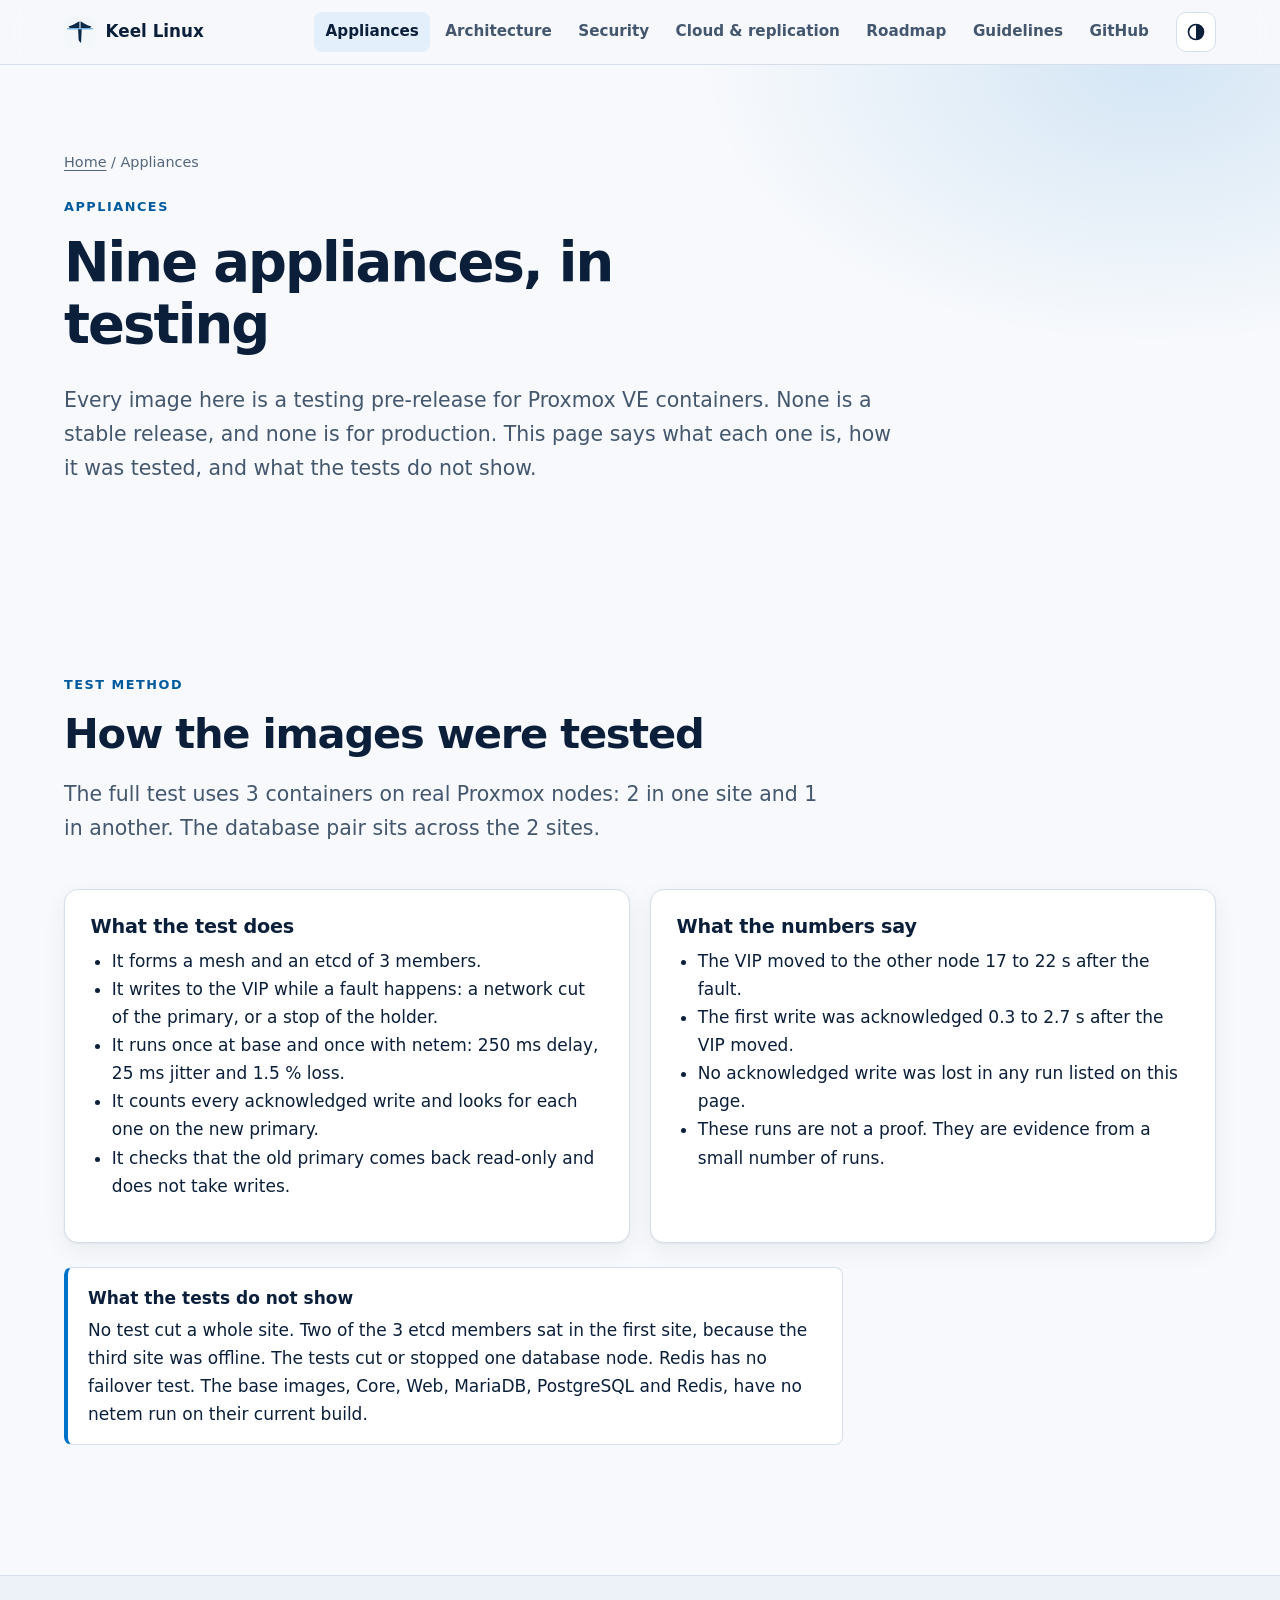
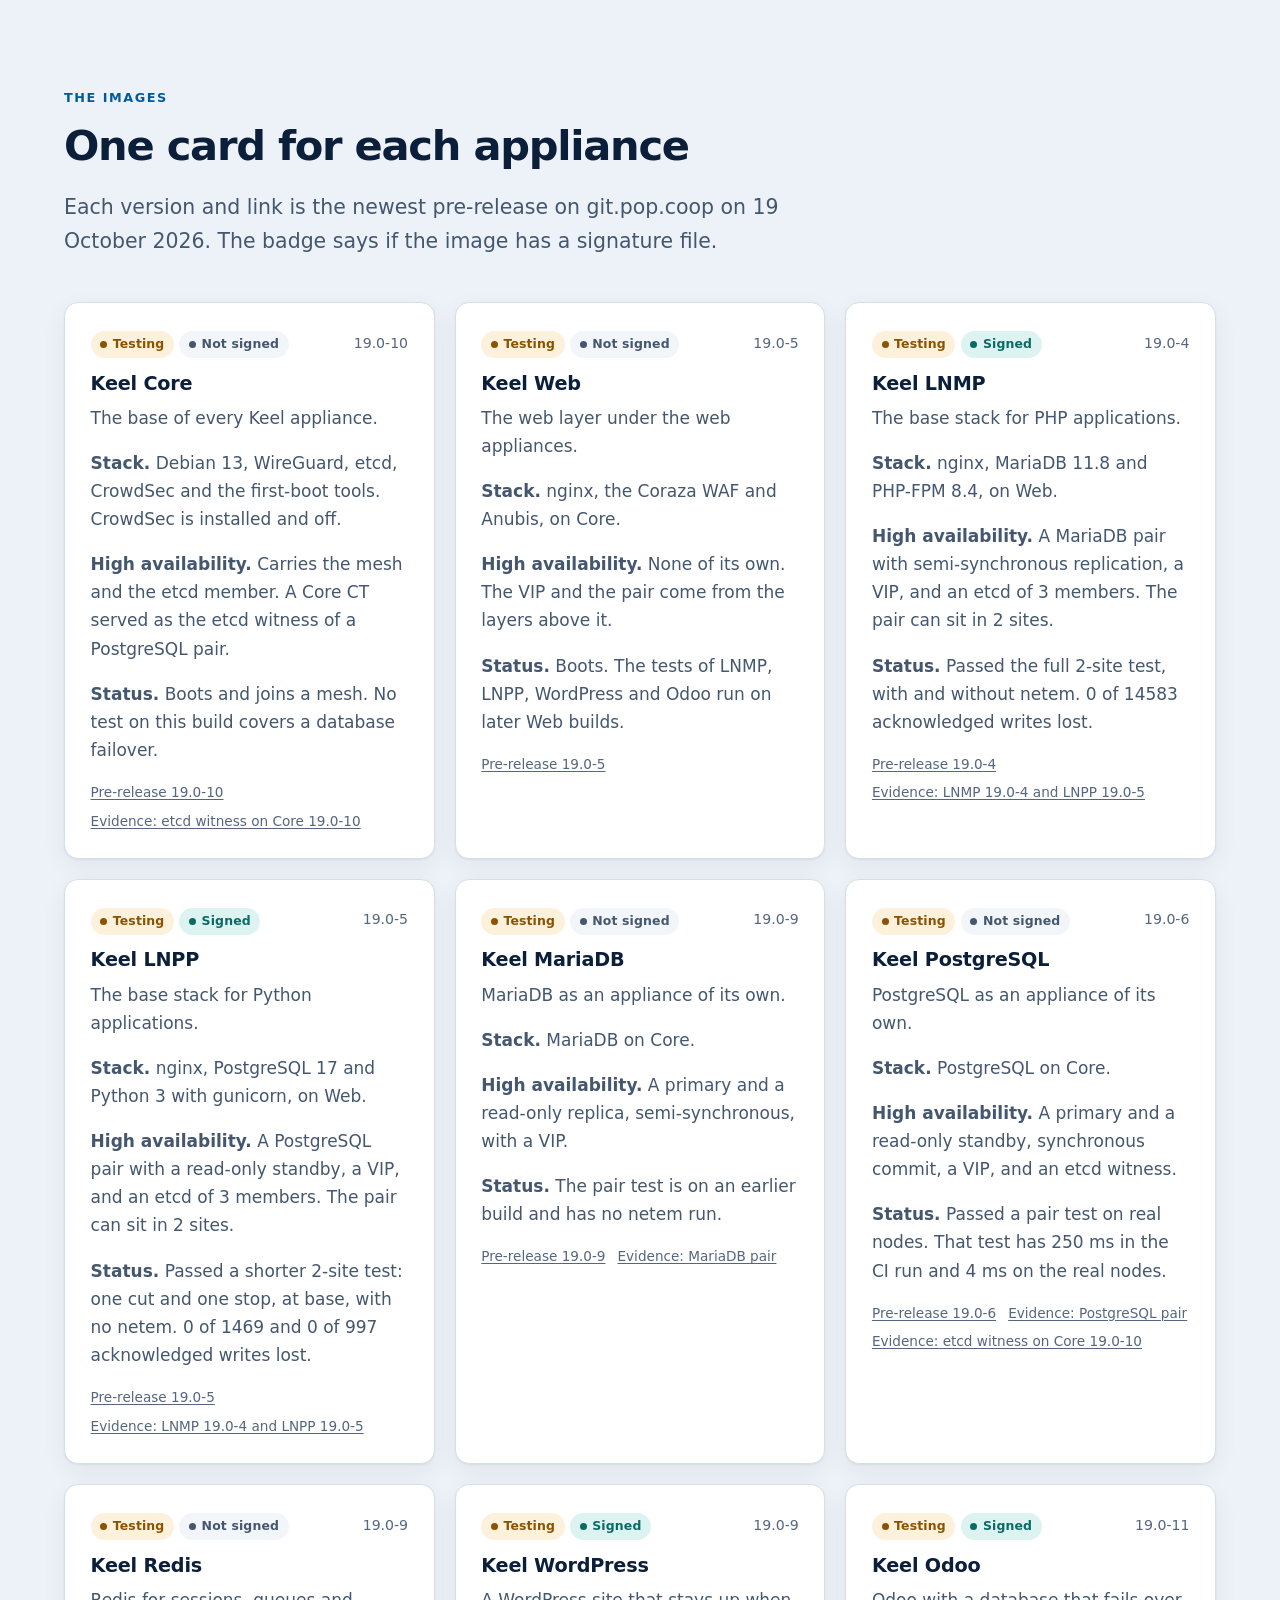
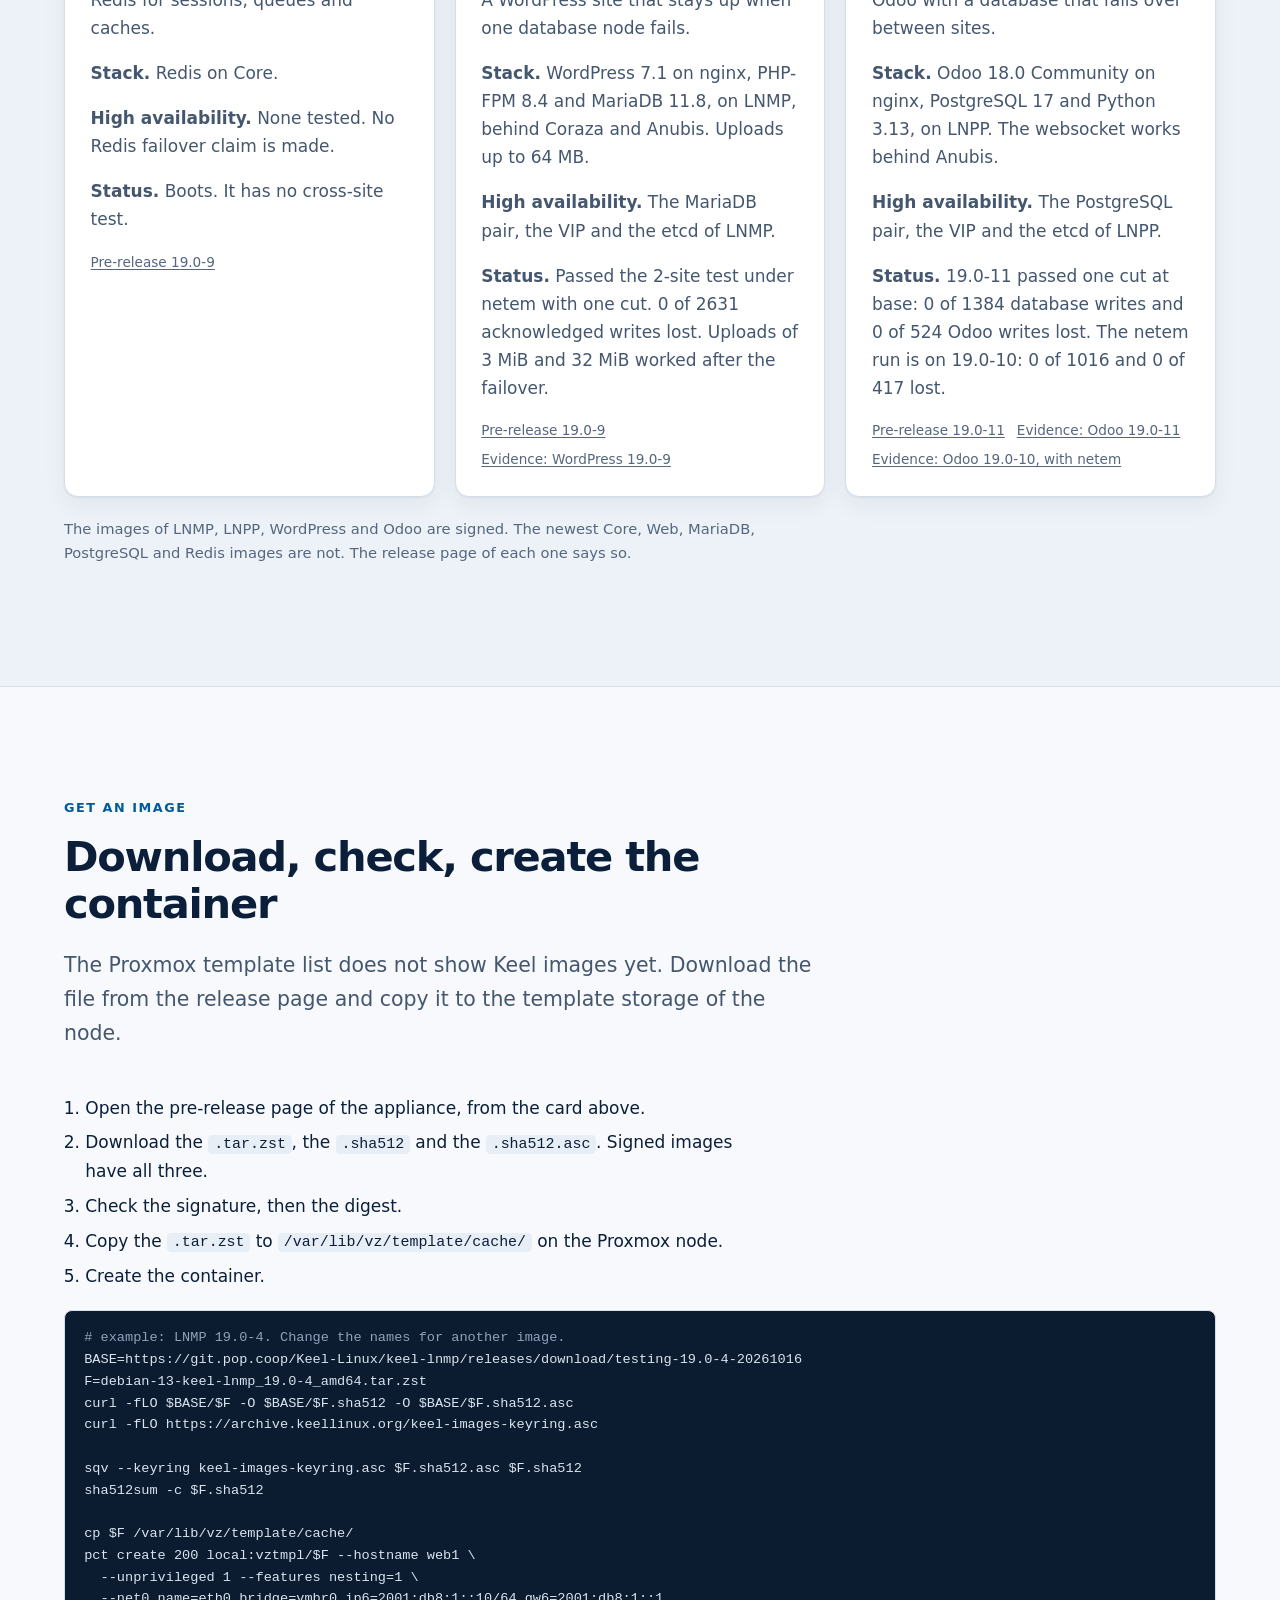
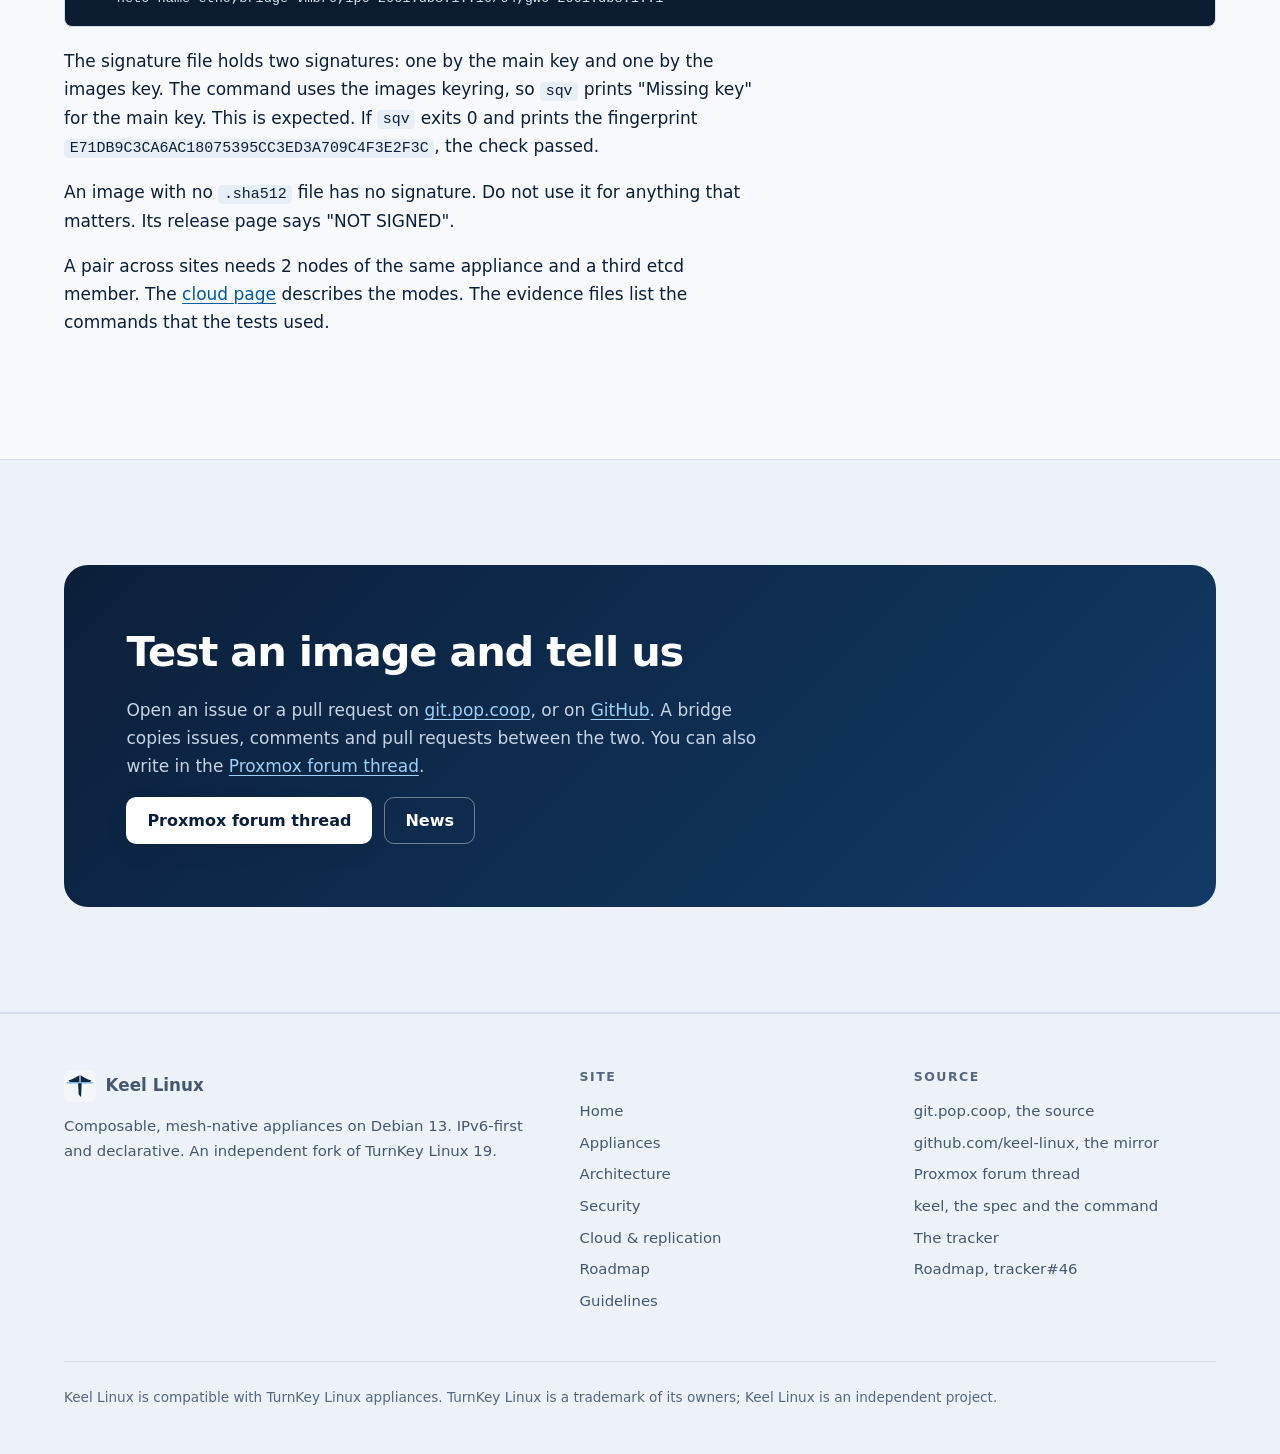
==== appliances.html @ b7b16ac2 "docs: appliances page, news and the new home message (nginx only, LNMP and LNPP, 9 testing pre-relea" ====
<!DOCTYPE html>
<html lang="en">
<head>
  <meta charset="utf-8">
  <meta name="viewport" content="width=device-width, initial-scale=1">
  <title>Appliances, Keel Linux</title>
  <meta name="description" content="The Keel Linux appliances for Proxmox VE: nine testing pre-releases, what each one is, how it was tested across two sites, and how to download and check it.">
  <link rel="canonical" href="https://keellinux.org/appliances.html">
  <meta name="color-scheme" content="light dark">
  <meta name="theme-color" media="(prefers-color-scheme: light)" content="#F7F9FC">
  <meta name="theme-color" media="(prefers-color-scheme: dark)" content="#07182B">
  <link rel="icon" type="image/svg+xml" href="assets/keel-mark.svg">
  <link rel="icon" type="image/png" sizes="32x32" href="favicon.png">
  <link rel="apple-touch-icon" href="assets/keel-mark-512.png">
  <meta property="og:type" content="website">
  <meta property="og:site_name" content="Keel Linux">
  <meta property="og:url" content="https://keellinux.org/appliances.html">
  <meta property="og:title" content="Keel Linux: appliances for Proxmox VE">
  <meta property="og:description" content="Nine testing pre-releases for Proxmox VE, and the evidence for each one.">
  <meta property="og:image" content="https://keellinux.org/assets/keel-social.png">
  <meta property="og:image:alt" content="The Keel Linux mark">
  <meta name="twitter:card" content="summary_large_image">
  <meta name="twitter:title" content="Keel Linux: appliances for Proxmox VE">
  <meta name="twitter:description" content="Nine testing pre-releases for Proxmox VE, and the evidence for each one.">
  <meta name="twitter:image" content="https://keellinux.org/assets/keel-social.png">
  <link rel="stylesheet" href="style.css?v=2026093001">
  <script>
    (function () {
      var root = document.documentElement;
      root.className += " js";
      try {
        var saved = localStorage.getItem("keel-theme");
        if (saved === "light" || saved === "dark") { root.setAttribute("data-theme", saved); }
      } catch (e) {}
      if (window.matchMedia && !window.matchMedia("(prefers-reduced-motion: reduce)").matches && "IntersectionObserver" in window) {
        root.className += " js-motion";
        setTimeout(function () { if (!window.keelReady) { root.className = root.className.replace(" js-motion", ""); } }, 2500);
      }
    })();
  </script>
  <script defer src="assets/js/site.js?v=2026093001"></script>
  <script defer data-domain="keellinux.org" src="https://analytics.pop.coop/js/script.file-downloads.hash.outbound-links.pageview-props.revenue.tagged-events.js"></script>
  <script>window.plausible = window.plausible || function() { (window.plausible.q = window.plausible.q || []).push(arguments) }</script>
</head>
<body>
  <a class="skip" href="#main">Skip to content</a>

  <header class="site-header">
    <div class="wrap">
      <a class="brand" href="index.html" aria-label="Keel Linux, home">
        <img src="assets/keel-mark.svg" alt="" width="32" height="32">
        <span>Keel Linux</span>
      </a>
      <nav class="site-nav" id="site-nav" aria-label="Main">
        <ul>
          <li><a href="appliances.html" aria-current="page">Appliances</a></li>
          <li><a href="architecture.html">Architecture</a></li>
          <li><a href="security.html">Security</a></li>
          <li><a href="cloud.html">Cloud &amp; replication</a></li>
          <li><a href="roadmap.html">Roadmap</a></li>
          <li><a href="guidelines.html">Guidelines</a></li>
          <li><a href="https://github.com/keel-linux">GitHub</a></li>
        </ul>
      </nav>
      <button class="icon-btn" id="theme-toggle" type="button" aria-label="Switch theme" hidden>
        <svg viewBox="0 0 24 24" aria-hidden="true" focusable="false"><circle cx="12" cy="12" r="9" fill="none" stroke="currentColor" stroke-width="2"/><path d="M12 3a9 9 0 0 1 0 18z" fill="currentColor"/></svg>
      </button>
      <button class="icon-btn nav-toggle" id="nav-toggle" type="button" aria-controls="site-nav" aria-expanded="false" aria-label="Open menu" hidden>
        <svg viewBox="0 0 24 24" aria-hidden="true" focusable="false"><path d="M4 7h16M4 12h16M4 17h16" fill="none" stroke="currentColor" stroke-width="2" stroke-linecap="round"/></svg>
      </button>
    </div>
  </header>

  <main id="main">
    <section class="page-hero" aria-labelledby="page-title">
      <div class="wrap">
        <p class="crumbs"><a href="index.html">Home</a> / Appliances</p>
        <span class="eyebrow">Appliances</span>
        <h1 id="page-title">Nine appliances, in testing</h1>
        <p class="lead">Every image here is a testing pre-release for Proxmox VE containers. None is a stable release, and none is for production. This page says what each one is, how it was tested, and what the tests do not show.</p>
      </div>
    </section>

    <section class="section" id="how-tested" aria-labelledby="how-tested-title">
      <div class="wrap">
        <div class="section-head" data-reveal>
          <span class="eyebrow">Test method</span>
          <h2 id="how-tested-title">How the images were tested</h2>
          <p class="lead">The full test uses 3 containers on real Proxmox nodes: 2 in one site and 1 in another. The database pair sits across the 2 sites.</p>
        </div>
        <div class="grid grid-2">
          <div class="card" data-reveal>
            <h3 style="margin-top:0">What the test does</h3>
            <ul>
              <li>It forms a mesh and an etcd of 3 members.</li>
              <li>It writes to the VIP while a fault happens: a network cut of the primary, or a stop of the holder.</li>
              <li>It runs once at base and once with netem: 250 ms delay, 25 ms jitter and 1.5 % loss.</li>
              <li>It counts every acknowledged write and looks for each one on the new primary.</li>
              <li>It checks that the old primary comes back read-only and does not take writes.</li>
            </ul>
          </div>
          <div class="card" data-reveal data-reveal-delay="1">
            <h3 style="margin-top:0">What the numbers say</h3>
            <ul>
              <li>The VIP moved to the other node 17 to 22 s after the fault.</li>
              <li>The first write was acknowledged 0.3 to 2.7 s after the VIP moved.</li>
              <li>No acknowledged write was lost in any run listed on this page.</li>
              <li>These runs are not a proof. They are evidence from a small number of runs.</li>
            </ul>
          </div>
        </div>
        <div class="callout" data-reveal>
          <strong>What the tests do not show</strong>
          <p>No test cut a whole site. Two of the 3 etcd members sat in the first site, because the third site was offline. The tests cut or stopped one database node. Redis has no failover test. The base images, Core, Web, MariaDB, PostgreSQL and Redis, have no netem run on their current build.</p>
        </div>
      </div>
    </section>

    <section class="section section-alt" id="list" aria-labelledby="list-title">
      <div class="wrap">
        <div class="section-head" data-reveal>
          <span class="eyebrow">The images</span>
          <h2 id="list-title">One card for each appliance</h2>
          <p class="lead">Each version and link is the newest pre-release on git.pop.coop on 19 October 2026. The badge says if the image has a signature file.</p>
        </div>
        <ul class="grid grid-3">
          <li class="card" id="core" data-reveal>
            <div class="card-top">
              <span><span class="badge badge-partial">Testing</span> <span class="badge badge-goal">Not signed</span></span>
              <span class="hint" style="margin:0">19.0-10</span>
            </div>
            <h3>Keel Core</h3>
            <p>The base of every Keel appliance.</p>
            <p><strong>Stack.</strong> Debian 13, WireGuard, etcd, CrowdSec and the first-boot tools. CrowdSec is installed and off.</p>
            <p><strong>High availability.</strong> Carries the mesh and the etcd member. A Core CT served as the etcd witness of a PostgreSQL pair.</p>
            <p><strong>Status.</strong> Boots and joins a mesh. No test on this build covers a database failover.</p>
            <p class="refs"><a href="https://git.pop.coop/Keel-Linux/keel-core/releases/tag/testing-19.0-10-step12-20261012">Pre-release 19.0-10</a><a href="https://git.pop.coop/Keel-Linux/handbook/src/branch/main/docs/evidence/2026-10-15-br3-thin-etcd-witness.md">Evidence: etcd witness on Core 19.0-10</a></p>
          </li>
          <li class="card" id="web" data-reveal data-reveal-delay="1">
            <div class="card-top">
              <span><span class="badge badge-partial">Testing</span> <span class="badge badge-goal">Not signed</span></span>
              <span class="hint" style="margin:0">19.0-5</span>
            </div>
            <h3>Keel Web</h3>
            <p>The web layer under the web appliances.</p>
            <p><strong>Stack.</strong> nginx, the Coraza WAF and Anubis, on Core.</p>
            <p><strong>High availability.</strong> None of its own. The VIP and the pair come from the layers above it.</p>
            <p><strong>Status.</strong> Boots. The tests of LNMP, LNPP, WordPress and Odoo run on later Web builds.</p>
            <p class="refs"><a href="https://git.pop.coop/Keel-Linux/keel-web/releases/tag/testing-19.0-5-step12-20261012">Pre-release 19.0-5</a></p>
          </li>
          <li class="card" id="lnmp" data-reveal data-reveal-delay="2">
            <div class="card-top">
              <span><span class="badge badge-partial">Testing</span> <span class="badge badge-live">Signed</span></span>
              <span class="hint" style="margin:0">19.0-4</span>
            </div>
            <h3>Keel LNMP</h3>
            <p>The base stack for PHP applications.</p>
            <p><strong>Stack.</strong> nginx, MariaDB 11.8 and PHP-FPM 8.4, on Web.</p>
            <p><strong>High availability.</strong> A MariaDB pair with semi-synchronous replication, a VIP, and an etcd of 3 members. The pair can sit in 2 sites.</p>
            <p><strong>Status.</strong> Passed the full 2-site test, with and without netem. 0 of 14583 acknowledged writes lost.</p>
            <p class="refs"><a href="https://git.pop.coop/Keel-Linux/keel-lnmp/releases/tag/testing-19.0-4-20261016">Pre-release 19.0-4</a><a href="https://git.pop.coop/Keel-Linux/handbook/src/branch/main/docs/evidence/2026-10-17-lnmp-19.0-4-cross-site.md">Evidence: LNMP 19.0-4 and LNPP 19.0-5</a></p>
          </li>
          <li class="card" id="lnpp" data-reveal>
            <div class="card-top">
              <span><span class="badge badge-partial">Testing</span> <span class="badge badge-live">Signed</span></span>
              <span class="hint" style="margin:0">19.0-5</span>
            </div>
            <h3>Keel LNPP</h3>
            <p>The base stack for Python applications.</p>
            <p><strong>Stack.</strong> nginx, PostgreSQL 17 and Python 3 with gunicorn, on Web.</p>
            <p><strong>High availability.</strong> A PostgreSQL pair with a read-only standby, a VIP, and an etcd of 3 members. The pair can sit in 2 sites.</p>
            <p><strong>Status.</strong> Passed a shorter 2-site test: one cut and one stop, at base, with no netem. 0 of 1469 and 0 of 997 acknowledged writes lost.</p>
            <p class="refs"><a href="https://git.pop.coop/Keel-Linux/keel-lnpp/releases/tag/testing-19.0-5-20261016">Pre-release 19.0-5</a><a href="https://git.pop.coop/Keel-Linux/handbook/src/branch/main/docs/evidence/2026-10-17-lnmp-19.0-4-cross-site.md">Evidence: LNMP 19.0-4 and LNPP 19.0-5</a></p>
          </li>
          <li class="card" id="mariadb" data-reveal data-reveal-delay="1">
            <div class="card-top">
              <span><span class="badge badge-partial">Testing</span> <span class="badge badge-goal">Not signed</span></span>
              <span class="hint" style="margin:0">19.0-9</span>
            </div>
            <h3>Keel MariaDB</h3>
            <p>MariaDB as an appliance of its own.</p>
            <p><strong>Stack.</strong> MariaDB on Core.</p>
            <p><strong>High availability.</strong> A primary and a read-only replica, semi-synchronous, with a VIP.</p>
            <p><strong>Status.</strong> The pair test is on an earlier build and has no netem run.</p>
            <p class="refs"><a href="https://git.pop.coop/Keel-Linux/keel-mariadb/releases/tag/testing-19.0-9-step12-20261012">Pre-release 19.0-9</a><a href="https://git.pop.coop/Keel-Linux/handbook/src/branch/main/docs/evidence/2026-10-08-mariadb-pair-real.md">Evidence: MariaDB pair</a></p>
          </li>
          <li class="card" id="postgresql" data-reveal data-reveal-delay="2">
            <div class="card-top">
              <span><span class="badge badge-partial">Testing</span> <span class="badge badge-goal">Not signed</span></span>
              <span class="hint" style="margin:0">19.0-6</span>
            </div>
            <h3>Keel PostgreSQL</h3>
            <p>PostgreSQL as an appliance of its own.</p>
            <p><strong>Stack.</strong> PostgreSQL on Core.</p>
            <p><strong>High availability.</strong> A primary and a read-only standby, synchronous commit, a VIP, and an etcd witness.</p>
            <p><strong>Status.</strong> Passed a pair test on real nodes. That test has 250 ms in the CI run and 4 ms on the real nodes.</p>
            <p class="refs"><a href="https://git.pop.coop/Keel-Linux/keel-postgresql/releases/tag/testing-19.0-6-step12-20261012">Pre-release 19.0-6</a><a href="https://git.pop.coop/Keel-Linux/handbook/src/branch/main/docs/evidence/2026-10-14-postgresql-pair-real.md">Evidence: PostgreSQL pair</a><a href="https://git.pop.coop/Keel-Linux/handbook/src/branch/main/docs/evidence/2026-10-15-br3-thin-etcd-witness.md">Evidence: etcd witness on Core 19.0-10</a></p>
          </li>
          <li class="card" id="redis" data-reveal>
            <div class="card-top">
              <span><span class="badge badge-partial">Testing</span> <span class="badge badge-goal">Not signed</span></span>
              <span class="hint" style="margin:0">19.0-9</span>
            </div>
            <h3>Keel Redis</h3>
            <p>Redis for sessions, queues and caches.</p>
            <p><strong>Stack.</strong> Redis on Core.</p>
            <p><strong>High availability.</strong> None tested. No Redis failover claim is made.</p>
            <p><strong>Status.</strong> Boots. It has no cross-site test.</p>
            <p class="refs"><a href="https://git.pop.coop/Keel-Linux/keel-redis/releases/tag/testing-19.0-9-step12-20261012">Pre-release 19.0-9</a></p>
          </li>
          <li class="card" id="wordpress" data-reveal data-reveal-delay="1">
            <div class="card-top">
              <span><span class="badge badge-partial">Testing</span> <span class="badge badge-live">Signed</span></span>
              <span class="hint" style="margin:0">19.0-9</span>
            </div>
            <h3>Keel WordPress</h3>
            <p>A WordPress site that stays up when one database node fails.</p>
            <p><strong>Stack.</strong> WordPress 7.1 on nginx, PHP-FPM 8.4 and MariaDB 11.8, on LNMP, behind Coraza and Anubis. Uploads up to 64 MB.</p>
            <p><strong>High availability.</strong> The MariaDB pair, the VIP and the etcd of LNMP.</p>
            <p><strong>Status.</strong> Passed the 2-site test under netem with one cut. 0 of 2631 acknowledged writes lost. Uploads of 3 MiB and 32 MiB worked after the failover.</p>
            <p class="refs"><a href="https://git.pop.coop/Keel-Linux/keel-wordpress/releases/tag/testing-19.0-9-20261018">Pre-release 19.0-9</a><a href="https://git.pop.coop/Keel-Linux/handbook/src/branch/main/docs/evidence/2026-10-18-coraza-body-and-wordpress-uploads.md">Evidence: WordPress 19.0-9</a></p>
          </li>
          <li class="card" id="odoo" data-reveal data-reveal-delay="2">
            <div class="card-top">
              <span><span class="badge badge-partial">Testing</span> <span class="badge badge-live">Signed</span></span>
              <span class="hint" style="margin:0">19.0-11</span>
            </div>
            <h3>Keel Odoo</h3>
            <p>Odoo with a database that fails over between sites.</p>
            <p><strong>Stack.</strong> Odoo 18.0 Community on nginx, PostgreSQL 17 and Python 3.13, on LNPP. The websocket works behind Anubis.</p>
            <p><strong>High availability.</strong> The PostgreSQL pair, the VIP and the etcd of LNPP.</p>
            <p><strong>Status.</strong> 19.0-11 passed one cut at base: 0 of 1384 database writes and 0 of 524 Odoo writes lost. The netem run is on 19.0-10: 0 of 1016 and 0 of 417 lost.</p>
            <p class="refs"><a href="https://git.pop.coop/Keel-Linux/keel-odoo/releases/tag/testing-19.0-11-20261019">Pre-release 19.0-11</a><a href="https://git.pop.coop/Keel-Linux/handbook/src/branch/main/docs/evidence/2026-10-19-odoo-19.0-11-keel-0.23.49.md">Evidence: Odoo 19.0-11</a><a href="https://git.pop.coop/Keel-Linux/handbook/src/branch/main/docs/evidence/2026-10-19-odoo-19.0-10-keel-0.23.48.md">Evidence: Odoo 19.0-10, with netem</a></p>
          </li>

        </ul>
        <p class="compose-note">The images of LNMP, LNPP, WordPress and Odoo are signed. The newest Core, Web, MariaDB, PostgreSQL and Redis images are not. The release page of each one says so.</p>
      </div>
    </section>

    <section class="section" id="get" aria-labelledby="get-title">
      <div class="wrap">
        <div class="section-head" data-reveal>
          <span class="eyebrow">Get an image</span>
          <h2 id="get-title">Download, check, create the container</h2>
          <p class="lead">The Proxmox template list does not show Keel images yet. Download the file from the release page and copy it to the template storage of the node.</p>
        </div>
        <div class="prose">
          <ol>
            <li>Open the pre-release page of the appliance, from the card above.</li>
            <li>Download the <code>.tar.zst</code>, the <code>.sha512</code> and the <code>.sha512.asc</code>. Signed images have all three.</li>
            <li>Check the signature, then the digest.</li>
            <li>Copy the <code>.tar.zst</code> to <code>/var/lib/vz/template/cache/</code> on the Proxmox node.</li>
            <li>Create the container.</li>
          </ol>
          <pre class="code" tabindex="0" aria-label="Commands that download and check an LNMP image, then create a container"><span class="c"># example: LNMP 19.0-4. Change the names for another image.</span>
BASE=https://git.pop.coop/Keel-Linux/keel-lnmp/releases/download/testing-19.0-4-20261016
F=debian-13-keel-lnmp_19.0-4_amd64.tar.zst
curl -fLO $BASE/$F -O $BASE/$F.sha512 -O $BASE/$F.sha512.asc
curl -fLO https://archive.keellinux.org/keel-images-keyring.asc

sqv --keyring keel-images-keyring.asc $F.sha512.asc $F.sha512
sha512sum -c $F.sha512

cp $F /var/lib/vz/template/cache/
pct create 200 local:vztmpl/$F --hostname web1 \
  --unprivileged 1 --features nesting=1 \
  --net0 name=eth0,bridge=vmbr0,ip6=2001:db8:1::10/64,gw6=2001:db8:1::1</pre>
          <p>The signature file holds two signatures: one by the main key and one by the images key. The command uses the images keyring, so <code>sqv</code> prints "Missing key" for the main key. This is expected. If <code>sqv</code> exits 0 and prints the fingerprint <code>E71DB9C3CA6AC18075395CC3ED3A709C4F3E2F3C</code>, the check passed.</p>
          <p>An image with no <code>.sha512</code> file has no signature. Do not use it for anything that matters. Its release page says "NOT SIGNED".</p>
          <p>A pair across sites needs 2 nodes of the same appliance and a third etcd member. The <a href="cloud.html#failover">cloud page</a> describes the modes. The evidence files list the commands that the tests used.</p>
        </div>
      </div>
    </section>

    <section class="section section-alt" aria-labelledby="help-title">
      <div class="wrap">
        <div class="cta" data-reveal>
          <h2 id="help-title">Test an image and tell us</h2>
          <p>Open an issue or a pull request on <a href="https://git.pop.coop/Keel-Linux">git.pop.coop</a>, or on <a href="https://github.com/Keel-Linux">GitHub</a>. A bridge copies issues, comments and pull requests between the two. You can also write in the <a href="https://forum.proxmox.com/threads/186841/">Proxmox forum thread</a>.</p>
          <div class="actions">
            <a class="btn btn-primary" href="https://forum.proxmox.com/threads/186841/">Proxmox forum thread</a>
            <a class="btn btn-ghost" href="index.html#news">News</a>
          </div>
        </div>
      </div>
    </section>
  </main>

  <footer class="site-footer">
    <div class="wrap">
      <div class="footer-grid">
        <div>
          <a class="brand" href="index.html"><img src="assets/keel-mark.svg" alt="" width="32" height="32"><span>Keel Linux</span></a>
          <p>Composable, mesh-native appliances on Debian 13. IPv6-first and declarative. An independent fork of TurnKey Linux 19.</p>
        </div>
        <nav aria-label="Site">
          <h2>Site</h2>
          <ul>
            <li><a href="index.html">Home</a></li>
            <li><a href="appliances.html">Appliances</a></li>
            <li><a href="architecture.html">Architecture</a></li>
            <li><a href="security.html">Security</a></li>
            <li><a href="cloud.html">Cloud &amp; replication</a></li>
            <li><a href="roadmap.html">Roadmap</a></li>
            <li><a href="guidelines.html">Guidelines</a></li>
          </ul>
        </nav>
        <nav aria-label="Source">
          <h2>Source</h2>
          <ul>
            <li><a href="https://git.pop.coop/Keel-Linux">git.pop.coop, the source</a></li>
            <li><a href="https://github.com/keel-linux">github.com/keel-linux, the mirror</a></li>
            <li><a href="https://forum.proxmox.com/threads/186841/">Proxmox forum thread</a></li>
            <li><a href="https://github.com/Keel-Linux/keel">keel, the spec and the command</a></li>
            <li><a href="https://github.com/Keel-Linux/tracker">The tracker</a></li>
            <li><a href="https://github.com/Keel-Linux/tracker/issues/46">Roadmap, tracker#46</a></li>
          </ul>
        </nav>
      </div>
      <p class="legal">Keel Linux is compatible with TurnKey Linux appliances. TurnKey Linux is a trademark of its owners; Keel Linux is an independent project.</p>
    </div>
  </footer>
</body>
</html>
---- style.css ----
/* Keel Linux project site. Plain CSS, system fonts, no build step.
   Colours: the brand's navy and waterline blue (handbook docs/brand), the
   site's text navy #0B1F3A and off-white #F4F7FA, and teal for the mesh. */

:root {
  color-scheme: light dark;

  --navy: #0B1F3A;
  --brand-navy: #0B2847;
  --waterline: #0072C9;
  --teal: #16A6A0;
  --offwhite: #F4F7FA;

  --bg: #F7F9FC;
  --bg-alt: #EDF2F8;
  --surface: #FFFFFF;
  --surface-2: #F2F6FA;
  --fg: var(--navy);
  --muted: #44576F;
  --faint: #55667E;
  --line: #D6DFE9;
  --line-strong: #B9C7D6;
  --accent: var(--waterline);
  --accent-text: #005A9E;
  --accent-soft: #E3F0FB;
  --mesh: #0A6B66;
  --mesh-soft: #DDF3F1;
  --warn: #8A5300;
  --warn-soft: #FDF1DC;
  --stop: #B42318;
  --plate: var(--offwhite);
  --btn-bg: var(--navy);
  --btn-fg: var(--offwhite);
  --code-bg: #E8EEF5;
  --term-bg: #0B1B30;
  --term-fg: #D9E4F0;
  --focus: #005A9E;
  --shadow: 0 1px 2px rgb(11 31 58 / 6%), 0 8px 24px rgb(11 31 58 / 6%);
  --shadow-lg: 0 2px 4px rgb(11 31 58 / 6%), 0 24px 48px rgb(11 31 58 / 10%);

  --gutter: 24px;
  --wrap: 1200px;
  --measure: 64ch;
  --radius: 14px;
  --radius-sm: 8px;
  --header-h: 64px;
  --mono: ui-monospace, "SFMono-Regular", Menlo, Consolas, "Liberation Mono",
    "DejaVu Sans Mono", monospace;
}

@media (prefers-color-scheme: dark) {
  :root:not([data-theme="light"]) {
    --bg: #07182B;
    --bg-alt: #0A1F37;
    --surface: #0E2540;
    --surface-2: #112C4B;
    --fg: #EEF3F8;
    --muted: #AFBED0;
    --faint: #93A5BB;
    --line: #1F3D63;
    --line-strong: #2C5382;
    --accent: #4DA8F0;
    --accent-text: #7DC0F5;
    --accent-soft: #12355A;
    --mesh: #3CCBC4;
    --mesh-soft: #0F3B45;
    --warn: #F2C36B;
    --warn-soft: #3A2C12;
    --stop: #FF8A7A;
    --btn-bg: #4DA8F0;
    --btn-fg: #06172A;
    --code-bg: #15365C;
    --term-bg: #050F1D;
    --focus: #7DC0F5;
    --shadow: 0 1px 2px rgb(0 0 0 / 30%), 0 8px 24px rgb(0 0 0 / 25%);
    --shadow-lg: 0 2px 4px rgb(0 0 0 / 30%), 0 24px 48px rgb(0 0 0 / 35%);
  }
}

:root[data-theme="dark"] {
  --bg: #07182B;
  --bg-alt: #0A1F37;
  --surface: #0E2540;
  --surface-2: #112C4B;
  --fg: #EEF3F8;
  --muted: #AFBED0;
  --faint: #93A5BB;
  --line: #1F3D63;
  --line-strong: #2C5382;
  --accent: #4DA8F0;
  --accent-text: #7DC0F5;
  --accent-soft: #12355A;
  --mesh: #3CCBC4;
  --mesh-soft: #0F3B45;
  --warn: #F2C36B;
  --warn-soft: #3A2C12;
  --stop: #FF8A7A;
  --btn-bg: #4DA8F0;
  --btn-fg: #06172A;
  --code-bg: #15365C;
  --term-bg: #050F1D;
  --focus: #7DC0F5;
  --shadow: 0 1px 2px rgb(0 0 0 / 30%), 0 8px 24px rgb(0 0 0 / 25%);
  --shadow-lg: 0 2px 4px rgb(0 0 0 / 30%), 0 24px 48px rgb(0 0 0 / 35%);
}

/* Base */

[hidden] { display: none !important; }

*, *::before, *::after { box-sizing: border-box; }

html { -webkit-text-size-adjust: 100%; scroll-padding-top: calc(var(--header-h) + 16px); }

@media (prefers-reduced-motion: no-preference) {
  html { scroll-behavior: smooth; }
}

body {
  margin: 0;
  background: var(--bg);
  color: var(--fg);
  font-family: system-ui, -apple-system, "Segoe UI", Roboto, "Helvetica Neue",
    Arial, "Noto Sans", "Liberation Sans", sans-serif;
  font-size: 1.0625rem;
  line-height: 1.65;
  overflow-x: hidden;
  text-rendering: optimizeLegibility;
}

img, svg, canvas { max-width: 100%; display: block; }
img { height: auto; }

a { color: var(--accent-text); text-underline-offset: 0.18em; text-decoration-thickness: 1px; }
a:hover { text-decoration-thickness: 2px; }

:focus-visible { outline: 3px solid var(--focus); outline-offset: 3px; border-radius: 4px; }

code, pre, kbd { font-family: var(--mono); }
code {
  font-size: 0.88em;
  background: var(--code-bg);
  padding: 0.1em 0.38em;
  border-radius: 0.3em;
  overflow-wrap: anywhere;
}

h1, h2, h3, h4 { line-height: 1.15; margin: 0 0 0.5em; letter-spacing: -0.02em; font-weight: 750; }
h1 { font-size: clamp(2.2rem, 1.5rem + 2.6vw, 3.5rem); letter-spacing: -0.035em; }
h2 { font-size: clamp(1.75rem, 1.35rem + 1.6vw, 2.6rem); letter-spacing: -0.03em; }
h3 { font-size: 1.2rem; letter-spacing: -0.01em; }
h4 { font-size: 1rem; letter-spacing: 0; }
p { margin: 0 0 1em; }
ul, ol { margin: 0 0 1em; padding-left: 1.25em; }

.wrap { max-width: var(--wrap); margin: 0 auto; padding: 0 var(--gutter); }

.skip {
  position: absolute; left: 12px; top: -64px; z-index: 100;
  background: var(--btn-bg); color: var(--btn-fg);
  padding: 0.6rem 1rem; border-radius: var(--radius-sm); font-weight: 650;
}
.skip:focus { top: 12px; }

.sr-only {
  position: absolute !important; width: 1px; height: 1px; margin: -1px;
  padding: 0; overflow: hidden; clip: rect(0 0 0 0); white-space: nowrap; border: 0;
}

/* Header */

.site-header {
  position: sticky; top: 0; z-index: 50;
  background: color-mix(in srgb, var(--bg) 86%, transparent);
  backdrop-filter: saturate(160%) blur(12px);
  -webkit-backdrop-filter: saturate(160%) blur(12px);
  border-bottom: 1px solid var(--line);
}
.site-header .wrap { display: flex; align-items: center; gap: 1rem; min-height: var(--header-h); }

.brand {
  display: inline-flex; align-items: center; gap: 0.6rem;
  color: var(--fg); text-decoration: none; font-weight: 700; font-size: 1.05rem;
  margin-right: auto; white-space: nowrap;
}
.brand img { width: 2rem; height: 2rem; background: var(--plate); border-radius: 0.4rem; padding: 2px; }

.site-nav ul { display: flex; flex-wrap: wrap; gap: 0.25rem; list-style: none; margin: 0; padding: 0; }
.site-nav a {
  display: block; padding: 0.45rem 0.7rem; border-radius: var(--radius-sm);
  color: var(--muted); text-decoration: none; font-size: 0.95rem; font-weight: 550;
}
.site-nav a:hover { color: var(--fg); background: var(--surface-2); }
.site-nav a[aria-current="page"] { color: var(--fg); background: var(--accent-soft); }

.icon-btn {
  display: inline-grid; place-items: center; width: 40px; height: 40px;
  border: 1px solid var(--line); border-radius: 10px; background: var(--surface);
  color: var(--fg); cursor: pointer; padding: 0;
}
.icon-btn:hover { border-color: var(--line-strong); }
.icon-btn svg { width: 20px; height: 20px; }
.nav-toggle { display: none; }

@media (max-width: 900px) {
  .js .nav-toggle { display: inline-grid; }
  .js .site-nav {
    position: absolute; left: 0; right: 0; top: 100%;
    background: var(--bg); border-bottom: 1px solid var(--line);
    box-shadow: var(--shadow-lg); display: none;
  }
  .js .site-nav.is-open { display: block; }
  .js .site-nav ul { flex-direction: column; padding: 0.5rem var(--gutter) 1rem; }
  .js .site-nav a { padding: 0.75rem 0.5rem; font-size: 1rem; }
  html:not(.js) .site-header .wrap { flex-wrap: wrap; padding-bottom: 0.5rem; }
}

/* Buttons, chips, badges */

.btn {
  display: inline-flex; align-items: center; gap: 0.5rem;
  padding: 0.8rem 1.25rem; border-radius: 10px; font-weight: 650; font-size: 1rem;
  text-decoration: none; border: 1px solid transparent; line-height: 1.2;
  transition: transform 0.15s ease, box-shadow 0.15s ease, background 0.15s ease;
}
.btn-primary { background: var(--btn-bg); color: var(--btn-fg); box-shadow: var(--shadow); }
.btn-primary:hover { transform: translateY(-1px); box-shadow: var(--shadow-lg); }
.btn-ghost { color: var(--fg); border-color: var(--line-strong); background: var(--surface); }
.btn-ghost:hover { border-color: var(--accent); }
.btn svg { width: 18px; height: 18px; }

.chips { display: flex; flex-wrap: wrap; gap: 0.5rem; list-style: none; margin: 0; padding: 0; }
.chip {
  display: inline-flex; align-items: center; gap: 0.4rem;
  padding: 0.3rem 0.75rem; border-radius: 999px; font-size: 0.85rem; font-weight: 600;
  background: var(--surface); border: 1px solid var(--line); color: var(--muted);
}
.chip::before { content: ""; width: 6px; height: 6px; border-radius: 50%; background: var(--mesh); }

.badge {
  display: inline-flex; align-items: center; gap: 0.35rem; white-space: nowrap;
  padding: 0.2rem 0.6rem; border-radius: 999px; font-size: 0.78rem; font-weight: 700;
  letter-spacing: 0.01em; background: var(--surface-2); color: var(--muted);
}
.badge::before { content: ""; width: 7px; height: 7px; border-radius: 50%; background: currentColor; }
.badge-live { background: var(--mesh-soft); color: var(--mesh); }
.badge-partial { background: var(--warn-soft); color: var(--warn); }
.badge-decided { background: var(--accent-soft); color: var(--accent-text); }
.badge-goal { background: var(--surface-2); color: var(--muted); }

.eyebrow {
  display: inline-block; font-size: 0.8rem; font-weight: 750; letter-spacing: 0.12em;
  text-transform: uppercase; color: var(--accent-text); margin-bottom: 0.9rem;
}
.lead { font-size: clamp(1.1rem, 1rem + 0.35vw, 1.3rem); color: var(--muted); max-width: var(--measure); }

/* Sections */

.section { padding: clamp(64px, 5rem + 2vw, 112px) 0; }
.section-alt { background: var(--bg-alt); border-top: 1px solid var(--line); border-bottom: 1px solid var(--line); }
.section-head { max-width: 760px; margin-bottom: clamp(2rem, 1.5rem + 1.5vw, 3.25rem); }
.section-head.center { margin-left: auto; margin-right: auto; text-align: center; }
.section-head.center .lead { margin-left: auto; margin-right: auto; }

.grid { display: grid; gap: 1.25rem; }
.grid-2 { grid-template-columns: repeat(2, minmax(0, 1fr)); }
.grid-3 { grid-template-columns: repeat(3, minmax(0, 1fr)); }
@media (max-width: 1000px) { .grid-3 { grid-template-columns: repeat(2, minmax(0, 1fr)); } }
@media (max-width: 680px) { .grid-2, .grid-3 { grid-template-columns: minmax(0, 1fr); } }

.card {
  background: var(--surface); border: 1px solid var(--line); border-radius: var(--radius);
  padding: 1.6rem; box-shadow: var(--shadow); min-width: 0;
  transition: transform 0.2s ease, border-color 0.2s ease, box-shadow 0.2s ease;
}
a.card { color: inherit; text-decoration: none; display: block; }
a.card:hover, .card.lift:hover { transform: translateY(-3px); border-color: var(--line-strong); box-shadow: var(--shadow-lg); }
.card h3 { margin-top: 0.9rem; }
.card p { color: var(--muted); }
.card p:last-child { margin-bottom: 0; }
ul.grid { list-style: none; padding: 0; margin: 0; }

.card-top { display: flex; align-items: center; justify-content: space-between; gap: 0.75rem; flex-wrap: wrap; }
.icon {
  display: inline-grid; place-items: center; width: 44px; height: 44px; border-radius: 12px;
  background: var(--accent-soft); color: var(--accent-text);
}
.icon svg { width: 22px; height: 22px; }
.refs { margin-top: 1rem; font-size: 0.85rem; color: var(--faint); display: flex; flex-wrap: wrap; gap: 0.4rem 0.75rem; }
.refs a { color: var(--faint); }
.refs a:hover { color: var(--accent-text); }

/* Hero */

.hero { position: relative; padding: clamp(48px, 4rem + 3vw, 120px) 0 clamp(56px, 4rem + 2vw, 104px); overflow: hidden; }
.hero::before {
  content: ""; position: absolute; inset: 0; z-index: -1; pointer-events: none;
  background:
    radial-gradient(60% 60% at 85% 20%, color-mix(in srgb, var(--accent) 16%, transparent), transparent 70%),
    radial-gradient(50% 50% at 10% 90%, color-mix(in srgb, var(--mesh) 12%, transparent), transparent 70%);
}
.hero-grid { display: grid; grid-template-columns: minmax(0, 1.05fr) minmax(0, 0.95fr); gap: clamp(2rem, 4vw, 4rem); align-items: center; }
@media (max-width: 960px) { .hero-grid { grid-template-columns: minmax(0, 1fr); } }
.hero h1 { margin-bottom: 0.4em; }
.hero h1 .accent { color: var(--accent-text); }
.hero .promise { font-size: clamp(1.15rem, 1rem + 0.6vw, 1.45rem); font-weight: 600; margin-bottom: 0.9rem; }
.hero .sub { color: var(--muted); max-width: 60ch; }
.hero .chips { margin: 1.5rem 0 2rem; }
.actions { display: flex; flex-wrap: wrap; gap: 0.75rem; }
.status-pill {
  display: inline-flex; align-items: center; gap: 0.5rem; margin-bottom: 1.5rem;
  padding: 0.35rem 0.85rem 0.35rem 0.4rem; border-radius: 999px; font-size: 0.87rem; font-weight: 600;
  background: var(--surface); border: 1px solid var(--line); color: var(--muted); text-decoration: none;
}
.status-pill strong { background: var(--warn-soft); color: var(--warn); padding: 0.1rem 0.55rem; border-radius: 999px; font-size: 0.78rem; }
.status-pill:hover { border-color: var(--line-strong); color: var(--fg); }

.mesh-panel {
  position: relative; border-radius: 20px; border: 1px solid var(--line);
  background: linear-gradient(180deg, var(--surface), var(--surface-2));
  box-shadow: var(--shadow-lg); overflow: hidden;
}
.panel-bar {
  display: flex; align-items: center; justify-content: space-between; gap: 0.5rem;
  padding: 0.7rem 1rem; border-bottom: 1px solid var(--line);
  font: 600 0.8rem/1.2 var(--mono); color: var(--faint);
}
.panel-bar .dots { display: inline-flex; gap: 6px; }
.panel-bar .dots i { width: 10px; height: 10px; border-radius: 50%; background: var(--line-strong); }
.mesh-stage { position: relative; aspect-ratio: 5 / 4; }
.mesh-stage canvas { width: 100%; height: 100%; }
.mesh-legend {
  display: flex; flex-wrap: wrap; gap: 0.4rem 1rem; padding: 0.75rem 1rem;
  border-top: 1px solid var(--line); font-size: 0.8rem; color: var(--faint); list-style: none; margin: 0;
}
.mesh-legend li { display: inline-flex; align-items: center; gap: 0.4rem; }
.mesh-legend i { width: 18px; height: 0; border-top: 2px solid var(--mesh); }
.mesh-legend i.nat { border-top-style: dashed; border-color: var(--accent); }
.mesh-legend i.dot { width: 8px; height: 8px; border: 0; border-radius: 50%; background: var(--accent); }

/* Page hero for inner pages */

.page-hero { padding: clamp(48px, 3rem + 3vw, 96px) 0 clamp(32px, 2rem + 2vw, 64px); position: relative; overflow: hidden; }
.page-hero::before {
  content: ""; position: absolute; inset: 0; z-index: -1;
  background: radial-gradient(50% 80% at 90% 0%, color-mix(in srgb, var(--accent) 14%, transparent), transparent 70%);
}
.page-hero h1 { font-size: clamp(2rem, 1.4rem + 2.6vw, 3.4rem); max-width: 20ch; }
.crumbs { font-size: 0.9rem; color: var(--faint); margin-bottom: 1rem; }
.crumbs a { color: var(--faint); }

/* Layout with an in-page contents column */

.doc { display: grid; grid-template-columns: 230px minmax(0, 1fr); gap: clamp(2rem, 4vw, 4rem); align-items: start; }
@media (max-width: 960px) { .doc { grid-template-columns: minmax(0, 1fr); } }
.toc { position: sticky; top: calc(var(--header-h) + 24px); font-size: 0.92rem; }
.toc h2 { font-size: 0.78rem; text-transform: uppercase; letter-spacing: 0.12em; color: var(--faint); margin-bottom: 0.75rem; }
.toc ol { list-style: none; padding: 0; margin: 0; border-left: 2px solid var(--line); }
.toc a { display: block; padding: 0.3rem 0 0.3rem 1rem; margin-left: -2px; border-left: 2px solid transparent; color: var(--muted); text-decoration: none; }
.toc a:hover { color: var(--fg); }
.toc a.is-active { color: var(--accent-text); border-left-color: var(--accent); font-weight: 600; }
@media (max-width: 960px) {
  .toc { position: static; background: var(--surface); border: 1px solid var(--line); border-radius: var(--radius); padding: 1rem 1.25rem; }
}

.prose { min-width: 0; }
.prose > section { padding-bottom: clamp(2.5rem, 2rem + 2vw, 4rem); margin-bottom: clamp(2.5rem, 2rem + 2vw, 4rem); border-bottom: 1px solid var(--line); }
.prose > section:last-child { border-bottom: 0; margin-bottom: 0; }
.prose h2 { font-size: clamp(1.5rem, 1.25rem + 1vw, 2.1rem); }
.prose h3 { margin-top: 1.75rem; }
.prose p, .prose li { max-width: var(--measure); }
.prose li { margin-bottom: 0.4em; }
.prose .grid { margin: 1.5rem 0; }

.callout {
  border: 1px solid var(--line); border-left: 4px solid var(--accent); background: var(--surface);
  border-radius: var(--radius-sm); padding: 1rem 1.25rem; margin: 1.5rem 0; max-width: 72ch;
}
.callout.warn { border-left-color: var(--warn); }
.callout p:last-child { margin-bottom: 0; }
.callout strong:first-child { display: block; margin-bottom: 0.25rem; }

/* Tables */

.table-wrap { overflow-x: auto; border: 1px solid var(--line); border-radius: var(--radius-sm); background: var(--surface); margin: 1.25rem 0; }
table { border-collapse: collapse; width: 100%; font-size: 0.95rem; }
th, td { text-align: left; padding: 0.7rem 0.9rem; border-bottom: 1px solid var(--line); vertical-align: top; }
thead th { background: var(--surface-2); font-size: 0.8rem; text-transform: uppercase; letter-spacing: 0.06em; color: var(--muted); white-space: nowrap; }
tbody tr:last-child td, tbody tr:last-child th { border-bottom: 0; }
tbody th { font-weight: 650; }
.state { font: 600 0.82rem var(--mono); padding: 0.1rem 0.45rem; border-radius: 6px; white-space: nowrap; }
.state-on { background: var(--mesh-soft); color: var(--mesh); }
.state-off { background: var(--surface-2); color: var(--muted); }

/* Code blocks */

pre.code {
  background: var(--term-bg); color: var(--term-fg); border-radius: var(--radius-sm);
  padding: 1rem 1.2rem; overflow-x: auto; font-size: 0.85rem; line-height: 1.6; margin: 1.25rem 0;
  border: 1px solid var(--line);
}
pre.code .c { color: #8FA3BA; }
pre.code .k { color: #7DC0F5; }
pre.code .s { color: #7EE0C3; }

/* Composition diagram */

.compose {
  display: grid; grid-template-columns: minmax(0, 1.25fr) 120px minmax(0, 1fr);
  gap: 0; align-items: stretch; margin-top: 1rem;
}
.stack, .services { display: flex; flex-direction: column; gap: 0.6rem; list-style: none; margin: 0; padding: 0; }
.stack-title, .services-title { font-size: 0.78rem; font-weight: 750; letter-spacing: 0.12em; text-transform: uppercase; color: var(--faint); margin: 0 0 0.75rem; }
.layer {
  position: relative; border-radius: 12px; padding: 0.9rem 1.1rem; border: 1px solid var(--line);
  background: var(--surface); box-shadow: var(--shadow);
}
.layer strong { display: block; font-size: 1.02rem; }
.layer span { display: block; font-size: 0.88rem; color: var(--muted); }
.layer em { font-style: normal; font-family: var(--mono); font-size: 0.78rem; color: var(--faint); }
.layer-app { margin: 0 12%; border-top: 3px solid #7B61FF; }
.layer-runtime { margin: 0 8%; border-top: 3px solid var(--mesh); }
.layer-web { margin: 0 4%; border-top: 3px solid var(--accent); }
.layer-core { border-top: 3px solid var(--fg); background: var(--surface-2); }
.service { border-left: 3px solid var(--accent); }
.mesh-link { position: relative; display: grid; place-items: center; }
.mesh-link::before {
  content: ""; position: absolute; left: 12px; right: 12px; top: 50%; height: 2px;
  background: repeating-linear-gradient(90deg, var(--mesh) 0 8px, transparent 8px 14px);
}
.mesh-link span {
  position: relative; background: var(--mesh-soft); color: var(--mesh); border: 1px solid var(--mesh);
  font: 700 0.72rem/1.25 var(--mono); padding: 0.35rem 0.5rem; border-radius: 8px; text-align: center;
}
.mesh-link .flow {
  position: absolute; top: calc(50% - 4px); left: 12px; width: 8px; height: 8px; border-radius: 50%;
  background: var(--mesh); box-shadow: 0 0 0 4px color-mix(in srgb, var(--mesh) 25%, transparent);
}
@media (prefers-reduced-motion: no-preference) {
  .mesh-link .flow { animation: flow 2.6s linear infinite; }
  .mesh-link .flow.two { animation-delay: 1.3s; animation-direction: reverse; }
}
@keyframes flow { from { left: 12px; } to { left: calc(100% - 20px); } }
.compose-note { margin-top: 1.25rem; font-size: 0.92rem; color: var(--faint); max-width: 80ch; }
@media (max-width: 760px) {
  .compose { grid-template-columns: minmax(0, 1fr); }
  .mesh-link { height: 72px; }
  .mesh-link::before { left: 50%; right: auto; top: 6px; bottom: 6px; width: 2px; height: auto;
    background: repeating-linear-gradient(180deg, var(--mesh) 0 8px, transparent 8px 14px); }
  .mesh-link .flow { display: none; }
  .layer-app, .layer-runtime, .layer-web { margin: 0; }
}

/* Installation modes */

.mode .nodes { display: flex; gap: 0.5rem; margin: 0.25rem 0 1rem; flex-wrap: wrap; }
.mode .node {
  display: grid; place-items: center; min-width: 58px; height: 40px; padding: 0 0.5rem; border-radius: 8px;
  font: 700 0.72rem var(--mono); background: var(--surface-2); border: 1px solid var(--line-strong); color: var(--muted);
}
.mode .node.primary { border-color: var(--accent); color: var(--accent-text); background: var(--accent-soft); }
.mode .node.voter { border-style: dashed; }
.mode ul { color: var(--muted); font-size: 0.95rem; margin-bottom: 0; }

/* Request pipeline */

.pipeline { background: var(--surface); border: 1px solid var(--line); border-radius: 20px; box-shadow: var(--shadow); overflow: hidden; }
.pipeline-stage { position: relative; }
.pipeline-stage canvas { width: 100%; height: 150px; }
.pipeline-steps { display: grid; grid-template-columns: repeat(5, minmax(0, 1fr)); list-style: none; margin: 0; padding: 0; border-top: 1px solid var(--line); counter-reset: step; }
.pipeline-steps li { padding: 1.1rem 1rem; border-right: 1px solid var(--line); font-size: 0.9rem; color: var(--muted); counter-increment: step; }
.pipeline-steps li:last-child { border-right: 0; }
.pipeline-steps strong { display: block; color: var(--fg); font-size: 0.98rem; margin-bottom: 0.2rem; }
.pipeline-steps strong::before { content: counter(step) ". "; color: var(--accent-text); }
.pipeline-foot { display: flex; flex-wrap: wrap; gap: 0.5rem 1.25rem; padding: 0.75rem 1rem; border-top: 1px solid var(--line); font-size: 0.82rem; color: var(--faint); }
.pipeline-foot span { display: inline-flex; align-items: center; gap: 0.4rem; }
.pipeline-foot i { width: 9px; height: 9px; border-radius: 50%; display: inline-block; }
.pipeline-foot .ok { background: var(--mesh); }
.pipeline-foot .ban { background: var(--stop); }
.pipeline-foot .waf { background: var(--warn); }
.pipeline-foot .pow { background: var(--accent); }
@media (max-width: 900px) {
  .pipeline-steps { grid-template-columns: minmax(0, 1fr); }
  .pipeline-steps li { border-right: 0; border-bottom: 1px solid var(--line); }
  .pipeline-steps li:last-child { border-bottom: 0; }
}

/* Terminal */

.terminal { border-radius: 16px; background: var(--term-bg); color: var(--term-fg); box-shadow: var(--shadow-lg); overflow: hidden; border: 1px solid #1C3354; }
.terminal .panel-bar { border-bottom-color: #1C3354; color: #8FA3BA; }
.terminal .panel-bar .dots i { background: #2A4468; }
.terminal pre { margin: 0; padding: 1.1rem 1.2rem 1.4rem; font-size: 0.8rem; line-height: 1.65; min-height: 31em; overflow-x: auto; white-space: pre-wrap; overflow-wrap: anywhere; }
.terminal .prompt { color: #7EE0C3; }
.terminal .cmd { color: #FFFFFF; font-weight: 600; }
.terminal .same { color: #8FA3BA; }
.terminal .drift { color: #F2C36B; }
.terminal .done { color: #7EE0C3; }
.terminal .note { color: #7D93AD; font-style: italic; }
.terminal .caret { display: inline-block; width: 0.6em; height: 1.1em; vertical-align: text-bottom; background: #7EE0C3; }
@media (prefers-reduced-motion: no-preference) { .terminal .caret { animation: blink 1s steps(1) infinite; } }
@keyframes blink { 50% { opacity: 0; } }
.terminal-tools { display: flex; justify-content: flex-end; }
.terminal-tools button {
  background: transparent; border: 1px solid #2A4468; color: #B8C7D8; border-radius: 6px;
  font: 600 0.75rem var(--mono); padding: 0.2rem 0.6rem; cursor: pointer;
}
.terminal-tools button:hover { color: #FFFFFF; border-color: #7DC0F5; }

/* Split feature rows */

.split { display: grid; grid-template-columns: minmax(0, 1fr) minmax(0, 1.1fr); gap: clamp(2rem, 4vw, 4rem); align-items: center; }
.split.reverse > :first-child { order: 2; }
@media (max-width: 960px) { .split { grid-template-columns: minmax(0, 1fr); } .split.reverse > :first-child { order: 0; } }
.checks { list-style: none; padding: 0; margin: 1.25rem 0 0; }
.checks li { position: relative; padding-left: 1.9rem; margin-bottom: 0.75rem; color: var(--muted); }
.checks li strong { color: var(--fg); }
.checks li::before {
  content: ""; position: absolute; left: 0; top: 0.3em; width: 1.1rem; height: 1.1rem; border-radius: 50%;
  background: var(--mesh-soft) url("data:image/svg+xml,%3Csvg xmlns='http://www.w3.org/2000/svg' viewBox='0 0 16 16'%3E%3Cpath d='M4 8.5l2.5 2.5L12 5.5' fill='none' stroke='%230A6B66' stroke-width='2' stroke-linecap='round' stroke-linejoin='round'/%3E%3C/svg%3E") center / 80% no-repeat;
}

/* Layers and measurements */

.manifest-card { font: 0.84rem/1.8 var(--mono); }
.manifest-card .row { display: flex; justify-content: space-between; gap: 1rem; border-bottom: 1px dashed var(--line); padding: 0.2rem 0; }
.manifest-card .row:last-child { border-bottom: 0; }
.manifest-card .sig { color: var(--mesh); font-weight: 700; }
.bars { list-style: none; margin: 0; padding: 0; }
.bars li { margin-bottom: 1.1rem; }
.bars .label { margin: 0 0 0.35rem; display: flex; justify-content: space-between; gap: 1rem; font-size: 0.93rem; margin-bottom: 0.35rem; }
.bars .label span:last-child { font-weight: 700; font-variant-numeric: tabular-nums; }
.bars .track { display: block; height: 10px; border-radius: 999px; background: var(--surface-2); border: 1px solid var(--line); overflow: hidden; }
.bars .fill { display: block; height: 100%; width: var(--w); border-radius: 999px; background: linear-gradient(90deg, var(--accent), var(--mesh)); }
.bars .fill.slow { background: var(--line-strong); }
.js-motion .bars .fill { width: 0; transition: width 1.1s cubic-bezier(.2, .7, .2, 1); }
.js-motion .is-in .bars .fill, .js-motion .bars.is-in .fill { width: var(--w); }
.hint { font-size: 0.88rem; color: var(--faint); }

/* Standards */

.standards { display: grid; grid-template-columns: repeat(auto-fit, minmax(min(100%, 320px), 1fr)); gap: 1.25rem; list-style: none; margin: 0; padding: 0; }
.standards li { border-top: 2px solid var(--fg); padding-top: 1rem; }
.standards strong { display: block; font-size: 1.05rem; margin-bottom: 0.35rem; }
.standards p { color: var(--muted); margin: 0; }

/* Status and roadmap */

.status-grid { display: grid; grid-template-columns: minmax(0, 1fr) minmax(0, 1fr); gap: clamp(2rem, 4vw, 4rem); }
@media (max-width: 860px) { .status-grid { grid-template-columns: minmax(0, 1fr); } }
.focus-list { list-style: none; padding: 0; margin: 0; display: grid; gap: 0.75rem; }
.focus-list li { display: flex; gap: 1rem; align-items: flex-start; background: var(--surface); border: 1px solid var(--line); border-radius: var(--radius-sm); padding: 1rem 1.1rem; }
.focus-list .num { flex: none; font: 700 0.8rem var(--mono); color: var(--accent-text); background: var(--accent-soft); border-radius: 6px; padding: 0.2rem 0.45rem; }
.focus-list p { margin: 0; color: var(--muted); font-size: 0.95rem; }
.focus-list strong { display: block; color: var(--fg); }

.phases { list-style: none; margin: 0; padding: 0; position: relative; }
.phases::before { content: ""; position: absolute; left: 19px; top: 8px; bottom: 8px; width: 2px; background: var(--line); }
.phase { position: relative; padding-left: 60px; margin-bottom: 1.5rem; }
.phase-dot {
  position: absolute; left: 0; top: 1.4rem; width: 40px; height: 40px; border-radius: 50%;
  display: grid; place-items: center; font: 700 0.85rem var(--mono);
  background: var(--surface); border: 2px solid var(--line-strong); color: var(--muted);
}
.phase.is-current .phase-dot { border-color: var(--accent); color: var(--accent-text); background: var(--accent-soft); }
.phase .card { padding: 1.4rem 1.5rem; }
.phase h2 { font-size: 1.35rem; margin: 0; }
.phase-head { display: flex; justify-content: space-between; align-items: center; gap: 0.75rem; flex-wrap: wrap; margin-bottom: 0.75rem; }
.progress { display: flex; align-items: center; gap: 0.6rem; font-size: 0.82rem; color: var(--faint); font-variant-numeric: tabular-nums; }
.progress .track { display: block; width: 120px; height: 8px; border-radius: 999px; background: var(--surface-2); border: 1px solid var(--line); overflow: hidden; }
.progress .fill { display: block; height: 100%; width: var(--w); background: var(--mesh); }
.tasks { list-style: none; padding: 0; margin: 0 0 1rem; }
.tasks li { position: relative; padding-left: 1.8rem; margin-bottom: 0.45rem; color: var(--muted); font-size: 0.97rem; }
.tasks li::before {
  content: ""; position: absolute; left: 0; top: 0.28em; width: 1.05rem; height: 1.05rem; border-radius: 4px;
  border: 2px solid var(--line-strong); background: var(--surface);
}
.tasks li.done { color: var(--fg); }
.tasks li.done::before {
  border-color: var(--mesh); background: var(--mesh) url("data:image/svg+xml,%3Csvg xmlns='http://www.w3.org/2000/svg' viewBox='0 0 16 16'%3E%3Cpath d='M4 8.5l2.5 2.5L12 5.5' fill='none' stroke='white' stroke-width='2.4' stroke-linecap='round' stroke-linejoin='round'/%3E%3C/svg%3E") center / 90% no-repeat;
}
.done-when { font-size: 0.93rem; background: var(--surface-2); border-radius: var(--radius-sm); padding: 0.75rem 1rem; color: var(--muted); }
.done-when strong { color: var(--fg); }
.filters { display: flex; gap: 0.5rem; flex-wrap: wrap; margin-bottom: 1.5rem; }
.filters button {
  font: 600 0.88rem/1 system-ui, sans-serif; padding: 0.55rem 0.9rem; border-radius: 999px; cursor: pointer;
  border: 1px solid var(--line-strong); background: var(--surface); color: var(--muted);
}
.filters button[aria-pressed="true"] { background: var(--btn-bg); color: var(--btn-fg); border-color: var(--btn-bg); }
.tasks.only-open li.done, .tasks.only-done li:not(.done) { display: none; }

/* CTA band */

.cta { border-radius: 24px; padding: clamp(2rem, 1.5rem + 3vw, 4rem); background: linear-gradient(135deg, var(--navy), #123A66); color: #EEF3F8; position: relative; overflow: hidden; }
.cta h2 { color: #FFFFFF; max-width: 22ch; }
.cta p { color: #C6D4E4; max-width: 60ch; }
.cta .btn-primary { background: #FFFFFF; color: var(--navy); }
.cta .btn-ghost { background: transparent; color: #FFFFFF; border-color: rgb(255 255 255 / 40%); }
.cta a:not(.btn) { color: #9DD0F7; }

/* Guidelines */

.guide h2 { margin-top: 2.5rem; font-size: 1.5rem; }
.guide h2:first-child { margin-top: 0; }
.swatches { display: grid; grid-template-columns: repeat(auto-fit, minmax(min(100%, 180px), 1fr)); gap: 1rem; list-style: none; padding: 0; margin: 1rem 0 1.5rem; }
.swatches li { border: 1px solid var(--line); border-radius: var(--radius-sm); overflow: hidden; background: var(--surface); }
.swatches .chip-color { display: block; height: 64px; background: var(--c); }
.swatches p { margin: 0; padding: 0.6rem 0.8rem; font-size: 0.88rem; }
.swatches code { background: none; padding: 0; }
.mark-row { display: flex; flex-wrap: wrap; gap: 1rem; margin: 1rem 0; }
.mark-row figure { margin: 0; background: var(--plate); border: 1px solid var(--line); border-radius: var(--radius-sm); padding: 1rem; }
.mark-row figure.dark { background: var(--navy); }
.mark-row img { width: 96px; height: 96px; }

/* Footer */

.site-footer { border-top: 1px solid var(--line); background: var(--bg-alt); padding: 3.5rem 0 2rem; font-size: 0.93rem; color: var(--muted); }
.footer-grid { display: grid; grid-template-columns: minmax(0, 1.6fr) repeat(2, minmax(0, 1fr)); gap: 2rem; }
@media (max-width: 760px) { .footer-grid { grid-template-columns: minmax(0, 1fr); } }
.site-footer h2 { font-size: 0.78rem; text-transform: uppercase; letter-spacing: 0.12em; color: var(--faint); margin-bottom: 0.9rem; }
.site-footer ul { list-style: none; padding: 0; margin: 0; }
.site-footer li { margin-bottom: 0.45rem; }
.site-footer a { color: var(--muted); text-decoration: none; }
.site-footer a:hover { color: var(--fg); text-decoration: underline; }
.site-footer .brand { margin-bottom: 0.75rem; }
.legal { border-top: 1px solid var(--line); margin-top: 2.5rem; padding-top: 1.5rem; font-size: 0.85rem; color: var(--faint); }

/* Scroll reveal: only when scripts run and motion is welcome */

.js-motion [data-reveal] { opacity: 0; transform: translateY(18px); transition: opacity 0.7s ease, transform 0.7s cubic-bezier(.2, .7, .2, 1); }
.js-motion [data-reveal].is-in { opacity: 1; transform: none; }
.js-motion [data-reveal-delay="1"] { transition-delay: 0.08s; }
.js-motion [data-reveal-delay="2"] { transition-delay: 0.16s; }
.js-motion [data-reveal-delay="3"] { transition-delay: 0.24s; }

@media (prefers-reduced-motion: reduce) {
  *, *::before, *::after { transition-duration: 0.01ms !important; animation-duration: 0.01ms !important; animation-iteration-count: 1 !important; }
}

@media (max-width: 560px) {
  :root { --gutter: 16px; }
  .card { padding: 1.25rem; }
  .btn { width: 100%; justify-content: center; }
  .terminal pre { font-size: 0.7rem; }
}

@media print {
  .site-header, .mesh-panel, .pipeline-stage, .terminal-tools { display: none; }
}
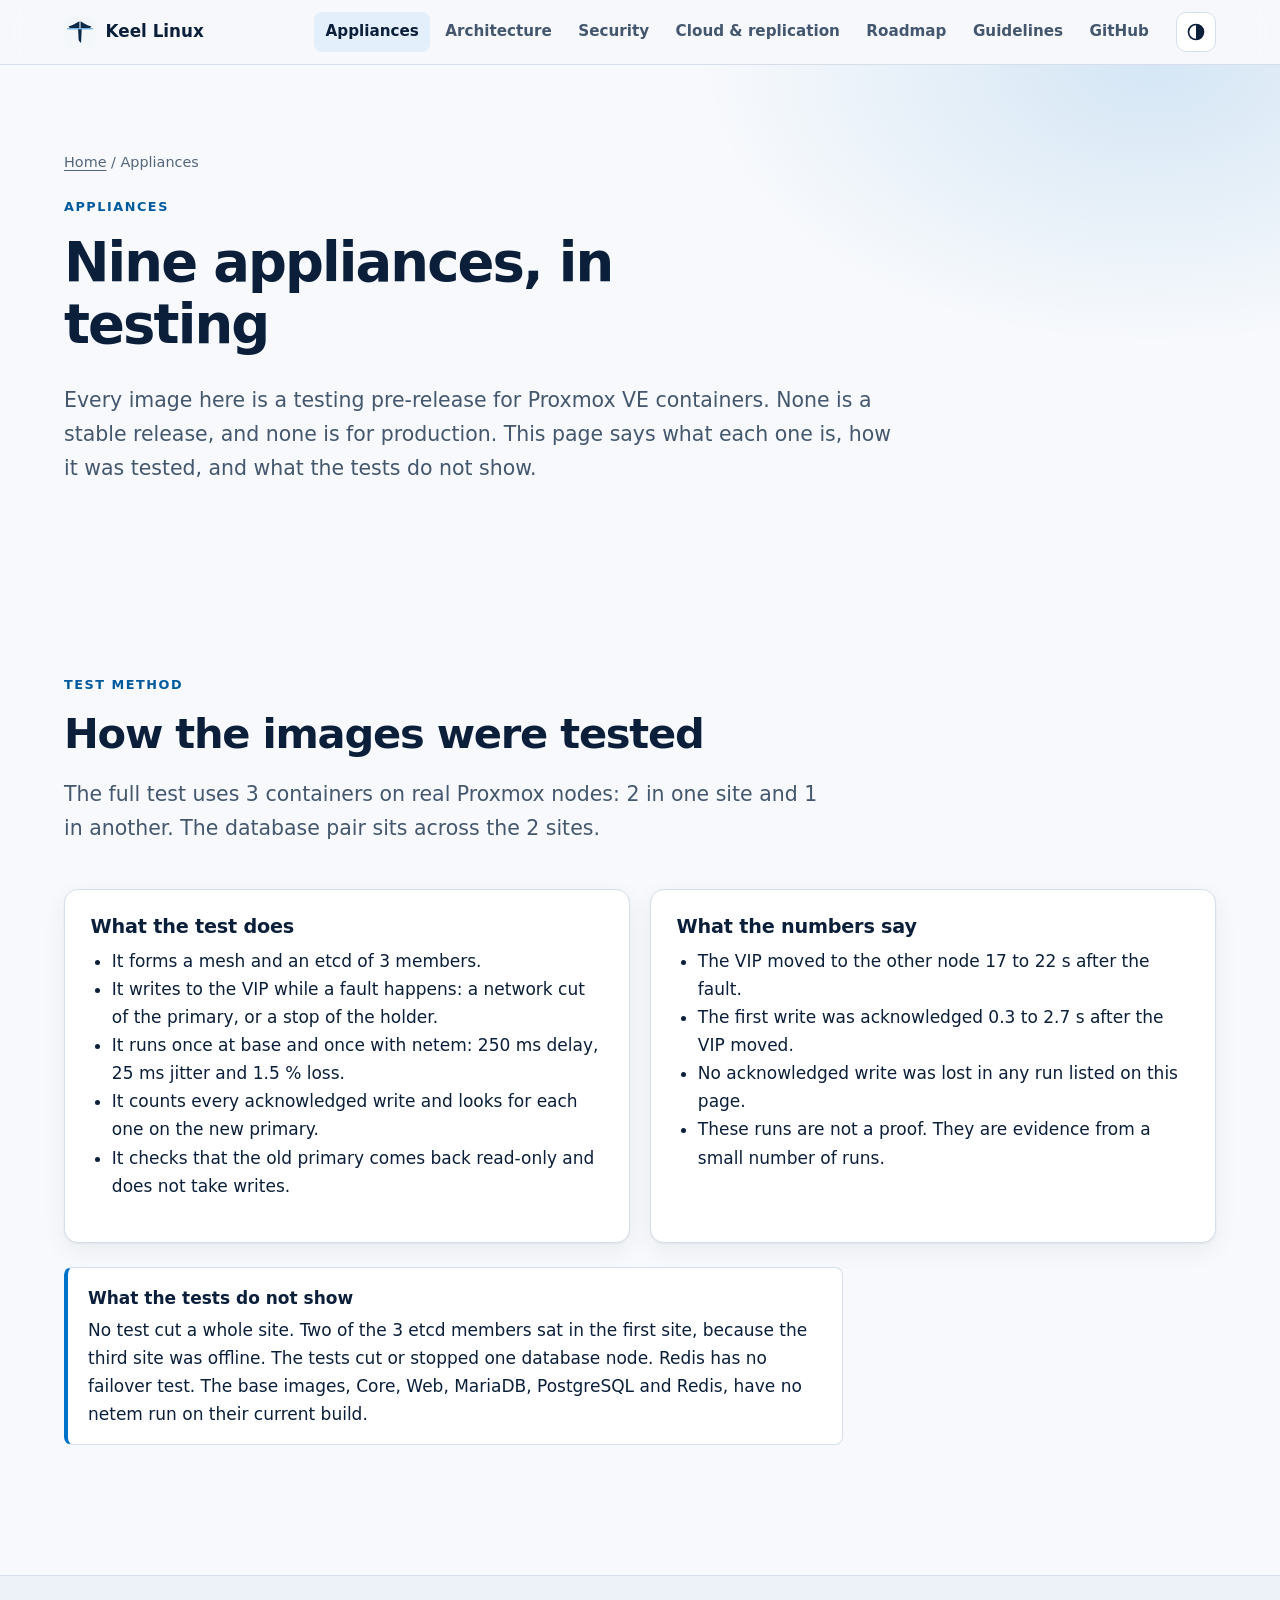
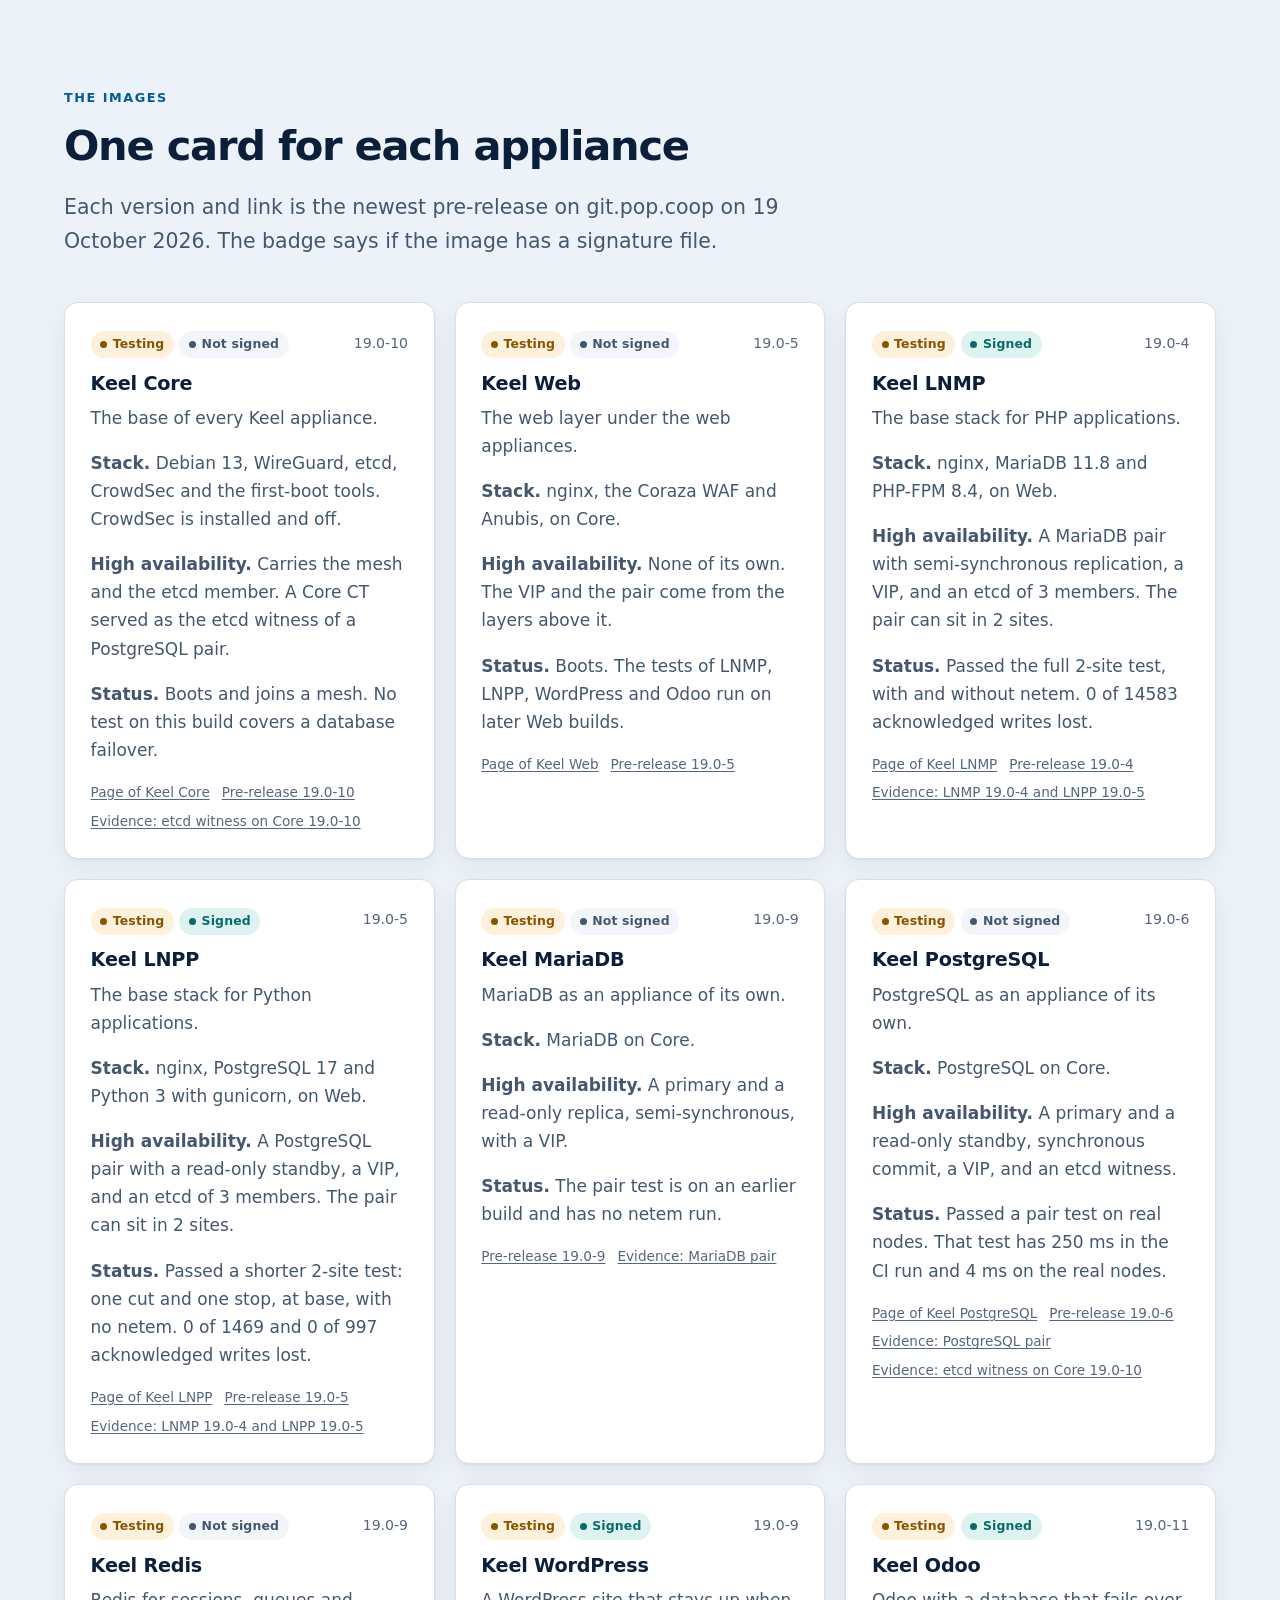
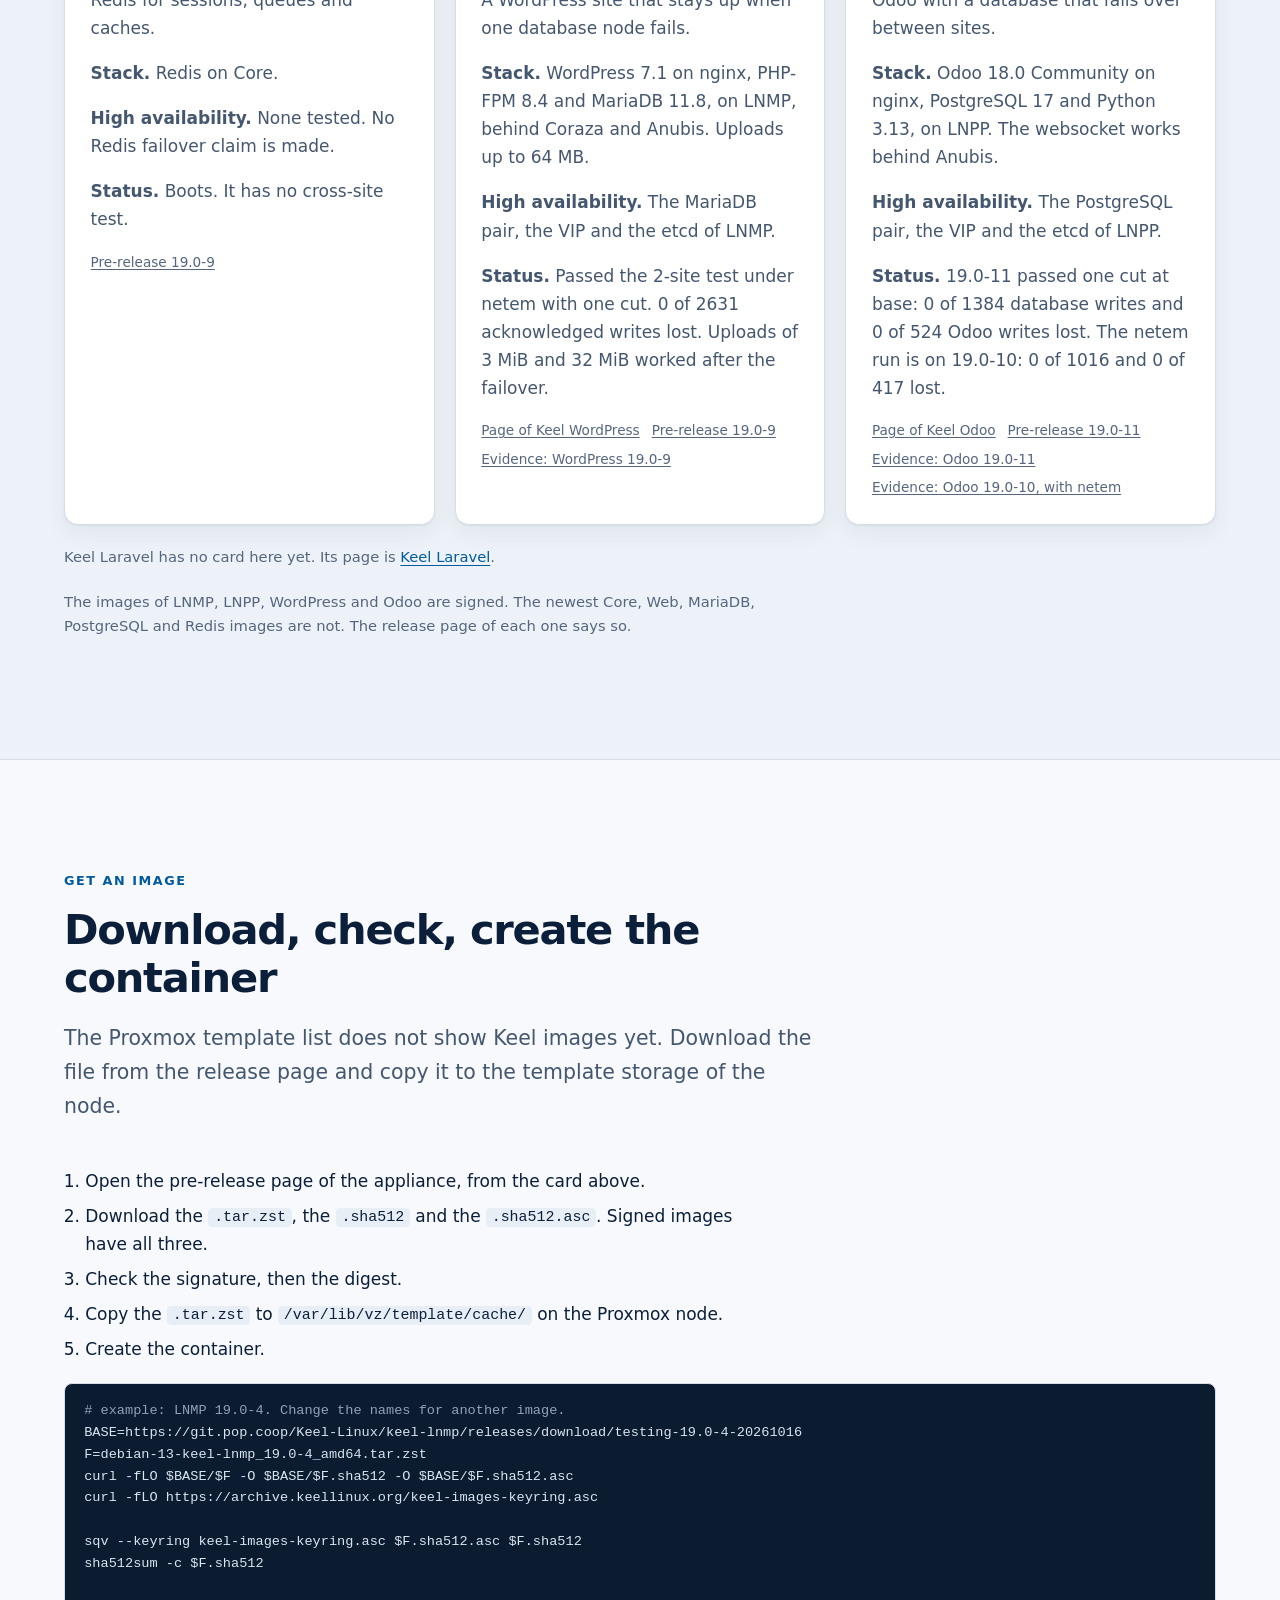
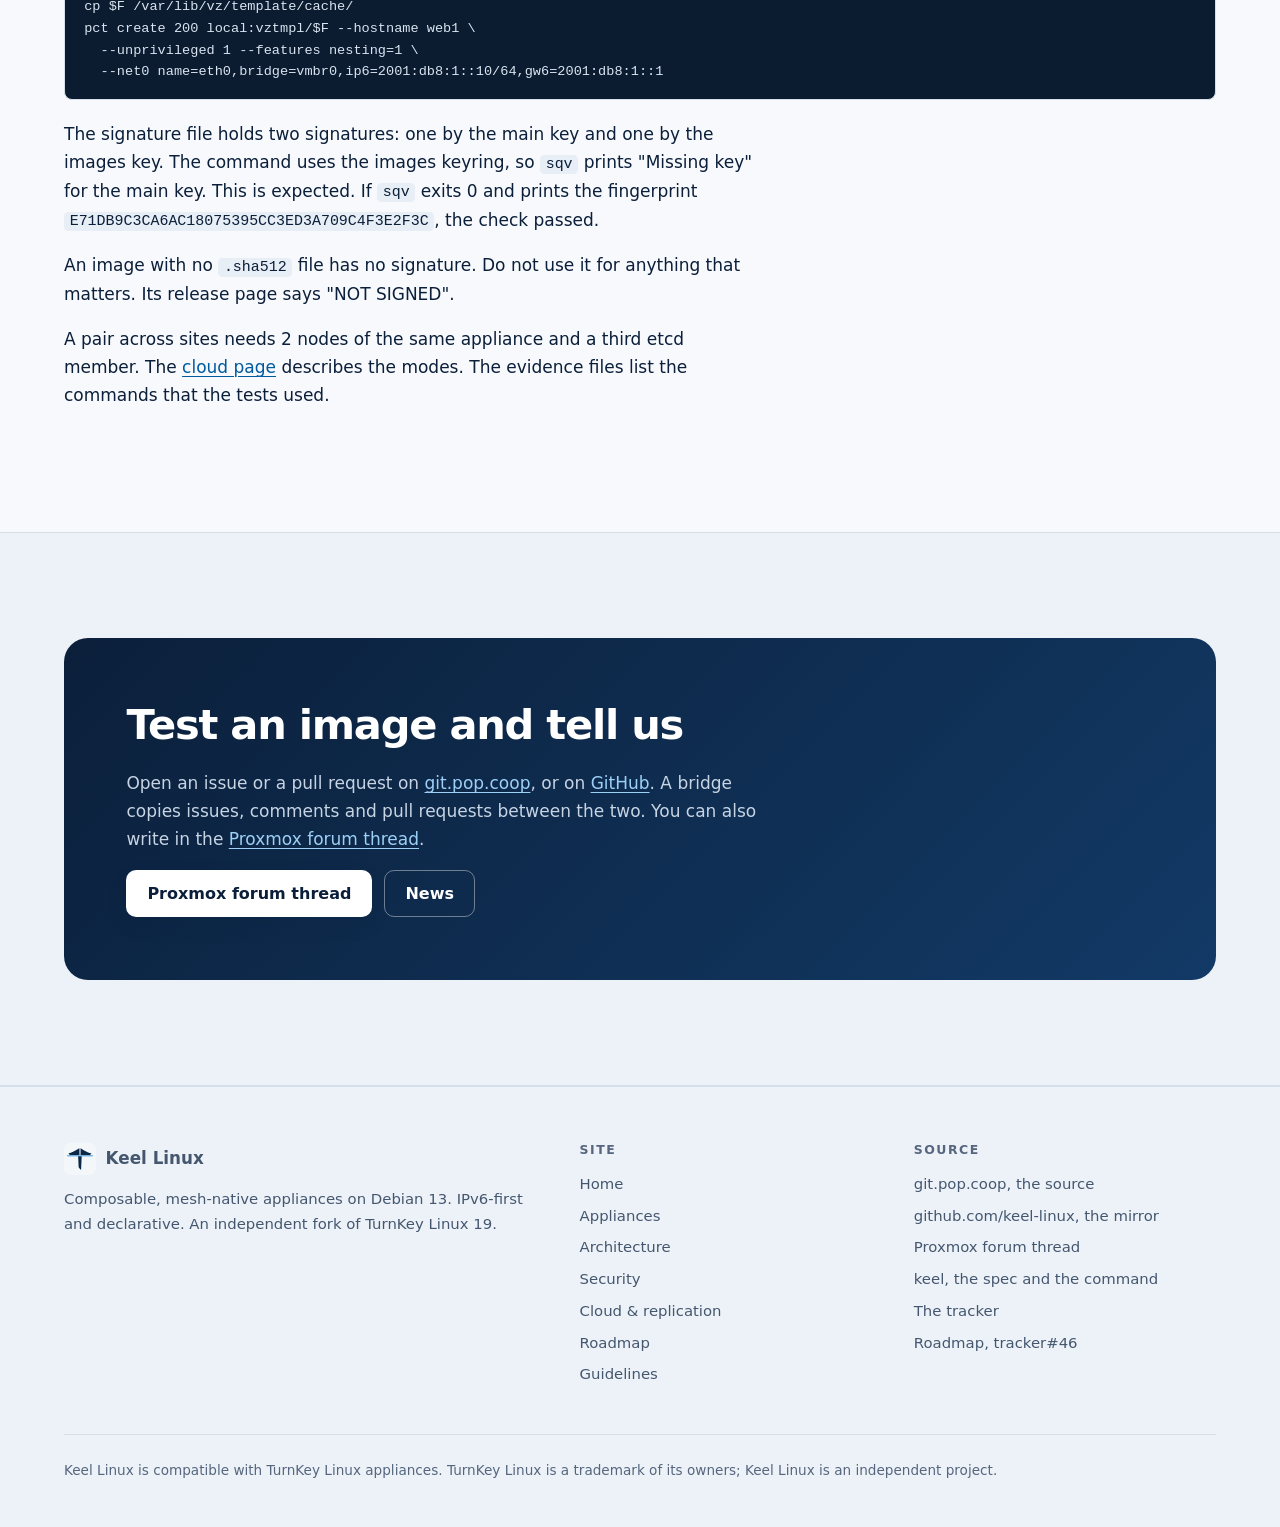
==== commit 65610561: "docs: appliances links each application to its page at /apps/NAME/ Each card of Core, Web, LNMP, LNP" ====
--- a/appliances.html
+++ b/appliances.html
@@ -134,7 +134,7 @@
             <p><strong>Stack.</strong> Debian 13, WireGuard, etcd, CrowdSec and the first-boot tools. CrowdSec is installed and off.</p>
             <p><strong>High availability.</strong> Carries the mesh and the etcd member. A Core CT served as the etcd witness of a PostgreSQL pair.</p>
             <p><strong>Status.</strong> Boots and joins a mesh. No test on this build covers a database failover.</p>
-            <p class="refs"><a href="https://git.pop.coop/Keel-Linux/keel-core/releases/tag/testing-19.0-10-step12-20261012">Pre-release 19.0-10</a><a href="https://git.pop.coop/Keel-Linux/handbook/src/branch/main/docs/evidence/2026-10-15-br3-thin-etcd-witness.md">Evidence: etcd witness on Core 19.0-10</a></p>
+            <p class="refs"><a href="https://keellinux.org/apps/core/">Page of Keel Core</a><a href="https://git.pop.coop/Keel-Linux/keel-core/releases/tag/testing-19.0-10-step12-20261012">Pre-release 19.0-10</a><a href="https://git.pop.coop/Keel-Linux/handbook/src/branch/main/docs/evidence/2026-10-15-br3-thin-etcd-witness.md">Evidence: etcd witness on Core 19.0-10</a></p>
           </li>
           <li class="card" id="web" data-reveal data-reveal-delay="1">
             <div class="card-top">
@@ -146,7 +146,7 @@
             <p><strong>Stack.</strong> nginx, the Coraza WAF and Anubis, on Core.</p>
             <p><strong>High availability.</strong> None of its own. The VIP and the pair come from the layers above it.</p>
             <p><strong>Status.</strong> Boots. The tests of LNMP, LNPP, WordPress and Odoo run on later Web builds.</p>
-            <p class="refs"><a href="https://git.pop.coop/Keel-Linux/keel-web/releases/tag/testing-19.0-5-step12-20261012">Pre-release 19.0-5</a></p>
+            <p class="refs"><a href="https://keellinux.org/apps/web/">Page of Keel Web</a><a href="https://git.pop.coop/Keel-Linux/keel-web/releases/tag/testing-19.0-5-step12-20261012">Pre-release 19.0-5</a></p>
           </li>
           <li class="card" id="lnmp" data-reveal data-reveal-delay="2">
             <div class="card-top">
@@ -158,7 +158,7 @@
             <p><strong>Stack.</strong> nginx, MariaDB 11.8 and PHP-FPM 8.4, on Web.</p>
             <p><strong>High availability.</strong> A MariaDB pair with semi-synchronous replication, a VIP, and an etcd of 3 members. The pair can sit in 2 sites.</p>
             <p><strong>Status.</strong> Passed the full 2-site test, with and without netem. 0 of 14583 acknowledged writes lost.</p>
-            <p class="refs"><a href="https://git.pop.coop/Keel-Linux/keel-lnmp/releases/tag/testing-19.0-4-20261016">Pre-release 19.0-4</a><a href="https://git.pop.coop/Keel-Linux/handbook/src/branch/main/docs/evidence/2026-10-17-lnmp-19.0-4-cross-site.md">Evidence: LNMP 19.0-4 and LNPP 19.0-5</a></p>
+            <p class="refs"><a href="https://keellinux.org/apps/lnmp/">Page of Keel LNMP</a><a href="https://git.pop.coop/Keel-Linux/keel-lnmp/releases/tag/testing-19.0-4-20261016">Pre-release 19.0-4</a><a href="https://git.pop.coop/Keel-Linux/handbook/src/branch/main/docs/evidence/2026-10-17-lnmp-19.0-4-cross-site.md">Evidence: LNMP 19.0-4 and LNPP 19.0-5</a></p>
           </li>
           <li class="card" id="lnpp" data-reveal>
             <div class="card-top">
@@ -170,7 +170,7 @@
             <p><strong>Stack.</strong> nginx, PostgreSQL 17 and Python 3 with gunicorn, on Web.</p>
             <p><strong>High availability.</strong> A PostgreSQL pair with a read-only standby, a VIP, and an etcd of 3 members. The pair can sit in 2 sites.</p>
             <p><strong>Status.</strong> Passed a shorter 2-site test: one cut and one stop, at base, with no netem. 0 of 1469 and 0 of 997 acknowledged writes lost.</p>
-            <p class="refs"><a href="https://git.pop.coop/Keel-Linux/keel-lnpp/releases/tag/testing-19.0-5-20261016">Pre-release 19.0-5</a><a href="https://git.pop.coop/Keel-Linux/handbook/src/branch/main/docs/evidence/2026-10-17-lnmp-19.0-4-cross-site.md">Evidence: LNMP 19.0-4 and LNPP 19.0-5</a></p>
+            <p class="refs"><a href="https://keellinux.org/apps/lnpp/">Page of Keel LNPP</a><a href="https://git.pop.coop/Keel-Linux/keel-lnpp/releases/tag/testing-19.0-5-20261016">Pre-release 19.0-5</a><a href="https://git.pop.coop/Keel-Linux/handbook/src/branch/main/docs/evidence/2026-10-17-lnmp-19.0-4-cross-site.md">Evidence: LNMP 19.0-4 and LNPP 19.0-5</a></p>
           </li>
           <li class="card" id="mariadb" data-reveal data-reveal-delay="1">
             <div class="card-top">
@@ -194,7 +194,7 @@
             <p><strong>Stack.</strong> PostgreSQL on Core.</p>
             <p><strong>High availability.</strong> A primary and a read-only standby, synchronous commit, a VIP, and an etcd witness.</p>
             <p><strong>Status.</strong> Passed a pair test on real nodes. That test has 250 ms in the CI run and 4 ms on the real nodes.</p>
-            <p class="refs"><a href="https://git.pop.coop/Keel-Linux/keel-postgresql/releases/tag/testing-19.0-6-step12-20261012">Pre-release 19.0-6</a><a href="https://git.pop.coop/Keel-Linux/handbook/src/branch/main/docs/evidence/2026-10-14-postgresql-pair-real.md">Evidence: PostgreSQL pair</a><a href="https://git.pop.coop/Keel-Linux/handbook/src/branch/main/docs/evidence/2026-10-15-br3-thin-etcd-witness.md">Evidence: etcd witness on Core 19.0-10</a></p>
+            <p class="refs"><a href="https://keellinux.org/apps/postgresql/">Page of Keel PostgreSQL</a><a href="https://git.pop.coop/Keel-Linux/keel-postgresql/releases/tag/testing-19.0-6-step12-20261012">Pre-release 19.0-6</a><a href="https://git.pop.coop/Keel-Linux/handbook/src/branch/main/docs/evidence/2026-10-14-postgresql-pair-real.md">Evidence: PostgreSQL pair</a><a href="https://git.pop.coop/Keel-Linux/handbook/src/branch/main/docs/evidence/2026-10-15-br3-thin-etcd-witness.md">Evidence: etcd witness on Core 19.0-10</a></p>
           </li>
           <li class="card" id="redis" data-reveal>
             <div class="card-top">
@@ -218,7 +218,7 @@
             <p><strong>Stack.</strong> WordPress 7.1 on nginx, PHP-FPM 8.4 and MariaDB 11.8, on LNMP, behind Coraza and Anubis. Uploads up to 64 MB.</p>
             <p><strong>High availability.</strong> The MariaDB pair, the VIP and the etcd of LNMP.</p>
             <p><strong>Status.</strong> Passed the 2-site test under netem with one cut. 0 of 2631 acknowledged writes lost. Uploads of 3 MiB and 32 MiB worked after the failover.</p>
-            <p class="refs"><a href="https://git.pop.coop/Keel-Linux/keel-wordpress/releases/tag/testing-19.0-9-20261018">Pre-release 19.0-9</a><a href="https://git.pop.coop/Keel-Linux/handbook/src/branch/main/docs/evidence/2026-10-18-coraza-body-and-wordpress-uploads.md">Evidence: WordPress 19.0-9</a></p>
+            <p class="refs"><a href="https://keellinux.org/apps/wordpress/">Page of Keel WordPress</a><a href="https://git.pop.coop/Keel-Linux/keel-wordpress/releases/tag/testing-19.0-9-20261018">Pre-release 19.0-9</a><a href="https://git.pop.coop/Keel-Linux/handbook/src/branch/main/docs/evidence/2026-10-18-coraza-body-and-wordpress-uploads.md">Evidence: WordPress 19.0-9</a></p>
           </li>
           <li class="card" id="odoo" data-reveal data-reveal-delay="2">
             <div class="card-top">
@@ -230,10 +230,11 @@
             <p><strong>Stack.</strong> Odoo 18.0 Community on nginx, PostgreSQL 17 and Python 3.13, on LNPP. The websocket works behind Anubis.</p>
             <p><strong>High availability.</strong> The PostgreSQL pair, the VIP and the etcd of LNPP.</p>
             <p><strong>Status.</strong> 19.0-11 passed one cut at base: 0 of 1384 database writes and 0 of 524 Odoo writes lost. The netem run is on 19.0-10: 0 of 1016 and 0 of 417 lost.</p>
-            <p class="refs"><a href="https://git.pop.coop/Keel-Linux/keel-odoo/releases/tag/testing-19.0-11-20261019">Pre-release 19.0-11</a><a href="https://git.pop.coop/Keel-Linux/handbook/src/branch/main/docs/evidence/2026-10-19-odoo-19.0-11-keel-0.23.49.md">Evidence: Odoo 19.0-11</a><a href="https://git.pop.coop/Keel-Linux/handbook/src/branch/main/docs/evidence/2026-10-19-odoo-19.0-10-keel-0.23.48.md">Evidence: Odoo 19.0-10, with netem</a></p>
+            <p class="refs"><a href="https://keellinux.org/apps/odoo/">Page of Keel Odoo</a><a href="https://git.pop.coop/Keel-Linux/keel-odoo/releases/tag/testing-19.0-11-20261019">Pre-release 19.0-11</a><a href="https://git.pop.coop/Keel-Linux/handbook/src/branch/main/docs/evidence/2026-10-19-odoo-19.0-11-keel-0.23.49.md">Evidence: Odoo 19.0-11</a><a href="https://git.pop.coop/Keel-Linux/handbook/src/branch/main/docs/evidence/2026-10-19-odoo-19.0-10-keel-0.23.48.md">Evidence: Odoo 19.0-10, with netem</a></p>
           </li>
 
         </ul>
+        <p class="compose-note">Keel Laravel has no card here yet. Its page is <a href="https://keellinux.org/apps/laravel/">Keel Laravel</a>.</p>
         <p class="compose-note">The images of LNMP, LNPP, WordPress and Odoo are signed. The newest Core, Web, MariaDB, PostgreSQL and Redis images are not. The release page of each one says so.</p>
       </div>
     </section>
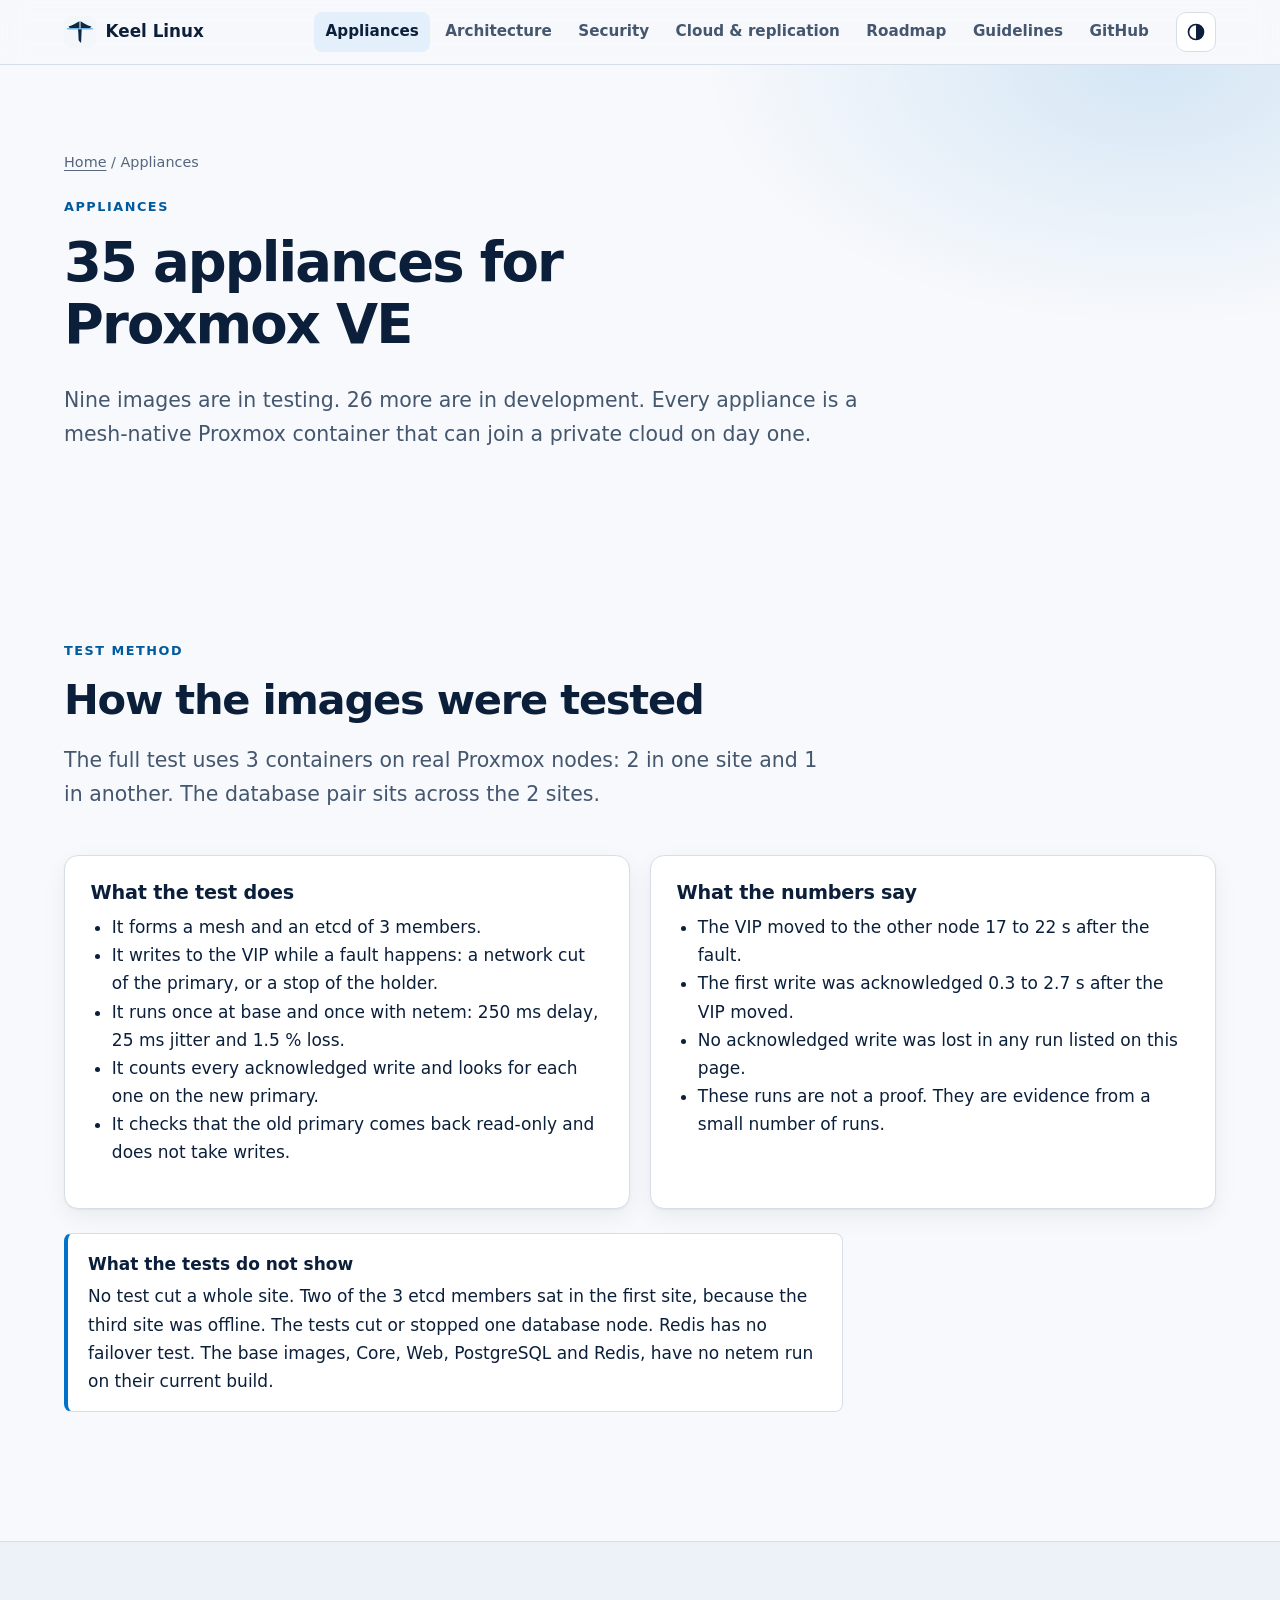
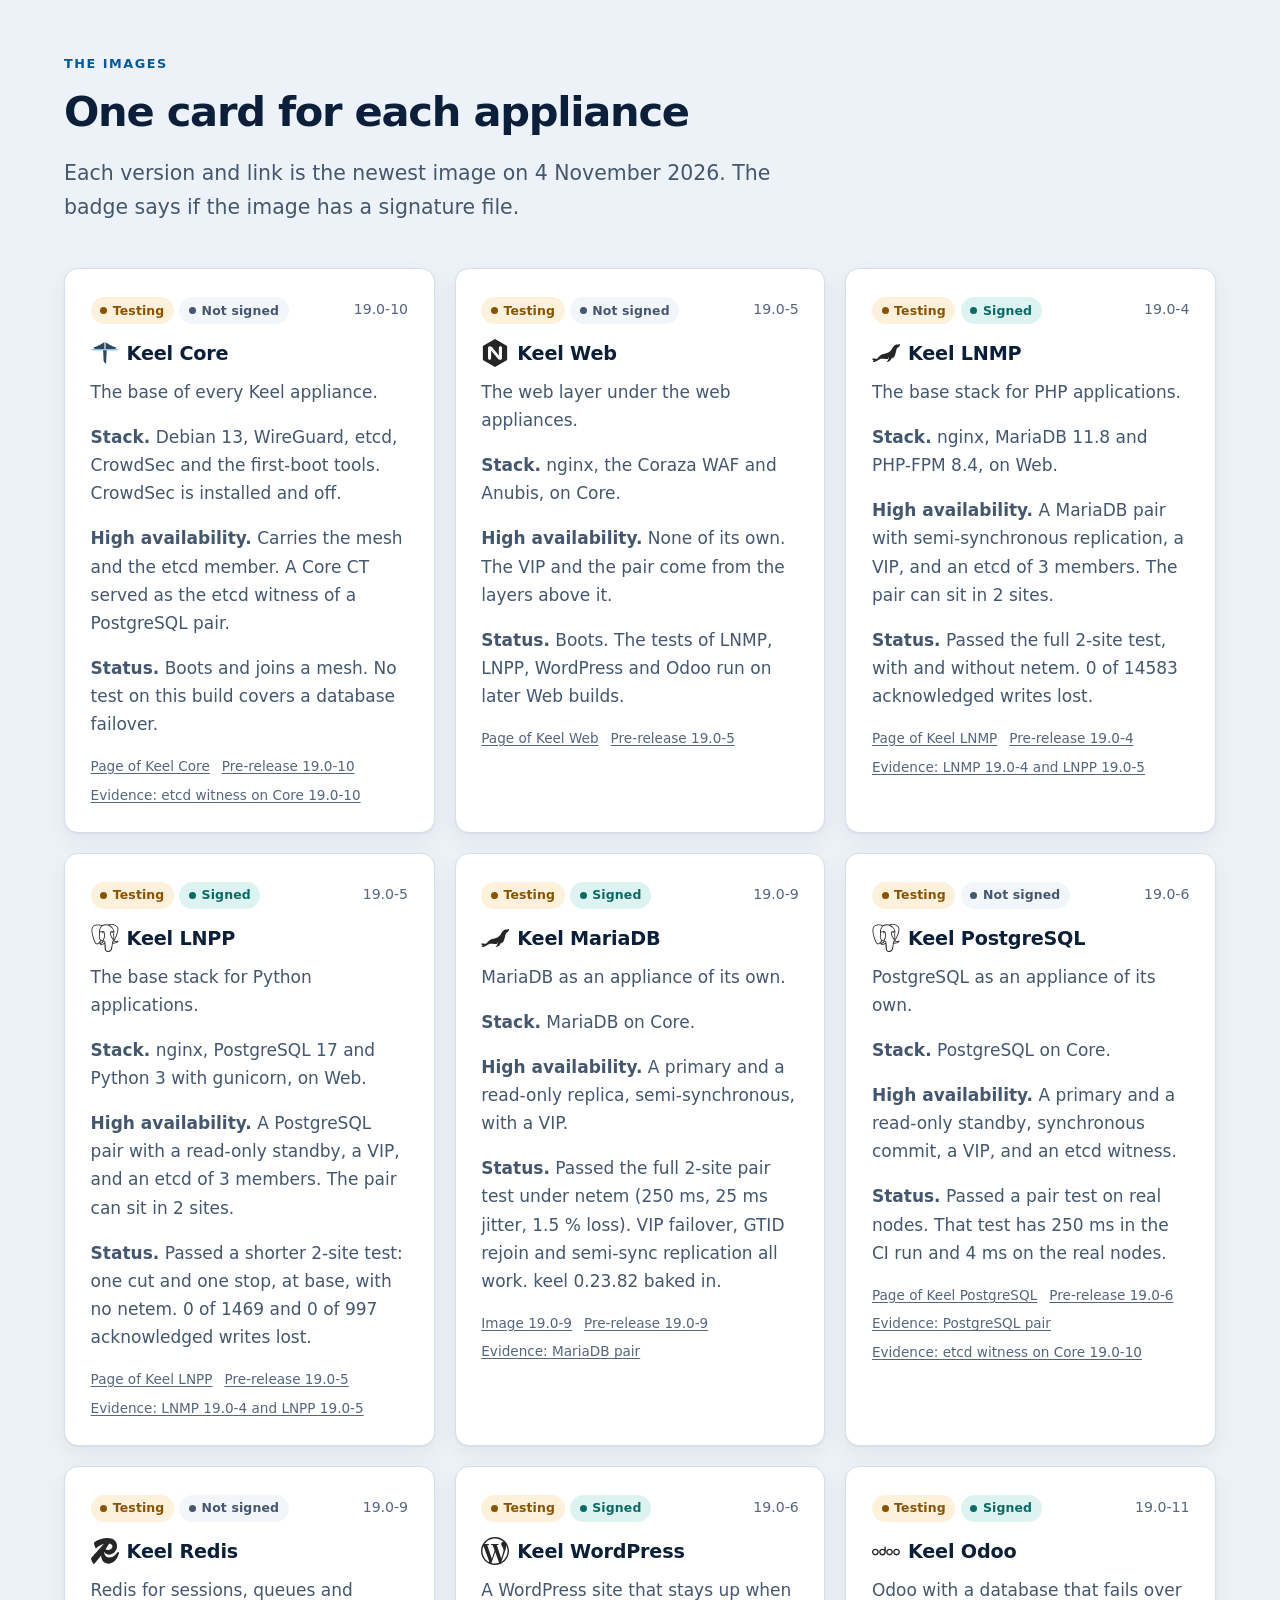
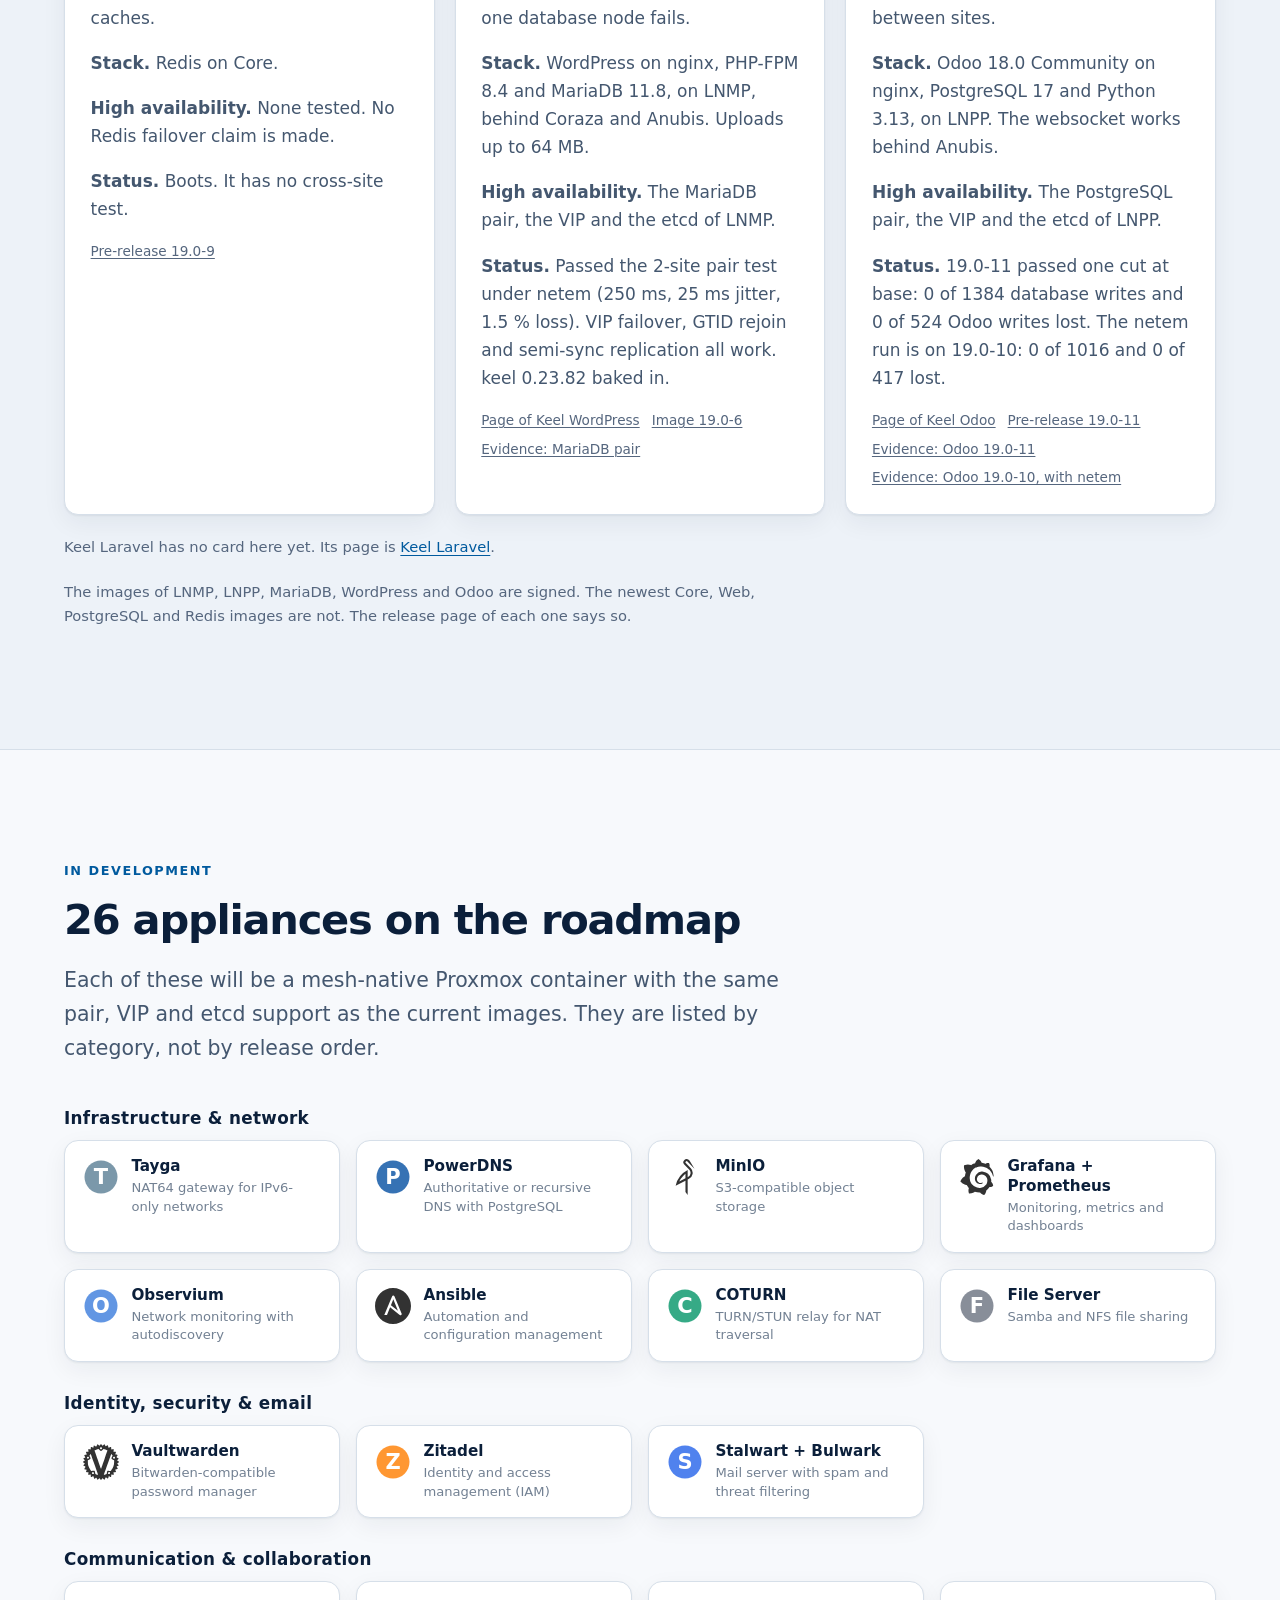
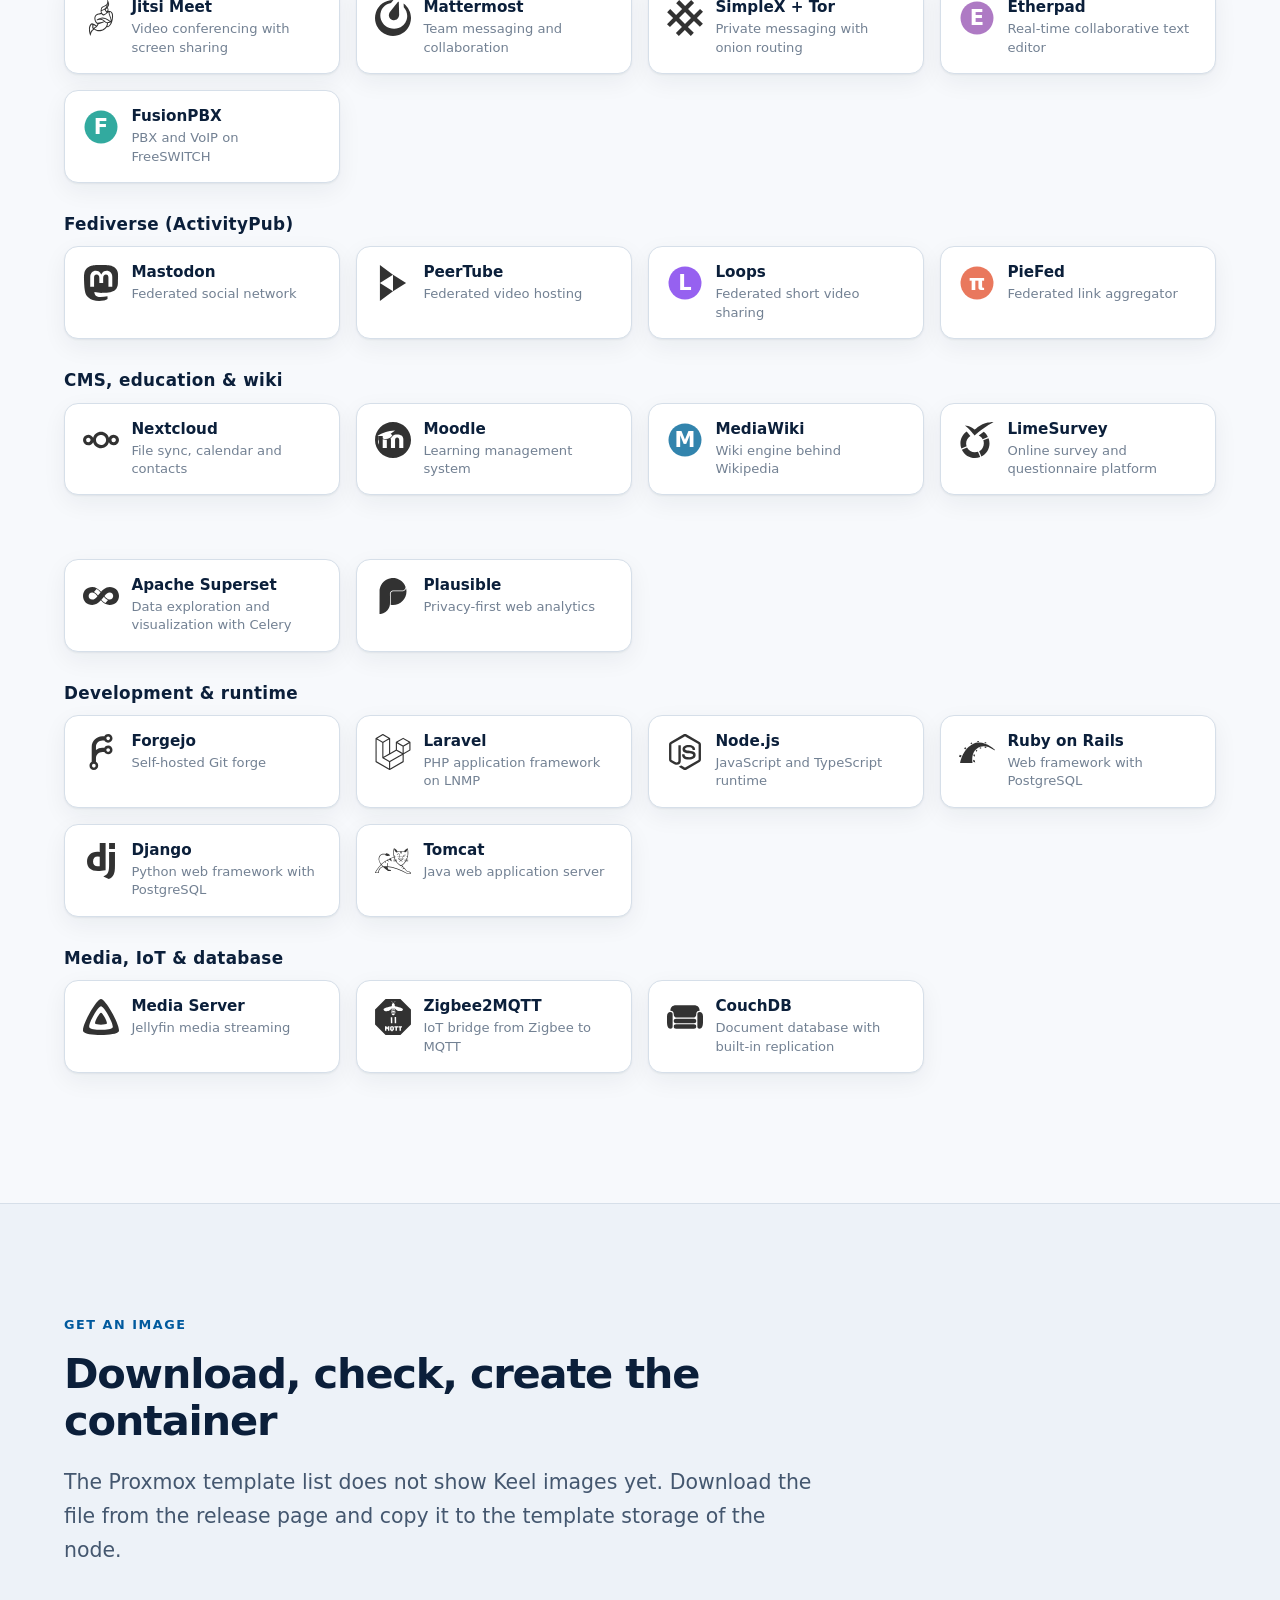
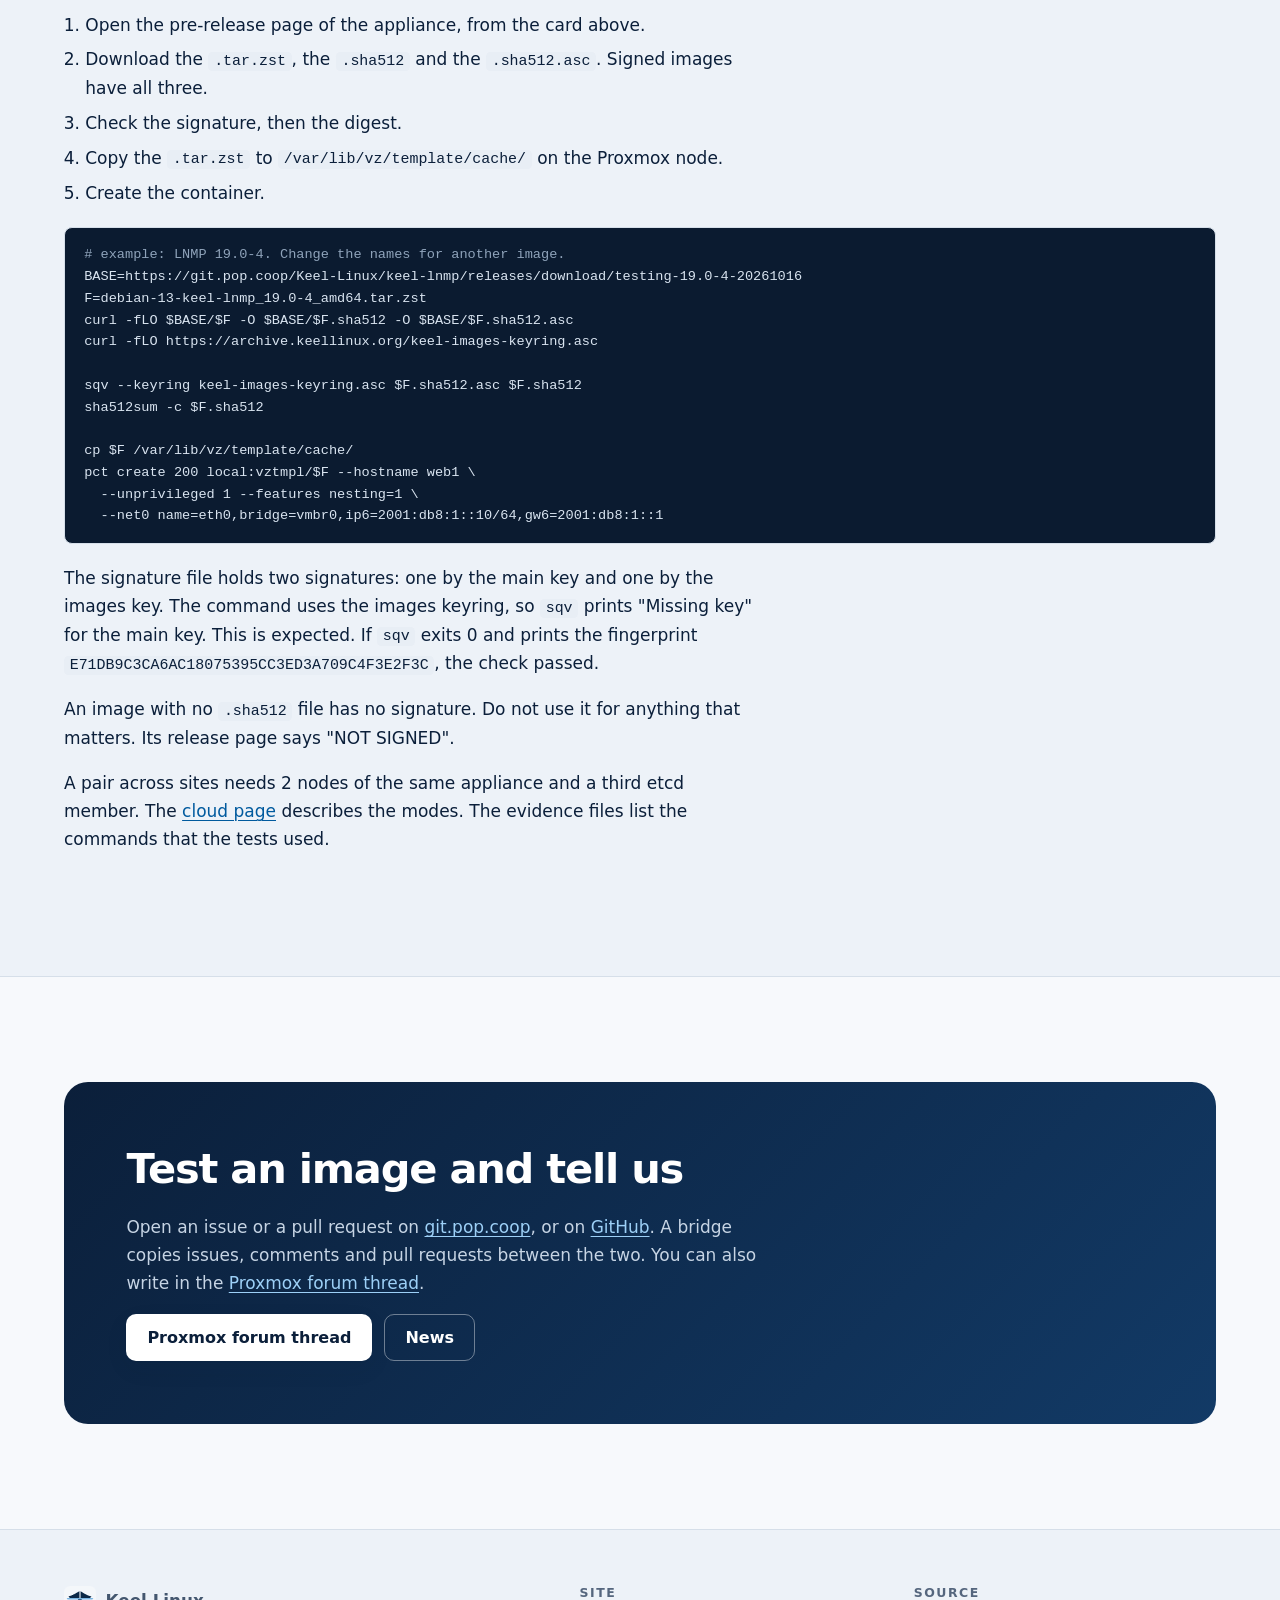
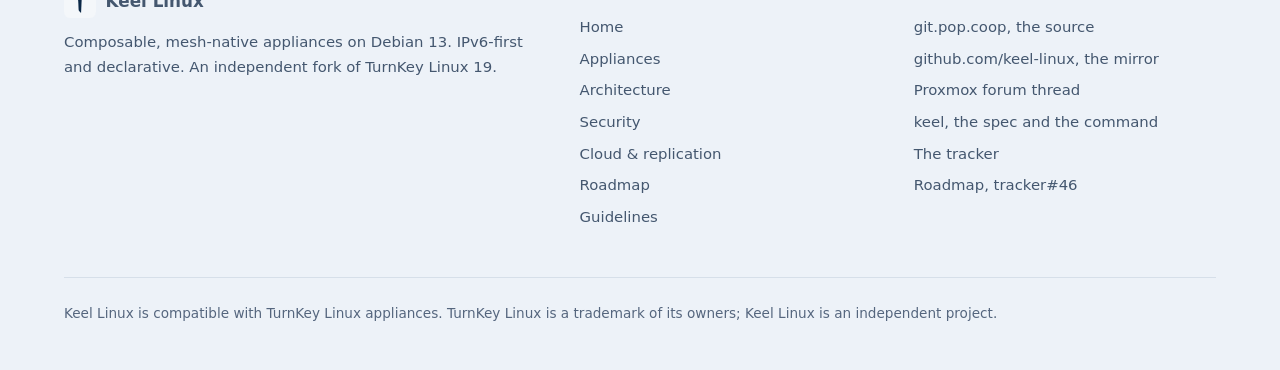
==== commit 3eaa9d40: "docs: the appliances catalogue and the news of 2026-11-04 come into the repository The appliances pa" ====
--- a/appliances.html
+++ b/appliances.html
@@ -4,7 +4,7 @@
   <meta charset="utf-8">
   <meta name="viewport" content="width=device-width, initial-scale=1">
   <title>Appliances, Keel Linux</title>
-  <meta name="description" content="The Keel Linux appliances for Proxmox VE: nine testing pre-releases, what each one is, how it was tested across two sites, and how to download and check it.">
+  <meta name="description" content="Keel Linux appliances for Proxmox VE: nine images in testing and 26 more in development. Mesh-native, replicated across sites, upgraded with apt.">
   <link rel="canonical" href="https://keellinux.org/appliances.html">
   <meta name="color-scheme" content="light dark">
   <meta name="theme-color" media="(prefers-color-scheme: light)" content="#F7F9FC">
@@ -15,15 +15,33 @@
   <meta property="og:type" content="website">
   <meta property="og:site_name" content="Keel Linux">
   <meta property="og:url" content="https://keellinux.org/appliances.html">
-  <meta property="og:title" content="Keel Linux: appliances for Proxmox VE">
-  <meta property="og:description" content="Nine testing pre-releases for Proxmox VE, and the evidence for each one.">
+  <meta property="og:title" content="Keel Linux: 35 appliances for Proxmox VE">
+  <meta property="og:description" content="Nine images in testing, 26 more in development. Mesh-native, replicated across sites, upgraded with apt.">
   <meta property="og:image" content="https://keellinux.org/assets/keel-social.png">
   <meta property="og:image:alt" content="The Keel Linux mark">
   <meta name="twitter:card" content="summary_large_image">
-  <meta name="twitter:title" content="Keel Linux: appliances for Proxmox VE">
-  <meta name="twitter:description" content="Nine testing pre-releases for Proxmox VE, and the evidence for each one.">
+  <meta name="twitter:title" content="Keel Linux: 35 appliances for Proxmox VE">
+  <meta name="twitter:description" content="Nine images in testing, 26 more in development. Mesh-native, replicated across sites, upgraded with apt.">
   <meta name="twitter:image" content="https://keellinux.org/assets/keel-social.png">
   <link rel="stylesheet" href="style.css?v=2026093001">
+  <style>
+    .app-logo { width: 28px; height: 28px; display: inline-block; vertical-align: middle; margin-right: .5rem; opacity: .85; }
+    .card h3 .app-logo { margin-bottom: 2px; }
+    @media (prefers-color-scheme: dark) { :root:not([data-theme="light"]) .app-logo { filter: brightness(1.2); } }
+    :root[data-theme="dark"] .app-logo { filter: brightness(1.2); }
+
+    .roadmap-category { margin-top: 2rem; margin-bottom: .75rem; font-size: 1.05rem; font-weight: 600; letter-spacing: .02em; }
+    .roadmap-category:first-of-type { margin-top: 0; }
+
+    .grid-4 { display: grid; grid-template-columns: repeat(auto-fill, minmax(220px, 1fr)); gap: 1rem; list-style: none; padding: 0; margin: 0 0 1.5rem; }
+
+    .card-compact { padding: 1rem 1.15rem; display: flex; align-items: flex-start; gap: .75rem; }
+    .card-compact .cc-icon { flex-shrink: 0; width: 36px; height: 36px; opacity: .8; margin-top: 2px; }
+    @media (prefers-color-scheme: dark) { :root:not([data-theme="light"]) .card-compact .cc-icon { filter: brightness(1.3); } }
+    :root[data-theme="dark"] .card-compact .cc-icon { filter: brightness(1.3); }
+    .card-compact .cc-text h4 { margin: 0 0 .15rem; font-size: .95rem; line-height: 1.3; }
+    .card-compact .cc-text p { margin: 0; font-size: .82rem; line-height: 1.4; opacity: .75; }
+  </style>
   <script>
     (function () {
       var root = document.documentElement;
@@ -76,8 +94,8 @@
       <div class="wrap">
         <p class="crumbs"><a href="index.html">Home</a> / Appliances</p>
         <span class="eyebrow">Appliances</span>
-        <h1 id="page-title">Nine appliances, in testing</h1>
-        <p class="lead">Every image here is a testing pre-release for Proxmox VE containers. None is a stable release, and none is for production. This page says what each one is, how it was tested, and what the tests do not show.</p>
+        <h1 id="page-title">35 appliances for Proxmox VE</h1>
+        <p class="lead">Nine images are in testing. 26 more are in development. Every appliance is a mesh-native Proxmox container that can join a private cloud on day one.</p>
       </div>
     </section>
 
@@ -111,7 +129,7 @@
         </div>
         <div class="callout" data-reveal>
           <strong>What the tests do not show</strong>
-          <p>No test cut a whole site. Two of the 3 etcd members sat in the first site, because the third site was offline. The tests cut or stopped one database node. Redis has no failover test. The base images, Core, Web, MariaDB, PostgreSQL and Redis, have no netem run on their current build.</p>
+          <p>No test cut a whole site. Two of the 3 etcd members sat in the first site, because the third site was offline. The tests cut or stopped one database node. Redis has no failover test. The base images, Core, Web, PostgreSQL and Redis, have no netem run on their current build.</p>
         </div>
       </div>
     </section>
@@ -121,7 +139,7 @@
         <div class="section-head" data-reveal>
           <span class="eyebrow">The images</span>
           <h2 id="list-title">One card for each appliance</h2>
-          <p class="lead">Each version and link is the newest pre-release on git.pop.coop on 19 October 2026. The badge says if the image has a signature file.</p>
+          <p class="lead">Each version and link is the newest image on 4 November 2026. The badge says if the image has a signature file.</p>
         </div>
         <ul class="grid grid-3">
           <li class="card" id="core" data-reveal>
@@ -129,7 +147,7 @@
               <span><span class="badge badge-partial">Testing</span> <span class="badge badge-goal">Not signed</span></span>
               <span class="hint" style="margin:0">19.0-10</span>
             </div>
-            <h3>Keel Core</h3>
+            <h3><img class="app-logo" src="assets/keel-mark.svg" alt="">Keel Core</h3>
             <p>The base of every Keel appliance.</p>
             <p><strong>Stack.</strong> Debian 13, WireGuard, etcd, CrowdSec and the first-boot tools. CrowdSec is installed and off.</p>
             <p><strong>High availability.</strong> Carries the mesh and the etcd member. A Core CT served as the etcd witness of a PostgreSQL pair.</p>
@@ -141,7 +159,7 @@
               <span><span class="badge badge-partial">Testing</span> <span class="badge badge-goal">Not signed</span></span>
               <span class="hint" style="margin:0">19.0-5</span>
             </div>
-            <h3>Keel Web</h3>
+            <h3><img class="app-logo" src="assets/logos/nginx.svg" alt="">Keel Web</h3>
             <p>The web layer under the web appliances.</p>
             <p><strong>Stack.</strong> nginx, the Coraza WAF and Anubis, on Core.</p>
             <p><strong>High availability.</strong> None of its own. The VIP and the pair come from the layers above it.</p>
@@ -153,7 +171,7 @@
               <span><span class="badge badge-partial">Testing</span> <span class="badge badge-live">Signed</span></span>
               <span class="hint" style="margin:0">19.0-4</span>
             </div>
-            <h3>Keel LNMP</h3>
+            <h3><img class="app-logo" src="assets/logos/mariadb.svg" alt="">Keel LNMP</h3>
             <p>The base stack for PHP applications.</p>
             <p><strong>Stack.</strong> nginx, MariaDB 11.8 and PHP-FPM 8.4, on Web.</p>
             <p><strong>High availability.</strong> A MariaDB pair with semi-synchronous replication, a VIP, and an etcd of 3 members. The pair can sit in 2 sites.</p>
@@ -165,7 +183,7 @@
               <span><span class="badge badge-partial">Testing</span> <span class="badge badge-live">Signed</span></span>
               <span class="hint" style="margin:0">19.0-5</span>
             </div>
-            <h3>Keel LNPP</h3>
+            <h3><img class="app-logo" src="assets/logos/postgresql.svg" alt="">Keel LNPP</h3>
             <p>The base stack for Python applications.</p>
             <p><strong>Stack.</strong> nginx, PostgreSQL 17 and Python 3 with gunicorn, on Web.</p>
             <p><strong>High availability.</strong> A PostgreSQL pair with a read-only standby, a VIP, and an etcd of 3 members. The pair can sit in 2 sites.</p>
@@ -174,22 +192,22 @@
           </li>
           <li class="card" id="mariadb" data-reveal data-reveal-delay="1">
             <div class="card-top">
-              <span><span class="badge badge-partial">Testing</span> <span class="badge badge-goal">Not signed</span></span>
+              <span><span class="badge badge-partial">Testing</span> <span class="badge badge-live">Signed</span></span>
               <span class="hint" style="margin:0">19.0-9</span>
             </div>
-            <h3>Keel MariaDB</h3>
+            <h3><img class="app-logo" src="assets/logos/mariadb.svg" alt="">Keel MariaDB</h3>
             <p>MariaDB as an appliance of its own.</p>
             <p><strong>Stack.</strong> MariaDB on Core.</p>
             <p><strong>High availability.</strong> A primary and a read-only replica, semi-synchronous, with a VIP.</p>
-            <p><strong>Status.</strong> The pair test is on an earlier build and has no netem run.</p>
-            <p class="refs"><a href="https://git.pop.coop/Keel-Linux/keel-mariadb/releases/tag/testing-19.0-9-step12-20261012">Pre-release 19.0-9</a><a href="https://git.pop.coop/Keel-Linux/handbook/src/branch/main/docs/evidence/2026-10-08-mariadb-pair-real.md">Evidence: MariaDB pair</a></p>
+            <p><strong>Status.</strong> Passed the full 2-site pair test under netem (250 ms, 25 ms jitter, 1.5 % loss). VIP failover, GTID rejoin and semi-sync replication all work. keel 0.23.82 baked in.</p>
+            <p class="refs"><a href="https://mirror.keellinux.org/images/debian-13-keel-mariadb_19.0-9_amd64.tar.zst">Image 19.0-9</a><a href="https://git.pop.coop/Keel-Linux/keel-mariadb/releases/tag/testing-19.0-9-step12-20261012">Pre-release 19.0-9</a><a href="https://git.pop.coop/Keel-Linux/handbook/src/branch/main/docs/evidence/2026-10-08-mariadb-pair-real.md">Evidence: MariaDB pair</a></p>
           </li>
           <li class="card" id="postgresql" data-reveal data-reveal-delay="2">
             <div class="card-top">
               <span><span class="badge badge-partial">Testing</span> <span class="badge badge-goal">Not signed</span></span>
               <span class="hint" style="margin:0">19.0-6</span>
             </div>
-            <h3>Keel PostgreSQL</h3>
+            <h3><img class="app-logo" src="assets/logos/postgresql.svg" alt="">Keel PostgreSQL</h3>
             <p>PostgreSQL as an appliance of its own.</p>
             <p><strong>Stack.</strong> PostgreSQL on Core.</p>
             <p><strong>High availability.</strong> A primary and a read-only standby, synchronous commit, a VIP, and an etcd witness.</p>
@@ -201,7 +219,7 @@
               <span><span class="badge badge-partial">Testing</span> <span class="badge badge-goal">Not signed</span></span>
               <span class="hint" style="margin:0">19.0-9</span>
             </div>
-            <h3>Keel Redis</h3>
+            <h3><img class="app-logo" src="assets/logos/redis.svg" alt="">Keel Redis</h3>
             <p>Redis for sessions, queues and caches.</p>
             <p><strong>Stack.</strong> Redis on Core.</p>
             <p><strong>High availability.</strong> None tested. No Redis failover claim is made.</p>
@@ -211,21 +229,21 @@
           <li class="card" id="wordpress" data-reveal data-reveal-delay="1">
             <div class="card-top">
               <span><span class="badge badge-partial">Testing</span> <span class="badge badge-live">Signed</span></span>
-              <span class="hint" style="margin:0">19.0-9</span>
-            </div>
-            <h3>Keel WordPress</h3>
+              <span class="hint" style="margin:0">19.0-6</span>
+            </div>
+            <h3><img class="app-logo" src="assets/logos/wordpress.svg" alt="">Keel WordPress</h3>
             <p>A WordPress site that stays up when one database node fails.</p>
-            <p><strong>Stack.</strong> WordPress 7.1 on nginx, PHP-FPM 8.4 and MariaDB 11.8, on LNMP, behind Coraza and Anubis. Uploads up to 64 MB.</p>
+            <p><strong>Stack.</strong> WordPress on nginx, PHP-FPM 8.4 and MariaDB 11.8, on LNMP, behind Coraza and Anubis. Uploads up to 64 MB.</p>
             <p><strong>High availability.</strong> The MariaDB pair, the VIP and the etcd of LNMP.</p>
-            <p><strong>Status.</strong> Passed the 2-site test under netem with one cut. 0 of 2631 acknowledged writes lost. Uploads of 3 MiB and 32 MiB worked after the failover.</p>
-            <p class="refs"><a href="https://keellinux.org/apps/wordpress/">Page of Keel WordPress</a><a href="https://git.pop.coop/Keel-Linux/keel-wordpress/releases/tag/testing-19.0-9-20261018">Pre-release 19.0-9</a><a href="https://git.pop.coop/Keel-Linux/handbook/src/branch/main/docs/evidence/2026-10-18-coraza-body-and-wordpress-uploads.md">Evidence: WordPress 19.0-9</a></p>
+            <p><strong>Status.</strong> Passed the 2-site pair test under netem (250 ms, 25 ms jitter, 1.5 % loss). VIP failover, GTID rejoin and semi-sync replication all work. keel 0.23.82 baked in.</p>
+            <p class="refs"><a href="https://keellinux.org/apps/wordpress/">Page of Keel WordPress</a><a href="https://mirror.keellinux.org/images/debian-13-keel-wordpress_19.0-6_amd64.tar.zst">Image 19.0-6</a><a href="https://git.pop.coop/Keel-Linux/handbook/src/branch/main/docs/evidence/2026-10-08-mariadb-pair-real.md">Evidence: MariaDB pair</a></p>
           </li>
           <li class="card" id="odoo" data-reveal data-reveal-delay="2">
             <div class="card-top">
               <span><span class="badge badge-partial">Testing</span> <span class="badge badge-live">Signed</span></span>
               <span class="hint" style="margin:0">19.0-11</span>
             </div>
-            <h3>Keel Odoo</h3>
+            <h3><img class="app-logo" src="assets/logos/odoo.svg" alt="">Keel Odoo</h3>
             <p>Odoo with a database that fails over between sites.</p>
             <p><strong>Stack.</strong> Odoo 18.0 Community on nginx, PostgreSQL 17 and Python 3.13, on LNPP. The websocket works behind Anubis.</p>
             <p><strong>High availability.</strong> The PostgreSQL pair, the VIP and the etcd of LNPP.</p>
@@ -235,11 +253,193 @@
 
         </ul>
         <p class="compose-note">Keel Laravel has no card here yet. Its page is <a href="https://keellinux.org/apps/laravel/">Keel Laravel</a>.</p>
-        <p class="compose-note">The images of LNMP, LNPP, WordPress and Odoo are signed. The newest Core, Web, MariaDB, PostgreSQL and Redis images are not. The release page of each one says so.</p>
+        <p class="compose-note">The images of LNMP, LNPP, MariaDB, WordPress and Odoo are signed. The newest Core, Web, PostgreSQL and Redis images are not. The release page of each one says so.</p>
       </div>
     </section>
 
-    <section class="section" id="get" aria-labelledby="get-title">
+    <section class="section" id="roadmap" aria-labelledby="roadmap-title">
+      <div class="wrap">
+        <div class="section-head" data-reveal>
+          <span class="eyebrow">In development</span>
+          <h2 id="roadmap-title">26 appliances on the roadmap</h2>
+          <p class="lead">Each of these will be a mesh-native Proxmox container with the same pair, VIP and etcd support as the current images. They are listed by category, not by release order.</p>
+        </div>
+
+        <h3 class="roadmap-category" data-reveal>Infrastructure &amp; network</h3>
+        <ul class="grid-4">
+          <li class="card card-compact" data-reveal>
+            <img class="cc-icon" src="assets/logos/tayga.svg" alt="">
+            <div class="cc-text"><h4>Tayga</h4><p>NAT64 gateway for IPv6-only networks</p></div>
+          </li>
+          <li class="card card-compact" data-reveal>
+            <img class="cc-icon" src="assets/logos/powerdns.svg" alt="">
+            <div class="cc-text"><h4>PowerDNS</h4><p>Authoritative or recursive DNS with PostgreSQL</p></div>
+          </li>
+          <li class="card card-compact" data-reveal>
+            <img class="cc-icon" src="assets/logos/minio.svg" alt="">
+            <div class="cc-text"><h4>MinIO</h4><p>S3-compatible object storage</p></div>
+          </li>
+          <li class="card card-compact" data-reveal>
+            <img class="cc-icon" src="assets/logos/grafana.svg" alt="">
+            <div class="cc-text"><h4>Grafana + Prometheus</h4><p>Monitoring, metrics and dashboards</p></div>
+          </li>
+          <li class="card card-compact" data-reveal>
+            <img class="cc-icon" src="assets/logos/observium.svg" alt="">
+            <div class="cc-text"><h4>Observium</h4><p>Network monitoring with autodiscovery</p></div>
+          </li>
+          <li class="card card-compact" data-reveal>
+            <img class="cc-icon" src="assets/logos/ansible.svg" alt="">
+            <div class="cc-text"><h4>Ansible</h4><p>Automation and configuration management</p></div>
+          </li>
+          <li class="card card-compact" data-reveal>
+            <img class="cc-icon" src="assets/logos/coturn.svg" alt="">
+            <div class="cc-text"><h4>COTURN</h4><p>TURN/STUN relay for NAT traversal</p></div>
+          </li>
+          <li class="card card-compact" data-reveal>
+            <img class="cc-icon" src="assets/logos/fileserver.svg" alt="">
+            <div class="cc-text"><h4>File Server</h4><p>Samba and NFS file sharing</p></div>
+          </li>
+        </ul>
+
+        <h3 class="roadmap-category" data-reveal>Identity, security &amp; email</h3>
+        <ul class="grid-4">
+          <li class="card card-compact" data-reveal>
+            <img class="cc-icon" src="assets/logos/vaultwarden.svg" alt="">
+            <div class="cc-text"><h4>Vaultwarden</h4><p>Bitwarden-compatible password manager</p></div>
+          </li>
+          <li class="card card-compact" data-reveal>
+            <img class="cc-icon" src="assets/logos/zitadel.svg" alt="">
+            <div class="cc-text"><h4>Zitadel</h4><p>Identity and access management (IAM)</p></div>
+          </li>
+          <li class="card card-compact" data-reveal>
+            <img class="cc-icon" src="assets/logos/stalwart.svg" alt="">
+            <div class="cc-text"><h4>Stalwart + Bulwark</h4><p>Mail server with spam and threat filtering</p></div>
+          </li>
+        </ul>
+
+        <h3 class="roadmap-category" data-reveal>Communication &amp; collaboration</h3>
+        <ul class="grid-4">
+          <li class="card card-compact" data-reveal>
+            <img class="cc-icon" src="assets/logos/jitsi.svg" alt="">
+            <div class="cc-text"><h4>Jitsi Meet</h4><p>Video conferencing with screen sharing</p></div>
+          </li>
+          <li class="card card-compact" data-reveal>
+            <img class="cc-icon" src="assets/logos/mattermost.svg" alt="">
+            <div class="cc-text"><h4>Mattermost</h4><p>Team messaging and collaboration</p></div>
+          </li>
+          <li class="card card-compact" data-reveal>
+            <img class="cc-icon" src="assets/logos/simplex.svg" alt="">
+            <div class="cc-text"><h4>SimpleX + Tor</h4><p>Private messaging with onion routing</p></div>
+          </li>
+          <li class="card card-compact" data-reveal>
+            <img class="cc-icon" src="assets/logos/etherpad.svg" alt="">
+            <div class="cc-text"><h4>Etherpad</h4><p>Real-time collaborative text editor</p></div>
+          </li>
+          <li class="card card-compact" data-reveal>
+            <img class="cc-icon" src="assets/logos/fusionpbx.svg" alt="">
+            <div class="cc-text"><h4>FusionPBX</h4><p>PBX and VoIP on FreeSWITCH</p></div>
+          </li>
+        </ul>
+
+        <h3 class="roadmap-category" data-reveal>Fediverse (ActivityPub)</h3>
+        <ul class="grid-4">
+          <li class="card card-compact" data-reveal>
+            <img class="cc-icon" src="assets/logos/mastodon.svg" alt="">
+            <div class="cc-text"><h4>Mastodon</h4><p>Federated social network</p></div>
+          </li>
+          <li class="card card-compact" data-reveal>
+            <img class="cc-icon" src="assets/logos/peertube.svg" alt="">
+            <div class="cc-text"><h4>PeerTube</h4><p>Federated video hosting</p></div>
+          </li>
+          <li class="card card-compact" data-reveal>
+            <img class="cc-icon" src="assets/logos/loops.svg" alt="">
+            <div class="cc-text"><h4>Loops</h4><p>Federated short video sharing</p></div>
+          </li>
+          <li class="card card-compact" data-reveal>
+            <img class="cc-icon" src="assets/logos/piefed.svg" alt="">
+            <div class="cc-text"><h4>PieFed</h4><p>Federated link aggregator</p></div>
+          </li>
+        </ul>
+
+        <h3 class="roadmap-category" data-reveal>CMS, education &amp; wiki</h3>
+        <ul class="grid-4">
+          <li class="card card-compact" data-reveal>
+            <img class="cc-icon" src="assets/logos/nextcloud.svg" alt="">
+            <div class="cc-text"><h4>Nextcloud</h4><p>File sync, calendar and contacts</p></div>
+          </li>
+          <li class="card card-compact" data-reveal>
+            <img class="cc-icon" src="assets/logos/moodle.svg" alt="">
+            <div class="cc-text"><h4>Moodle</h4><p>Learning management system</p></div>
+          </li>
+          <li class="card card-compact" data-reveal>
+            <img class="cc-icon" src="assets/logos/mediawiki.svg" alt="">
+            <div class="cc-text"><h4>MediaWiki</h4><p>Wiki engine behind Wikipedia</p></div>
+          </li>
+          <li class="card card-compact" data-reveal>
+            <img class="cc-icon" src="assets/logos/limesurvey.svg" alt="">
+            <div class="cc-text"><h4>LimeSurvey</h4><p>Online survey and questionnaire platform</p></div>
+          </li>
+        </ul>
+
+        <h3 class="roadmap-category" data-reveal>Analytics &amp; business intelligence</h3>
+        <ul class="grid-4">
+          <li class="card card-compact" data-reveal>
+            <img class="cc-icon" src="assets/logos/apachesuperset.svg" alt="">
+            <div class="cc-text"><h4>Apache Superset</h4><p>Data exploration and visualization with Celery</p></div>
+          </li>
+          <li class="card card-compact" data-reveal>
+            <img class="cc-icon" src="assets/logos/plausible.svg" alt="">
+            <div class="cc-text"><h4>Plausible</h4><p>Privacy-first web analytics</p></div>
+          </li>
+        </ul>
+
+        <h3 class="roadmap-category" data-reveal>Development &amp; runtime</h3>
+        <ul class="grid-4">
+          <li class="card card-compact" data-reveal>
+            <img class="cc-icon" src="assets/logos/forgejo.svg" alt="">
+            <div class="cc-text"><h4>Forgejo</h4><p>Self-hosted Git forge</p></div>
+          </li>
+          <li class="card card-compact" data-reveal>
+            <img class="cc-icon" src="assets/logos/laravel.svg" alt="">
+            <div class="cc-text"><h4>Laravel</h4><p>PHP application framework on LNMP</p></div>
+          </li>
+          <li class="card card-compact" data-reveal>
+            <img class="cc-icon" src="assets/logos/nodedotjs.svg" alt="">
+            <div class="cc-text"><h4>Node.js</h4><p>JavaScript and TypeScript runtime</p></div>
+          </li>
+          <li class="card card-compact" data-reveal>
+            <img class="cc-icon" src="assets/logos/rubyonrails.svg" alt="">
+            <div class="cc-text"><h4>Ruby on Rails</h4><p>Web framework with PostgreSQL</p></div>
+          </li>
+          <li class="card card-compact" data-reveal>
+            <img class="cc-icon" src="assets/logos/django.svg" alt="">
+            <div class="cc-text"><h4>Django</h4><p>Python web framework with PostgreSQL</p></div>
+          </li>
+          <li class="card card-compact" data-reveal>
+            <img class="cc-icon" src="assets/logos/apachetomcat.svg" alt="">
+            <div class="cc-text"><h4>Tomcat</h4><p>Java web application server</p></div>
+          </li>
+        </ul>
+
+        <h3 class="roadmap-category" data-reveal>Media, IoT &amp; database</h3>
+        <ul class="grid-4">
+          <li class="card card-compact" data-reveal>
+            <img class="cc-icon" src="assets/logos/jellyfin.svg" alt="">
+            <div class="cc-text"><h4>Media Server</h4><p>Jellyfin media streaming</p></div>
+          </li>
+          <li class="card card-compact" data-reveal>
+            <img class="cc-icon" src="assets/logos/zigbee2mqtt.svg" alt="">
+            <div class="cc-text"><h4>Zigbee2MQTT</h4><p>IoT bridge from Zigbee to MQTT</p></div>
+          </li>
+          <li class="card card-compact" data-reveal>
+            <img class="cc-icon" src="assets/logos/apachecouchdb.svg" alt="">
+            <div class="cc-text"><h4>CouchDB</h4><p>Document database with built-in replication</p></div>
+          </li>
+        </ul>
+      </div>
+    </section>
+
+    <section class="section section-alt" id="get" aria-labelledby="get-title">
       <div class="wrap">
         <div class="section-head" data-reveal>
           <span class="eyebrow">Get an image</span>
@@ -274,7 +474,7 @@
       </div>
     </section>
 
-    <section class="section section-alt" aria-labelledby="help-title">
+    <section class="section" aria-labelledby="help-title">
       <div class="wrap">
         <div class="cta" data-reveal>
           <h2 id="help-title">Test an image and tell us</h2>
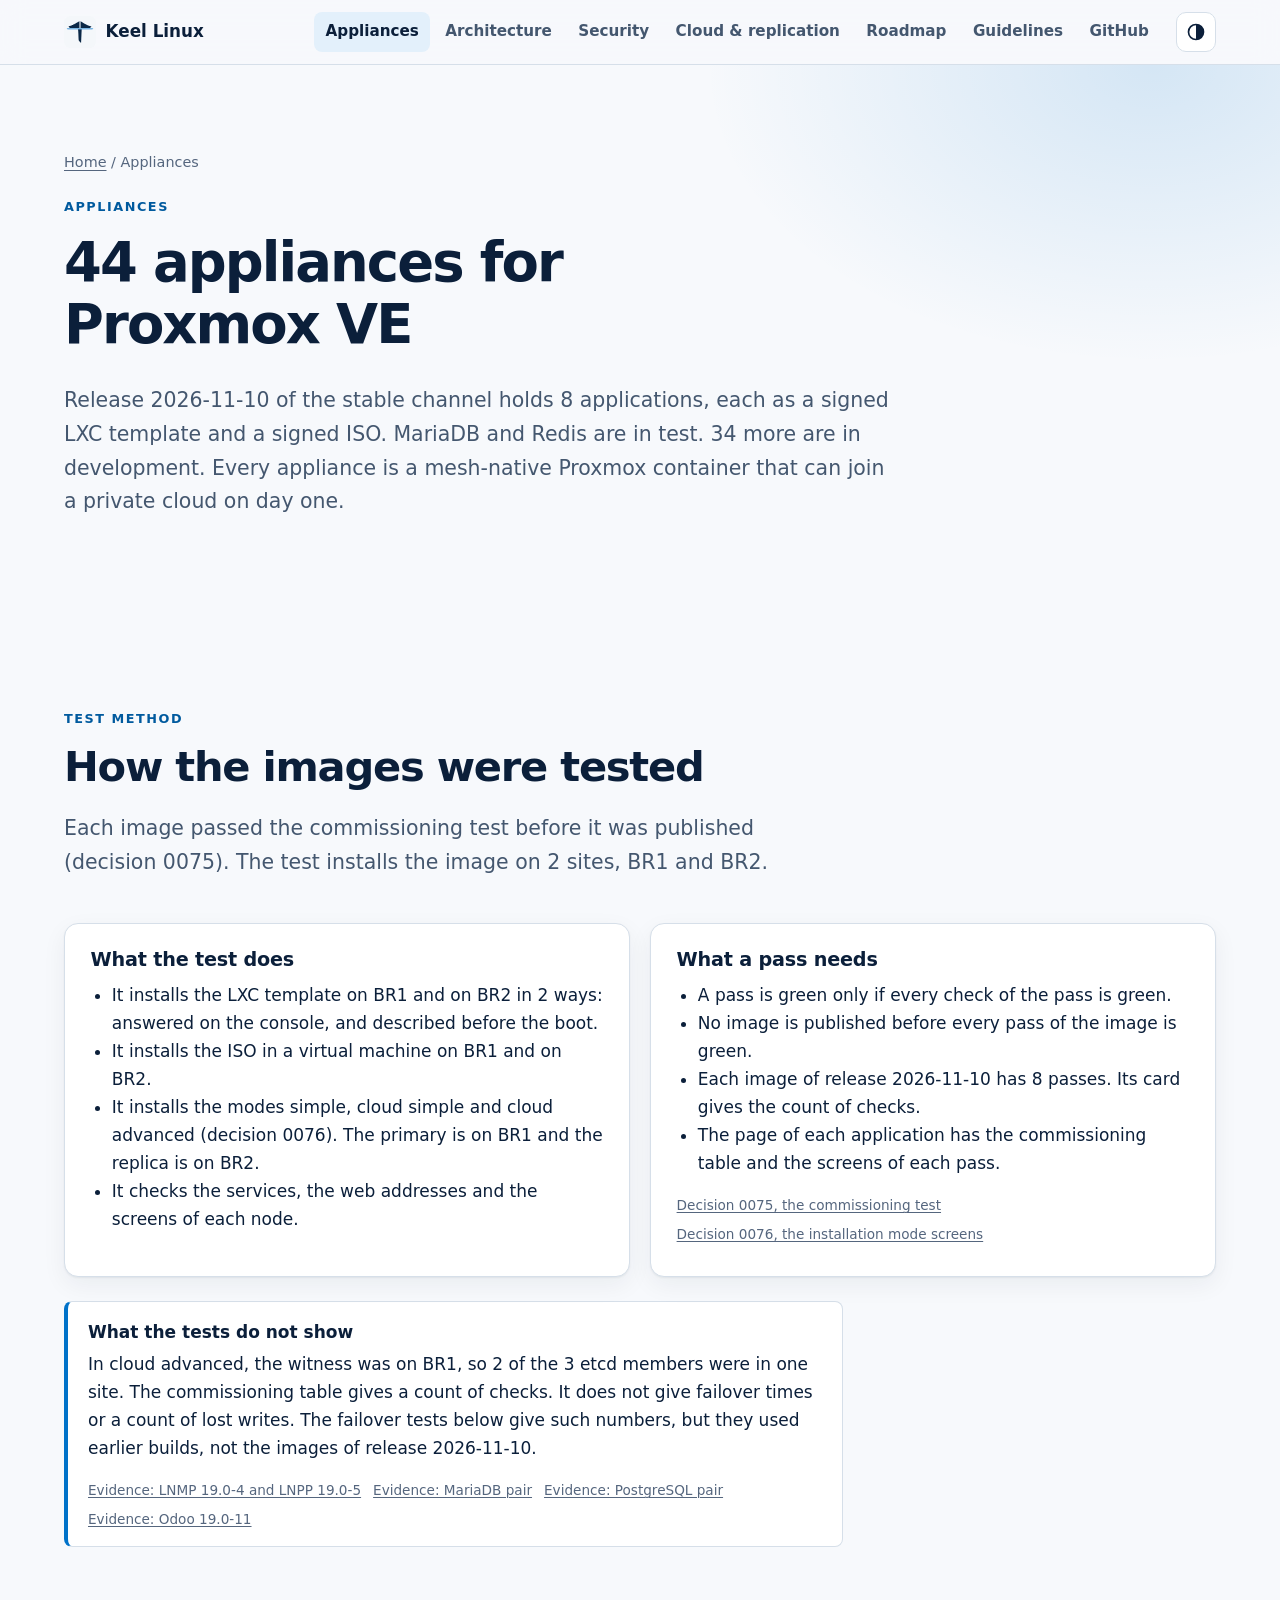
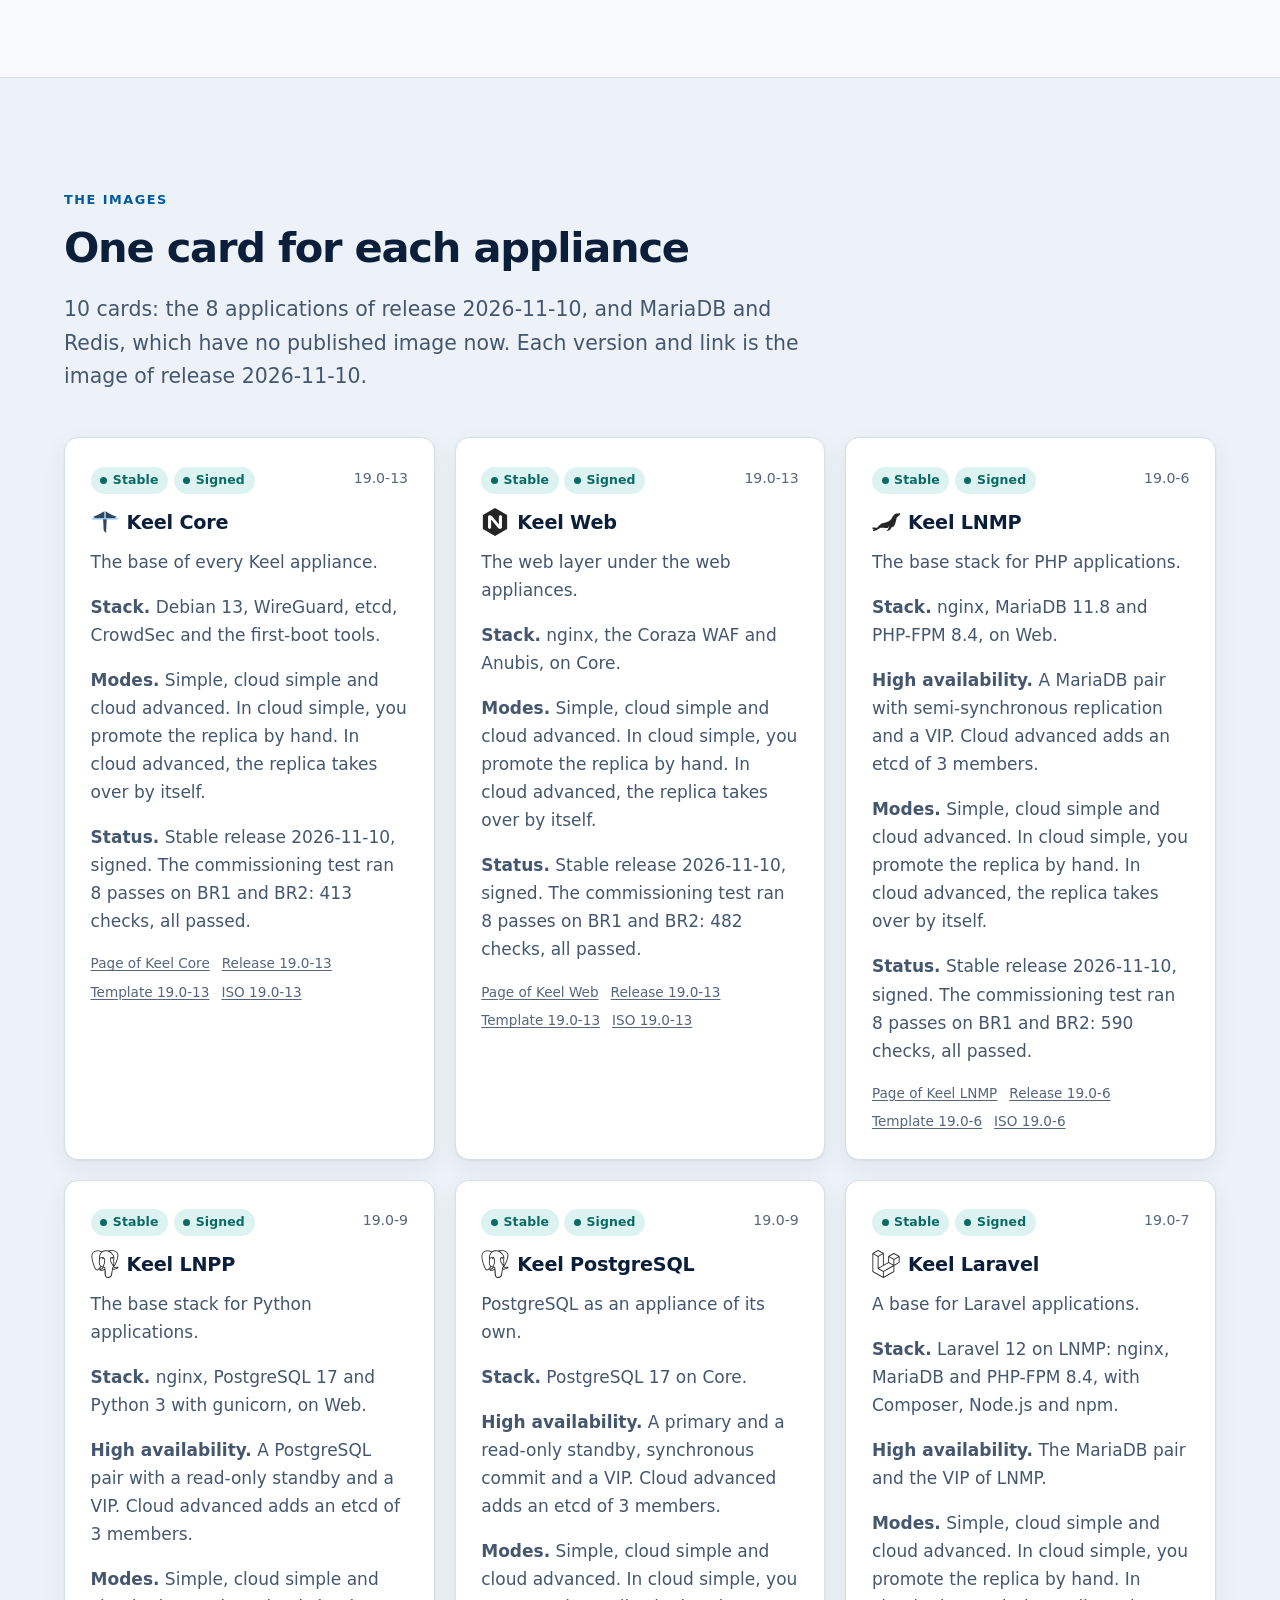
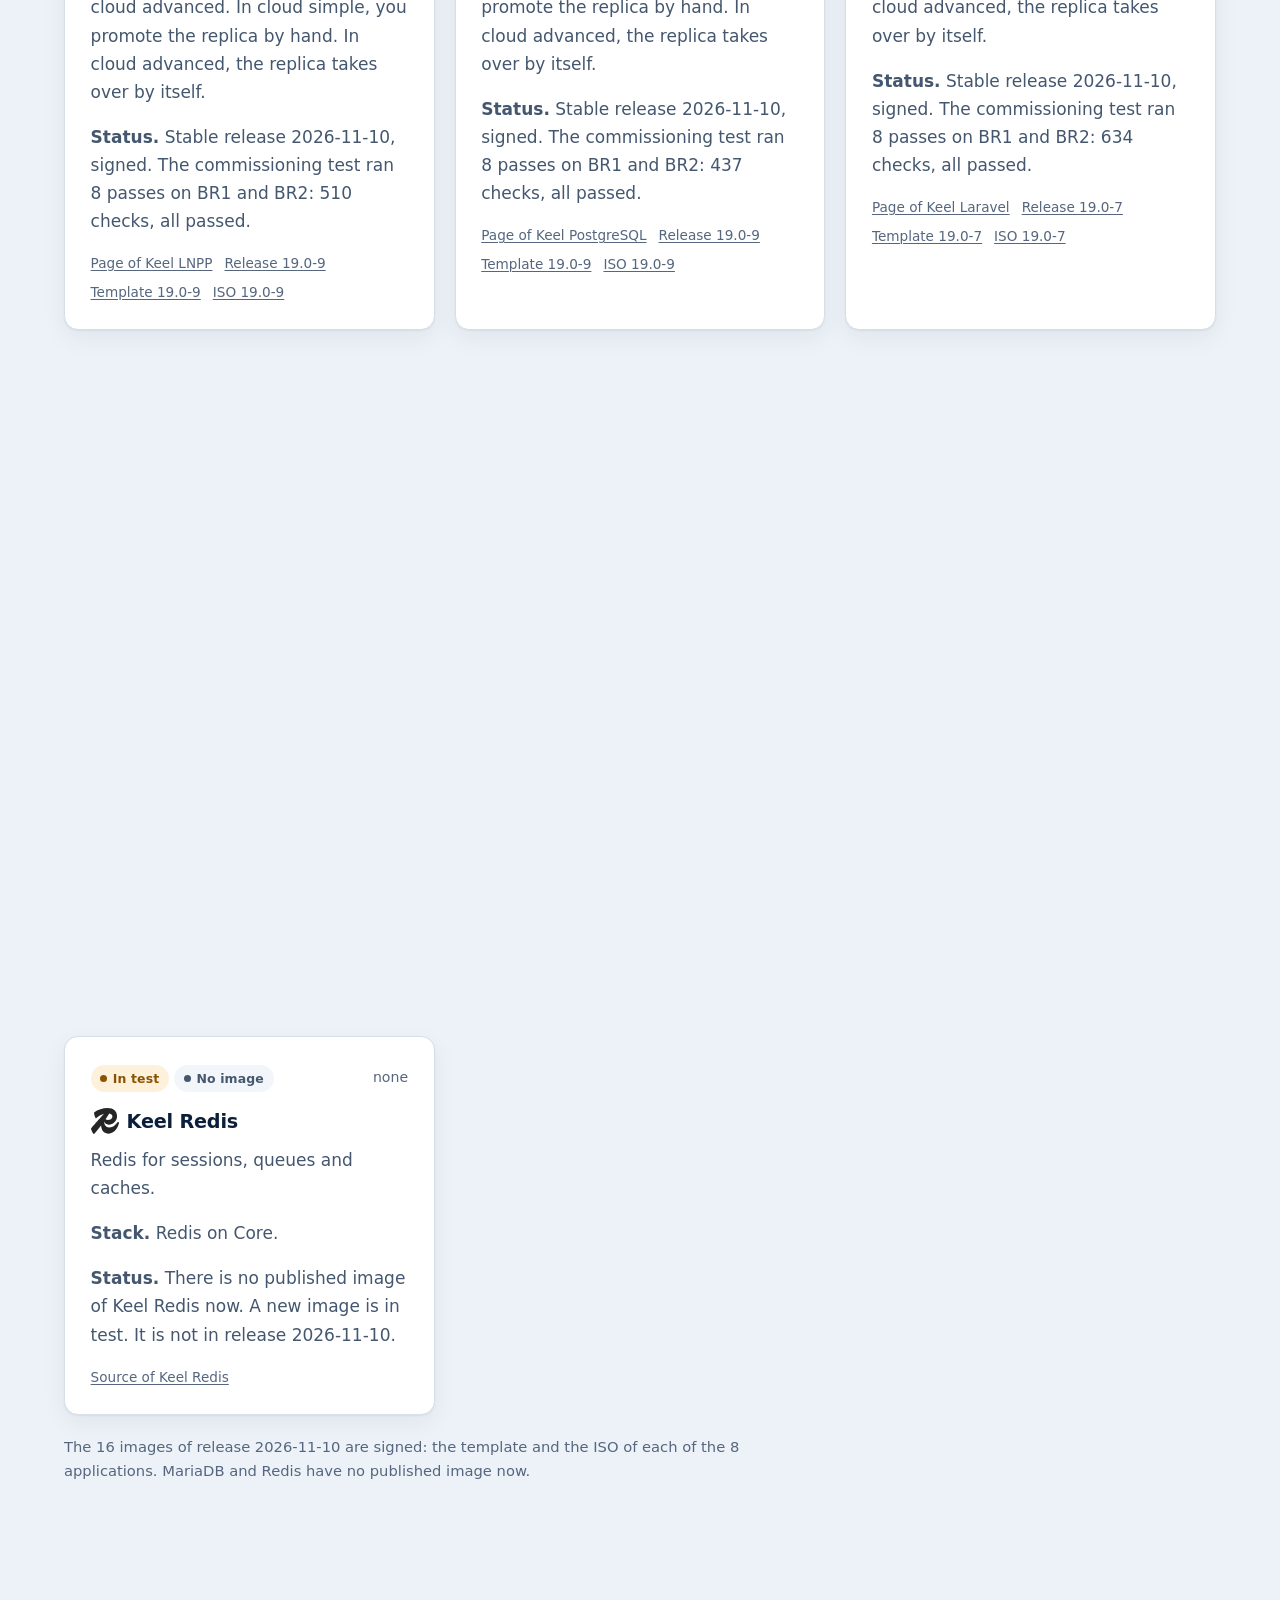
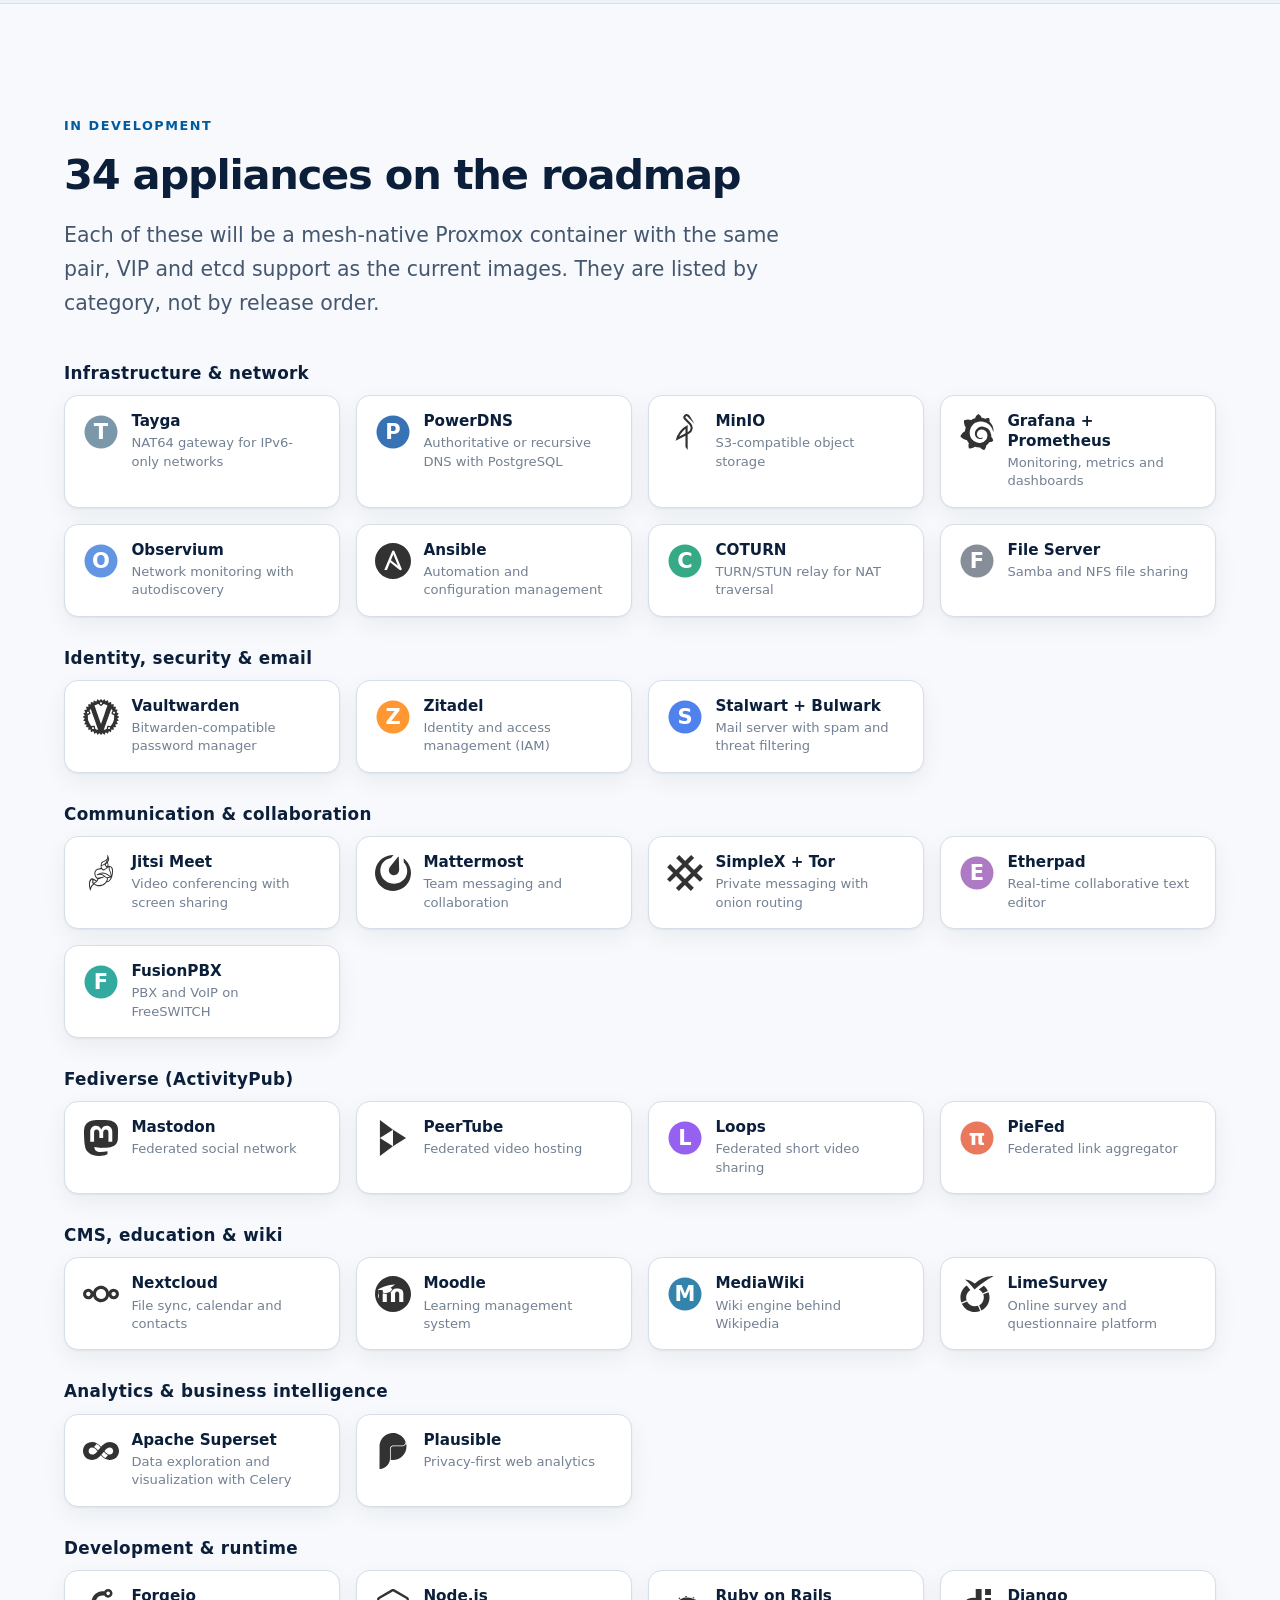
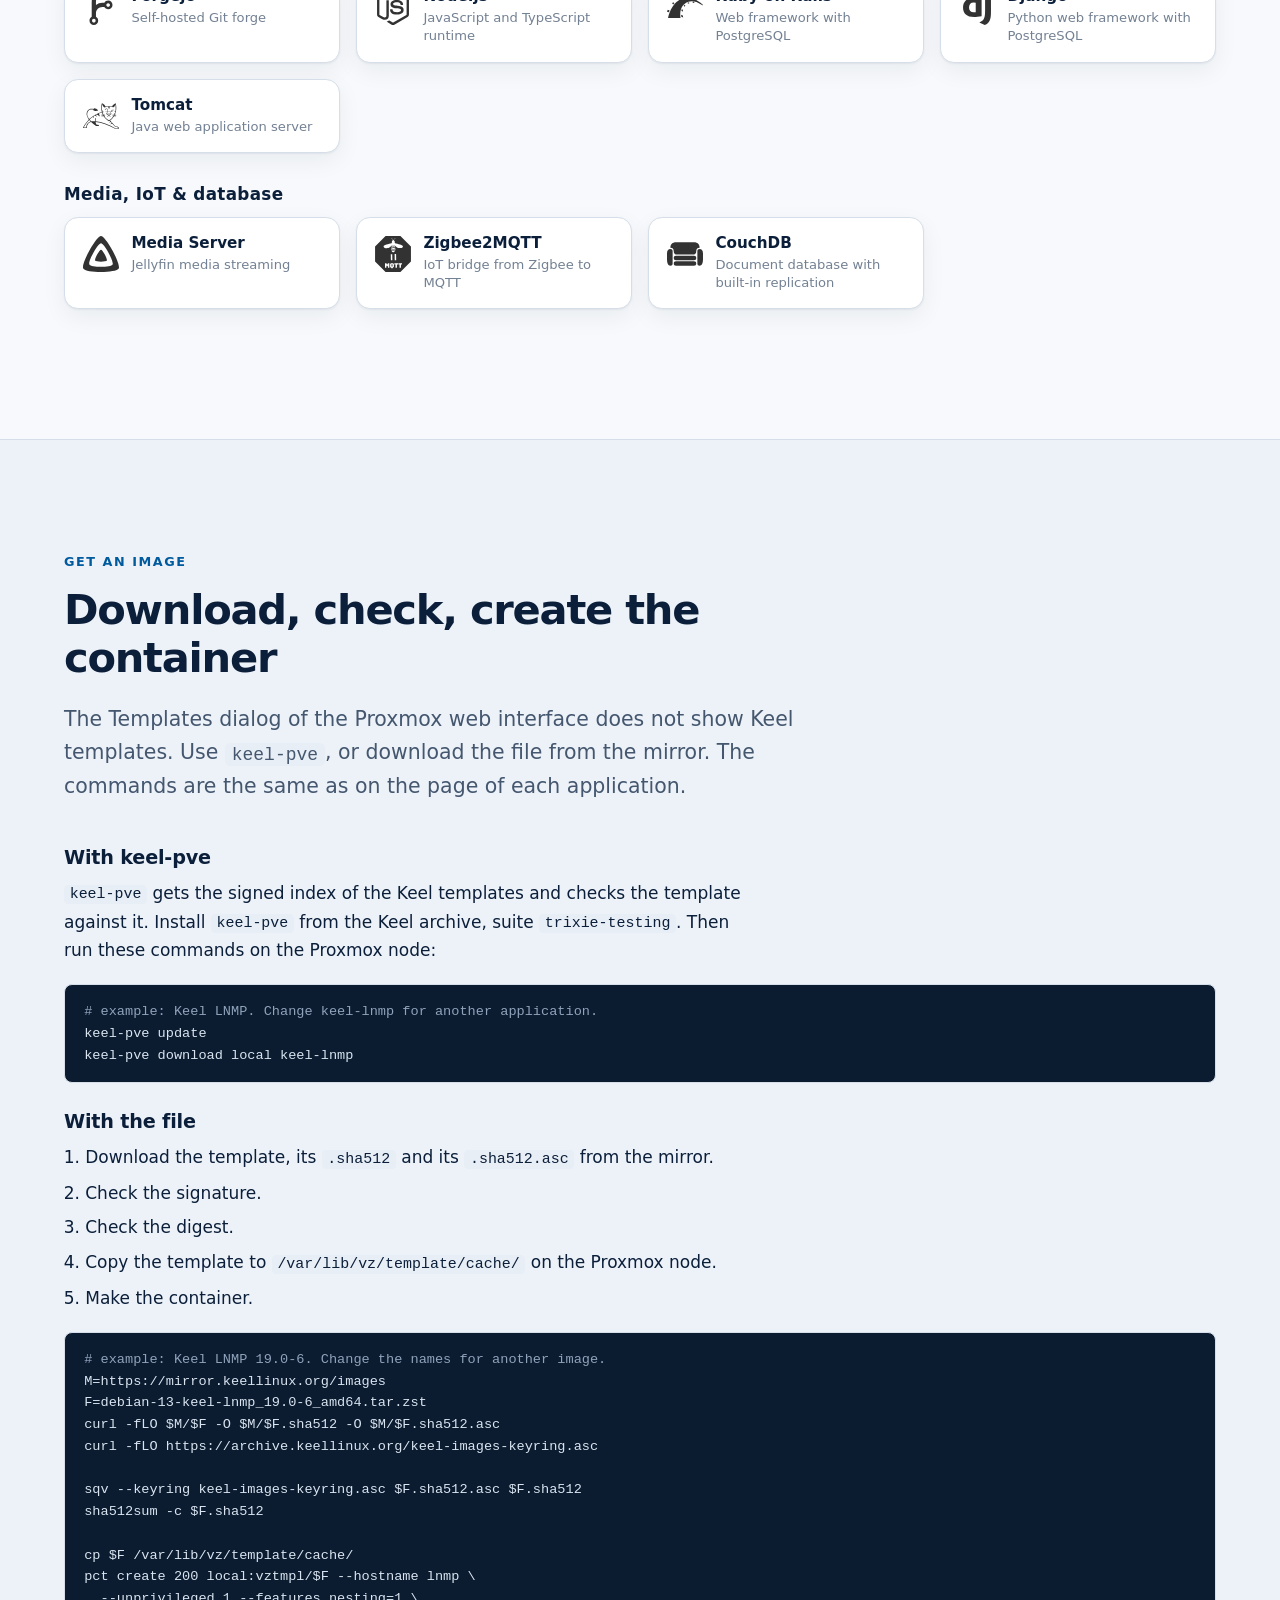
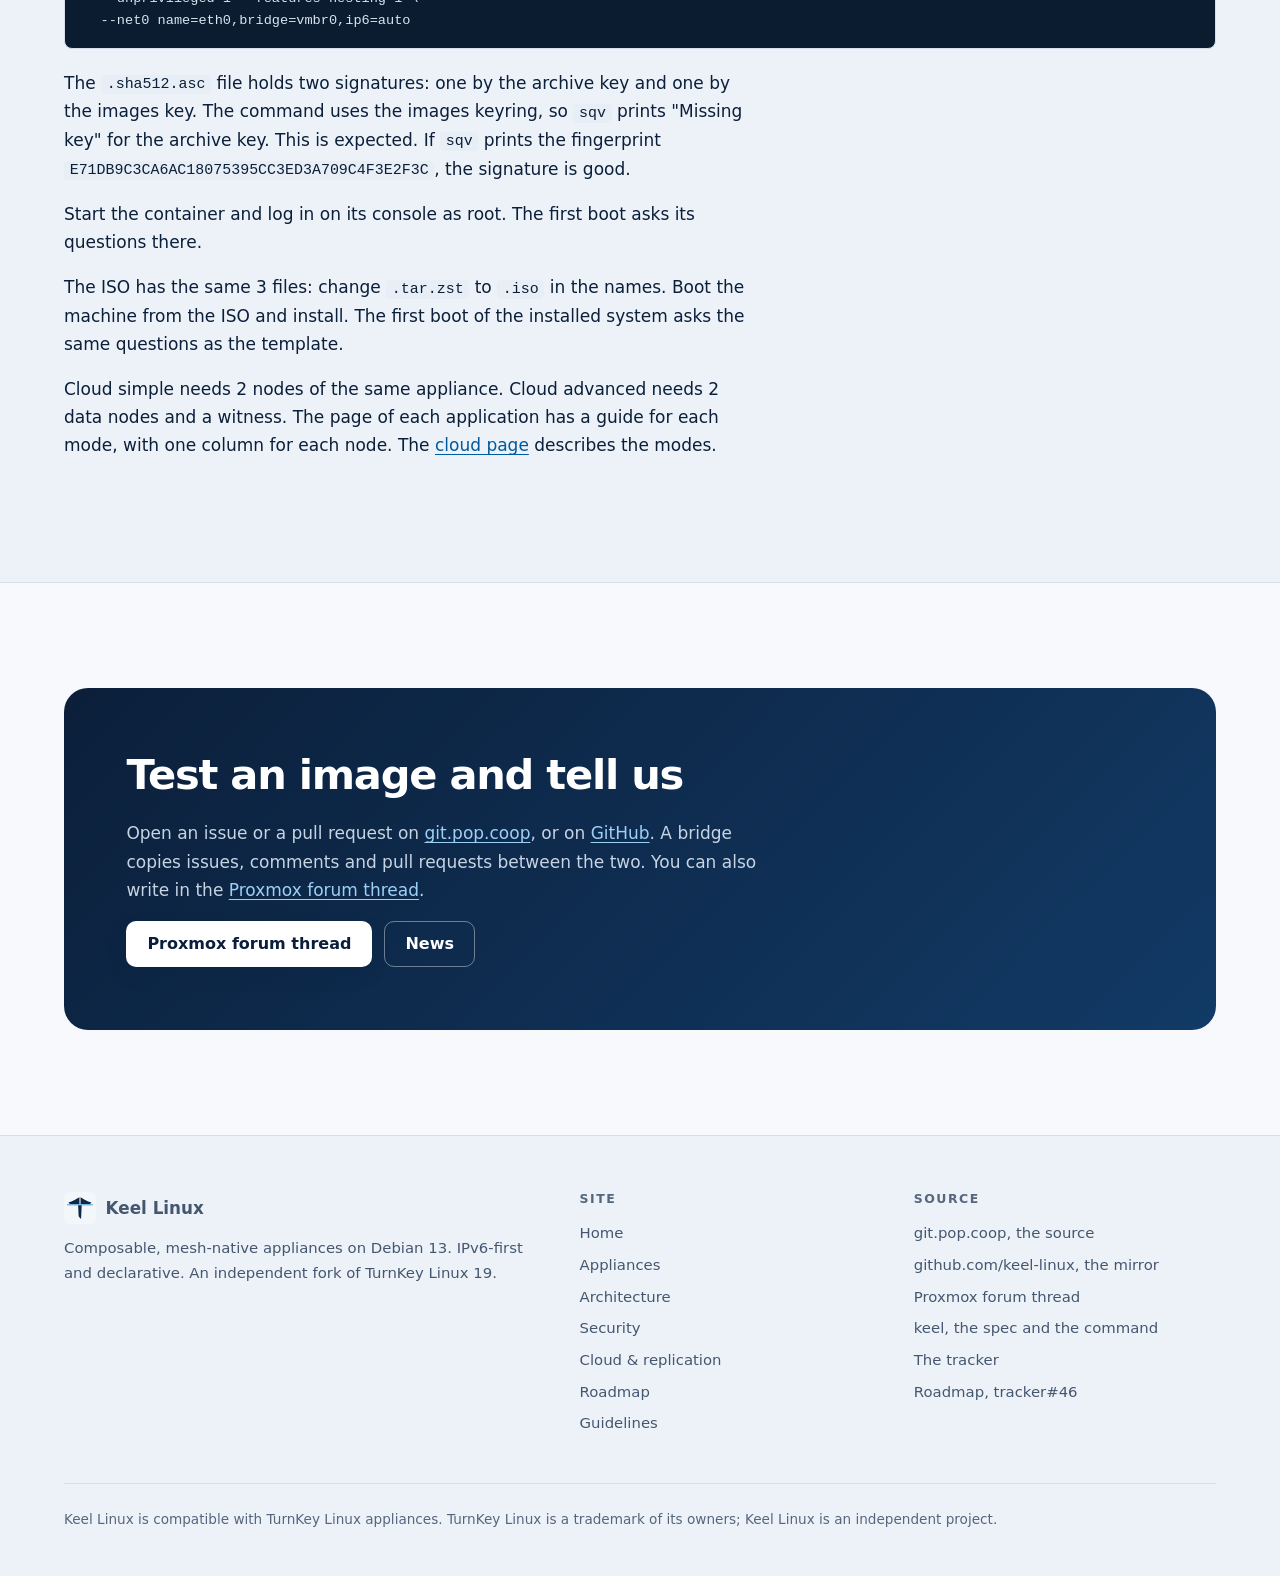
==== commit cc53c5f5: "docs: the site says what release 2026-11-10 published Release 2026-11-10 of the stable channel holds" ====
--- a/appliances.html
+++ b/appliances.html
@@ -4,7 +4,7 @@
   <meta charset="utf-8">
   <meta name="viewport" content="width=device-width, initial-scale=1">
   <title>Appliances, Keel Linux</title>
-  <meta name="description" content="Keel Linux appliances for Proxmox VE: nine images in testing and 26 more in development. Mesh-native, replicated across sites, upgraded with apt.">
+  <meta name="description" content="Keel Linux appliances for Proxmox VE: 8 applications in the signed stable release 2026-11-10, 2 in test and 34 more in development. Mesh-native, replicated across sites, upgraded with apt.">
   <link rel="canonical" href="https://keellinux.org/appliances.html">
   <meta name="color-scheme" content="light dark">
   <meta name="theme-color" media="(prefers-color-scheme: light)" content="#F7F9FC">
@@ -15,13 +15,13 @@
   <meta property="og:type" content="website">
   <meta property="og:site_name" content="Keel Linux">
   <meta property="og:url" content="https://keellinux.org/appliances.html">
-  <meta property="og:title" content="Keel Linux: 35 appliances for Proxmox VE">
-  <meta property="og:description" content="Nine images in testing, 26 more in development. Mesh-native, replicated across sites, upgraded with apt.">
+  <meta property="og:title" content="Keel Linux: 44 appliances for Proxmox VE">
+  <meta property="og:description" content="8 applications in the signed stable release 2026-11-10, 2 in test, 34 more in development. Mesh-native, replicated across sites, upgraded with apt.">
   <meta property="og:image" content="https://keellinux.org/assets/keel-social.png">
   <meta property="og:image:alt" content="The Keel Linux mark">
   <meta name="twitter:card" content="summary_large_image">
-  <meta name="twitter:title" content="Keel Linux: 35 appliances for Proxmox VE">
-  <meta name="twitter:description" content="Nine images in testing, 26 more in development. Mesh-native, replicated across sites, upgraded with apt.">
+  <meta name="twitter:title" content="Keel Linux: 44 appliances for Proxmox VE">
+  <meta name="twitter:description" content="8 applications in the signed stable release 2026-11-10, 2 in test, 34 more in development. Mesh-native, replicated across sites, upgraded with apt.">
   <meta name="twitter:image" content="https://keellinux.org/assets/keel-social.png">
   <link rel="stylesheet" href="style.css?v=2026093001">
   <style>
@@ -94,8 +94,8 @@
       <div class="wrap">
         <p class="crumbs"><a href="index.html">Home</a> / Appliances</p>
         <span class="eyebrow">Appliances</span>
-        <h1 id="page-title">35 appliances for Proxmox VE</h1>
-        <p class="lead">Nine images are in testing. 26 more are in development. Every appliance is a mesh-native Proxmox container that can join a private cloud on day one.</p>
+        <h1 id="page-title">44 appliances for Proxmox VE</h1>
+        <p class="lead">Release 2026-11-10 of the stable channel holds 8 applications, each as a signed LXC template and a signed ISO. MariaDB and Redis are in test. 34 more are in development. Every appliance is a mesh-native Proxmox container that can join a private cloud on day one.</p>
       </div>
     </section>
 
@@ -104,32 +104,33 @@
         <div class="section-head" data-reveal>
           <span class="eyebrow">Test method</span>
           <h2 id="how-tested-title">How the images were tested</h2>
-          <p class="lead">The full test uses 3 containers on real Proxmox nodes: 2 in one site and 1 in another. The database pair sits across the 2 sites.</p>
+          <p class="lead">Each image passed the commissioning test before it was published (decision 0075). The test installs the image on 2 sites, BR1 and BR2.</p>
         </div>
         <div class="grid grid-2">
           <div class="card" data-reveal>
             <h3 style="margin-top:0">What the test does</h3>
             <ul>
-              <li>It forms a mesh and an etcd of 3 members.</li>
-              <li>It writes to the VIP while a fault happens: a network cut of the primary, or a stop of the holder.</li>
-              <li>It runs once at base and once with netem: 250 ms delay, 25 ms jitter and 1.5 % loss.</li>
-              <li>It counts every acknowledged write and looks for each one on the new primary.</li>
-              <li>It checks that the old primary comes back read-only and does not take writes.</li>
+              <li>It installs the LXC template on BR1 and on BR2 in 2 ways: answered on the console, and described before the boot.</li>
+              <li>It installs the ISO in a virtual machine on BR1 and on BR2.</li>
+              <li>It installs the modes simple, cloud simple and cloud advanced (decision 0076). The primary is on BR1 and the replica is on BR2.</li>
+              <li>It checks the services, the web addresses and the screens of each node.</li>
             </ul>
           </div>
           <div class="card" data-reveal data-reveal-delay="1">
-            <h3 style="margin-top:0">What the numbers say</h3>
+            <h3 style="margin-top:0">What a pass needs</h3>
             <ul>
-              <li>The VIP moved to the other node 17 to 22 s after the fault.</li>
-              <li>The first write was acknowledged 0.3 to 2.7 s after the VIP moved.</li>
-              <li>No acknowledged write was lost in any run listed on this page.</li>
-              <li>These runs are not a proof. They are evidence from a small number of runs.</li>
+              <li>A pass is green only if every check of the pass is green.</li>
+              <li>No image is published before every pass of the image is green.</li>
+              <li>Each image of release 2026-11-10 has 8 passes. Its card gives the count of checks.</li>
+              <li>The page of each application has the commissioning table and the screens of each pass.</li>
             </ul>
+            <p class="refs"><a href="https://git.pop.coop/Keel-Linux/handbook/src/branch/main/docs/decisions/0075-commissioning-test.md">Decision 0075, the commissioning test</a><a href="https://git.pop.coop/Keel-Linux/handbook/src/branch/main/docs/decisions/0076-installation-mode-screens.md">Decision 0076, the installation mode screens</a></p>
           </div>
         </div>
         <div class="callout" data-reveal>
           <strong>What the tests do not show</strong>
-          <p>No test cut a whole site. Two of the 3 etcd members sat in the first site, because the third site was offline. The tests cut or stopped one database node. Redis has no failover test. The base images, Core, Web, PostgreSQL and Redis, have no netem run on their current build.</p>
+          <p>In cloud advanced, the witness was on BR1, so 2 of the 3 etcd members were in one site. The commissioning table gives a count of checks. It does not give failover times or a count of lost writes. The failover tests below give such numbers, but they used earlier builds, not the images of release 2026-11-10.</p>
+          <p class="refs"><a href="https://git.pop.coop/Keel-Linux/handbook/src/branch/main/docs/evidence/2026-10-17-lnmp-19.0-4-cross-site.md">Evidence: LNMP 19.0-4 and LNPP 19.0-5</a><a href="https://git.pop.coop/Keel-Linux/handbook/src/branch/main/docs/evidence/2026-10-08-mariadb-pair-real.md">Evidence: MariaDB pair</a><a href="https://git.pop.coop/Keel-Linux/handbook/src/branch/main/docs/evidence/2026-10-14-postgresql-pair-real.md">Evidence: PostgreSQL pair</a><a href="https://git.pop.coop/Keel-Linux/handbook/src/branch/main/docs/evidence/2026-10-19-odoo-19.0-11-keel-0.23.49.md">Evidence: Odoo 19.0-11</a></p>
         </div>
       </div>
     </section>
@@ -139,121 +140,135 @@
         <div class="section-head" data-reveal>
           <span class="eyebrow">The images</span>
           <h2 id="list-title">One card for each appliance</h2>
-          <p class="lead">Each version and link is the newest image on 4 November 2026. The badge says if the image has a signature file.</p>
+          <p class="lead">10 cards: the 8 applications of release 2026-11-10, and MariaDB and Redis, which have no published image now. Each version and link is the image of release 2026-11-10.</p>
         </div>
         <ul class="grid grid-3">
           <li class="card" id="core" data-reveal>
             <div class="card-top">
-              <span><span class="badge badge-partial">Testing</span> <span class="badge badge-goal">Not signed</span></span>
-              <span class="hint" style="margin:0">19.0-10</span>
+              <span><span class="badge badge-live">Stable</span> <span class="badge badge-live">Signed</span></span>
+              <span class="hint" style="margin:0">19.0-13</span>
             </div>
             <h3><img class="app-logo" src="assets/keel-mark.svg" alt="">Keel Core</h3>
             <p>The base of every Keel appliance.</p>
-            <p><strong>Stack.</strong> Debian 13, WireGuard, etcd, CrowdSec and the first-boot tools. CrowdSec is installed and off.</p>
-            <p><strong>High availability.</strong> Carries the mesh and the etcd member. A Core CT served as the etcd witness of a PostgreSQL pair.</p>
-            <p><strong>Status.</strong> Boots and joins a mesh. No test on this build covers a database failover.</p>
-            <p class="refs"><a href="https://keellinux.org/apps/core/">Page of Keel Core</a><a href="https://git.pop.coop/Keel-Linux/keel-core/releases/tag/testing-19.0-10-step12-20261012">Pre-release 19.0-10</a><a href="https://git.pop.coop/Keel-Linux/handbook/src/branch/main/docs/evidence/2026-10-15-br3-thin-etcd-witness.md">Evidence: etcd witness on Core 19.0-10</a></p>
+            <p><strong>Stack.</strong> Debian 13, WireGuard, etcd, CrowdSec and the first-boot tools.</p>
+            <p><strong>Modes.</strong> Simple, cloud simple and cloud advanced. In cloud simple, you promote the replica by hand. In cloud advanced, the replica takes over by itself.</p>
+            <p><strong>Status.</strong> Stable release 2026-11-10, signed. The commissioning test ran 8 passes on BR1 and BR2: 413 checks, all passed.</p>
+            <p class="refs"><a href="https://keellinux.org/apps/core/">Page of Keel Core</a><a href="https://git.pop.coop/Keel-Linux/keel-core/releases/tag/19.0-13">Release 19.0-13</a><a href="https://mirror.keellinux.org/images/debian-13-keel-core_19.0-13_amd64.tar.zst">Template 19.0-13</a><a href="https://mirror.keellinux.org/images/debian-13-keel-core_19.0-13_amd64.iso">ISO 19.0-13</a></p>
           </li>
           <li class="card" id="web" data-reveal data-reveal-delay="1">
             <div class="card-top">
-              <span><span class="badge badge-partial">Testing</span> <span class="badge badge-goal">Not signed</span></span>
-              <span class="hint" style="margin:0">19.0-5</span>
+              <span><span class="badge badge-live">Stable</span> <span class="badge badge-live">Signed</span></span>
+              <span class="hint" style="margin:0">19.0-13</span>
             </div>
             <h3><img class="app-logo" src="assets/logos/nginx.svg" alt="">Keel Web</h3>
             <p>The web layer under the web appliances.</p>
             <p><strong>Stack.</strong> nginx, the Coraza WAF and Anubis, on Core.</p>
-            <p><strong>High availability.</strong> None of its own. The VIP and the pair come from the layers above it.</p>
-            <p><strong>Status.</strong> Boots. The tests of LNMP, LNPP, WordPress and Odoo run on later Web builds.</p>
-            <p class="refs"><a href="https://keellinux.org/apps/web/">Page of Keel Web</a><a href="https://git.pop.coop/Keel-Linux/keel-web/releases/tag/testing-19.0-5-step12-20261012">Pre-release 19.0-5</a></p>
+            <p><strong>Modes.</strong> Simple, cloud simple and cloud advanced. In cloud simple, you promote the replica by hand. In cloud advanced, the replica takes over by itself.</p>
+            <p><strong>Status.</strong> Stable release 2026-11-10, signed. The commissioning test ran 8 passes on BR1 and BR2: 482 checks, all passed.</p>
+            <p class="refs"><a href="https://keellinux.org/apps/web/">Page of Keel Web</a><a href="https://git.pop.coop/Keel-Linux/keel-web/releases/tag/19.0-13">Release 19.0-13</a><a href="https://mirror.keellinux.org/images/debian-13-keel-web_19.0-13_amd64.tar.zst">Template 19.0-13</a><a href="https://mirror.keellinux.org/images/debian-13-keel-web_19.0-13_amd64.iso">ISO 19.0-13</a></p>
           </li>
           <li class="card" id="lnmp" data-reveal data-reveal-delay="2">
             <div class="card-top">
-              <span><span class="badge badge-partial">Testing</span> <span class="badge badge-live">Signed</span></span>
-              <span class="hint" style="margin:0">19.0-4</span>
+              <span><span class="badge badge-live">Stable</span> <span class="badge badge-live">Signed</span></span>
+              <span class="hint" style="margin:0">19.0-6</span>
             </div>
             <h3><img class="app-logo" src="assets/logos/mariadb.svg" alt="">Keel LNMP</h3>
             <p>The base stack for PHP applications.</p>
             <p><strong>Stack.</strong> nginx, MariaDB 11.8 and PHP-FPM 8.4, on Web.</p>
-            <p><strong>High availability.</strong> A MariaDB pair with semi-synchronous replication, a VIP, and an etcd of 3 members. The pair can sit in 2 sites.</p>
-            <p><strong>Status.</strong> Passed the full 2-site test, with and without netem. 0 of 14583 acknowledged writes lost.</p>
-            <p class="refs"><a href="https://keellinux.org/apps/lnmp/">Page of Keel LNMP</a><a href="https://git.pop.coop/Keel-Linux/keel-lnmp/releases/tag/testing-19.0-4-20261016">Pre-release 19.0-4</a><a href="https://git.pop.coop/Keel-Linux/handbook/src/branch/main/docs/evidence/2026-10-17-lnmp-19.0-4-cross-site.md">Evidence: LNMP 19.0-4 and LNPP 19.0-5</a></p>
+            <p><strong>High availability.</strong> A MariaDB pair with semi-synchronous replication and a VIP. Cloud advanced adds an etcd of 3 members.</p>
+            <p><strong>Modes.</strong> Simple, cloud simple and cloud advanced. In cloud simple, you promote the replica by hand. In cloud advanced, the replica takes over by itself.</p>
+            <p><strong>Status.</strong> Stable release 2026-11-10, signed. The commissioning test ran 8 passes on BR1 and BR2: 590 checks, all passed.</p>
+            <p class="refs"><a href="https://keellinux.org/apps/lnmp/">Page of Keel LNMP</a><a href="https://git.pop.coop/Keel-Linux/keel-lnmp/releases/tag/19.0-6">Release 19.0-6</a><a href="https://mirror.keellinux.org/images/debian-13-keel-lnmp_19.0-6_amd64.tar.zst">Template 19.0-6</a><a href="https://mirror.keellinux.org/images/debian-13-keel-lnmp_19.0-6_amd64.iso">ISO 19.0-6</a></p>
           </li>
           <li class="card" id="lnpp" data-reveal>
             <div class="card-top">
-              <span><span class="badge badge-partial">Testing</span> <span class="badge badge-live">Signed</span></span>
-              <span class="hint" style="margin:0">19.0-5</span>
+              <span><span class="badge badge-live">Stable</span> <span class="badge badge-live">Signed</span></span>
+              <span class="hint" style="margin:0">19.0-9</span>
             </div>
             <h3><img class="app-logo" src="assets/logos/postgresql.svg" alt="">Keel LNPP</h3>
             <p>The base stack for Python applications.</p>
             <p><strong>Stack.</strong> nginx, PostgreSQL 17 and Python 3 with gunicorn, on Web.</p>
-            <p><strong>High availability.</strong> A PostgreSQL pair with a read-only standby, a VIP, and an etcd of 3 members. The pair can sit in 2 sites.</p>
-            <p><strong>Status.</strong> Passed a shorter 2-site test: one cut and one stop, at base, with no netem. 0 of 1469 and 0 of 997 acknowledged writes lost.</p>
-            <p class="refs"><a href="https://keellinux.org/apps/lnpp/">Page of Keel LNPP</a><a href="https://git.pop.coop/Keel-Linux/keel-lnpp/releases/tag/testing-19.0-5-20261016">Pre-release 19.0-5</a><a href="https://git.pop.coop/Keel-Linux/handbook/src/branch/main/docs/evidence/2026-10-17-lnmp-19.0-4-cross-site.md">Evidence: LNMP 19.0-4 and LNPP 19.0-5</a></p>
-          </li>
-          <li class="card" id="mariadb" data-reveal data-reveal-delay="1">
-            <div class="card-top">
-              <span><span class="badge badge-partial">Testing</span> <span class="badge badge-live">Signed</span></span>
+            <p><strong>High availability.</strong> A PostgreSQL pair with a read-only standby and a VIP. Cloud advanced adds an etcd of 3 members.</p>
+            <p><strong>Modes.</strong> Simple, cloud simple and cloud advanced. In cloud simple, you promote the replica by hand. In cloud advanced, the replica takes over by itself.</p>
+            <p><strong>Status.</strong> Stable release 2026-11-10, signed. The commissioning test ran 8 passes on BR1 and BR2: 510 checks, all passed.</p>
+            <p class="refs"><a href="https://keellinux.org/apps/lnpp/">Page of Keel LNPP</a><a href="https://git.pop.coop/Keel-Linux/keel-lnpp/releases/tag/19.0-9">Release 19.0-9</a><a href="https://mirror.keellinux.org/images/debian-13-keel-lnpp_19.0-9_amd64.tar.zst">Template 19.0-9</a><a href="https://mirror.keellinux.org/images/debian-13-keel-lnpp_19.0-9_amd64.iso">ISO 19.0-9</a></p>
+          </li>
+          <li class="card" id="postgresql" data-reveal data-reveal-delay="1">
+            <div class="card-top">
+              <span><span class="badge badge-live">Stable</span> <span class="badge badge-live">Signed</span></span>
               <span class="hint" style="margin:0">19.0-9</span>
+            </div>
+            <h3><img class="app-logo" src="assets/logos/postgresql.svg" alt="">Keel PostgreSQL</h3>
+            <p>PostgreSQL as an appliance of its own.</p>
+            <p><strong>Stack.</strong> PostgreSQL 17 on Core.</p>
+            <p><strong>High availability.</strong> A primary and a read-only standby, synchronous commit and a VIP. Cloud advanced adds an etcd of 3 members.</p>
+            <p><strong>Modes.</strong> Simple, cloud simple and cloud advanced. In cloud simple, you promote the replica by hand. In cloud advanced, the replica takes over by itself.</p>
+            <p><strong>Status.</strong> Stable release 2026-11-10, signed. The commissioning test ran 8 passes on BR1 and BR2: 437 checks, all passed.</p>
+            <p class="refs"><a href="https://keellinux.org/apps/postgresql/">Page of Keel PostgreSQL</a><a href="https://git.pop.coop/Keel-Linux/keel-postgresql/releases/tag/19.0-9">Release 19.0-9</a><a href="https://mirror.keellinux.org/images/debian-13-keel-postgresql_19.0-9_amd64.tar.zst">Template 19.0-9</a><a href="https://mirror.keellinux.org/images/debian-13-keel-postgresql_19.0-9_amd64.iso">ISO 19.0-9</a></p>
+          </li>
+          <li class="card" id="laravel" data-reveal data-reveal-delay="2">
+            <div class="card-top">
+              <span><span class="badge badge-live">Stable</span> <span class="badge badge-live">Signed</span></span>
+              <span class="hint" style="margin:0">19.0-7</span>
+            </div>
+            <h3><img class="app-logo" src="assets/logos/laravel.svg" alt="">Keel Laravel</h3>
+            <p>A base for Laravel applications.</p>
+            <p><strong>Stack.</strong> Laravel 12 on LNMP: nginx, MariaDB and PHP-FPM 8.4, with Composer, Node.js and npm.</p>
+            <p><strong>High availability.</strong> The MariaDB pair and the VIP of LNMP.</p>
+            <p><strong>Modes.</strong> Simple, cloud simple and cloud advanced. In cloud simple, you promote the replica by hand. In cloud advanced, the replica takes over by itself.</p>
+            <p><strong>Status.</strong> Stable release 2026-11-10, signed. The commissioning test ran 8 passes on BR1 and BR2: 634 checks, all passed.</p>
+            <p class="refs"><a href="https://keellinux.org/apps/laravel/">Page of Keel Laravel</a><a href="https://git.pop.coop/Keel-Linux/keel-laravel/releases/tag/19.0-7">Release 19.0-7</a><a href="https://mirror.keellinux.org/images/debian-13-keel-laravel_19.0-7_amd64.tar.zst">Template 19.0-7</a><a href="https://mirror.keellinux.org/images/debian-13-keel-laravel_19.0-7_amd64.iso">ISO 19.0-7</a></p>
+          </li>
+          <li class="card" id="wordpress" data-reveal>
+            <div class="card-top">
+              <span><span class="badge badge-live">Stable</span> <span class="badge badge-live">Signed</span></span>
+              <span class="hint" style="margin:0">19.0-21</span>
+            </div>
+            <h3><img class="app-logo" src="assets/logos/wordpress.svg" alt="">Keel WordPress</h3>
+            <p>A WordPress site on a database pair.</p>
+            <p><strong>Stack.</strong> WordPress 7.1.4 on LNMP: nginx, MariaDB and PHP-FPM 8.4.</p>
+            <p><strong>High availability.</strong> The MariaDB pair and the VIP of LNMP.</p>
+            <p><strong>Modes.</strong> Simple, cloud simple and cloud advanced. In cloud simple, you promote the replica by hand. In cloud advanced, the replica takes over by itself.</p>
+            <p><strong>Status.</strong> Stable release 2026-11-10, signed. The commissioning test ran 8 passes on BR1 and BR2: 532 checks, all passed.</p>
+            <p class="refs"><a href="https://keellinux.org/apps/wordpress/">Page of Keel WordPress</a><a href="https://git.pop.coop/Keel-Linux/keel-wordpress/releases/tag/19.0-21">Release 19.0-21</a><a href="https://mirror.keellinux.org/images/debian-13-keel-wordpress_19.0-21_amd64.tar.zst">Template 19.0-21</a><a href="https://mirror.keellinux.org/images/debian-13-keel-wordpress_19.0-21_amd64.iso">ISO 19.0-21</a></p>
+          </li>
+          <li class="card" id="odoo" data-reveal data-reveal-delay="1">
+            <div class="card-top">
+              <span><span class="badge badge-live">Stable</span> <span class="badge badge-live">Signed</span></span>
+              <span class="hint" style="margin:0">19.0-18</span>
+            </div>
+            <h3><img class="app-logo" src="assets/logos/odoo.svg" alt="">Keel Odoo</h3>
+            <p>Odoo on a database pair.</p>
+            <p><strong>Stack.</strong> Odoo 18.0 Community on LNPP: nginx and PostgreSQL 17.</p>
+            <p><strong>High availability.</strong> The PostgreSQL pair and the VIP of LNPP.</p>
+            <p><strong>Modes.</strong> Simple, cloud simple and cloud advanced. In cloud simple, you promote the replica by hand. In cloud advanced, the replica takes over by itself.</p>
+            <p><strong>Status.</strong> Stable release 2026-11-10, signed. The commissioning test ran 8 passes on BR1 and BR2: 595 checks, all passed.</p>
+            <p class="refs"><a href="https://keellinux.org/apps/odoo/">Page of Keel Odoo</a><a href="https://git.pop.coop/Keel-Linux/keel-odoo/releases/tag/19.0-18">Release 19.0-18</a><a href="https://mirror.keellinux.org/images/debian-13-keel-odoo_19.0-18_amd64.tar.zst">Template 19.0-18</a><a href="https://mirror.keellinux.org/images/debian-13-keel-odoo_19.0-18_amd64.iso">ISO 19.0-18</a></p>
+          </li>
+          <li class="card" id="mariadb" data-reveal data-reveal-delay="2">
+            <div class="card-top">
+              <span><span class="badge badge-partial">In test</span> <span class="badge badge-goal">No image</span></span>
+              <span class="hint" style="margin:0">none</span>
             </div>
             <h3><img class="app-logo" src="assets/logos/mariadb.svg" alt="">Keel MariaDB</h3>
             <p>MariaDB as an appliance of its own.</p>
             <p><strong>Stack.</strong> MariaDB on Core.</p>
-            <p><strong>High availability.</strong> A primary and a read-only replica, semi-synchronous, with a VIP.</p>
-            <p><strong>Status.</strong> Passed the full 2-site pair test under netem (250 ms, 25 ms jitter, 1.5 % loss). VIP failover, GTID rejoin and semi-sync replication all work. keel 0.23.82 baked in.</p>
-            <p class="refs"><a href="https://mirror.keellinux.org/images/debian-13-keel-mariadb_19.0-9_amd64.tar.zst">Image 19.0-9</a><a href="https://git.pop.coop/Keel-Linux/keel-mariadb/releases/tag/testing-19.0-9-step12-20261012">Pre-release 19.0-9</a><a href="https://git.pop.coop/Keel-Linux/handbook/src/branch/main/docs/evidence/2026-10-08-mariadb-pair-real.md">Evidence: MariaDB pair</a></p>
-          </li>
-          <li class="card" id="postgresql" data-reveal data-reveal-delay="2">
-            <div class="card-top">
-              <span><span class="badge badge-partial">Testing</span> <span class="badge badge-goal">Not signed</span></span>
-              <span class="hint" style="margin:0">19.0-6</span>
-            </div>
-            <h3><img class="app-logo" src="assets/logos/postgresql.svg" alt="">Keel PostgreSQL</h3>
-            <p>PostgreSQL as an appliance of its own.</p>
-            <p><strong>Stack.</strong> PostgreSQL on Core.</p>
-            <p><strong>High availability.</strong> A primary and a read-only standby, synchronous commit, a VIP, and an etcd witness.</p>
-            <p><strong>Status.</strong> Passed a pair test on real nodes. That test has 250 ms in the CI run and 4 ms on the real nodes.</p>
-            <p class="refs"><a href="https://keellinux.org/apps/postgresql/">Page of Keel PostgreSQL</a><a href="https://git.pop.coop/Keel-Linux/keel-postgresql/releases/tag/testing-19.0-6-step12-20261012">Pre-release 19.0-6</a><a href="https://git.pop.coop/Keel-Linux/handbook/src/branch/main/docs/evidence/2026-10-14-postgresql-pair-real.md">Evidence: PostgreSQL pair</a><a href="https://git.pop.coop/Keel-Linux/handbook/src/branch/main/docs/evidence/2026-10-15-br3-thin-etcd-witness.md">Evidence: etcd witness on Core 19.0-10</a></p>
+            <p><strong>Status.</strong> There is no published image of Keel MariaDB now. A new image is in test. It is not in release 2026-11-10.</p>
+            <p class="refs"><a href="https://git.pop.coop/Keel-Linux/keel-mariadb">Source of Keel MariaDB</a></p>
           </li>
           <li class="card" id="redis" data-reveal>
             <div class="card-top">
-              <span><span class="badge badge-partial">Testing</span> <span class="badge badge-goal">Not signed</span></span>
-              <span class="hint" style="margin:0">19.0-9</span>
+              <span><span class="badge badge-partial">In test</span> <span class="badge badge-goal">No image</span></span>
+              <span class="hint" style="margin:0">none</span>
             </div>
             <h3><img class="app-logo" src="assets/logos/redis.svg" alt="">Keel Redis</h3>
             <p>Redis for sessions, queues and caches.</p>
             <p><strong>Stack.</strong> Redis on Core.</p>
-            <p><strong>High availability.</strong> None tested. No Redis failover claim is made.</p>
-            <p><strong>Status.</strong> Boots. It has no cross-site test.</p>
-            <p class="refs"><a href="https://git.pop.coop/Keel-Linux/keel-redis/releases/tag/testing-19.0-9-step12-20261012">Pre-release 19.0-9</a></p>
-          </li>
-          <li class="card" id="wordpress" data-reveal data-reveal-delay="1">
-            <div class="card-top">
-              <span><span class="badge badge-partial">Testing</span> <span class="badge badge-live">Signed</span></span>
-              <span class="hint" style="margin:0">19.0-6</span>
-            </div>
-            <h3><img class="app-logo" src="assets/logos/wordpress.svg" alt="">Keel WordPress</h3>
-            <p>A WordPress site that stays up when one database node fails.</p>
-            <p><strong>Stack.</strong> WordPress on nginx, PHP-FPM 8.4 and MariaDB 11.8, on LNMP, behind Coraza and Anubis. Uploads up to 64 MB.</p>
-            <p><strong>High availability.</strong> The MariaDB pair, the VIP and the etcd of LNMP.</p>
-            <p><strong>Status.</strong> Passed the 2-site pair test under netem (250 ms, 25 ms jitter, 1.5 % loss). VIP failover, GTID rejoin and semi-sync replication all work. keel 0.23.82 baked in.</p>
-            <p class="refs"><a href="https://keellinux.org/apps/wordpress/">Page of Keel WordPress</a><a href="https://mirror.keellinux.org/images/debian-13-keel-wordpress_19.0-6_amd64.tar.zst">Image 19.0-6</a><a href="https://git.pop.coop/Keel-Linux/handbook/src/branch/main/docs/evidence/2026-10-08-mariadb-pair-real.md">Evidence: MariaDB pair</a></p>
-          </li>
-          <li class="card" id="odoo" data-reveal data-reveal-delay="2">
-            <div class="card-top">
-              <span><span class="badge badge-partial">Testing</span> <span class="badge badge-live">Signed</span></span>
-              <span class="hint" style="margin:0">19.0-11</span>
-            </div>
-            <h3><img class="app-logo" src="assets/logos/odoo.svg" alt="">Keel Odoo</h3>
-            <p>Odoo with a database that fails over between sites.</p>
-            <p><strong>Stack.</strong> Odoo 18.0 Community on nginx, PostgreSQL 17 and Python 3.13, on LNPP. The websocket works behind Anubis.</p>
-            <p><strong>High availability.</strong> The PostgreSQL pair, the VIP and the etcd of LNPP.</p>
-            <p><strong>Status.</strong> 19.0-11 passed one cut at base: 0 of 1384 database writes and 0 of 524 Odoo writes lost. The netem run is on 19.0-10: 0 of 1016 and 0 of 417 lost.</p>
-            <p class="refs"><a href="https://keellinux.org/apps/odoo/">Page of Keel Odoo</a><a href="https://git.pop.coop/Keel-Linux/keel-odoo/releases/tag/testing-19.0-11-20261019">Pre-release 19.0-11</a><a href="https://git.pop.coop/Keel-Linux/handbook/src/branch/main/docs/evidence/2026-10-19-odoo-19.0-11-keel-0.23.49.md">Evidence: Odoo 19.0-11</a><a href="https://git.pop.coop/Keel-Linux/handbook/src/branch/main/docs/evidence/2026-10-19-odoo-19.0-10-keel-0.23.48.md">Evidence: Odoo 19.0-10, with netem</a></p>
-          </li>
-
-        </ul>
-        <p class="compose-note">Keel Laravel has no card here yet. Its page is <a href="https://keellinux.org/apps/laravel/">Keel Laravel</a>.</p>
-        <p class="compose-note">The images of LNMP, LNPP, MariaDB, WordPress and Odoo are signed. The newest Core, Web, PostgreSQL and Redis images are not. The release page of each one says so.</p>
+            <p><strong>Status.</strong> There is no published image of Keel Redis now. A new image is in test. It is not in release 2026-11-10.</p>
+            <p class="refs"><a href="https://git.pop.coop/Keel-Linux/keel-redis">Source of Keel Redis</a></p>
+          </li>
+        </ul>
+        <p class="compose-note">The 16 images of release 2026-11-10 are signed: the template and the ISO of each of the 8 applications. MariaDB and Redis have no published image now.</p>
       </div>
     </section>
 
@@ -261,7 +276,7 @@
       <div class="wrap">
         <div class="section-head" data-reveal>
           <span class="eyebrow">In development</span>
-          <h2 id="roadmap-title">26 appliances on the roadmap</h2>
+          <h2 id="roadmap-title">34 appliances on the roadmap</h2>
           <p class="lead">Each of these will be a mesh-native Proxmox container with the same pair, VIP and etcd support as the current images. They are listed by category, not by release order.</p>
         </div>
 
@@ -398,10 +413,6 @@
           <li class="card card-compact" data-reveal>
             <img class="cc-icon" src="assets/logos/forgejo.svg" alt="">
             <div class="cc-text"><h4>Forgejo</h4><p>Self-hosted Git forge</p></div>
-          </li>
-          <li class="card card-compact" data-reveal>
-            <img class="cc-icon" src="assets/logos/laravel.svg" alt="">
-            <div class="cc-text"><h4>Laravel</h4><p>PHP application framework on LNMP</p></div>
           </li>
           <li class="card card-compact" data-reveal>
             <img class="cc-icon" src="assets/logos/nodedotjs.svg" alt="">
@@ -444,32 +455,39 @@
         <div class="section-head" data-reveal>
           <span class="eyebrow">Get an image</span>
           <h2 id="get-title">Download, check, create the container</h2>
-          <p class="lead">The Proxmox template list does not show Keel images yet. Download the file from the release page and copy it to the template storage of the node.</p>
+          <p class="lead">The Templates dialog of the Proxmox web interface does not show Keel templates. Use <code>keel-pve</code>, or download the file from the mirror. The commands are the same as on the page of each application.</p>
         </div>
         <div class="prose">
+          <h3>With keel-pve</h3>
+          <p><code>keel-pve</code> gets the signed index of the Keel templates and checks the template against it. Install <code>keel-pve</code> from the Keel archive, suite <code>trixie-testing</code>. Then run these commands on the Proxmox node:</p>
+          <pre class="code" tabindex="0" aria-label="Commands that download a Keel LNMP template with keel-pve"><span class="c"># example: Keel LNMP. Change keel-lnmp for another application.</span>
+keel-pve update
+keel-pve download local keel-lnmp</pre>
+          <h3>With the file</h3>
           <ol>
-            <li>Open the pre-release page of the appliance, from the card above.</li>
-            <li>Download the <code>.tar.zst</code>, the <code>.sha512</code> and the <code>.sha512.asc</code>. Signed images have all three.</li>
-            <li>Check the signature, then the digest.</li>
-            <li>Copy the <code>.tar.zst</code> to <code>/var/lib/vz/template/cache/</code> on the Proxmox node.</li>
-            <li>Create the container.</li>
+            <li>Download the template, its <code>.sha512</code> and its <code>.sha512.asc</code> from the mirror.</li>
+            <li>Check the signature.</li>
+            <li>Check the digest.</li>
+            <li>Copy the template to <code>/var/lib/vz/template/cache/</code> on the Proxmox node.</li>
+            <li>Make the container.</li>
           </ol>
-          <pre class="code" tabindex="0" aria-label="Commands that download and check an LNMP image, then create a container"><span class="c"># example: LNMP 19.0-4. Change the names for another image.</span>
-BASE=https://git.pop.coop/Keel-Linux/keel-lnmp/releases/download/testing-19.0-4-20261016
-F=debian-13-keel-lnmp_19.0-4_amd64.tar.zst
-curl -fLO $BASE/$F -O $BASE/$F.sha512 -O $BASE/$F.sha512.asc
+          <pre class="code" tabindex="0" aria-label="Commands that download and check a Keel LNMP template, then make a container"><span class="c"># example: Keel LNMP 19.0-6. Change the names for another image.</span>
+M=https://mirror.keellinux.org/images
+F=debian-13-keel-lnmp_19.0-6_amd64.tar.zst
+curl -fLO $M/$F -O $M/$F.sha512 -O $M/$F.sha512.asc
 curl -fLO https://archive.keellinux.org/keel-images-keyring.asc
 
 sqv --keyring keel-images-keyring.asc $F.sha512.asc $F.sha512
 sha512sum -c $F.sha512
 
 cp $F /var/lib/vz/template/cache/
-pct create 200 local:vztmpl/$F --hostname web1 \
+pct create 200 local:vztmpl/$F --hostname lnmp \
   --unprivileged 1 --features nesting=1 \
-  --net0 name=eth0,bridge=vmbr0,ip6=2001:db8:1::10/64,gw6=2001:db8:1::1</pre>
-          <p>The signature file holds two signatures: one by the main key and one by the images key. The command uses the images keyring, so <code>sqv</code> prints "Missing key" for the main key. This is expected. If <code>sqv</code> exits 0 and prints the fingerprint <code>E71DB9C3CA6AC18075395CC3ED3A709C4F3E2F3C</code>, the check passed.</p>
-          <p>An image with no <code>.sha512</code> file has no signature. Do not use it for anything that matters. Its release page says "NOT SIGNED".</p>
-          <p>A pair across sites needs 2 nodes of the same appliance and a third etcd member. The <a href="cloud.html#failover">cloud page</a> describes the modes. The evidence files list the commands that the tests used.</p>
+  --net0 name=eth0,bridge=vmbr0,ip6=auto</pre>
+          <p>The <code>.sha512.asc</code> file holds two signatures: one by the archive key and one by the images key. The command uses the images keyring, so <code>sqv</code> prints "Missing key" for the archive key. This is expected. If <code>sqv</code> prints the fingerprint <code>E71DB9C3CA6AC18075395CC3ED3A709C4F3E2F3C</code>, the signature is good.</p>
+          <p>Start the container and log in on its console as root. The first boot asks its questions there.</p>
+          <p>The ISO has the same 3 files: change <code>.tar.zst</code> to <code>.iso</code> in the names. Boot the machine from the ISO and install. The first boot of the installed system asks the same questions as the template.</p>
+          <p>Cloud simple needs 2 nodes of the same appliance. Cloud advanced needs 2 data nodes and a witness. The page of each application has a guide for each mode, with one column for each node. The <a href="cloud.html#failover">cloud page</a> describes the modes.</p>
         </div>
       </div>
     </section>
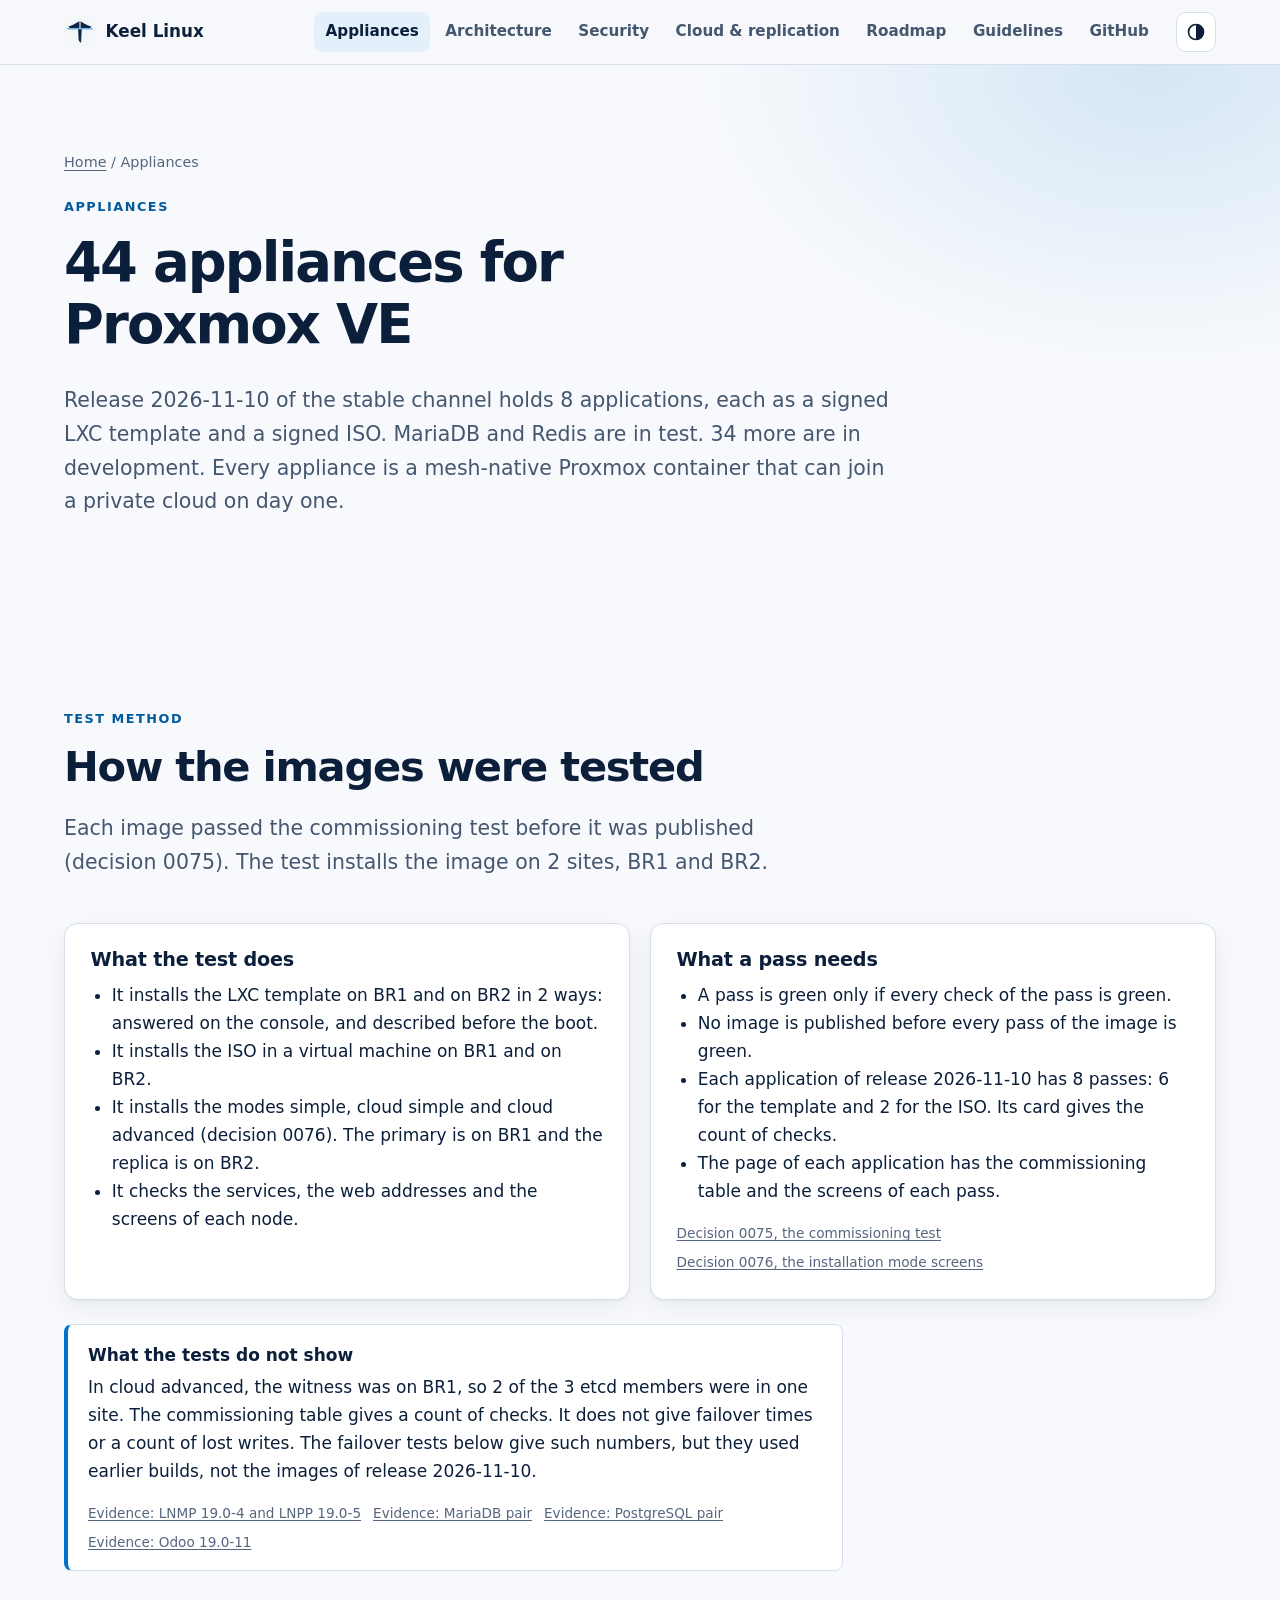
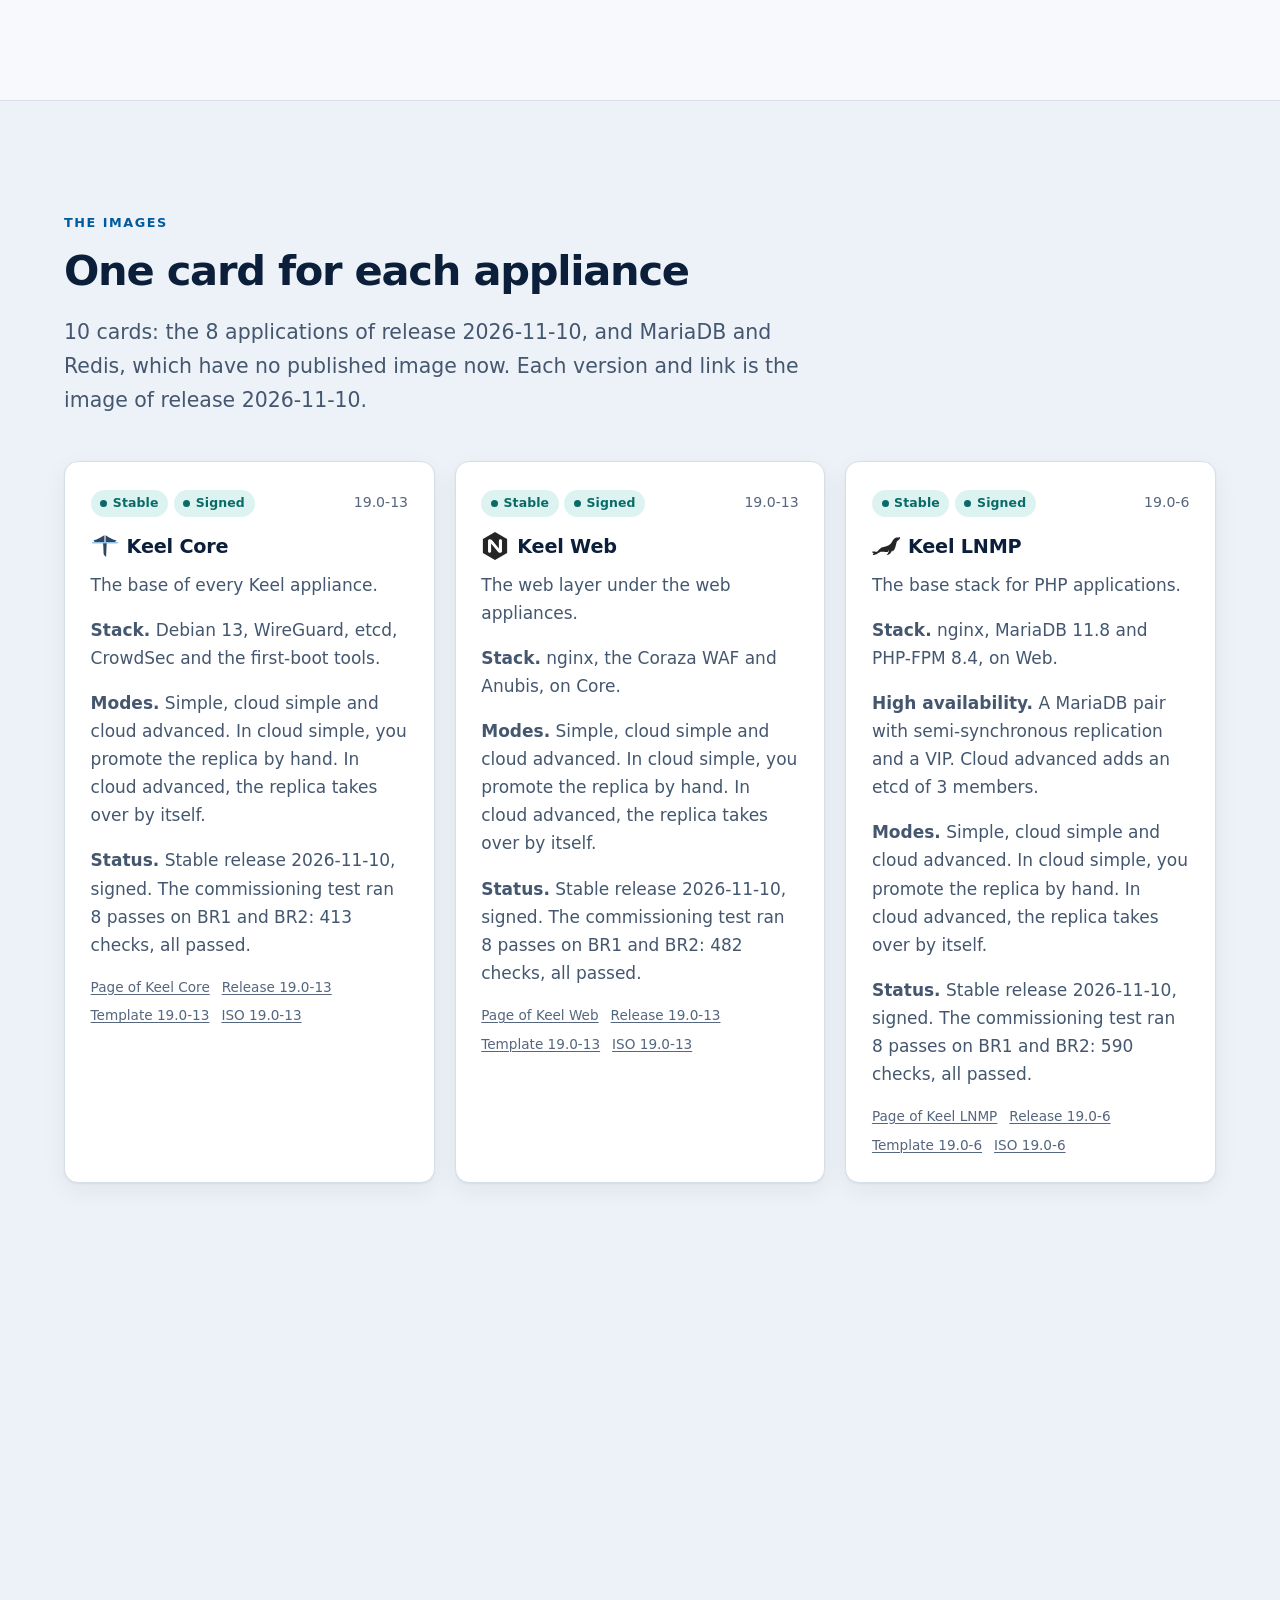
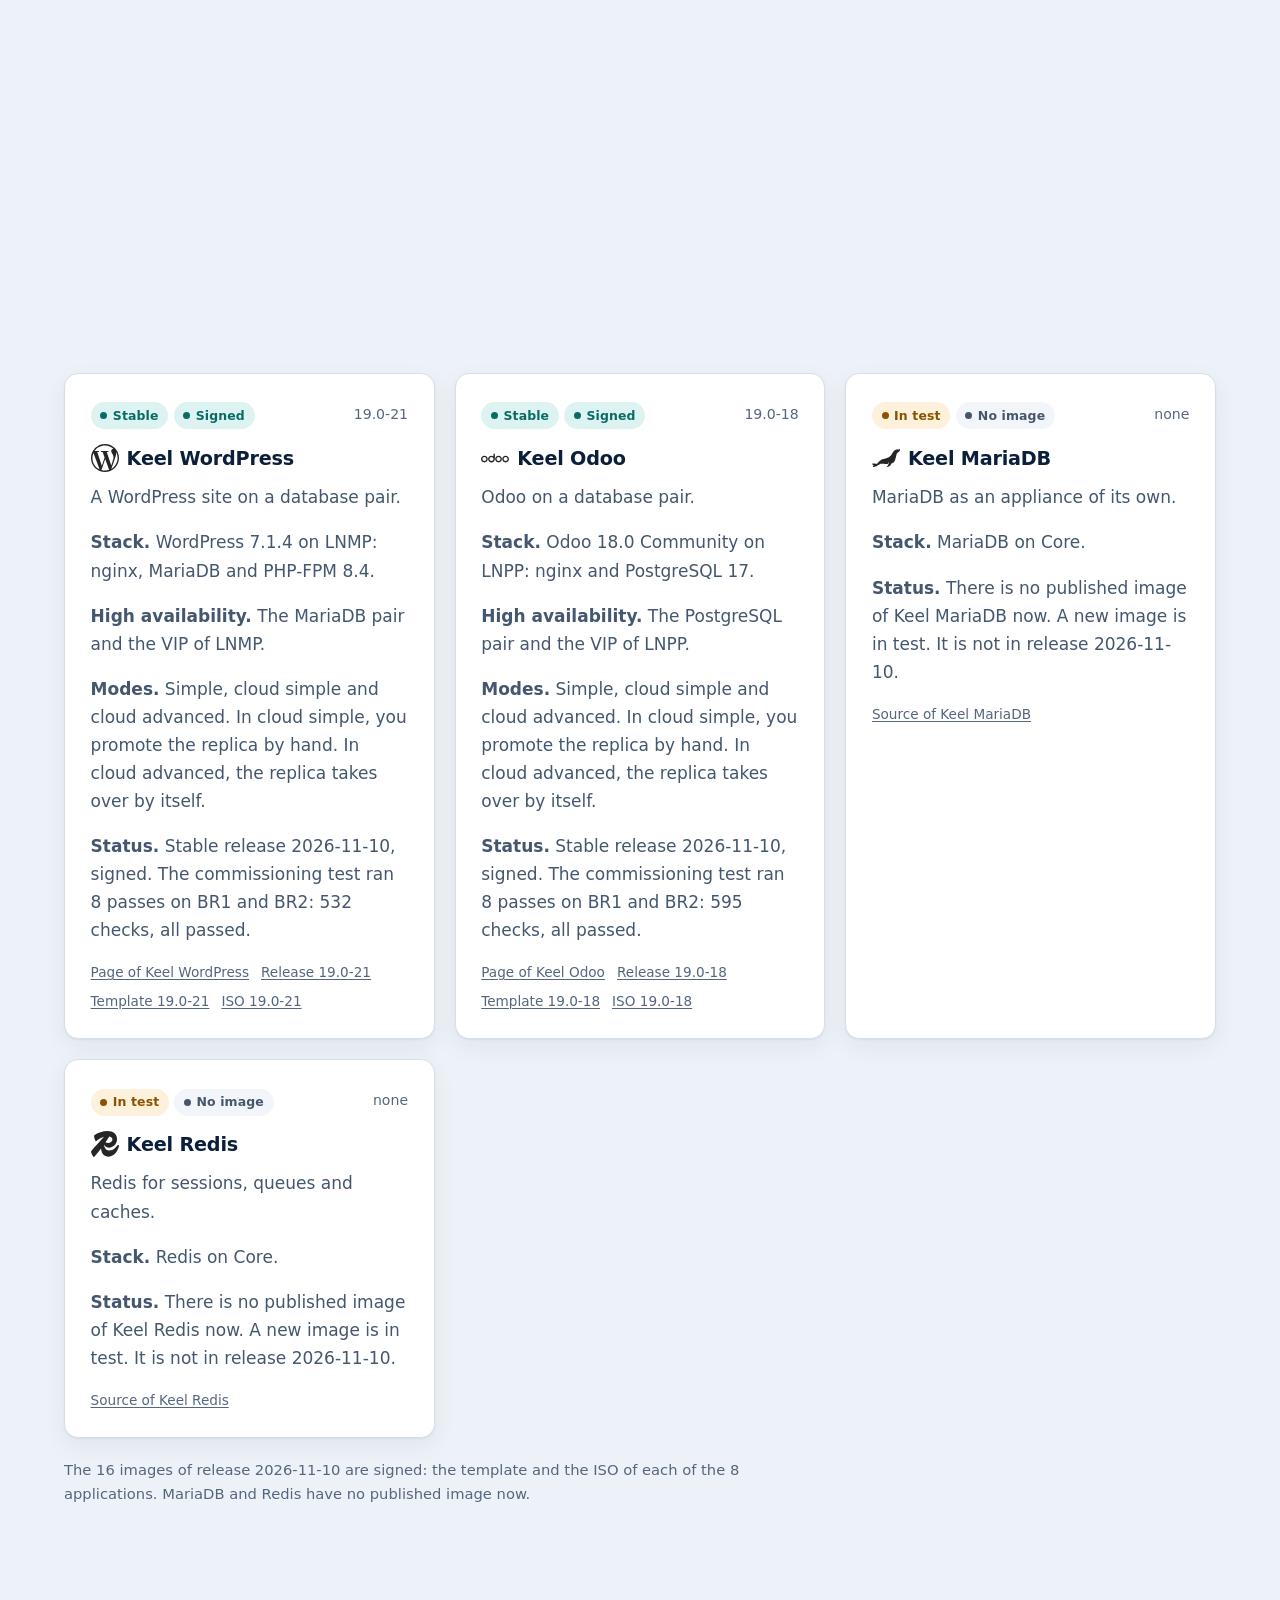
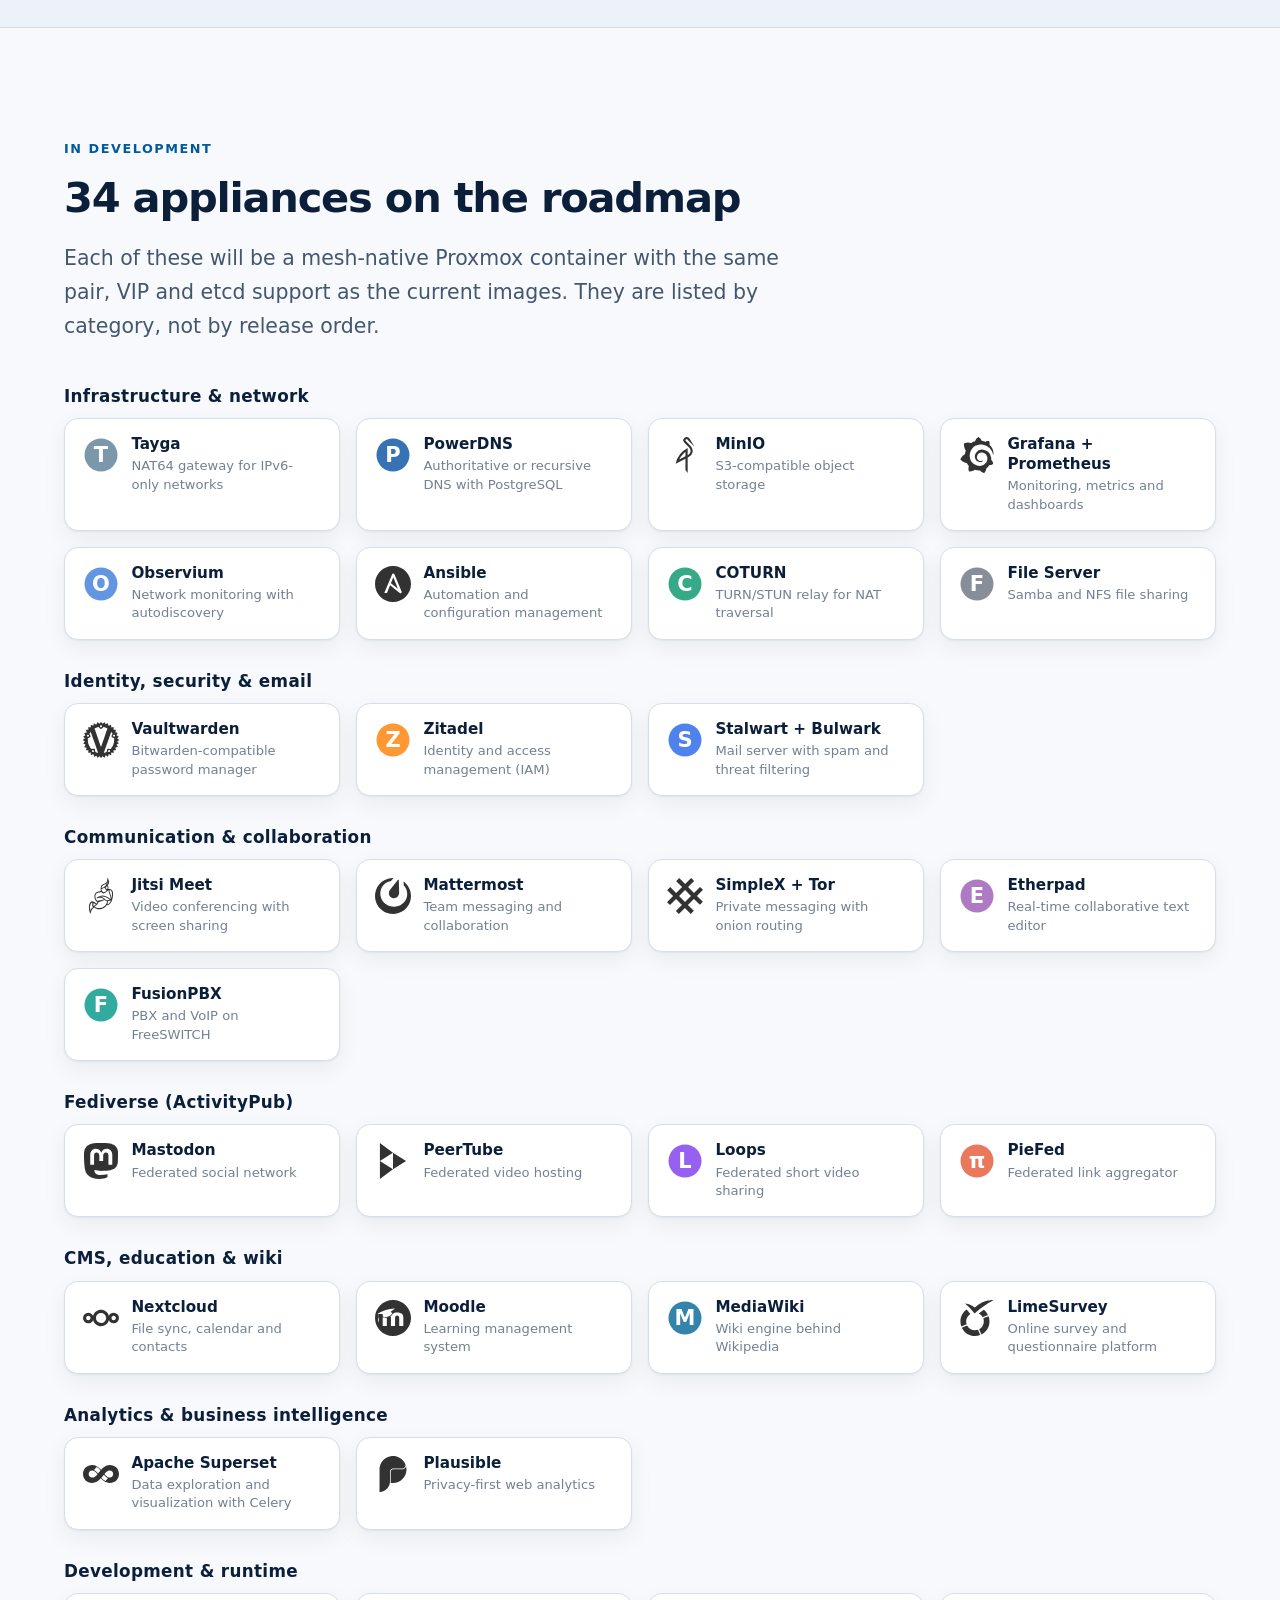
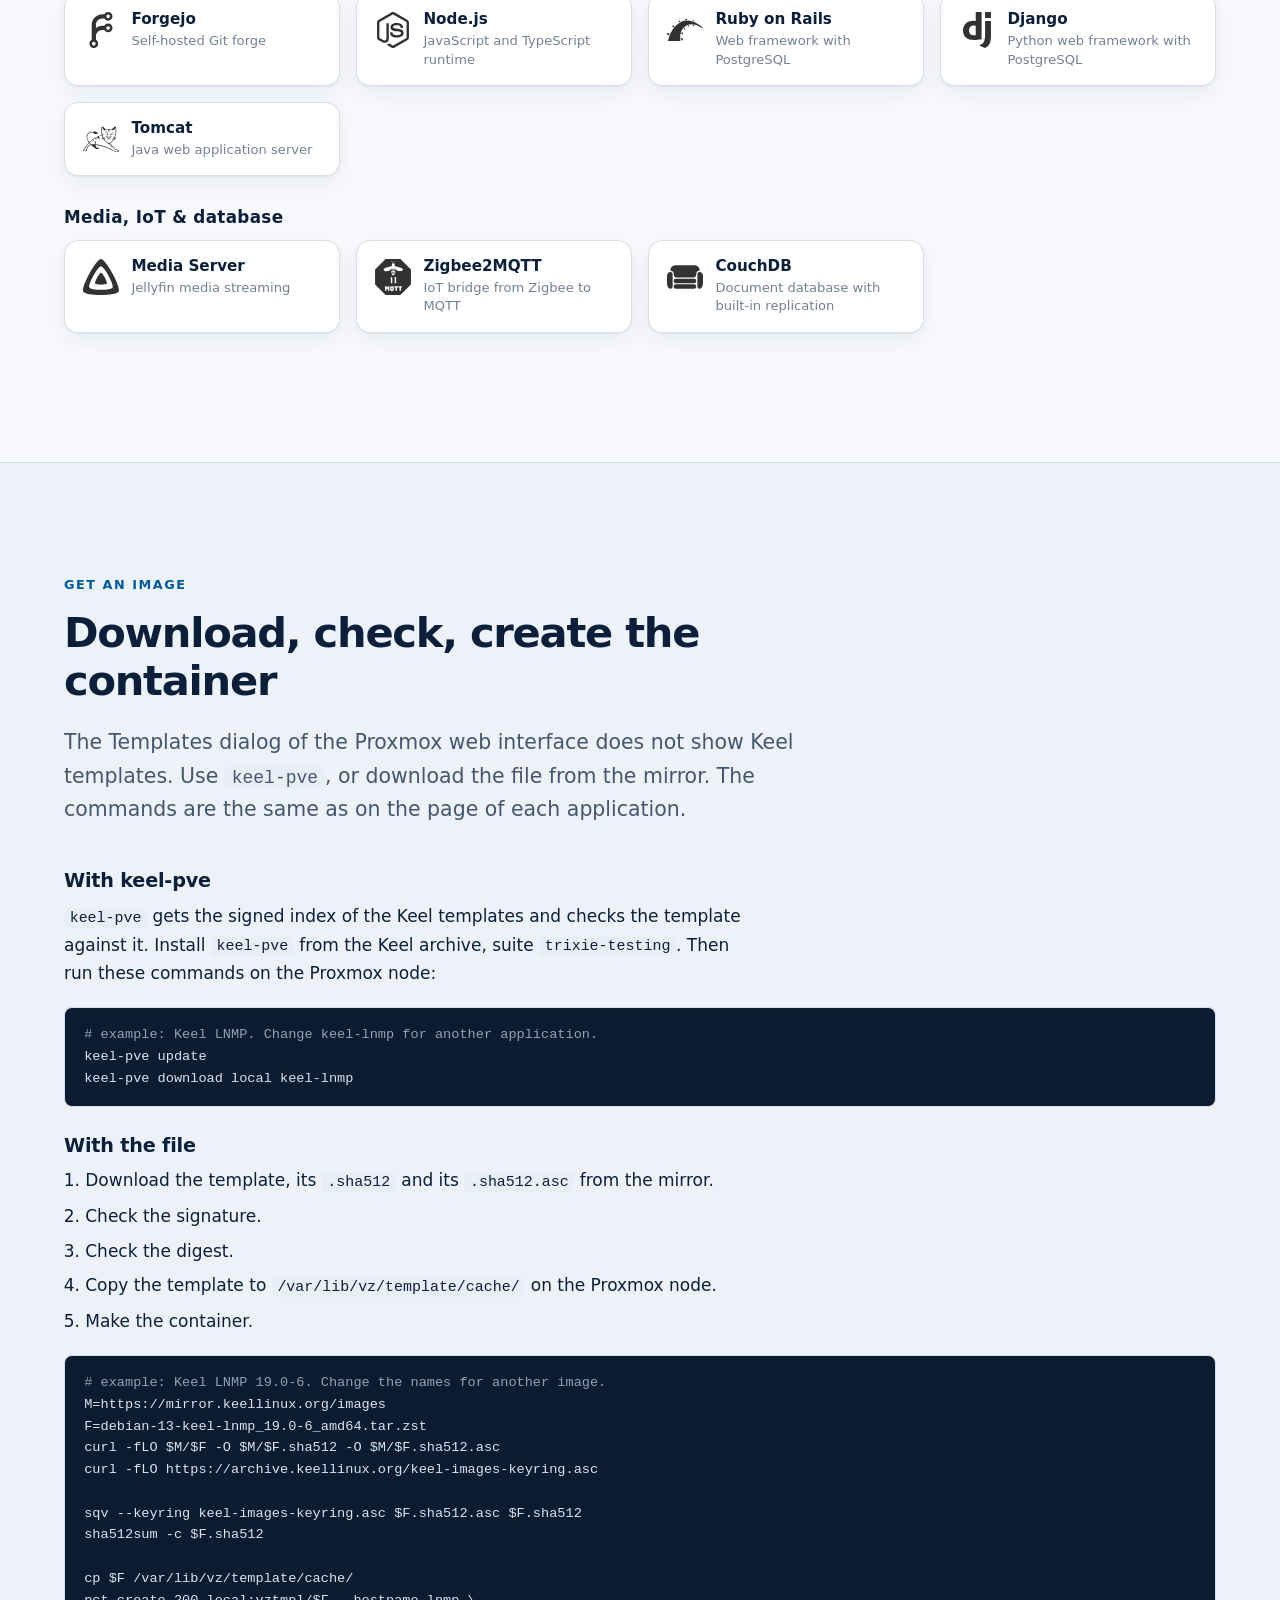
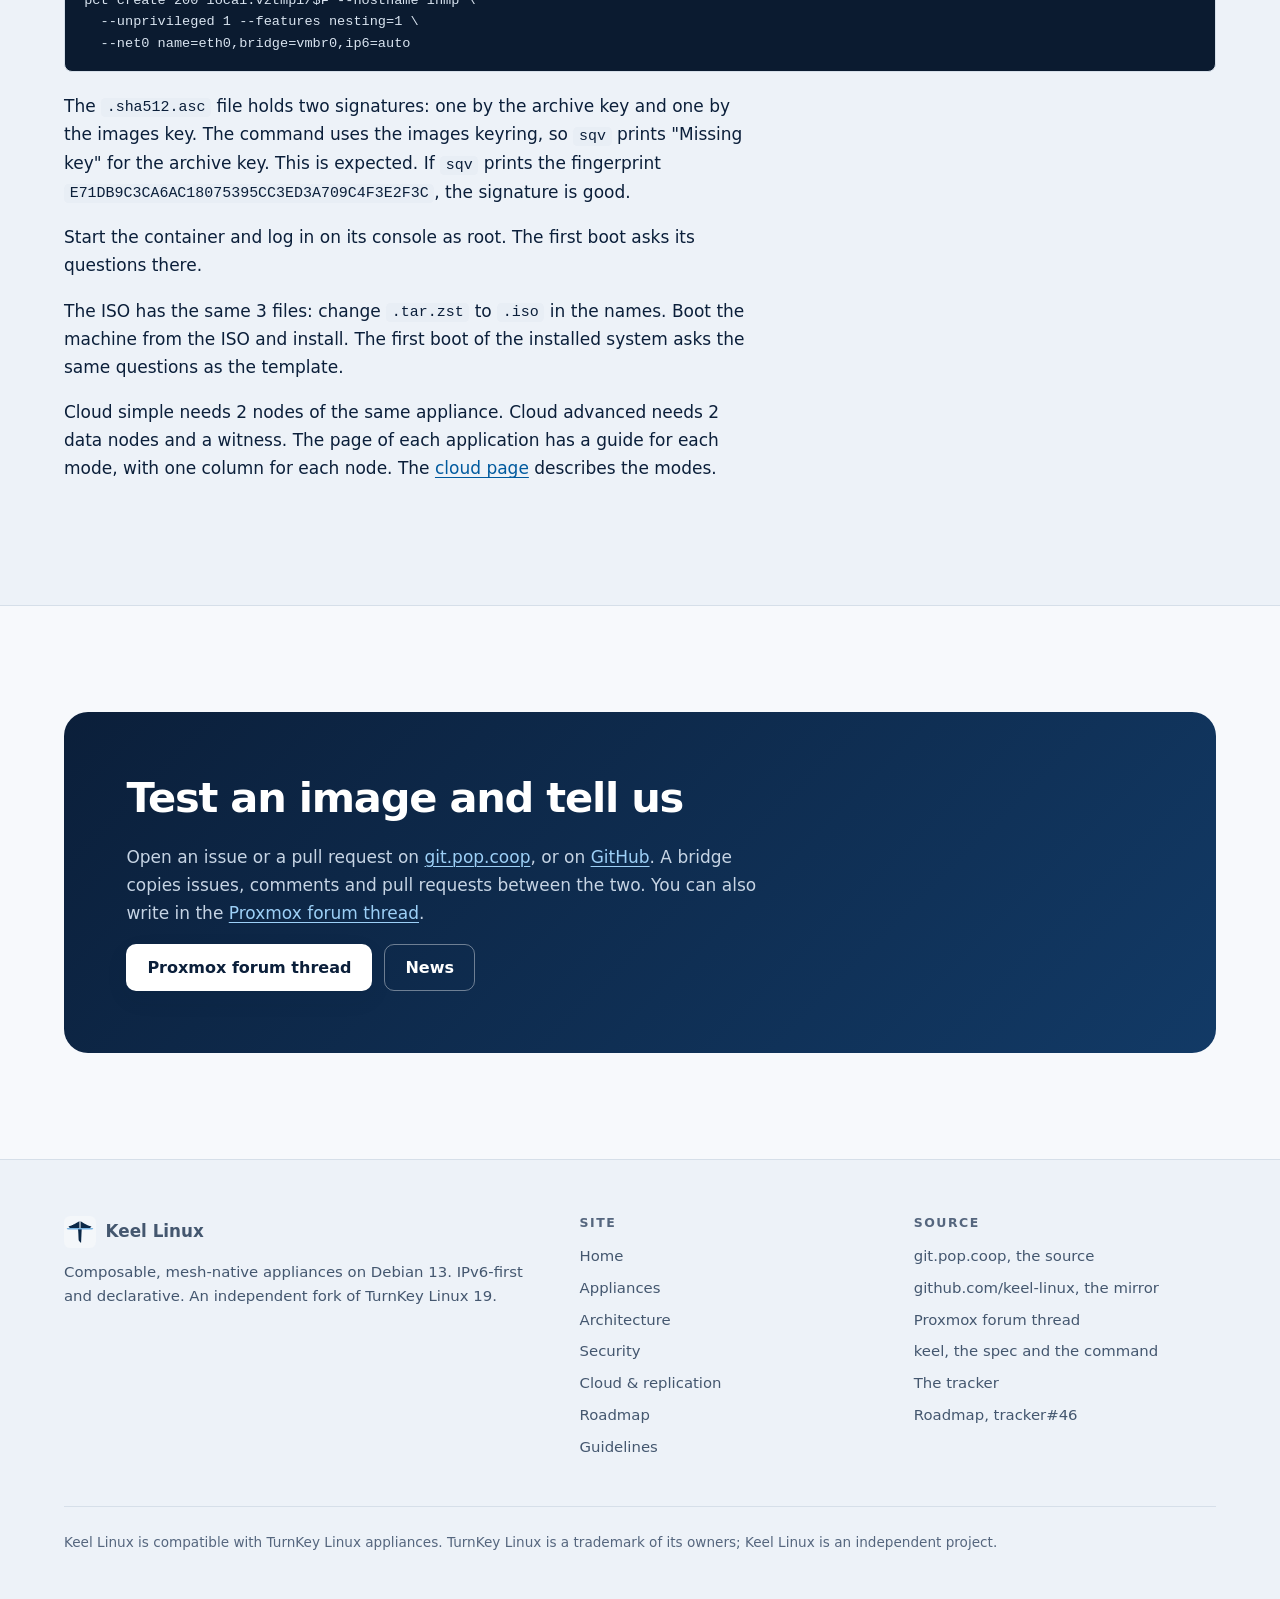
==== commit e5c69a6b: "docs: 8 passes are for each application, not for each image The template has 6 passes: 2 on each sit" ====
--- a/appliances.html
+++ b/appliances.html
@@ -121,7 +121,7 @@
             <ul>
               <li>A pass is green only if every check of the pass is green.</li>
               <li>No image is published before every pass of the image is green.</li>
-              <li>Each image of release 2026-11-10 has 8 passes. Its card gives the count of checks.</li>
+              <li>Each application of release 2026-11-10 has 8 passes: 6 for the template and 2 for the ISO. Its card gives the count of checks.</li>
               <li>The page of each application has the commissioning table and the screens of each pass.</li>
             </ul>
             <p class="refs"><a href="https://git.pop.coop/Keel-Linux/handbook/src/branch/main/docs/decisions/0075-commissioning-test.md">Decision 0075, the commissioning test</a><a href="https://git.pop.coop/Keel-Linux/handbook/src/branch/main/docs/decisions/0076-installation-mode-screens.md">Decision 0076, the installation mode screens</a></p>
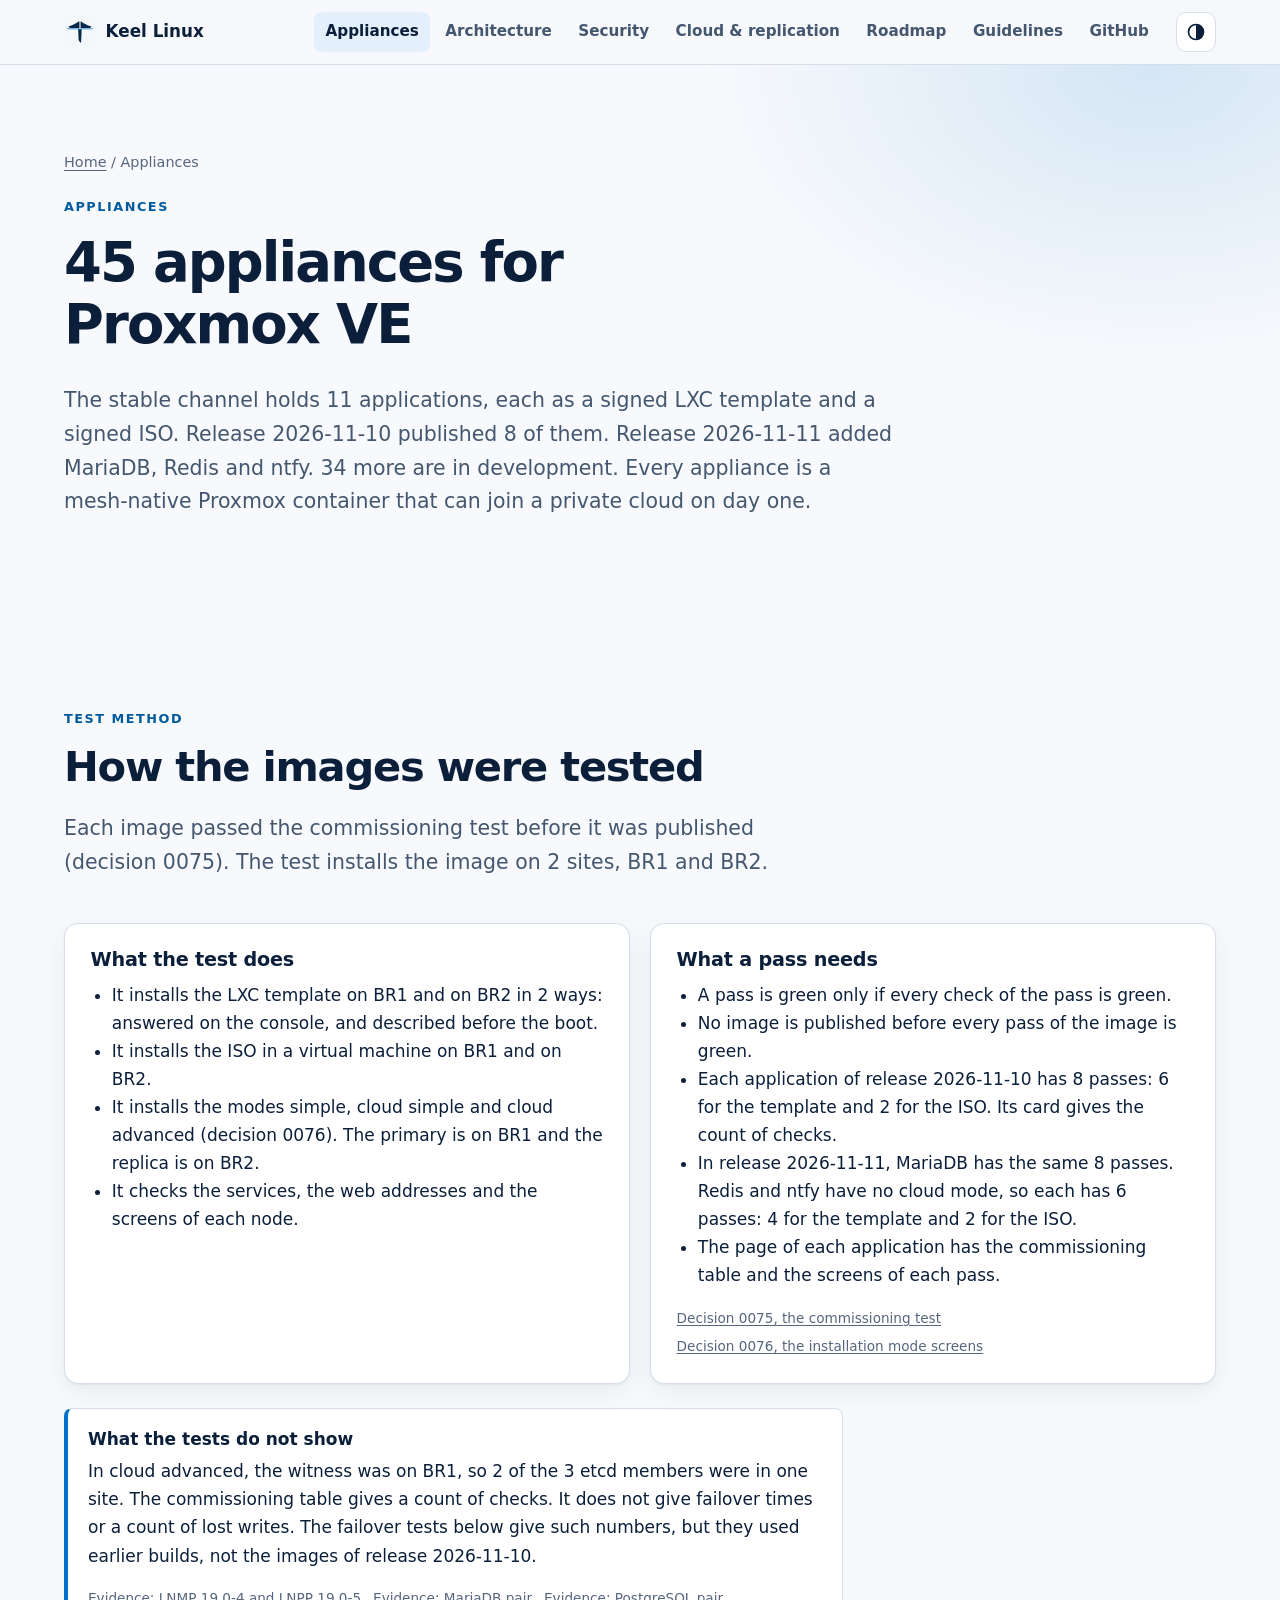
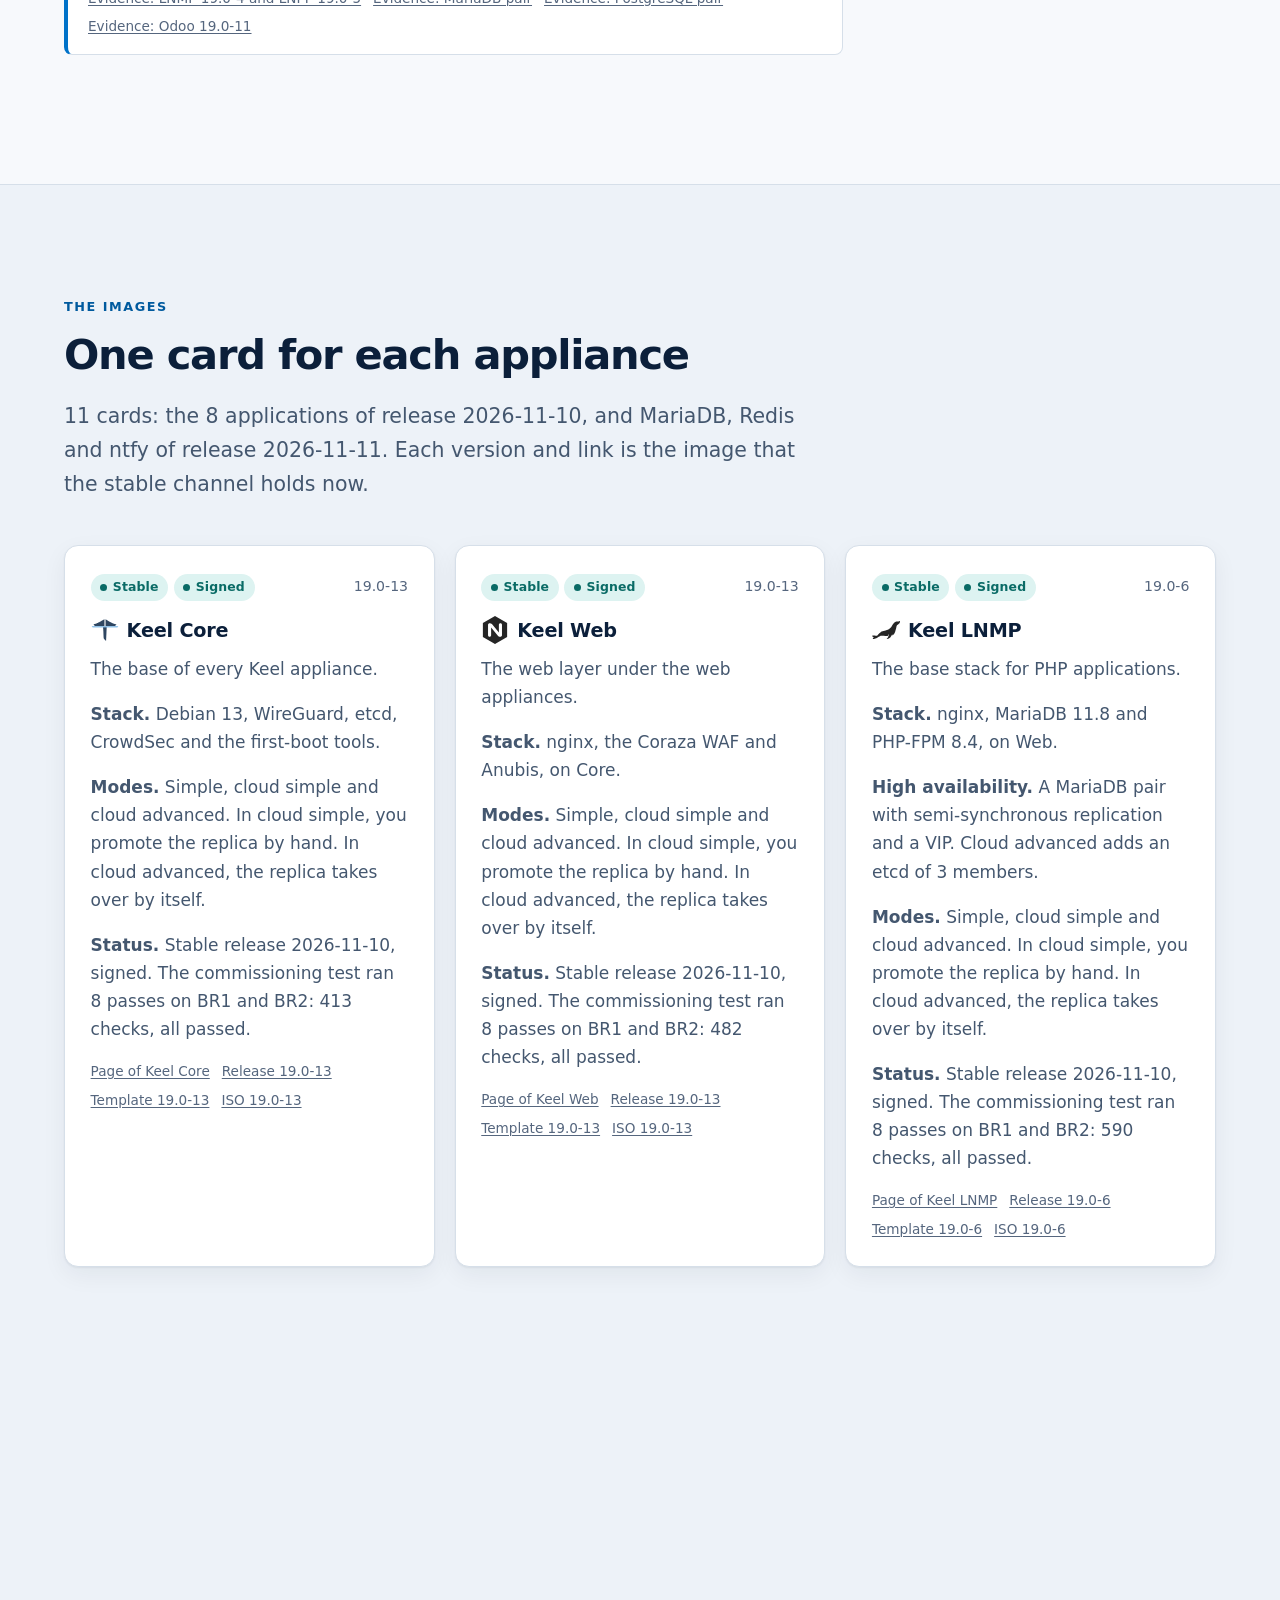
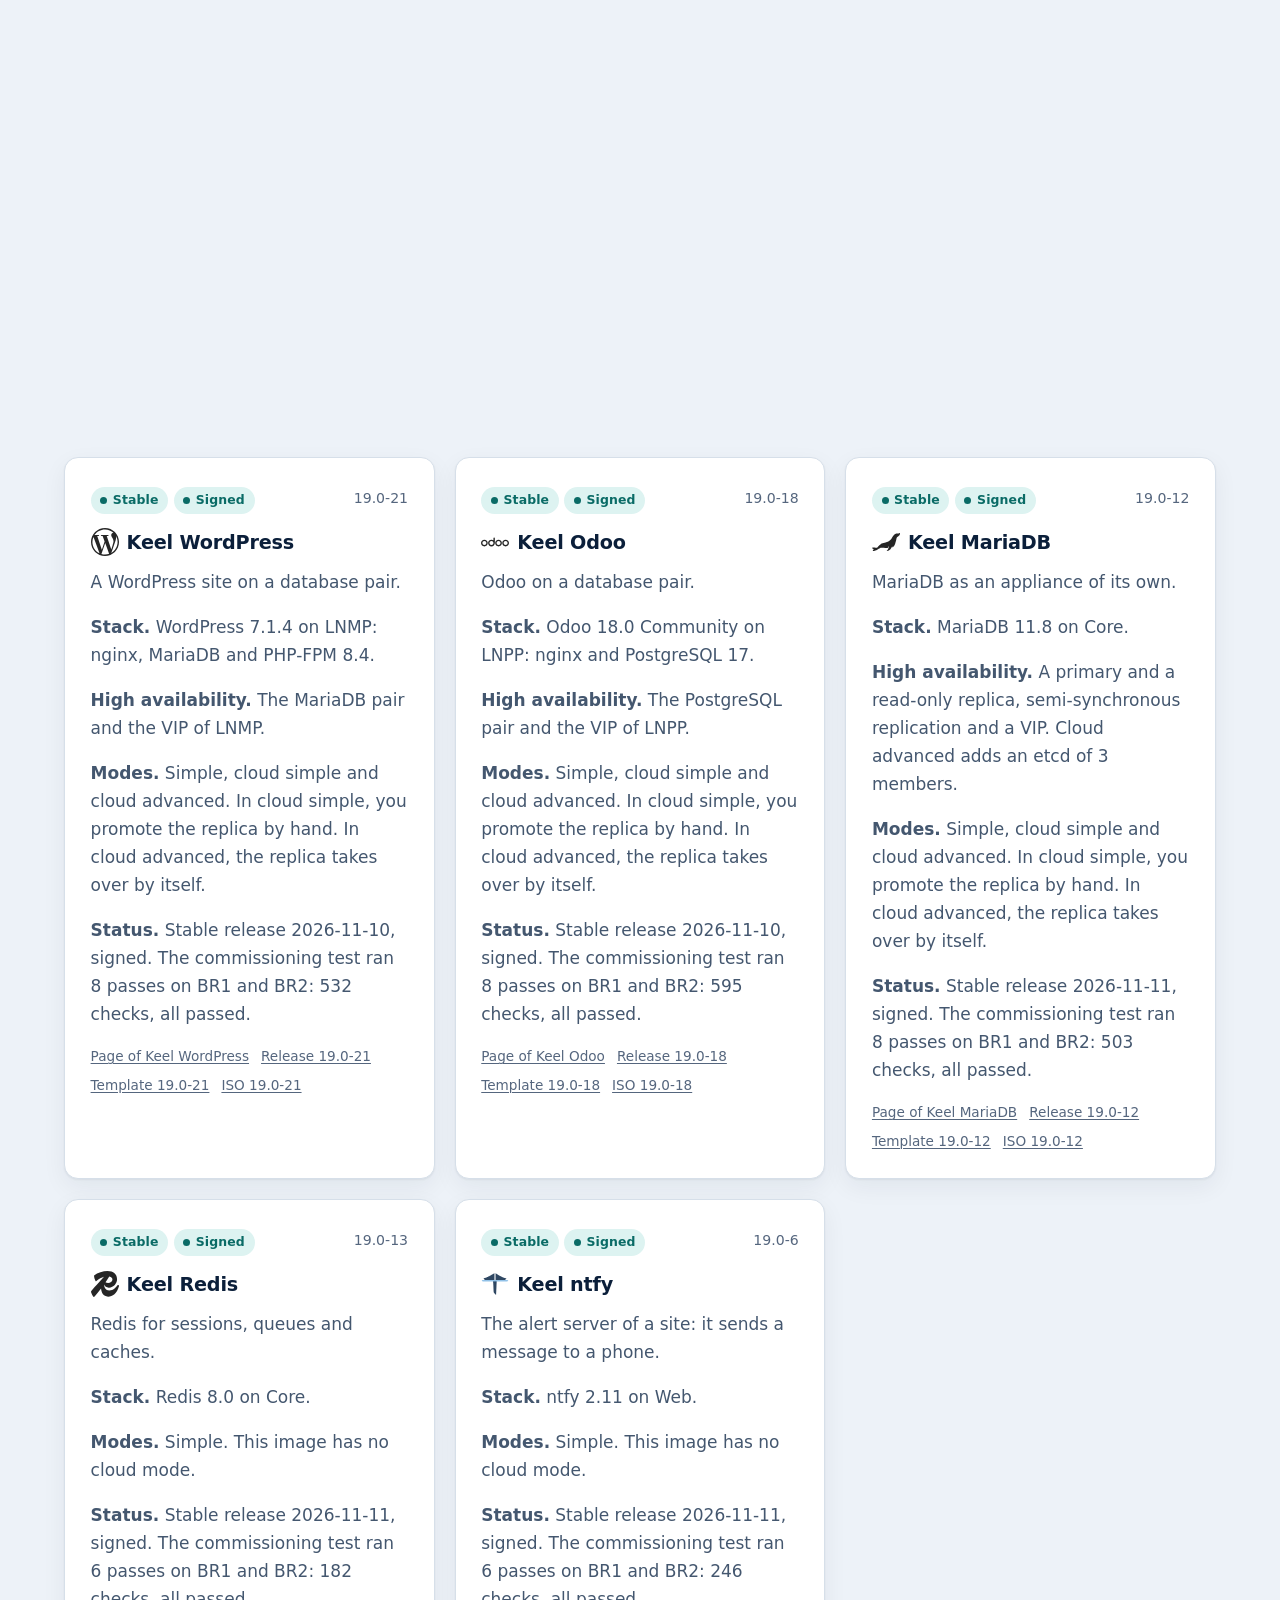
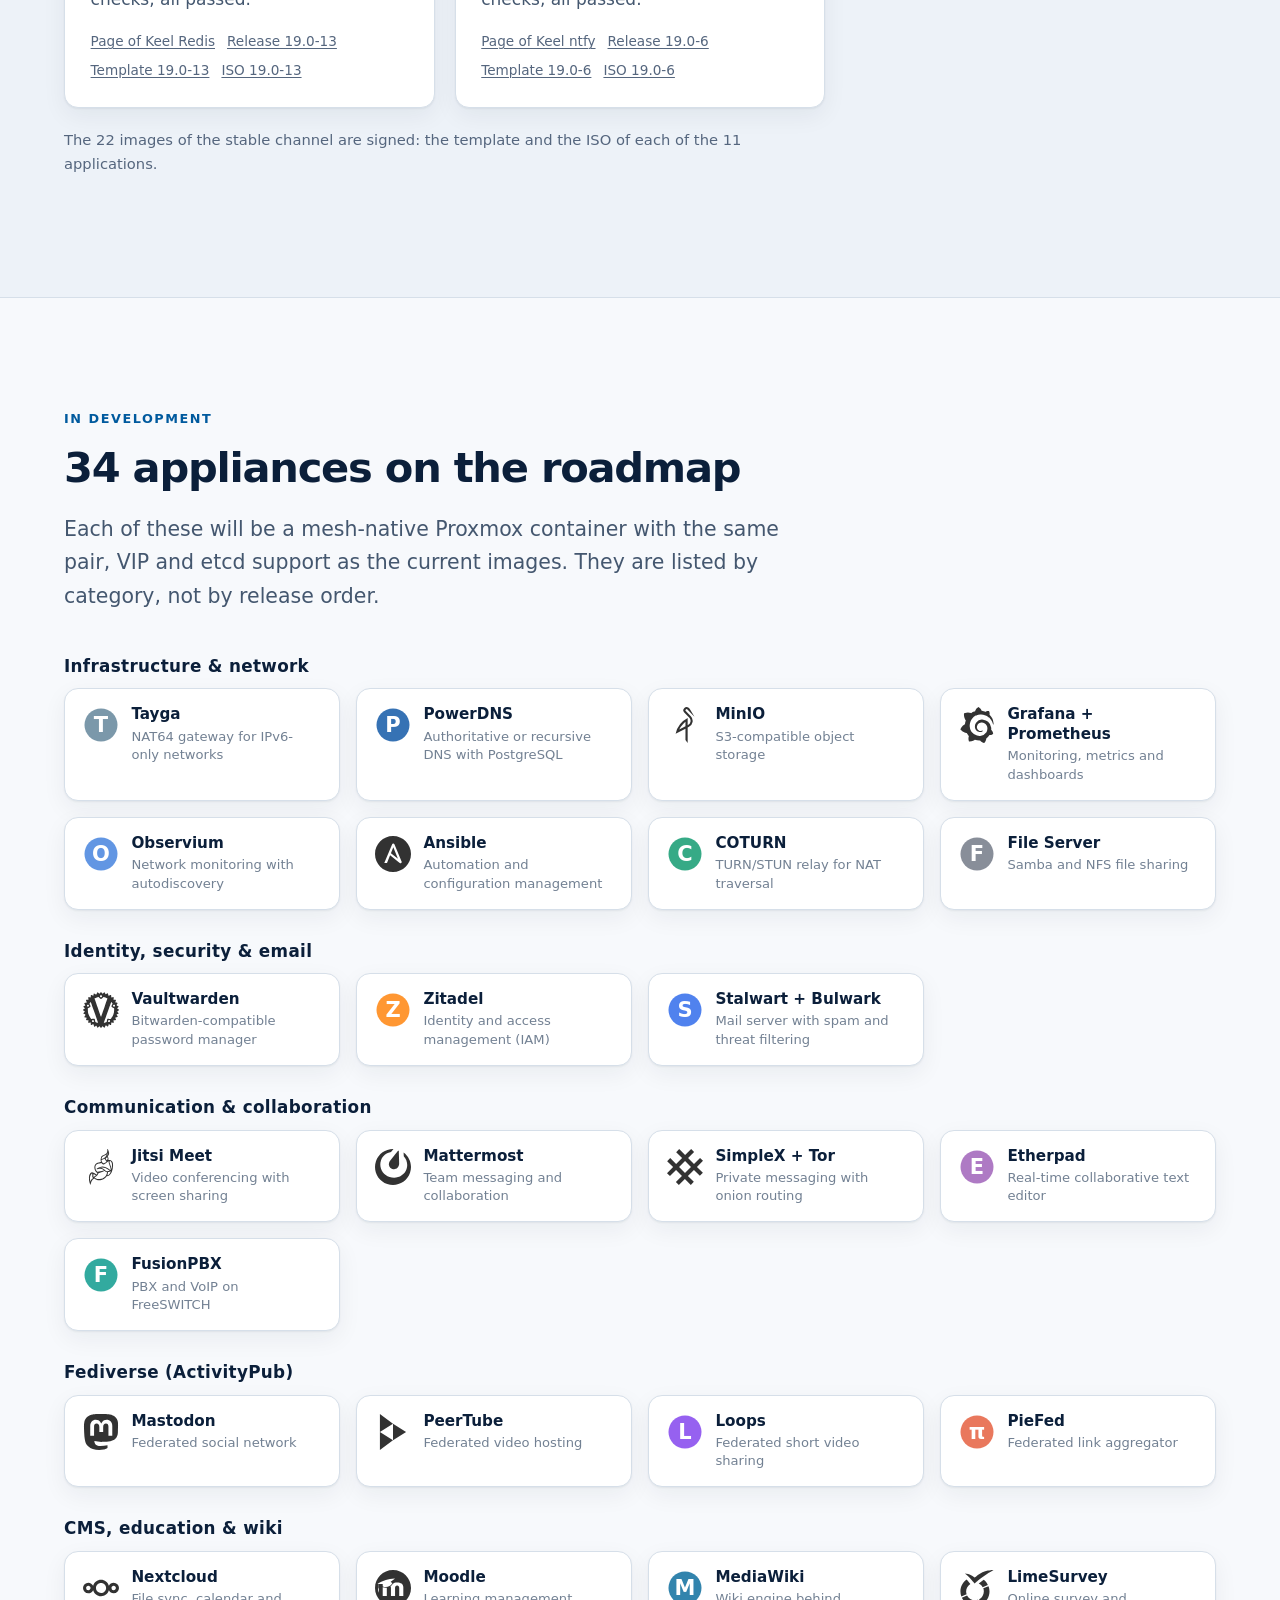
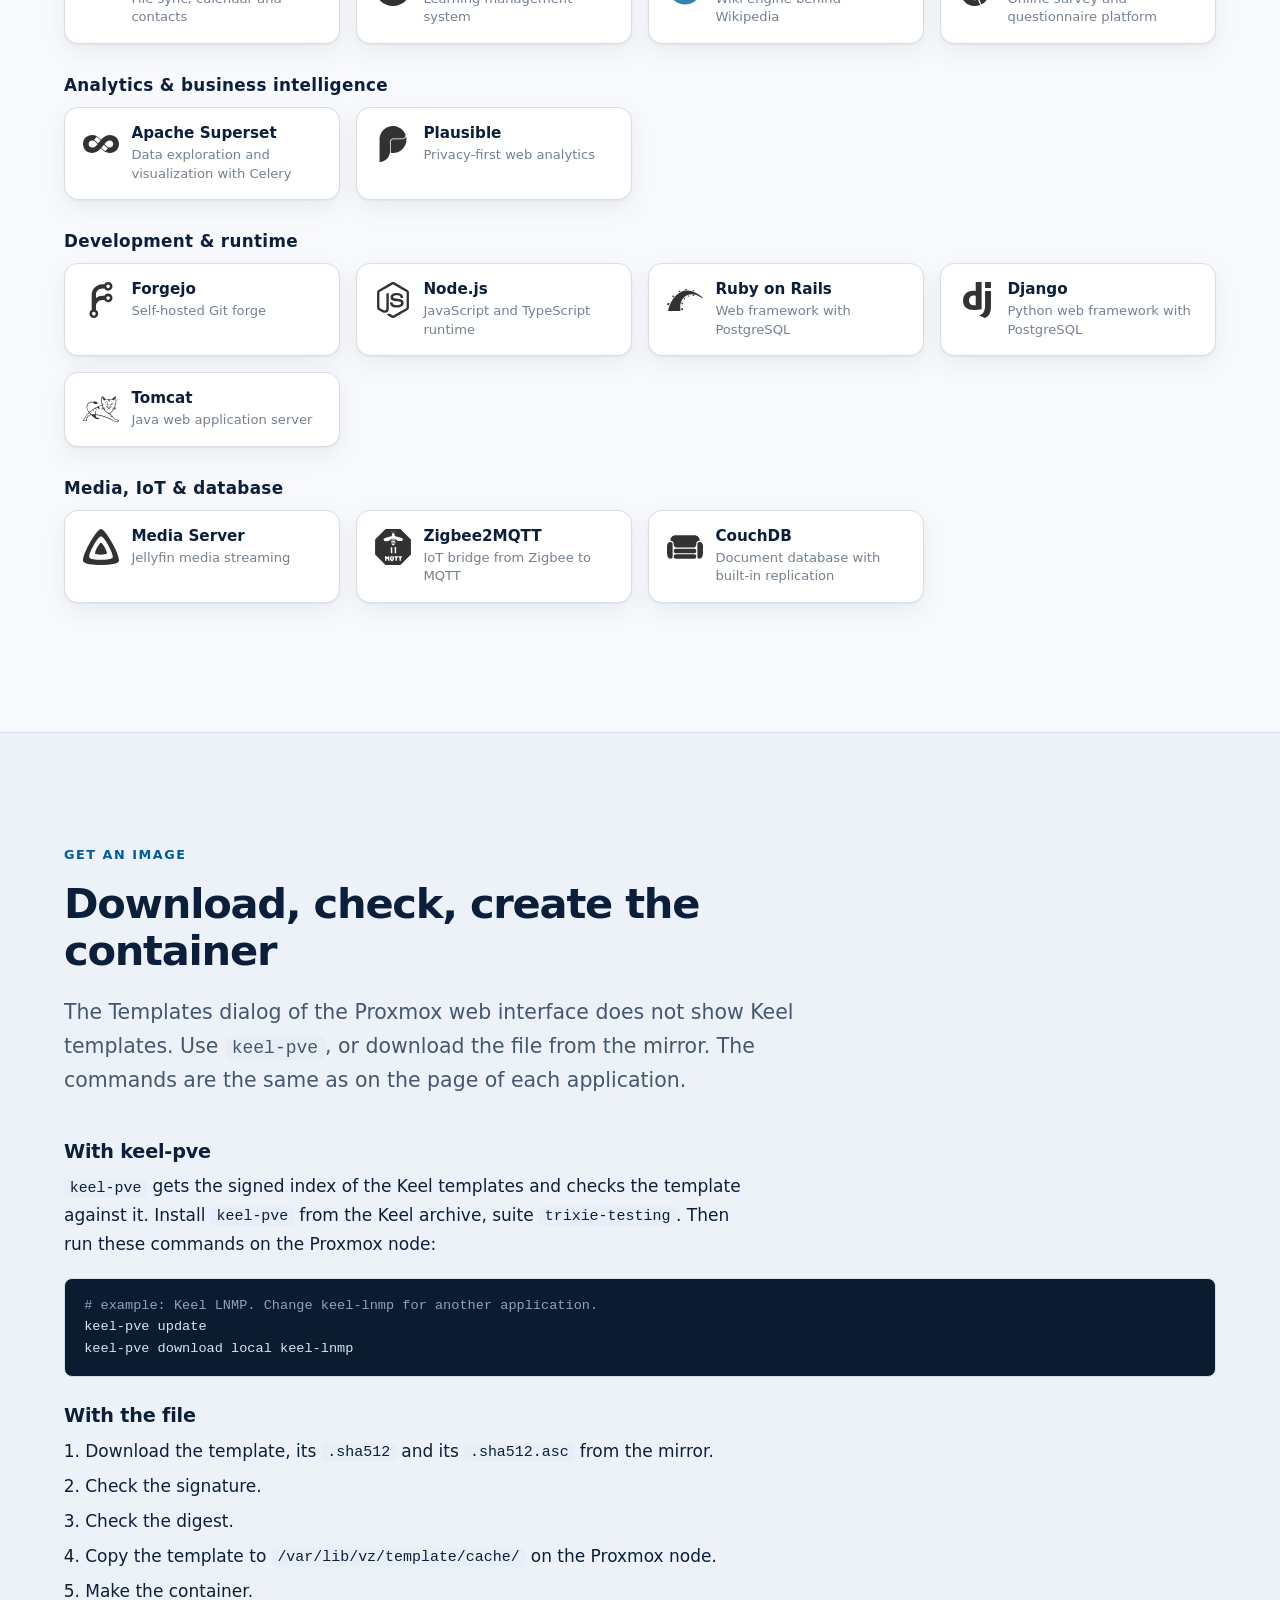
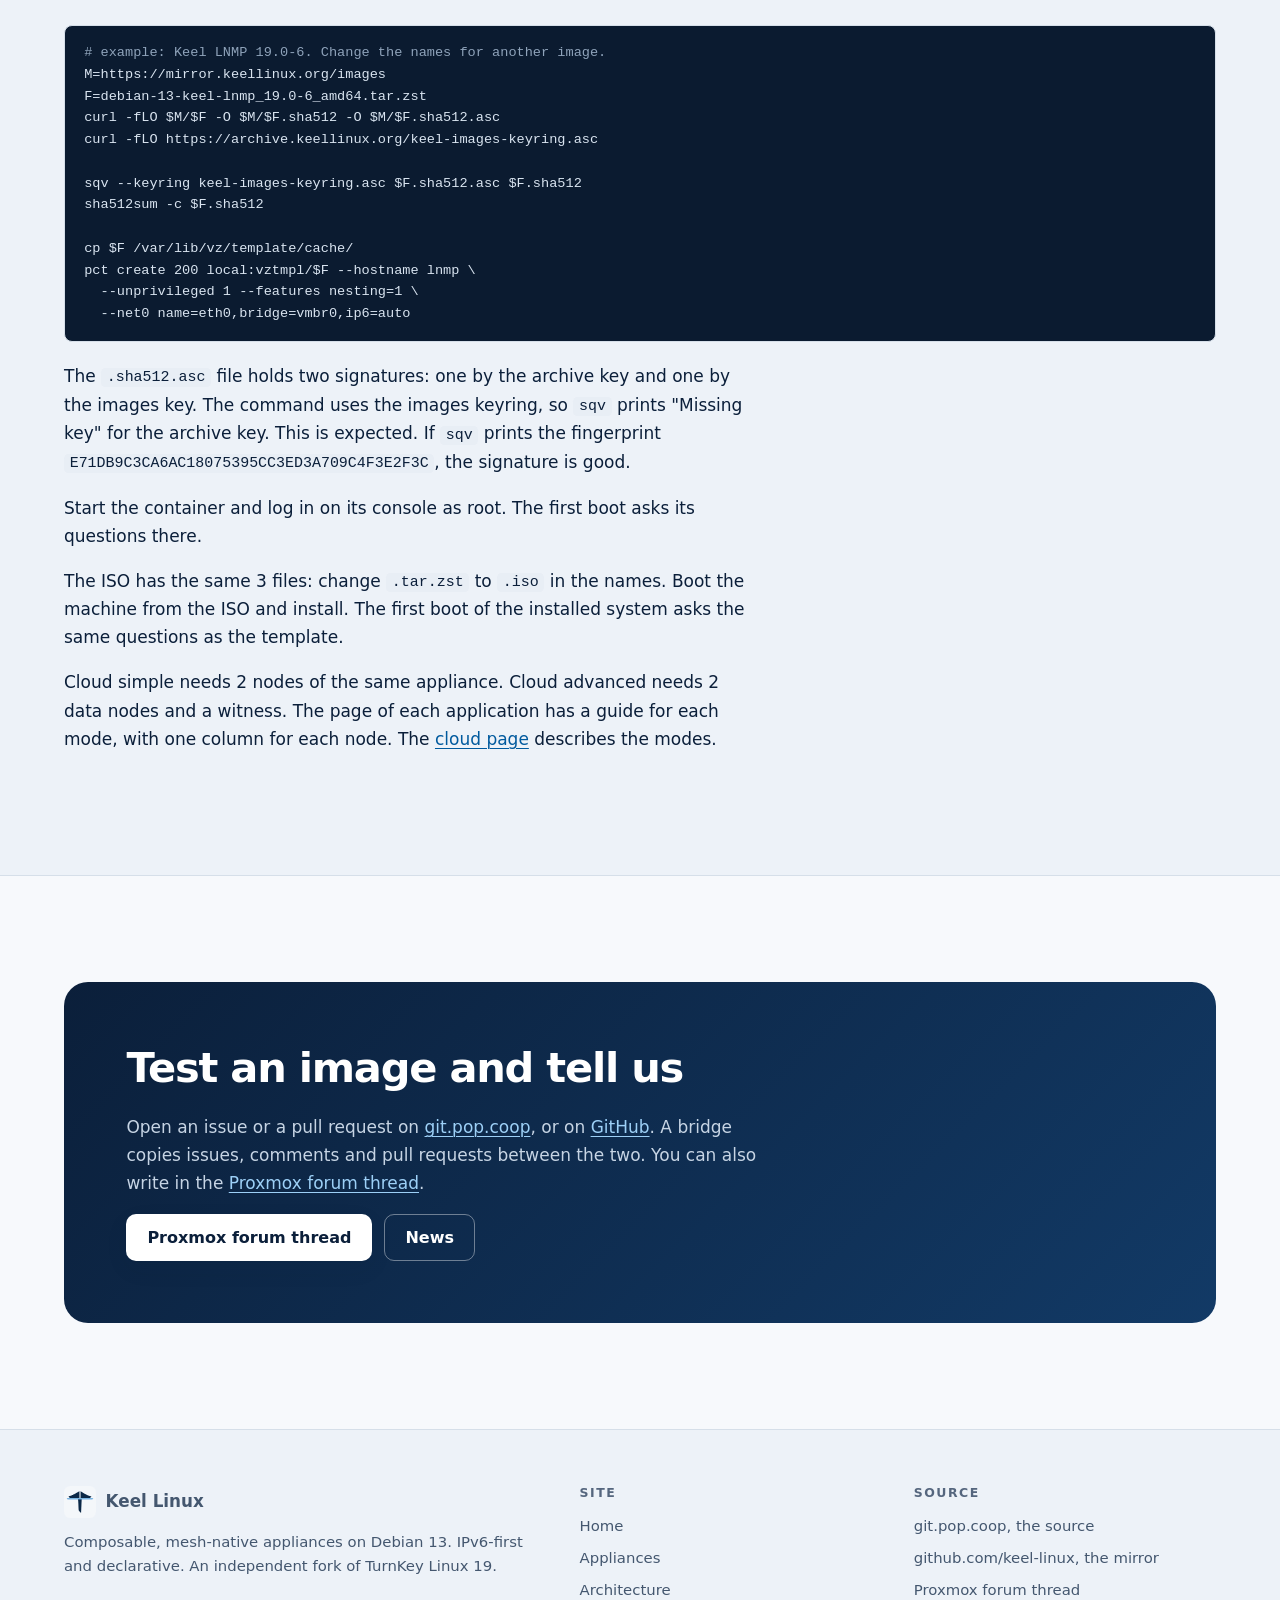
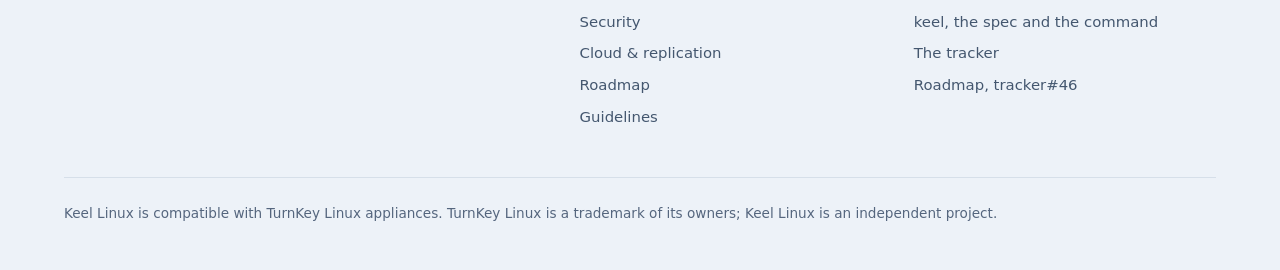
==== commit e1a80883: "feat: release 2026-11-11 adds MariaDB, Redis and ntfy to the stable channel Release 2026-11-11 (revi" ====
--- a/appliances.html
+++ b/appliances.html
@@ -4,7 +4,7 @@
   <meta charset="utf-8">
   <meta name="viewport" content="width=device-width, initial-scale=1">
   <title>Appliances, Keel Linux</title>
-  <meta name="description" content="Keel Linux appliances for Proxmox VE: 8 applications in the signed stable release 2026-11-10, 2 in test and 34 more in development. Mesh-native, replicated across sites, upgraded with apt.">
+  <meta name="description" content="Keel Linux appliances for Proxmox VE: 11 applications in the signed stable channel and 34 more in development. Mesh-native, replicated across sites, upgraded with apt.">
   <link rel="canonical" href="https://keellinux.org/appliances.html">
   <meta name="color-scheme" content="light dark">
   <meta name="theme-color" media="(prefers-color-scheme: light)" content="#F7F9FC">
@@ -15,13 +15,13 @@
   <meta property="og:type" content="website">
   <meta property="og:site_name" content="Keel Linux">
   <meta property="og:url" content="https://keellinux.org/appliances.html">
-  <meta property="og:title" content="Keel Linux: 44 appliances for Proxmox VE">
-  <meta property="og:description" content="8 applications in the signed stable release 2026-11-10, 2 in test, 34 more in development. Mesh-native, replicated across sites, upgraded with apt.">
+  <meta property="og:title" content="Keel Linux: 45 appliances for Proxmox VE">
+  <meta property="og:description" content="11 applications in the signed stable channel, 34 more in development. Mesh-native, replicated across sites, upgraded with apt.">
   <meta property="og:image" content="https://keellinux.org/assets/keel-social.png">
   <meta property="og:image:alt" content="The Keel Linux mark">
   <meta name="twitter:card" content="summary_large_image">
-  <meta name="twitter:title" content="Keel Linux: 44 appliances for Proxmox VE">
-  <meta name="twitter:description" content="8 applications in the signed stable release 2026-11-10, 2 in test, 34 more in development. Mesh-native, replicated across sites, upgraded with apt.">
+  <meta name="twitter:title" content="Keel Linux: 45 appliances for Proxmox VE">
+  <meta name="twitter:description" content="11 applications in the signed stable channel, 34 more in development. Mesh-native, replicated across sites, upgraded with apt.">
   <meta name="twitter:image" content="https://keellinux.org/assets/keel-social.png">
   <link rel="stylesheet" href="style.css?v=2026093001">
   <style>
@@ -94,8 +94,8 @@
       <div class="wrap">
         <p class="crumbs"><a href="index.html">Home</a> / Appliances</p>
         <span class="eyebrow">Appliances</span>
-        <h1 id="page-title">44 appliances for Proxmox VE</h1>
-        <p class="lead">Release 2026-11-10 of the stable channel holds 8 applications, each as a signed LXC template and a signed ISO. MariaDB and Redis are in test. 34 more are in development. Every appliance is a mesh-native Proxmox container that can join a private cloud on day one.</p>
+        <h1 id="page-title">45 appliances for Proxmox VE</h1>
+        <p class="lead">The stable channel holds 11 applications, each as a signed LXC template and a signed ISO. Release 2026-11-10 published 8 of them. Release 2026-11-11 added MariaDB, Redis and ntfy. 34 more are in development. Every appliance is a mesh-native Proxmox container that can join a private cloud on day one.</p>
       </div>
     </section>
 
@@ -122,6 +122,7 @@
               <li>A pass is green only if every check of the pass is green.</li>
               <li>No image is published before every pass of the image is green.</li>
               <li>Each application of release 2026-11-10 has 8 passes: 6 for the template and 2 for the ISO. Its card gives the count of checks.</li>
+              <li>In release 2026-11-11, MariaDB has the same 8 passes. Redis and ntfy have no cloud mode, so each has 6 passes: 4 for the template and 2 for the ISO.</li>
               <li>The page of each application has the commissioning table and the screens of each pass.</li>
             </ul>
             <p class="refs"><a href="https://git.pop.coop/Keel-Linux/handbook/src/branch/main/docs/decisions/0075-commissioning-test.md">Decision 0075, the commissioning test</a><a href="https://git.pop.coop/Keel-Linux/handbook/src/branch/main/docs/decisions/0076-installation-mode-screens.md">Decision 0076, the installation mode screens</a></p>
@@ -140,7 +141,7 @@
         <div class="section-head" data-reveal>
           <span class="eyebrow">The images</span>
           <h2 id="list-title">One card for each appliance</h2>
-          <p class="lead">10 cards: the 8 applications of release 2026-11-10, and MariaDB and Redis, which have no published image now. Each version and link is the image of release 2026-11-10.</p>
+          <p class="lead">11 cards: the 8 applications of release 2026-11-10, and MariaDB, Redis and ntfy of release 2026-11-11. Each version and link is the image that the stable channel holds now.</p>
         </div>
         <ul class="grid grid-3">
           <li class="card" id="core" data-reveal>
@@ -247,28 +248,43 @@
           </li>
           <li class="card" id="mariadb" data-reveal data-reveal-delay="2">
             <div class="card-top">
-              <span><span class="badge badge-partial">In test</span> <span class="badge badge-goal">No image</span></span>
-              <span class="hint" style="margin:0">none</span>
+              <span><span class="badge badge-live">Stable</span> <span class="badge badge-live">Signed</span></span>
+              <span class="hint" style="margin:0">19.0-12</span>
             </div>
             <h3><img class="app-logo" src="assets/logos/mariadb.svg" alt="">Keel MariaDB</h3>
             <p>MariaDB as an appliance of its own.</p>
-            <p><strong>Stack.</strong> MariaDB on Core.</p>
-            <p><strong>Status.</strong> There is no published image of Keel MariaDB now. A new image is in test. It is not in release 2026-11-10.</p>
-            <p class="refs"><a href="https://git.pop.coop/Keel-Linux/keel-mariadb">Source of Keel MariaDB</a></p>
+            <p><strong>Stack.</strong> MariaDB 11.8 on Core.</p>
+            <p><strong>High availability.</strong> A primary and a read-only replica, semi-synchronous replication and a VIP. Cloud advanced adds an etcd of 3 members.</p>
+            <p><strong>Modes.</strong> Simple, cloud simple and cloud advanced. In cloud simple, you promote the replica by hand. In cloud advanced, the replica takes over by itself.</p>
+            <p><strong>Status.</strong> Stable release 2026-11-11, signed. The commissioning test ran 8 passes on BR1 and BR2: 503 checks, all passed.</p>
+            <p class="refs"><a href="https://keellinux.org/apps/mariadb/">Page of Keel MariaDB</a><a href="https://git.pop.coop/Keel-Linux/keel-mariadb/releases/tag/19.0-12">Release 19.0-12</a><a href="https://mirror.keellinux.org/images/debian-13-keel-mariadb_19.0-12_amd64.tar.zst">Template 19.0-12</a><a href="https://mirror.keellinux.org/images/debian-13-keel-mariadb_19.0-12_amd64.iso">ISO 19.0-12</a></p>
           </li>
           <li class="card" id="redis" data-reveal>
             <div class="card-top">
-              <span><span class="badge badge-partial">In test</span> <span class="badge badge-goal">No image</span></span>
-              <span class="hint" style="margin:0">none</span>
+              <span><span class="badge badge-live">Stable</span> <span class="badge badge-live">Signed</span></span>
+              <span class="hint" style="margin:0">19.0-13</span>
             </div>
             <h3><img class="app-logo" src="assets/logos/redis.svg" alt="">Keel Redis</h3>
             <p>Redis for sessions, queues and caches.</p>
-            <p><strong>Stack.</strong> Redis on Core.</p>
-            <p><strong>Status.</strong> There is no published image of Keel Redis now. A new image is in test. It is not in release 2026-11-10.</p>
-            <p class="refs"><a href="https://git.pop.coop/Keel-Linux/keel-redis">Source of Keel Redis</a></p>
-          </li>
-        </ul>
-        <p class="compose-note">The 16 images of release 2026-11-10 are signed: the template and the ISO of each of the 8 applications. MariaDB and Redis have no published image now.</p>
+            <p><strong>Stack.</strong> Redis 8.0 on Core.</p>
+            <p><strong>Modes.</strong> Simple. This image has no cloud mode.</p>
+            <p><strong>Status.</strong> Stable release 2026-11-11, signed. The commissioning test ran 6 passes on BR1 and BR2: 182 checks, all passed.</p>
+            <p class="refs"><a href="https://keellinux.org/apps/redis/">Page of Keel Redis</a><a href="https://git.pop.coop/Keel-Linux/keel-redis/releases/tag/19.0-13">Release 19.0-13</a><a href="https://mirror.keellinux.org/images/debian-13-keel-redis_19.0-13_amd64.tar.zst">Template 19.0-13</a><a href="https://mirror.keellinux.org/images/debian-13-keel-redis_19.0-13_amd64.iso">ISO 19.0-13</a></p>
+          </li>
+          <li class="card" id="ntfy" data-reveal data-reveal-delay="1">
+            <div class="card-top">
+              <span><span class="badge badge-live">Stable</span> <span class="badge badge-live">Signed</span></span>
+              <span class="hint" style="margin:0">19.0-6</span>
+            </div>
+            <h3><img class="app-logo" src="assets/keel-mark.svg" alt="">Keel ntfy</h3>
+            <p>The alert server of a site: it sends a message to a phone.</p>
+            <p><strong>Stack.</strong> ntfy 2.11 on Web.</p>
+            <p><strong>Modes.</strong> Simple. This image has no cloud mode.</p>
+            <p><strong>Status.</strong> Stable release 2026-11-11, signed. The commissioning test ran 6 passes on BR1 and BR2: 246 checks, all passed.</p>
+            <p class="refs"><a href="https://keellinux.org/apps/ntfy/">Page of Keel ntfy</a><a href="https://git.pop.coop/Keel-Linux/keel-ntfy/releases/tag/19.0-6">Release 19.0-6</a><a href="https://mirror.keellinux.org/images/debian-13-keel-ntfy_19.0-6_amd64.tar.zst">Template 19.0-6</a><a href="https://mirror.keellinux.org/images/debian-13-keel-ntfy_19.0-6_amd64.iso">ISO 19.0-6</a></p>
+          </li>
+        </ul>
+        <p class="compose-note">The 22 images of the stable channel are signed: the template and the ISO of each of the 11 applications.</p>
       </div>
     </section>
 
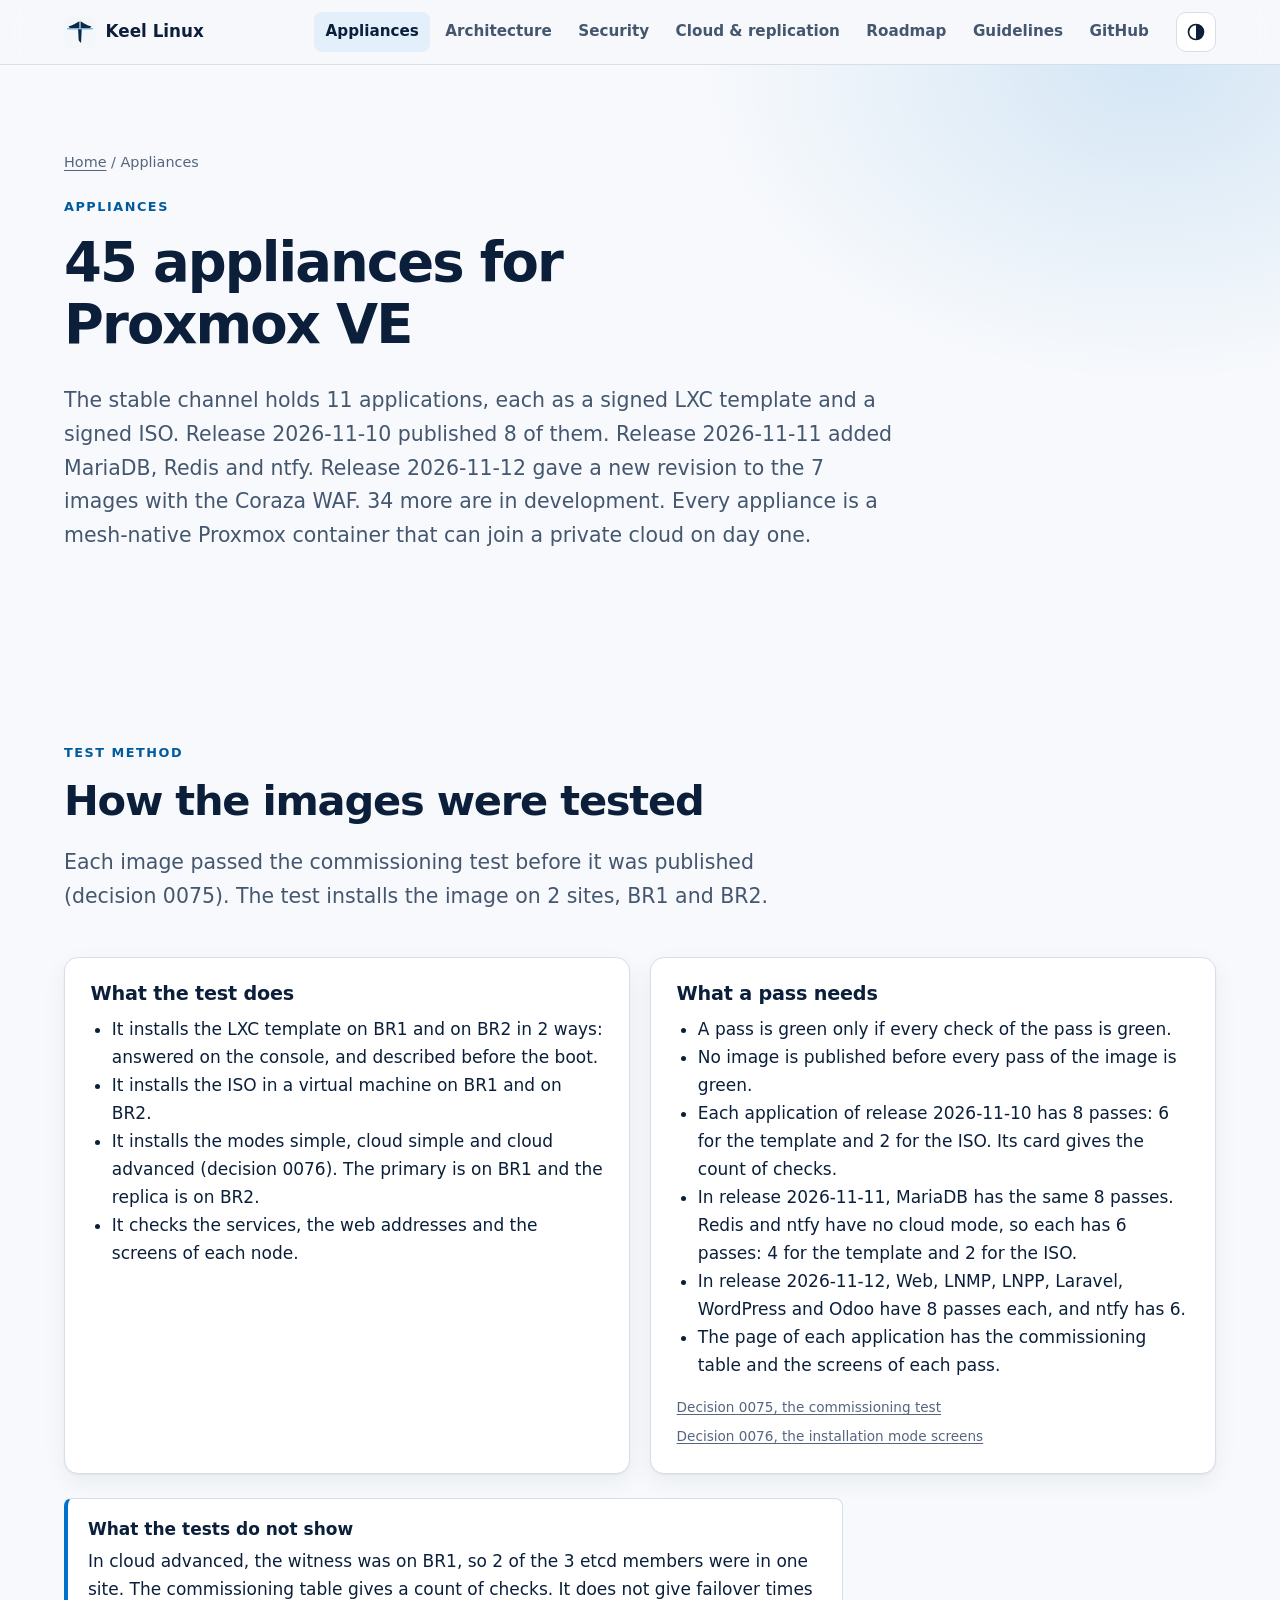
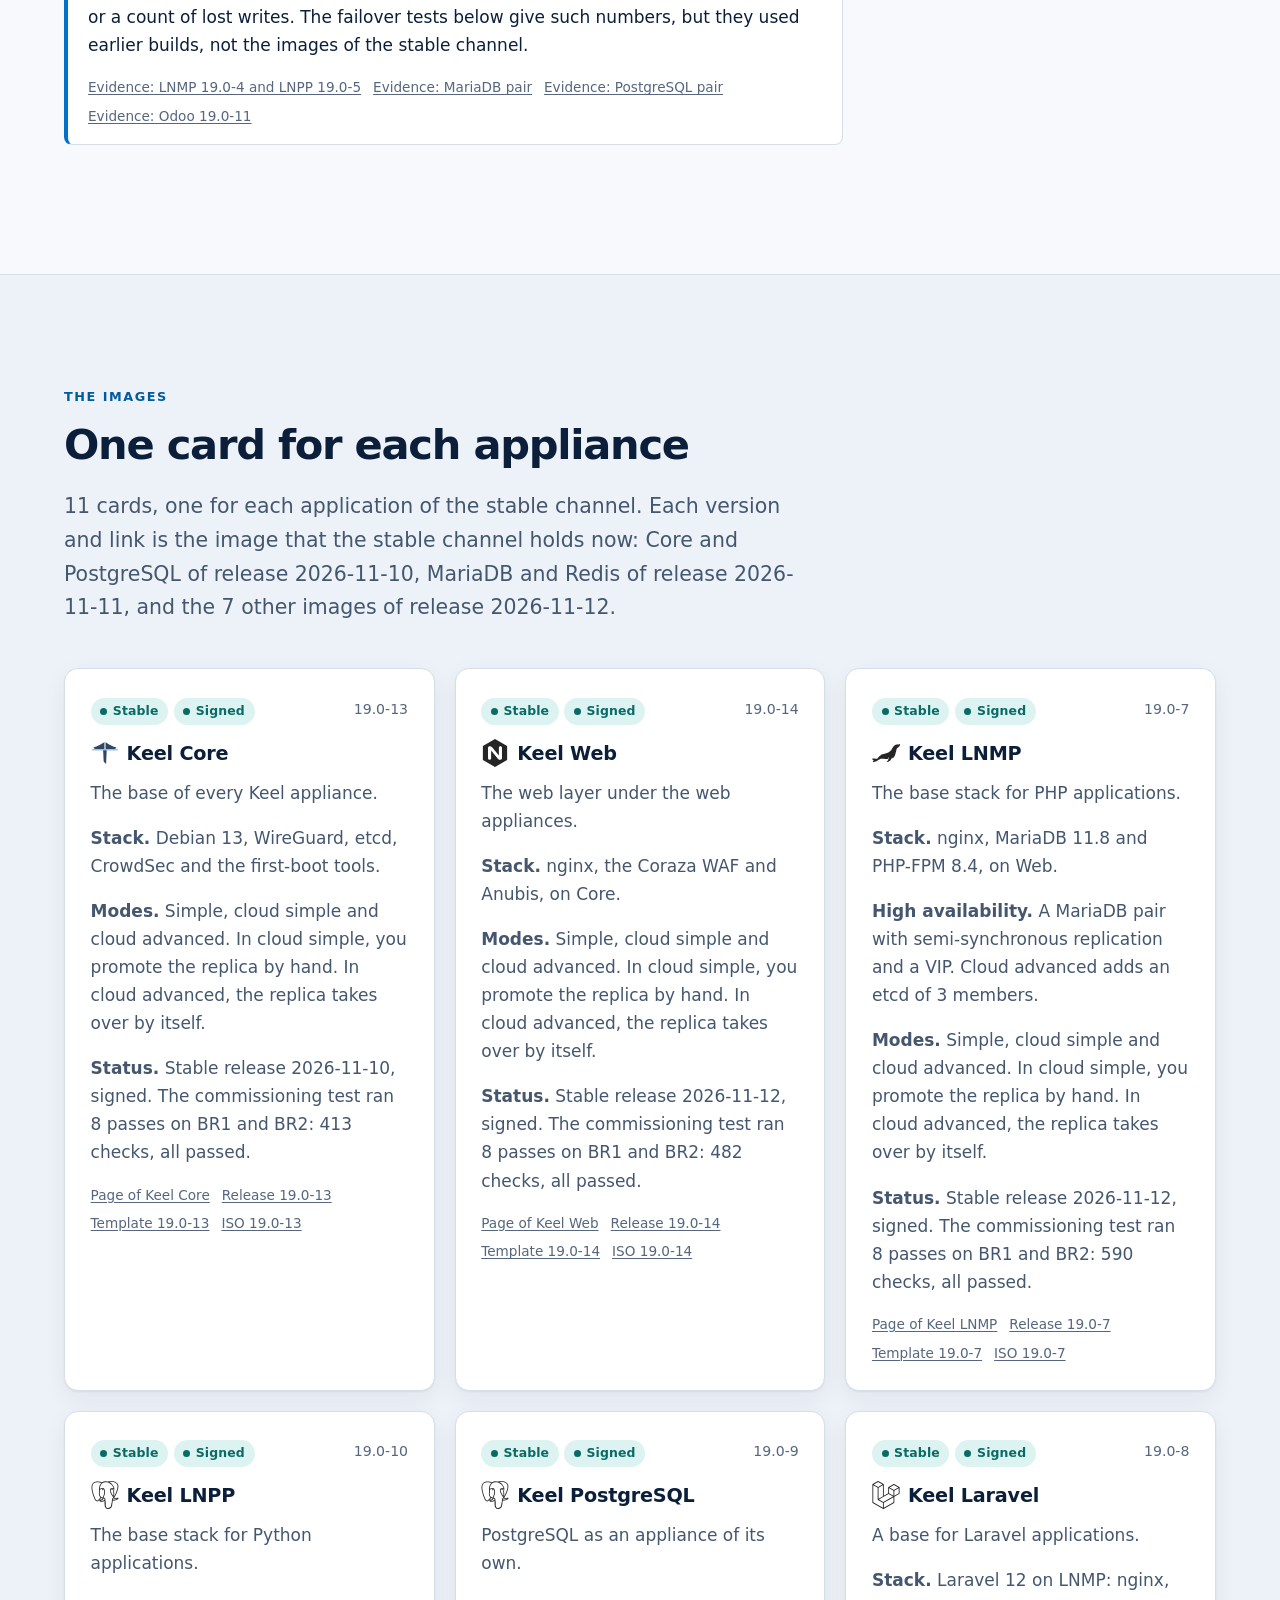
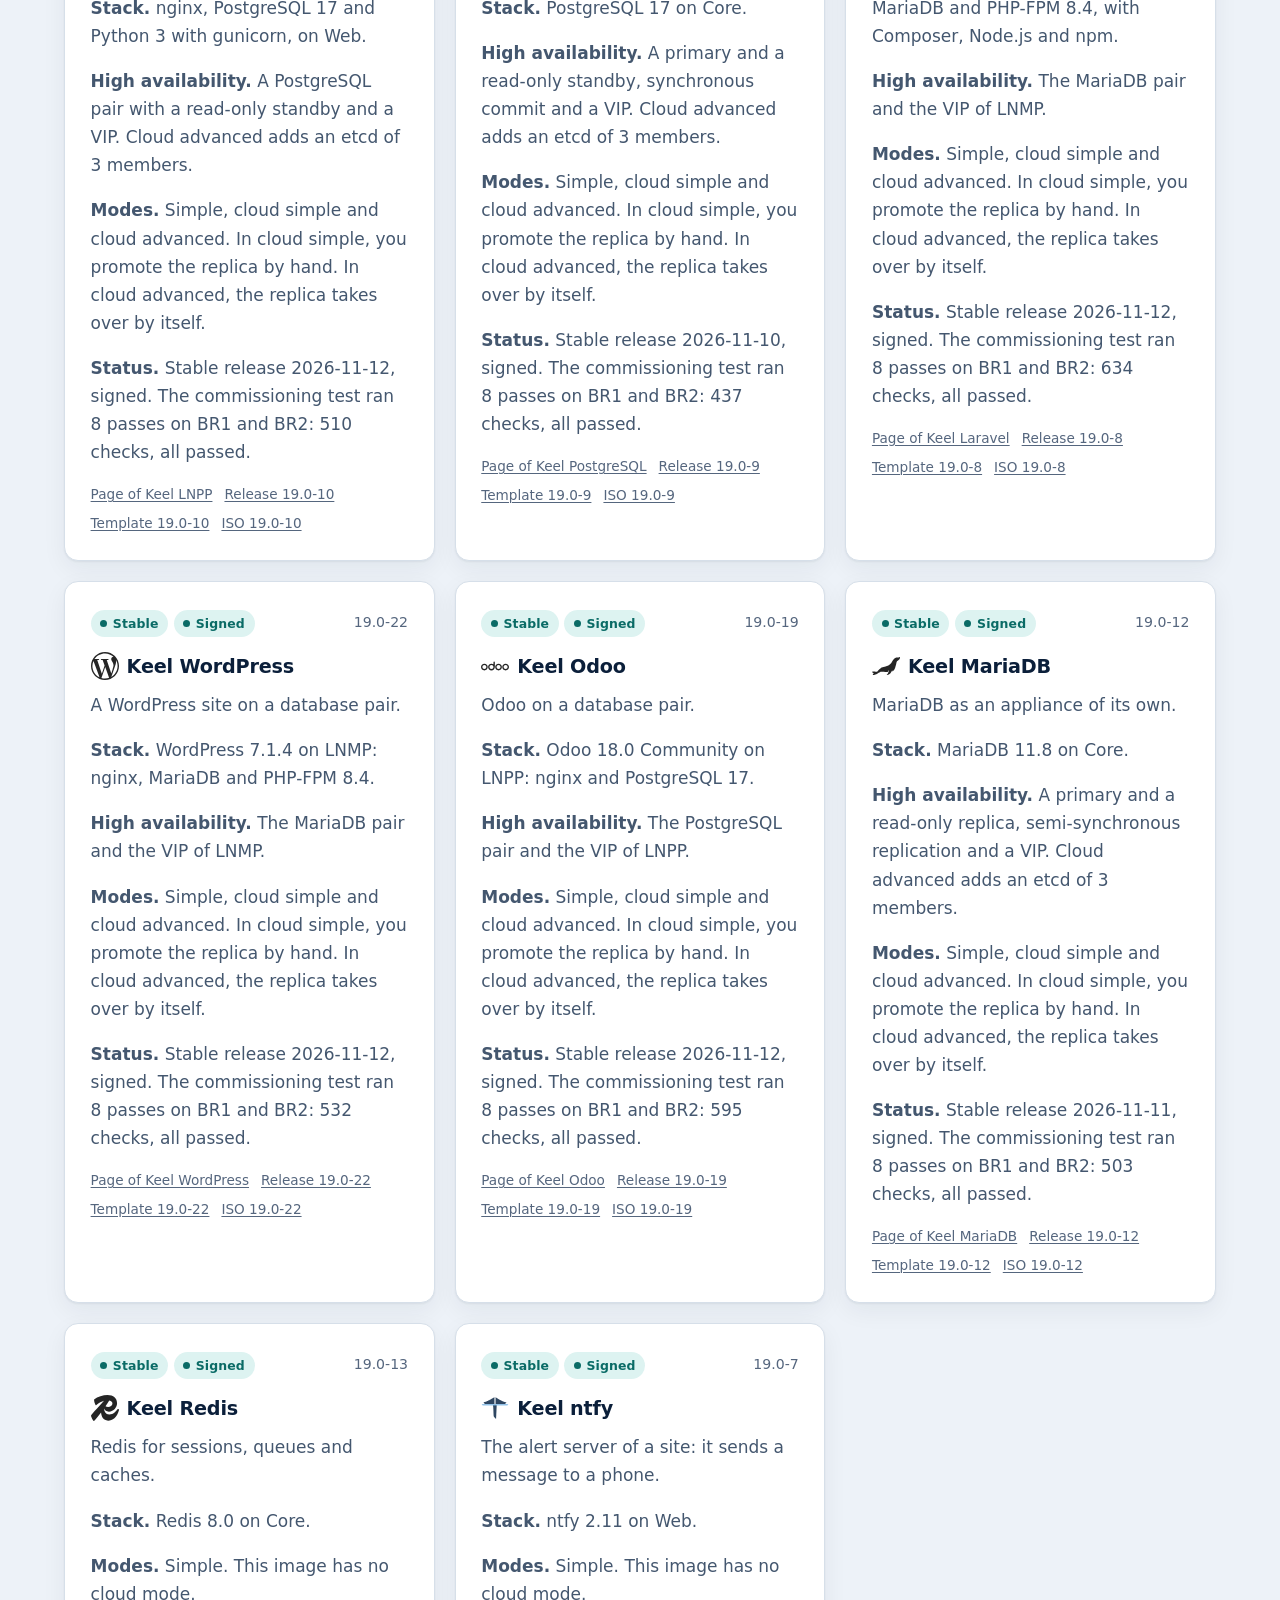
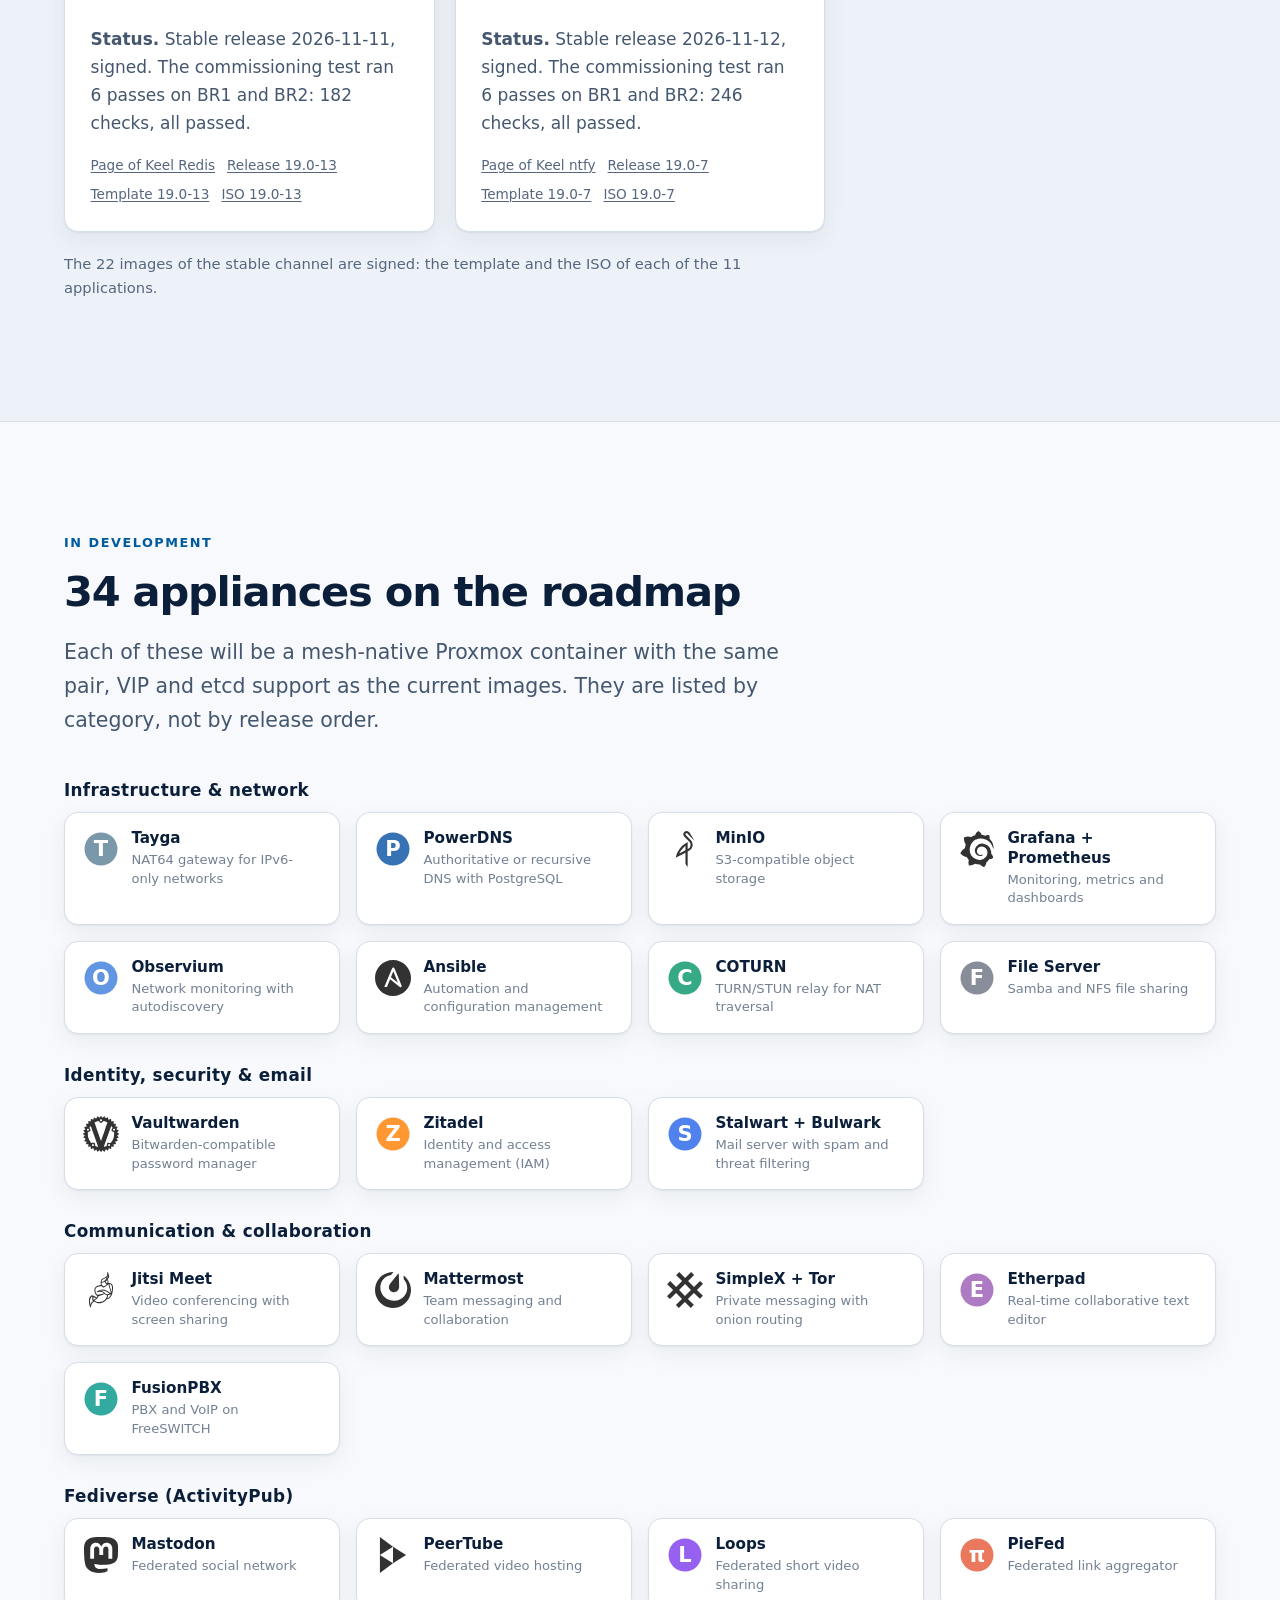
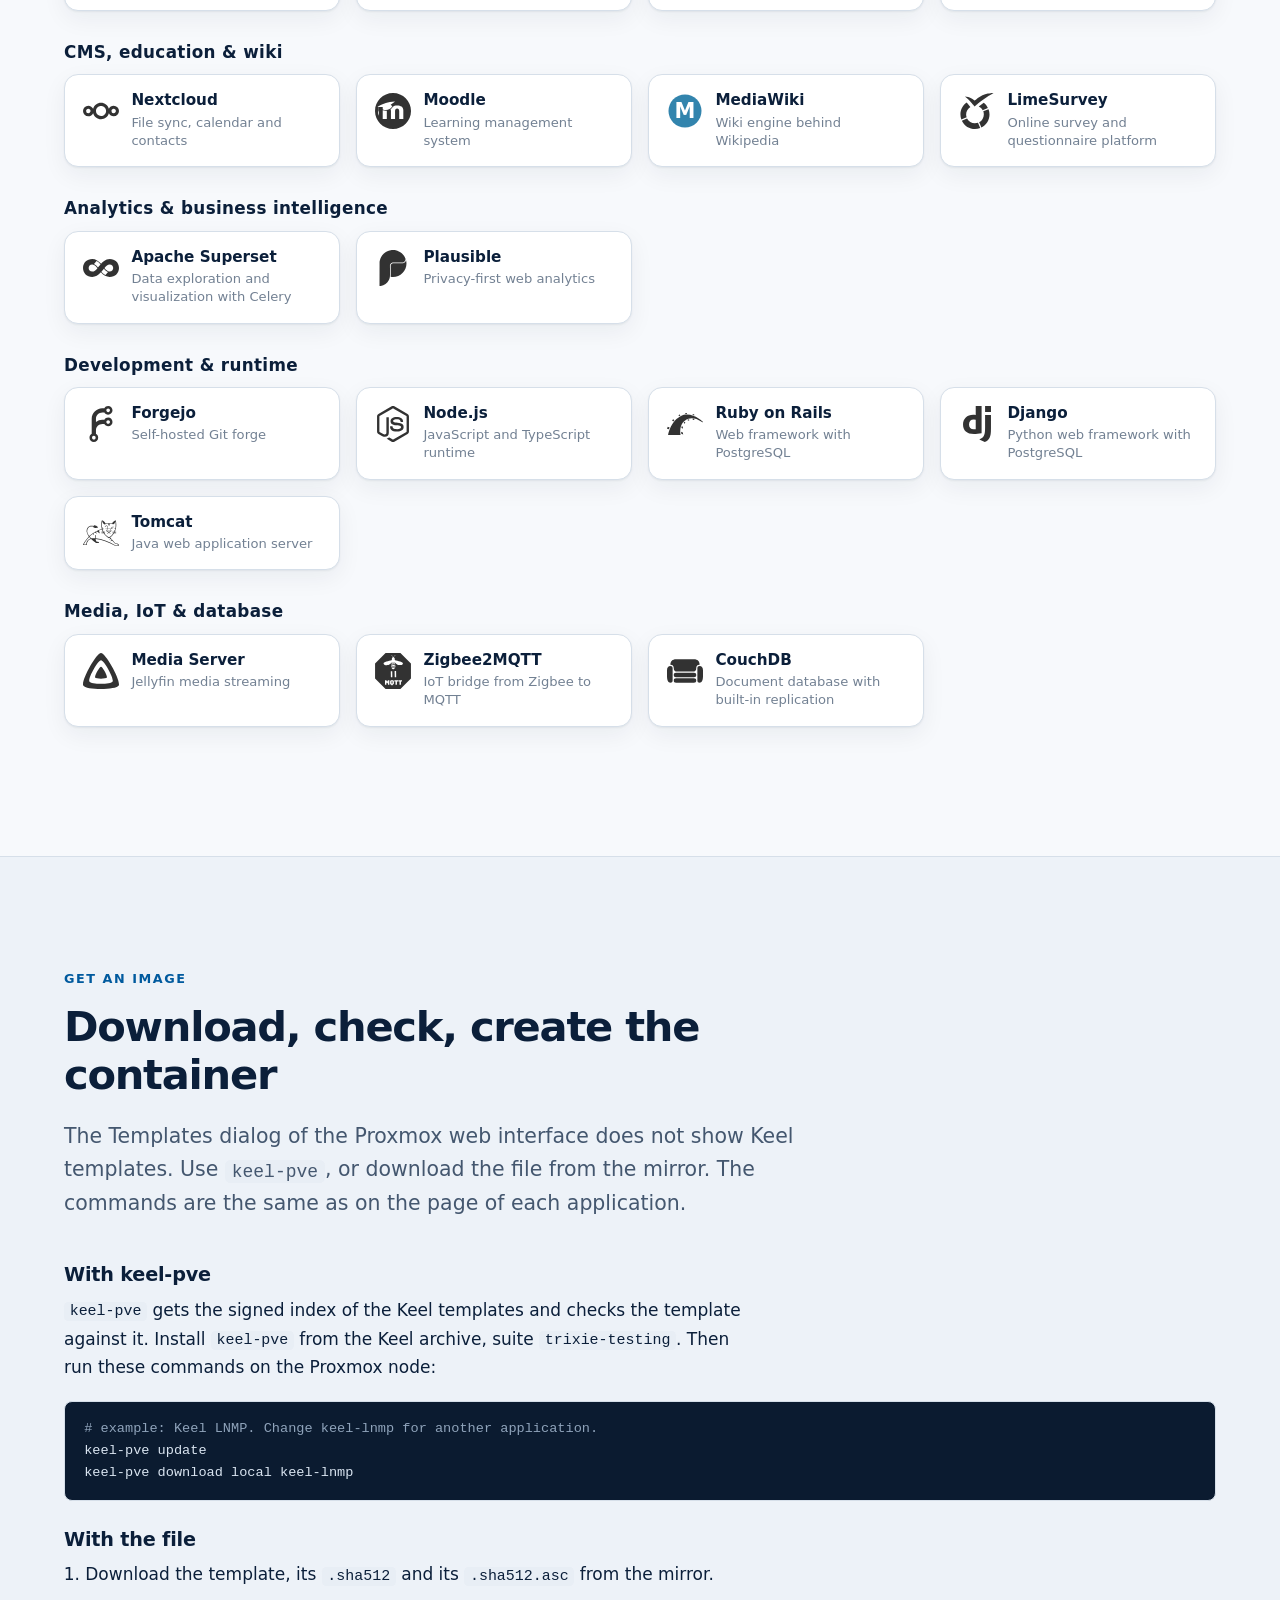
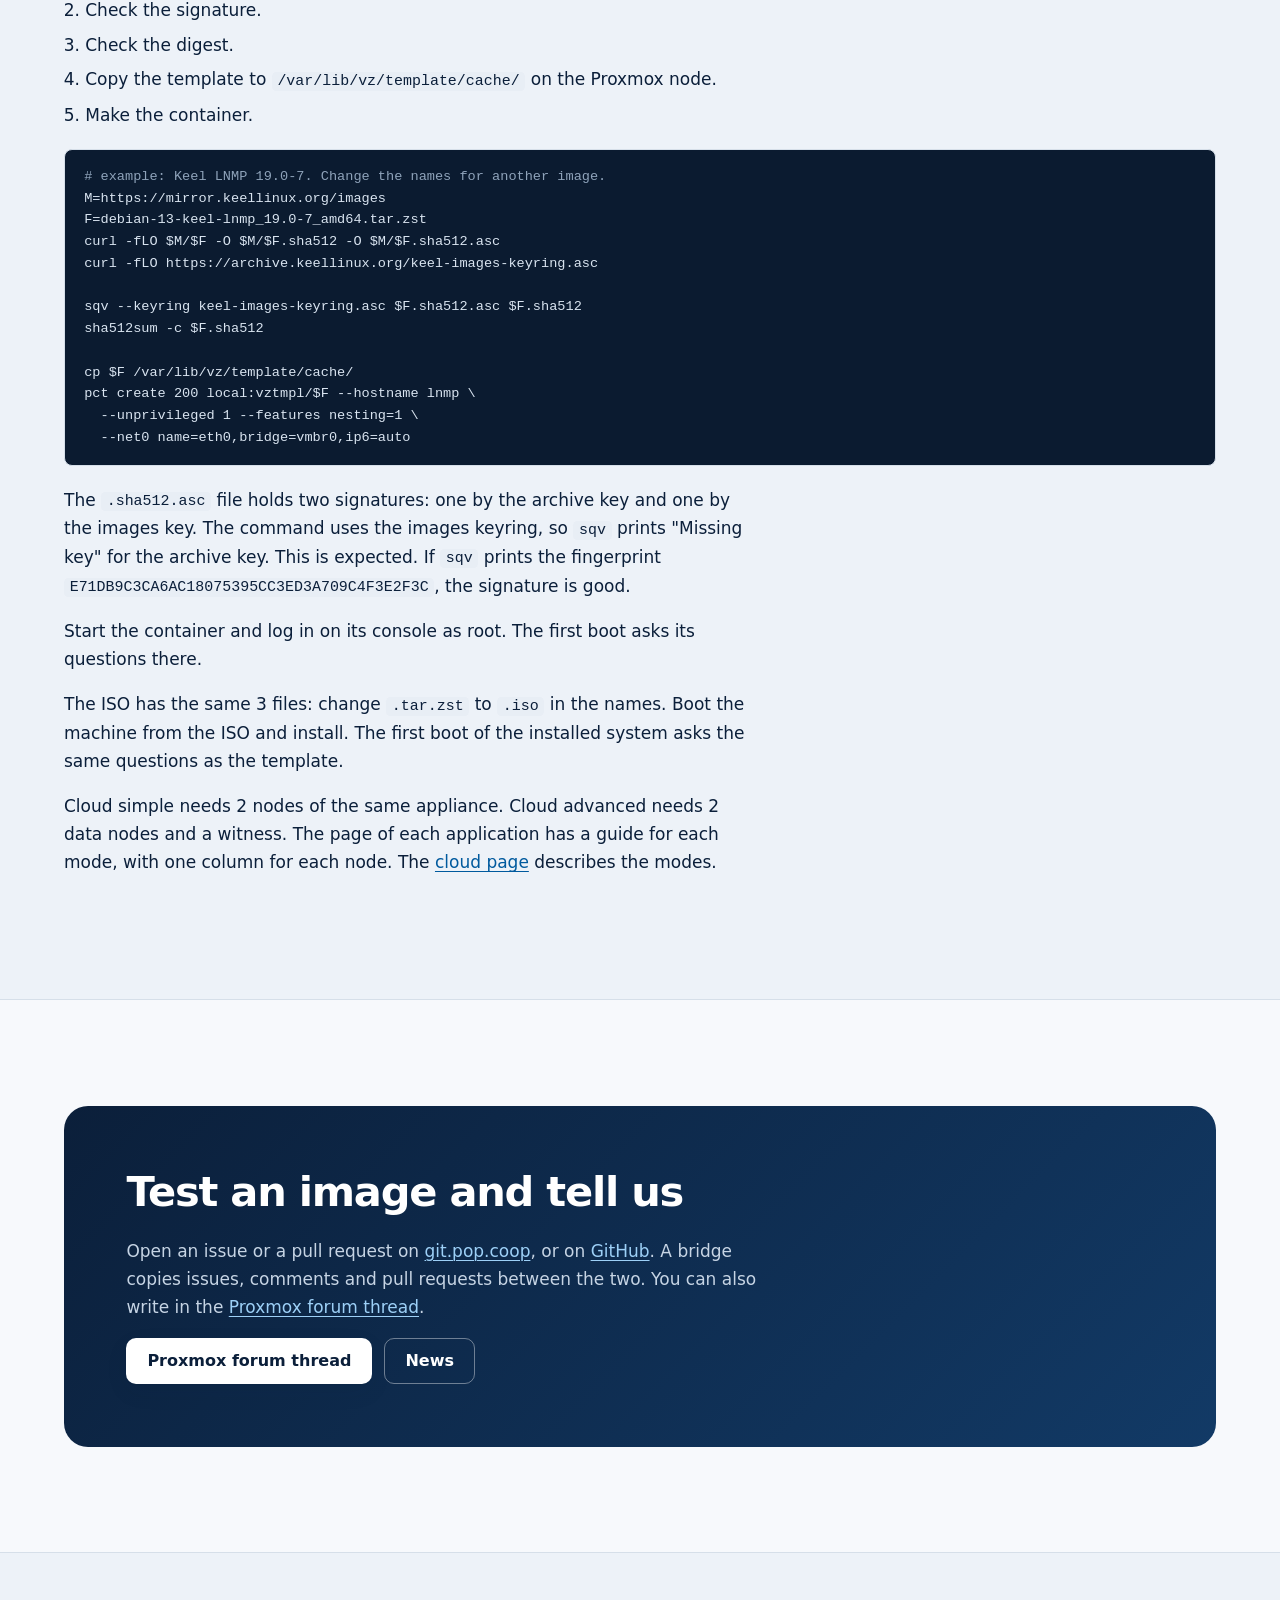
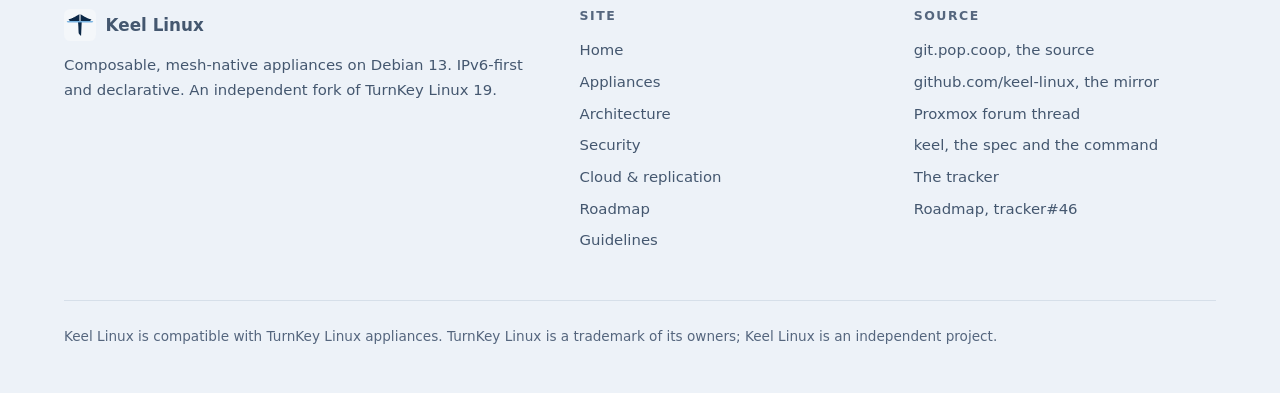
==== commit 28bb34a2: "feat: release 2026-11-12 gives a new revision to 7 images of the stable channel Release 2026-11-12 (" ====
--- a/appliances.html
+++ b/appliances.html
@@ -95,7 +95,7 @@
         <p class="crumbs"><a href="index.html">Home</a> / Appliances</p>
         <span class="eyebrow">Appliances</span>
         <h1 id="page-title">45 appliances for Proxmox VE</h1>
-        <p class="lead">The stable channel holds 11 applications, each as a signed LXC template and a signed ISO. Release 2026-11-10 published 8 of them. Release 2026-11-11 added MariaDB, Redis and ntfy. 34 more are in development. Every appliance is a mesh-native Proxmox container that can join a private cloud on day one.</p>
+        <p class="lead">The stable channel holds 11 applications, each as a signed LXC template and a signed ISO. Release 2026-11-10 published 8 of them. Release 2026-11-11 added MariaDB, Redis and ntfy. Release 2026-11-12 gave a new revision to the 7 images with the Coraza WAF. 34 more are in development. Every appliance is a mesh-native Proxmox container that can join a private cloud on day one.</p>
       </div>
     </section>
 
@@ -123,6 +123,7 @@
               <li>No image is published before every pass of the image is green.</li>
               <li>Each application of release 2026-11-10 has 8 passes: 6 for the template and 2 for the ISO. Its card gives the count of checks.</li>
               <li>In release 2026-11-11, MariaDB has the same 8 passes. Redis and ntfy have no cloud mode, so each has 6 passes: 4 for the template and 2 for the ISO.</li>
+              <li>In release 2026-11-12, Web, LNMP, LNPP, Laravel, WordPress and Odoo have 8 passes each, and ntfy has 6.</li>
               <li>The page of each application has the commissioning table and the screens of each pass.</li>
             </ul>
             <p class="refs"><a href="https://git.pop.coop/Keel-Linux/handbook/src/branch/main/docs/decisions/0075-commissioning-test.md">Decision 0075, the commissioning test</a><a href="https://git.pop.coop/Keel-Linux/handbook/src/branch/main/docs/decisions/0076-installation-mode-screens.md">Decision 0076, the installation mode screens</a></p>
@@ -130,7 +131,7 @@
         </div>
         <div class="callout" data-reveal>
           <strong>What the tests do not show</strong>
-          <p>In cloud advanced, the witness was on BR1, so 2 of the 3 etcd members were in one site. The commissioning table gives a count of checks. It does not give failover times or a count of lost writes. The failover tests below give such numbers, but they used earlier builds, not the images of release 2026-11-10.</p>
+          <p>In cloud advanced, the witness was on BR1, so 2 of the 3 etcd members were in one site. The commissioning table gives a count of checks. It does not give failover times or a count of lost writes. The failover tests below give such numbers, but they used earlier builds, not the images of the stable channel.</p>
           <p class="refs"><a href="https://git.pop.coop/Keel-Linux/handbook/src/branch/main/docs/evidence/2026-10-17-lnmp-19.0-4-cross-site.md">Evidence: LNMP 19.0-4 and LNPP 19.0-5</a><a href="https://git.pop.coop/Keel-Linux/handbook/src/branch/main/docs/evidence/2026-10-08-mariadb-pair-real.md">Evidence: MariaDB pair</a><a href="https://git.pop.coop/Keel-Linux/handbook/src/branch/main/docs/evidence/2026-10-14-postgresql-pair-real.md">Evidence: PostgreSQL pair</a><a href="https://git.pop.coop/Keel-Linux/handbook/src/branch/main/docs/evidence/2026-10-19-odoo-19.0-11-keel-0.23.49.md">Evidence: Odoo 19.0-11</a></p>
         </div>
       </div>
@@ -141,7 +142,7 @@
         <div class="section-head" data-reveal>
           <span class="eyebrow">The images</span>
           <h2 id="list-title">One card for each appliance</h2>
-          <p class="lead">11 cards: the 8 applications of release 2026-11-10, and MariaDB, Redis and ntfy of release 2026-11-11. Each version and link is the image that the stable channel holds now.</p>
+          <p class="lead">11 cards, one for each application of the stable channel. Each version and link is the image that the stable channel holds now: Core and PostgreSQL of release 2026-11-10, MariaDB and Redis of release 2026-11-11, and the 7 other images of release 2026-11-12.</p>
         </div>
         <ul class="grid grid-3">
           <li class="card" id="core" data-reveal>
@@ -159,40 +160,40 @@
           <li class="card" id="web" data-reveal data-reveal-delay="1">
             <div class="card-top">
               <span><span class="badge badge-live">Stable</span> <span class="badge badge-live">Signed</span></span>
-              <span class="hint" style="margin:0">19.0-13</span>
+              <span class="hint" style="margin:0">19.0-14</span>
             </div>
             <h3><img class="app-logo" src="assets/logos/nginx.svg" alt="">Keel Web</h3>
             <p>The web layer under the web appliances.</p>
             <p><strong>Stack.</strong> nginx, the Coraza WAF and Anubis, on Core.</p>
             <p><strong>Modes.</strong> Simple, cloud simple and cloud advanced. In cloud simple, you promote the replica by hand. In cloud advanced, the replica takes over by itself.</p>
-            <p><strong>Status.</strong> Stable release 2026-11-10, signed. The commissioning test ran 8 passes on BR1 and BR2: 482 checks, all passed.</p>
-            <p class="refs"><a href="https://keellinux.org/apps/web/">Page of Keel Web</a><a href="https://git.pop.coop/Keel-Linux/keel-web/releases/tag/19.0-13">Release 19.0-13</a><a href="https://mirror.keellinux.org/images/debian-13-keel-web_19.0-13_amd64.tar.zst">Template 19.0-13</a><a href="https://mirror.keellinux.org/images/debian-13-keel-web_19.0-13_amd64.iso">ISO 19.0-13</a></p>
+            <p><strong>Status.</strong> Stable release 2026-11-12, signed. The commissioning test ran 8 passes on BR1 and BR2: 482 checks, all passed.</p>
+            <p class="refs"><a href="https://keellinux.org/apps/web/">Page of Keel Web</a><a href="https://git.pop.coop/Keel-Linux/keel-web/releases/tag/19.0-14">Release 19.0-14</a><a href="https://mirror.keellinux.org/images/debian-13-keel-web_19.0-14_amd64.tar.zst">Template 19.0-14</a><a href="https://mirror.keellinux.org/images/debian-13-keel-web_19.0-14_amd64.iso">ISO 19.0-14</a></p>
           </li>
           <li class="card" id="lnmp" data-reveal data-reveal-delay="2">
             <div class="card-top">
               <span><span class="badge badge-live">Stable</span> <span class="badge badge-live">Signed</span></span>
-              <span class="hint" style="margin:0">19.0-6</span>
+              <span class="hint" style="margin:0">19.0-7</span>
             </div>
             <h3><img class="app-logo" src="assets/logos/mariadb.svg" alt="">Keel LNMP</h3>
             <p>The base stack for PHP applications.</p>
             <p><strong>Stack.</strong> nginx, MariaDB 11.8 and PHP-FPM 8.4, on Web.</p>
             <p><strong>High availability.</strong> A MariaDB pair with semi-synchronous replication and a VIP. Cloud advanced adds an etcd of 3 members.</p>
             <p><strong>Modes.</strong> Simple, cloud simple and cloud advanced. In cloud simple, you promote the replica by hand. In cloud advanced, the replica takes over by itself.</p>
-            <p><strong>Status.</strong> Stable release 2026-11-10, signed. The commissioning test ran 8 passes on BR1 and BR2: 590 checks, all passed.</p>
-            <p class="refs"><a href="https://keellinux.org/apps/lnmp/">Page of Keel LNMP</a><a href="https://git.pop.coop/Keel-Linux/keel-lnmp/releases/tag/19.0-6">Release 19.0-6</a><a href="https://mirror.keellinux.org/images/debian-13-keel-lnmp_19.0-6_amd64.tar.zst">Template 19.0-6</a><a href="https://mirror.keellinux.org/images/debian-13-keel-lnmp_19.0-6_amd64.iso">ISO 19.0-6</a></p>
+            <p><strong>Status.</strong> Stable release 2026-11-12, signed. The commissioning test ran 8 passes on BR1 and BR2: 590 checks, all passed.</p>
+            <p class="refs"><a href="https://keellinux.org/apps/lnmp/">Page of Keel LNMP</a><a href="https://git.pop.coop/Keel-Linux/keel-lnmp/releases/tag/19.0-7">Release 19.0-7</a><a href="https://mirror.keellinux.org/images/debian-13-keel-lnmp_19.0-7_amd64.tar.zst">Template 19.0-7</a><a href="https://mirror.keellinux.org/images/debian-13-keel-lnmp_19.0-7_amd64.iso">ISO 19.0-7</a></p>
           </li>
           <li class="card" id="lnpp" data-reveal>
             <div class="card-top">
               <span><span class="badge badge-live">Stable</span> <span class="badge badge-live">Signed</span></span>
-              <span class="hint" style="margin:0">19.0-9</span>
+              <span class="hint" style="margin:0">19.0-10</span>
             </div>
             <h3><img class="app-logo" src="assets/logos/postgresql.svg" alt="">Keel LNPP</h3>
             <p>The base stack for Python applications.</p>
             <p><strong>Stack.</strong> nginx, PostgreSQL 17 and Python 3 with gunicorn, on Web.</p>
             <p><strong>High availability.</strong> A PostgreSQL pair with a read-only standby and a VIP. Cloud advanced adds an etcd of 3 members.</p>
             <p><strong>Modes.</strong> Simple, cloud simple and cloud advanced. In cloud simple, you promote the replica by hand. In cloud advanced, the replica takes over by itself.</p>
-            <p><strong>Status.</strong> Stable release 2026-11-10, signed. The commissioning test ran 8 passes on BR1 and BR2: 510 checks, all passed.</p>
-            <p class="refs"><a href="https://keellinux.org/apps/lnpp/">Page of Keel LNPP</a><a href="https://git.pop.coop/Keel-Linux/keel-lnpp/releases/tag/19.0-9">Release 19.0-9</a><a href="https://mirror.keellinux.org/images/debian-13-keel-lnpp_19.0-9_amd64.tar.zst">Template 19.0-9</a><a href="https://mirror.keellinux.org/images/debian-13-keel-lnpp_19.0-9_amd64.iso">ISO 19.0-9</a></p>
+            <p><strong>Status.</strong> Stable release 2026-11-12, signed. The commissioning test ran 8 passes on BR1 and BR2: 510 checks, all passed.</p>
+            <p class="refs"><a href="https://keellinux.org/apps/lnpp/">Page of Keel LNPP</a><a href="https://git.pop.coop/Keel-Linux/keel-lnpp/releases/tag/19.0-10">Release 19.0-10</a><a href="https://mirror.keellinux.org/images/debian-13-keel-lnpp_19.0-10_amd64.tar.zst">Template 19.0-10</a><a href="https://mirror.keellinux.org/images/debian-13-keel-lnpp_19.0-10_amd64.iso">ISO 19.0-10</a></p>
           </li>
           <li class="card" id="postgresql" data-reveal data-reveal-delay="1">
             <div class="card-top">
@@ -210,41 +211,41 @@
           <li class="card" id="laravel" data-reveal data-reveal-delay="2">
             <div class="card-top">
               <span><span class="badge badge-live">Stable</span> <span class="badge badge-live">Signed</span></span>
-              <span class="hint" style="margin:0">19.0-7</span>
+              <span class="hint" style="margin:0">19.0-8</span>
             </div>
             <h3><img class="app-logo" src="assets/logos/laravel.svg" alt="">Keel Laravel</h3>
             <p>A base for Laravel applications.</p>
             <p><strong>Stack.</strong> Laravel 12 on LNMP: nginx, MariaDB and PHP-FPM 8.4, with Composer, Node.js and npm.</p>
             <p><strong>High availability.</strong> The MariaDB pair and the VIP of LNMP.</p>
             <p><strong>Modes.</strong> Simple, cloud simple and cloud advanced. In cloud simple, you promote the replica by hand. In cloud advanced, the replica takes over by itself.</p>
-            <p><strong>Status.</strong> Stable release 2026-11-10, signed. The commissioning test ran 8 passes on BR1 and BR2: 634 checks, all passed.</p>
-            <p class="refs"><a href="https://keellinux.org/apps/laravel/">Page of Keel Laravel</a><a href="https://git.pop.coop/Keel-Linux/keel-laravel/releases/tag/19.0-7">Release 19.0-7</a><a href="https://mirror.keellinux.org/images/debian-13-keel-laravel_19.0-7_amd64.tar.zst">Template 19.0-7</a><a href="https://mirror.keellinux.org/images/debian-13-keel-laravel_19.0-7_amd64.iso">ISO 19.0-7</a></p>
+            <p><strong>Status.</strong> Stable release 2026-11-12, signed. The commissioning test ran 8 passes on BR1 and BR2: 634 checks, all passed.</p>
+            <p class="refs"><a href="https://keellinux.org/apps/laravel/">Page of Keel Laravel</a><a href="https://git.pop.coop/Keel-Linux/keel-laravel/releases/tag/19.0-8">Release 19.0-8</a><a href="https://mirror.keellinux.org/images/debian-13-keel-laravel_19.0-8_amd64.tar.zst">Template 19.0-8</a><a href="https://mirror.keellinux.org/images/debian-13-keel-laravel_19.0-8_amd64.iso">ISO 19.0-8</a></p>
           </li>
           <li class="card" id="wordpress" data-reveal>
             <div class="card-top">
               <span><span class="badge badge-live">Stable</span> <span class="badge badge-live">Signed</span></span>
-              <span class="hint" style="margin:0">19.0-21</span>
+              <span class="hint" style="margin:0">19.0-22</span>
             </div>
             <h3><img class="app-logo" src="assets/logos/wordpress.svg" alt="">Keel WordPress</h3>
             <p>A WordPress site on a database pair.</p>
             <p><strong>Stack.</strong> WordPress 7.1.4 on LNMP: nginx, MariaDB and PHP-FPM 8.4.</p>
             <p><strong>High availability.</strong> The MariaDB pair and the VIP of LNMP.</p>
             <p><strong>Modes.</strong> Simple, cloud simple and cloud advanced. In cloud simple, you promote the replica by hand. In cloud advanced, the replica takes over by itself.</p>
-            <p><strong>Status.</strong> Stable release 2026-11-10, signed. The commissioning test ran 8 passes on BR1 and BR2: 532 checks, all passed.</p>
-            <p class="refs"><a href="https://keellinux.org/apps/wordpress/">Page of Keel WordPress</a><a href="https://git.pop.coop/Keel-Linux/keel-wordpress/releases/tag/19.0-21">Release 19.0-21</a><a href="https://mirror.keellinux.org/images/debian-13-keel-wordpress_19.0-21_amd64.tar.zst">Template 19.0-21</a><a href="https://mirror.keellinux.org/images/debian-13-keel-wordpress_19.0-21_amd64.iso">ISO 19.0-21</a></p>
+            <p><strong>Status.</strong> Stable release 2026-11-12, signed. The commissioning test ran 8 passes on BR1 and BR2: 532 checks, all passed.</p>
+            <p class="refs"><a href="https://keellinux.org/apps/wordpress/">Page of Keel WordPress</a><a href="https://git.pop.coop/Keel-Linux/keel-wordpress/releases/tag/19.0-22">Release 19.0-22</a><a href="https://mirror.keellinux.org/images/debian-13-keel-wordpress_19.0-22_amd64.tar.zst">Template 19.0-22</a><a href="https://mirror.keellinux.org/images/debian-13-keel-wordpress_19.0-22_amd64.iso">ISO 19.0-22</a></p>
           </li>
           <li class="card" id="odoo" data-reveal data-reveal-delay="1">
             <div class="card-top">
               <span><span class="badge badge-live">Stable</span> <span class="badge badge-live">Signed</span></span>
-              <span class="hint" style="margin:0">19.0-18</span>
+              <span class="hint" style="margin:0">19.0-19</span>
             </div>
             <h3><img class="app-logo" src="assets/logos/odoo.svg" alt="">Keel Odoo</h3>
             <p>Odoo on a database pair.</p>
             <p><strong>Stack.</strong> Odoo 18.0 Community on LNPP: nginx and PostgreSQL 17.</p>
             <p><strong>High availability.</strong> The PostgreSQL pair and the VIP of LNPP.</p>
             <p><strong>Modes.</strong> Simple, cloud simple and cloud advanced. In cloud simple, you promote the replica by hand. In cloud advanced, the replica takes over by itself.</p>
-            <p><strong>Status.</strong> Stable release 2026-11-10, signed. The commissioning test ran 8 passes on BR1 and BR2: 595 checks, all passed.</p>
-            <p class="refs"><a href="https://keellinux.org/apps/odoo/">Page of Keel Odoo</a><a href="https://git.pop.coop/Keel-Linux/keel-odoo/releases/tag/19.0-18">Release 19.0-18</a><a href="https://mirror.keellinux.org/images/debian-13-keel-odoo_19.0-18_amd64.tar.zst">Template 19.0-18</a><a href="https://mirror.keellinux.org/images/debian-13-keel-odoo_19.0-18_amd64.iso">ISO 19.0-18</a></p>
+            <p><strong>Status.</strong> Stable release 2026-11-12, signed. The commissioning test ran 8 passes on BR1 and BR2: 595 checks, all passed.</p>
+            <p class="refs"><a href="https://keellinux.org/apps/odoo/">Page of Keel Odoo</a><a href="https://git.pop.coop/Keel-Linux/keel-odoo/releases/tag/19.0-19">Release 19.0-19</a><a href="https://mirror.keellinux.org/images/debian-13-keel-odoo_19.0-19_amd64.tar.zst">Template 19.0-19</a><a href="https://mirror.keellinux.org/images/debian-13-keel-odoo_19.0-19_amd64.iso">ISO 19.0-19</a></p>
           </li>
           <li class="card" id="mariadb" data-reveal data-reveal-delay="2">
             <div class="card-top">
@@ -274,14 +275,14 @@
           <li class="card" id="ntfy" data-reveal data-reveal-delay="1">
             <div class="card-top">
               <span><span class="badge badge-live">Stable</span> <span class="badge badge-live">Signed</span></span>
-              <span class="hint" style="margin:0">19.0-6</span>
+              <span class="hint" style="margin:0">19.0-7</span>
             </div>
             <h3><img class="app-logo" src="assets/keel-mark.svg" alt="">Keel ntfy</h3>
             <p>The alert server of a site: it sends a message to a phone.</p>
             <p><strong>Stack.</strong> ntfy 2.11 on Web.</p>
             <p><strong>Modes.</strong> Simple. This image has no cloud mode.</p>
-            <p><strong>Status.</strong> Stable release 2026-11-11, signed. The commissioning test ran 6 passes on BR1 and BR2: 246 checks, all passed.</p>
-            <p class="refs"><a href="https://keellinux.org/apps/ntfy/">Page of Keel ntfy</a><a href="https://git.pop.coop/Keel-Linux/keel-ntfy/releases/tag/19.0-6">Release 19.0-6</a><a href="https://mirror.keellinux.org/images/debian-13-keel-ntfy_19.0-6_amd64.tar.zst">Template 19.0-6</a><a href="https://mirror.keellinux.org/images/debian-13-keel-ntfy_19.0-6_amd64.iso">ISO 19.0-6</a></p>
+            <p><strong>Status.</strong> Stable release 2026-11-12, signed. The commissioning test ran 6 passes on BR1 and BR2: 246 checks, all passed.</p>
+            <p class="refs"><a href="https://keellinux.org/apps/ntfy/">Page of Keel ntfy</a><a href="https://git.pop.coop/Keel-Linux/keel-ntfy/releases/tag/19.0-7">Release 19.0-7</a><a href="https://mirror.keellinux.org/images/debian-13-keel-ntfy_19.0-7_amd64.tar.zst">Template 19.0-7</a><a href="https://mirror.keellinux.org/images/debian-13-keel-ntfy_19.0-7_amd64.iso">ISO 19.0-7</a></p>
           </li>
         </ul>
         <p class="compose-note">The 22 images of the stable channel are signed: the template and the ISO of each of the 11 applications.</p>
@@ -487,9 +488,9 @@
             <li>Copy the template to <code>/var/lib/vz/template/cache/</code> on the Proxmox node.</li>
             <li>Make the container.</li>
           </ol>
-          <pre class="code" tabindex="0" aria-label="Commands that download and check a Keel LNMP template, then make a container"><span class="c"># example: Keel LNMP 19.0-6. Change the names for another image.</span>
+          <pre class="code" tabindex="0" aria-label="Commands that download and check a Keel LNMP template, then make a container"><span class="c"># example: Keel LNMP 19.0-7. Change the names for another image.</span>
 M=https://mirror.keellinux.org/images
-F=debian-13-keel-lnmp_19.0-6_amd64.tar.zst
+F=debian-13-keel-lnmp_19.0-7_amd64.tar.zst
 curl -fLO $M/$F -O $M/$F.sha512 -O $M/$F.sha512.asc
 curl -fLO https://archive.keellinux.org/keel-images-keyring.asc
 
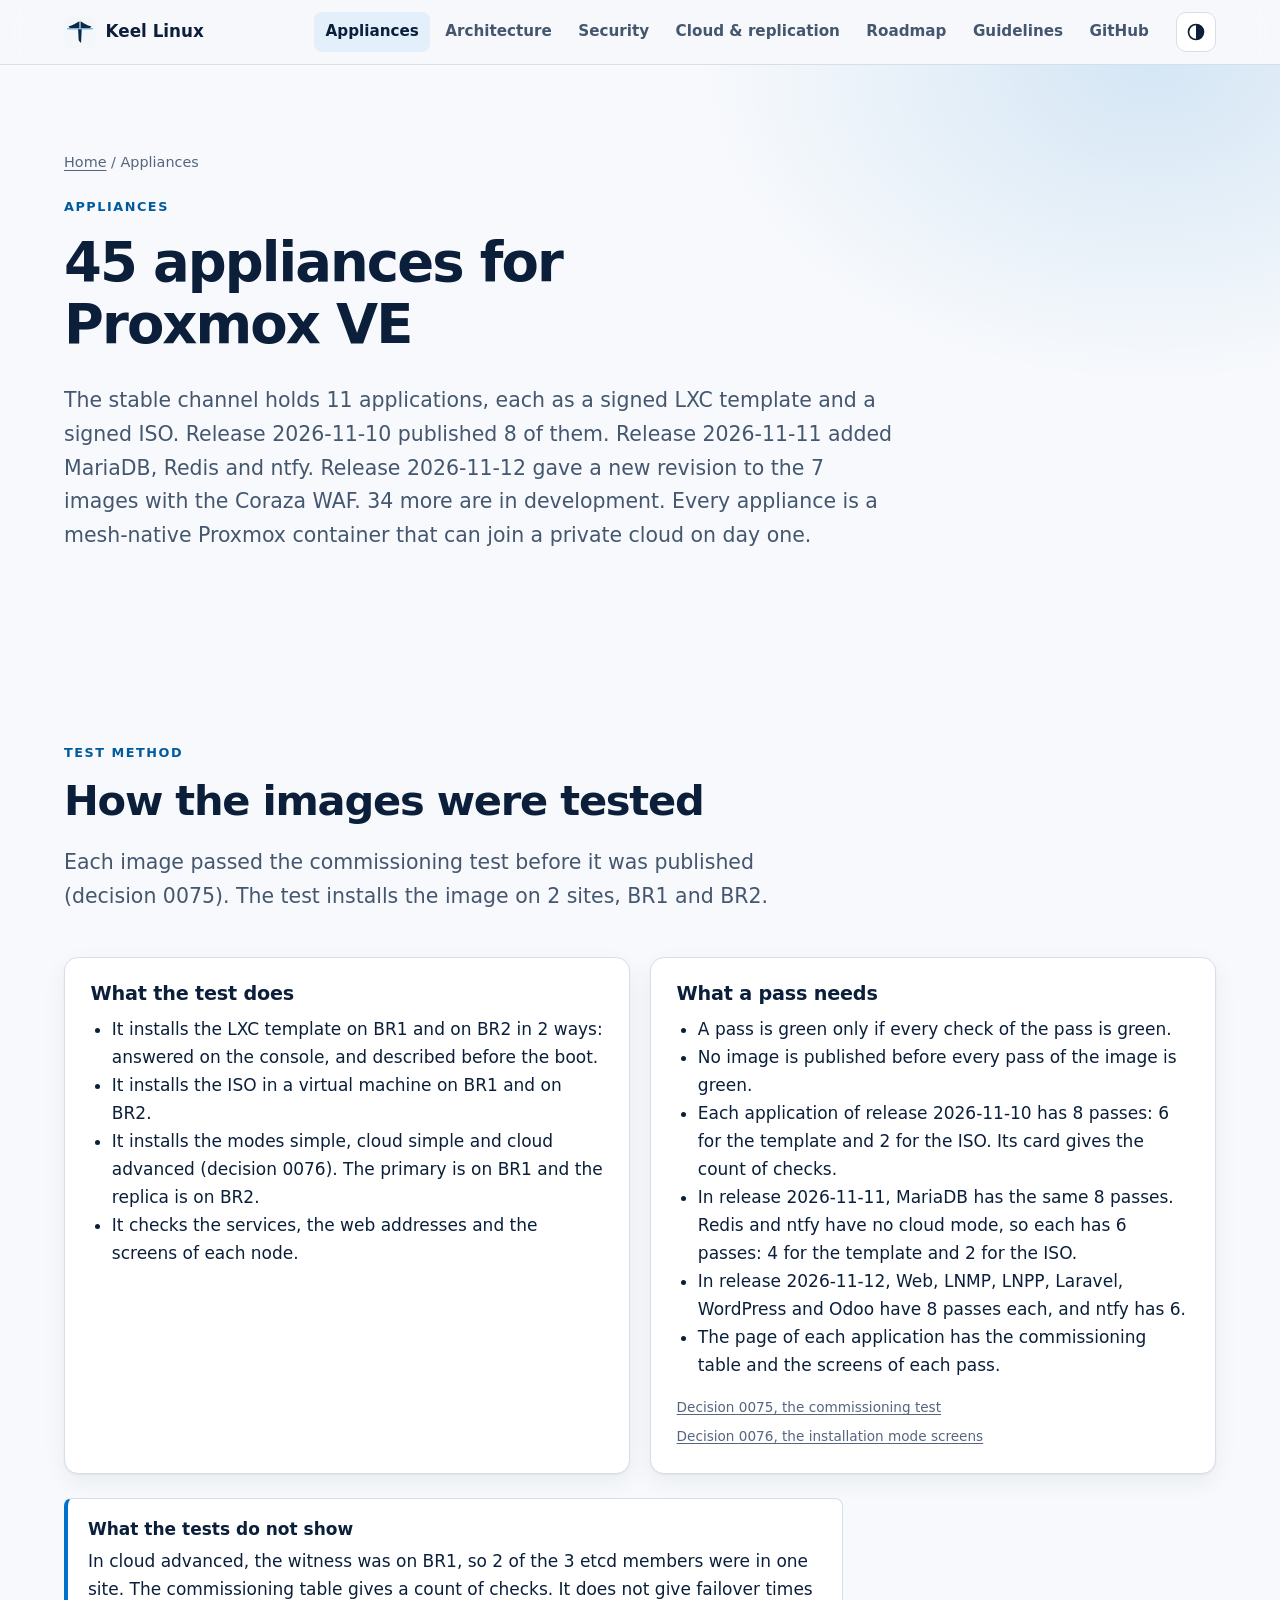
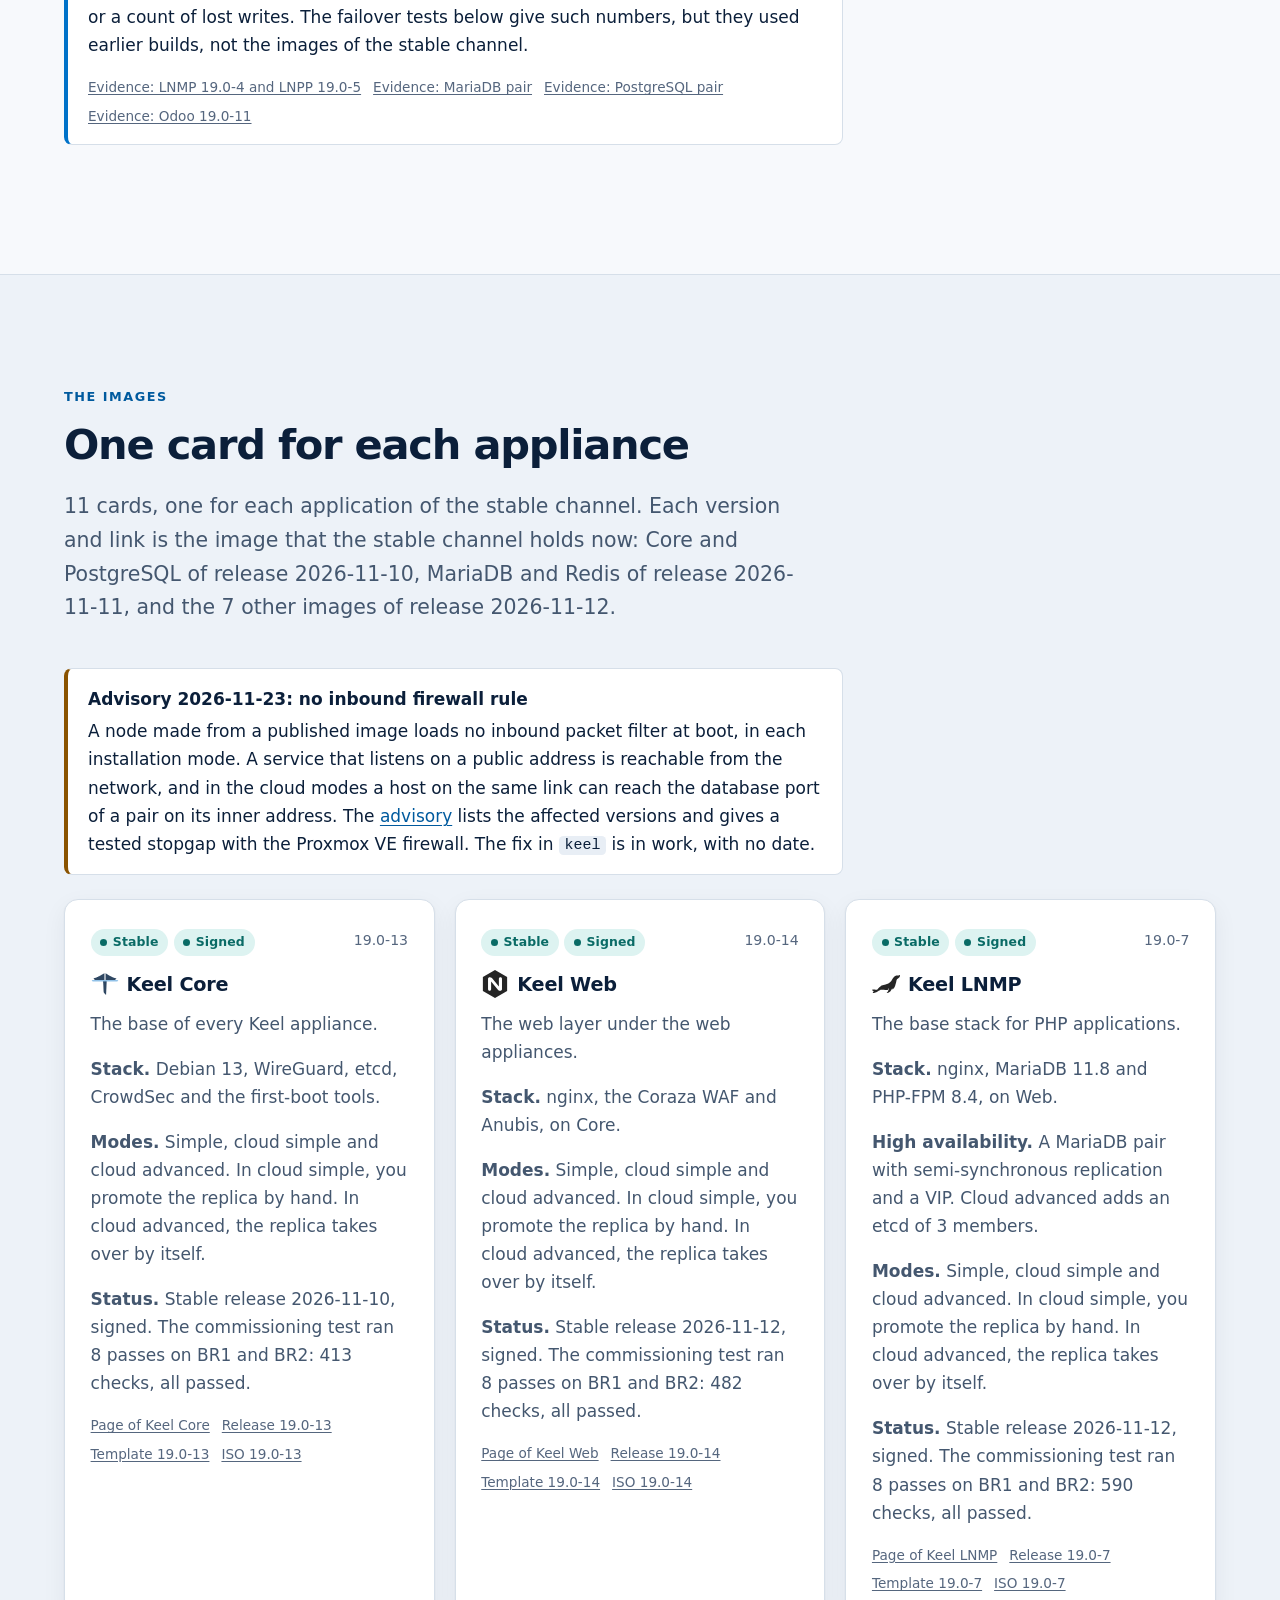
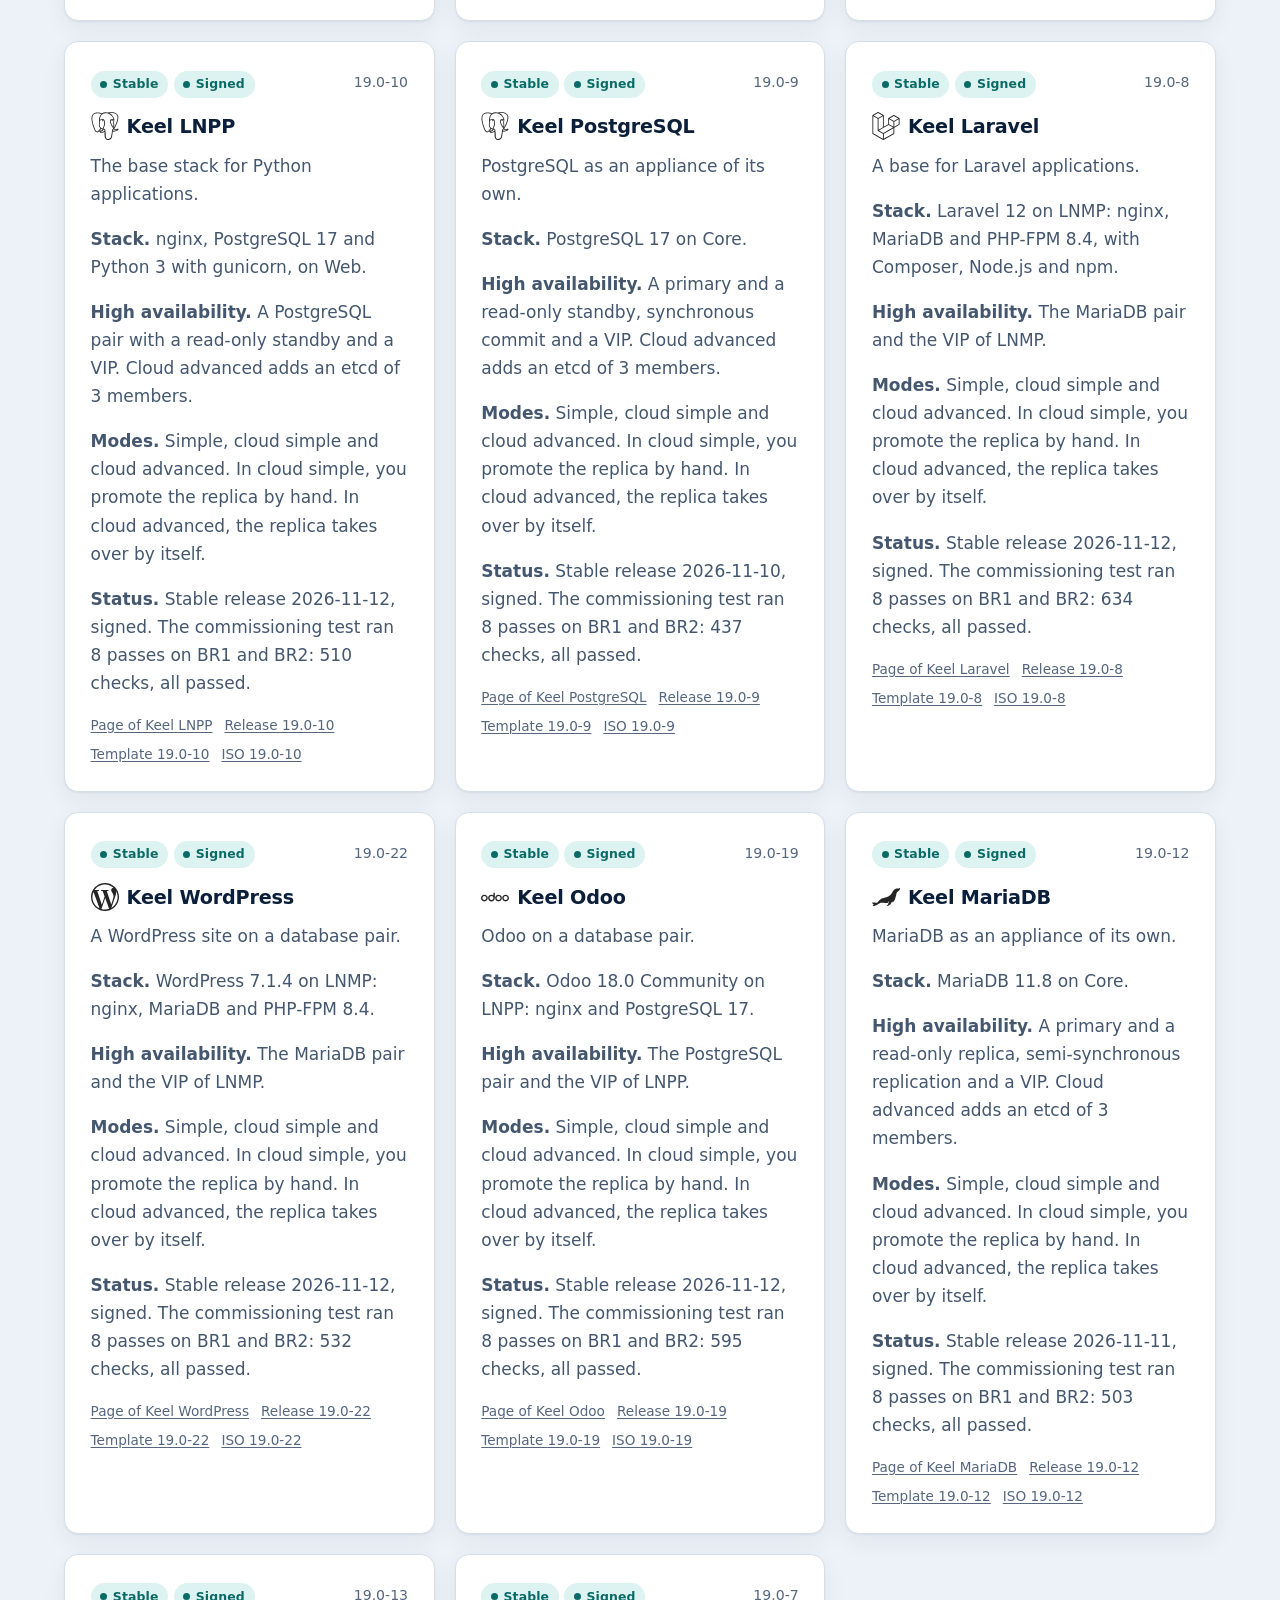
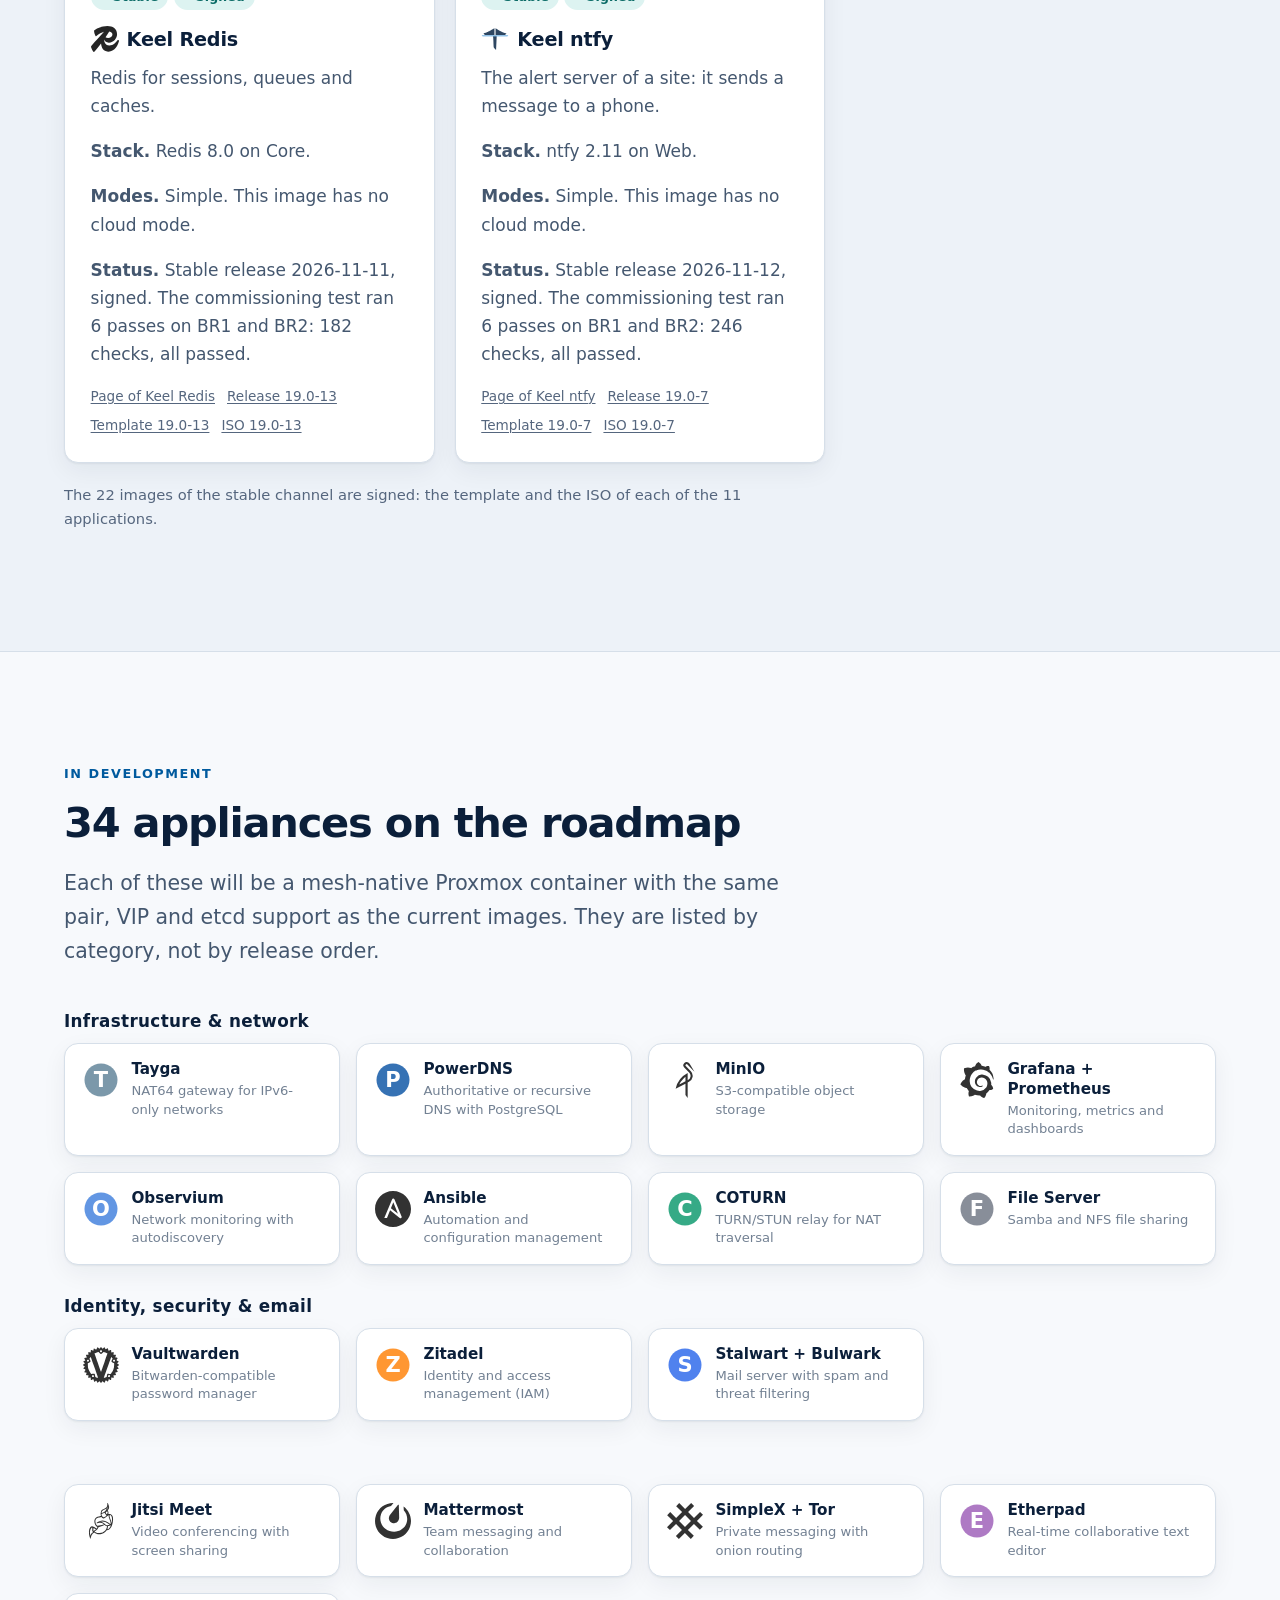
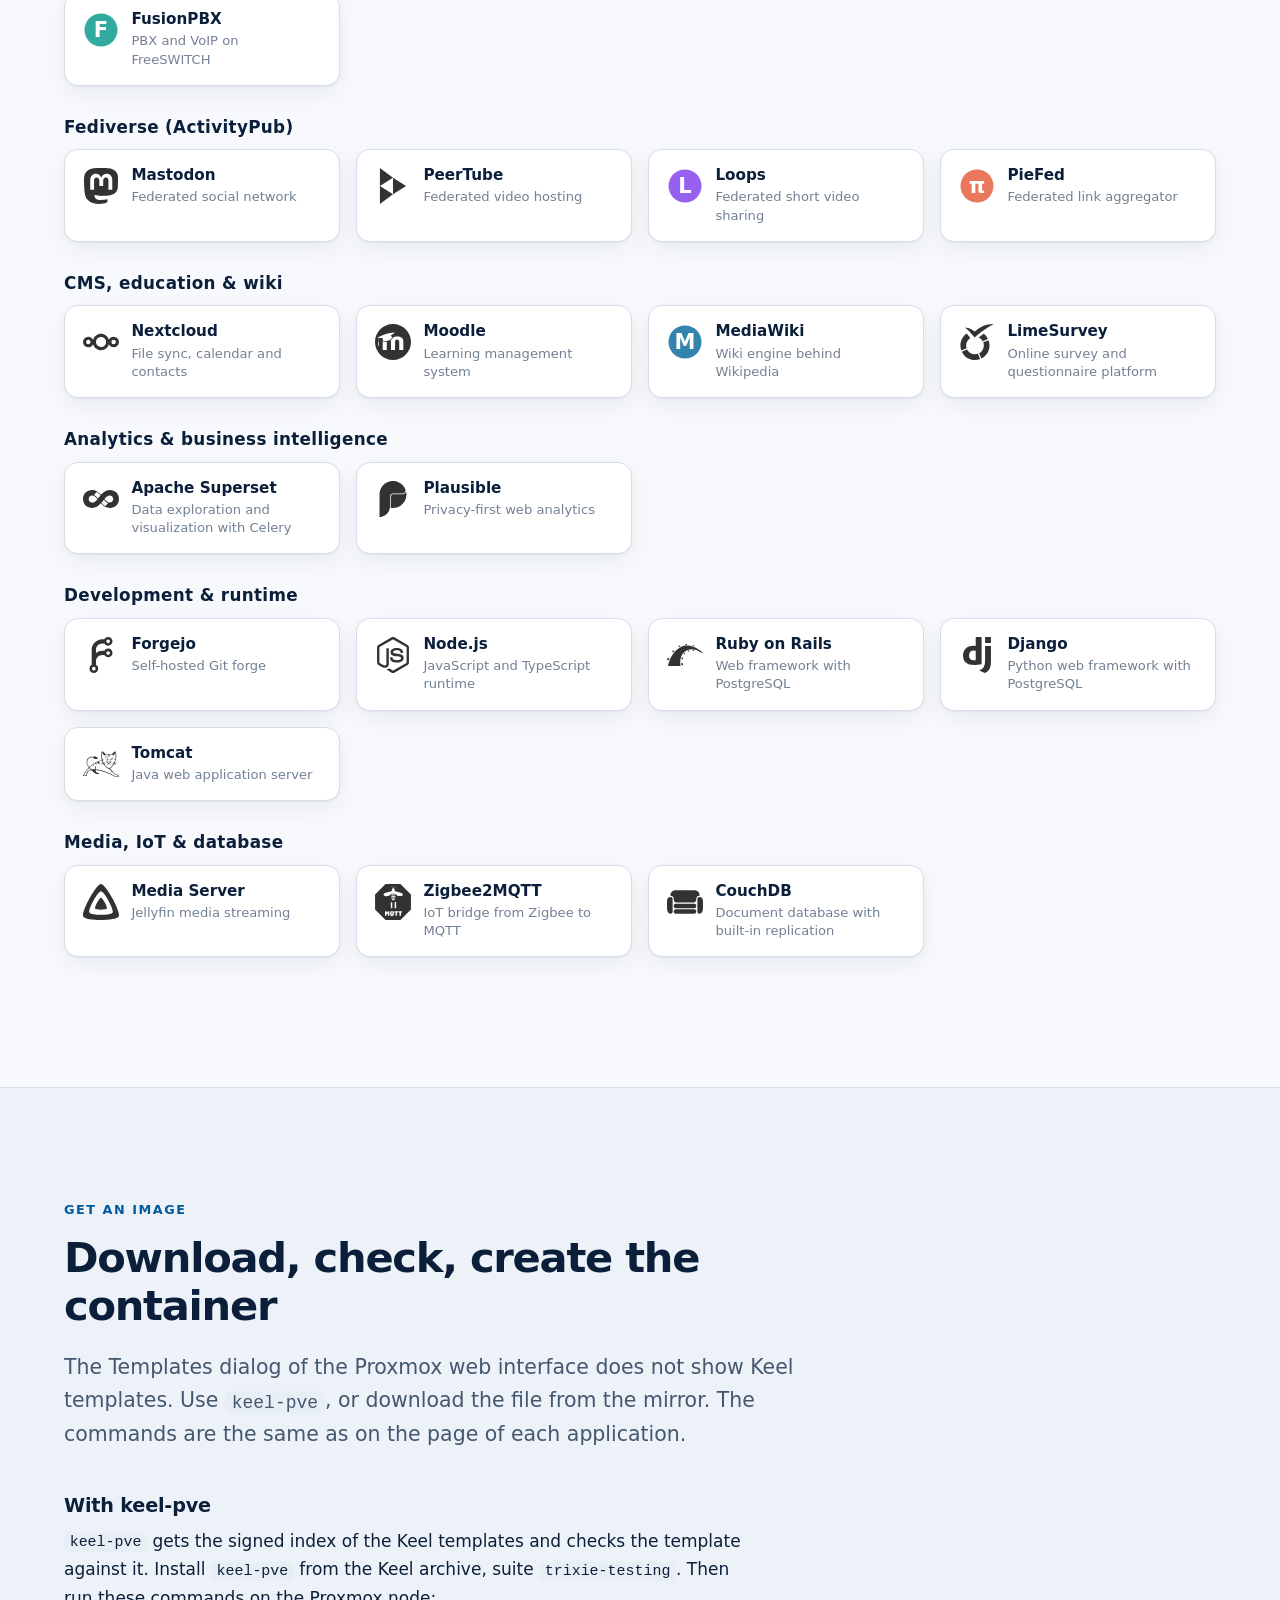
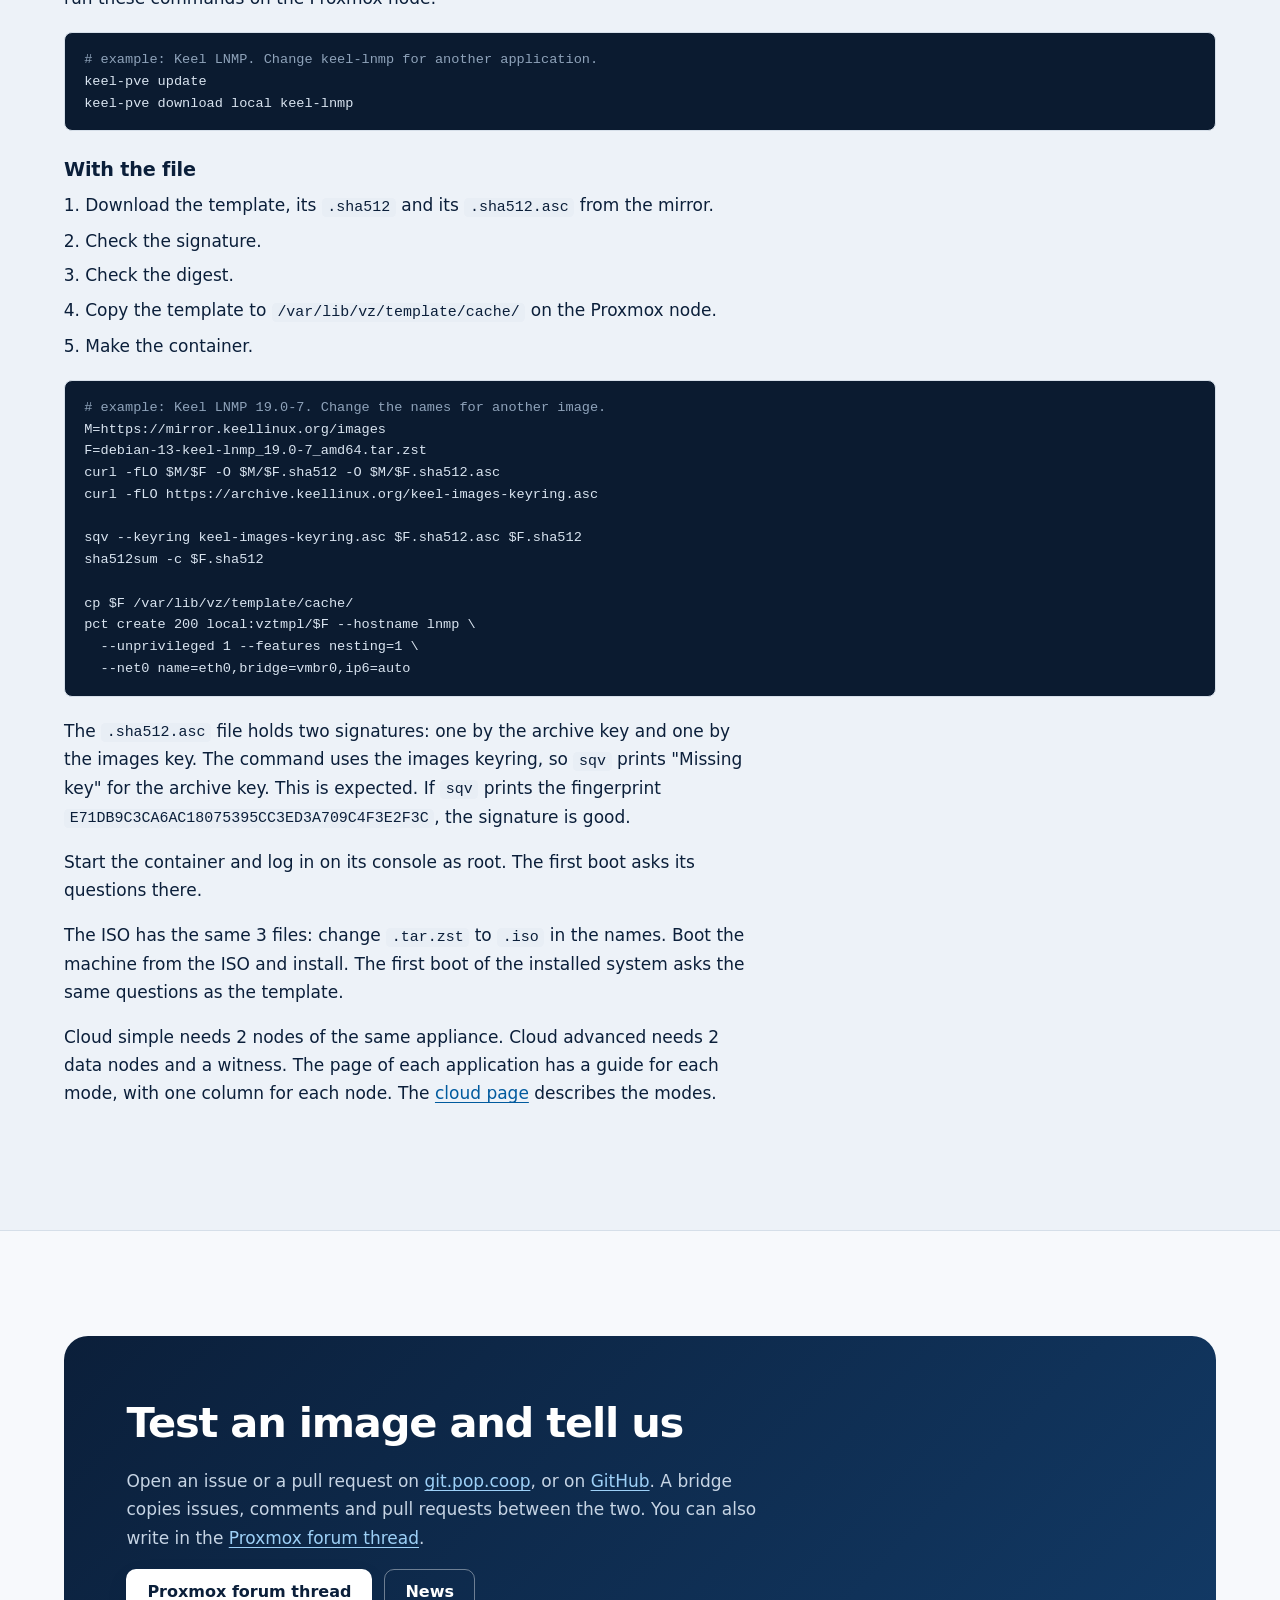
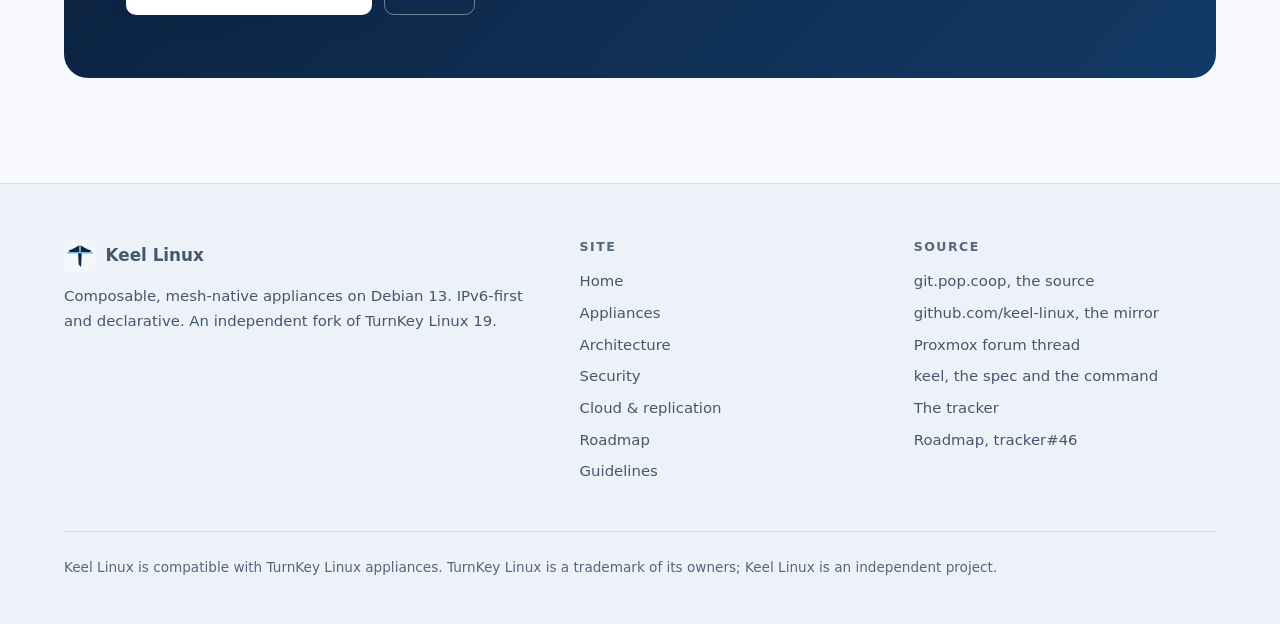
==== commit 6f2c8e3e: "docs: the security and appliances pages link to advisory 2026-11-23 A node made from a published ima" ====
--- a/appliances.html
+++ b/appliances.html
@@ -144,6 +144,10 @@
           <h2 id="list-title">One card for each appliance</h2>
           <p class="lead">11 cards, one for each application of the stable channel. Each version and link is the image that the stable channel holds now: Core and PostgreSQL of release 2026-11-10, MariaDB and Redis of release 2026-11-11, and the 7 other images of release 2026-11-12.</p>
         </div>
+        <div class="callout warn">
+            <strong>Advisory 2026-11-23: no inbound firewall rule</strong>
+            <p>A node made from a published image loads no inbound packet filter at boot, in each installation mode. A service that listens on a public address is reachable from the network, and in the cloud modes a host on the same link can reach the database port of a pair on its inner address. The <a href="https://git.pop.coop/Keel-Linux/handbook/src/branch/main/docs/advisories/2026-11-23-no-inbound-firewall.md">advisory</a> lists the affected versions and gives a tested stopgap with the Proxmox VE firewall. The fix in <code>keel</code> is in work, with no date.</p>
+        </div>
         <ul class="grid grid-3">
           <li class="card" id="core" data-reveal>
             <div class="card-top">
